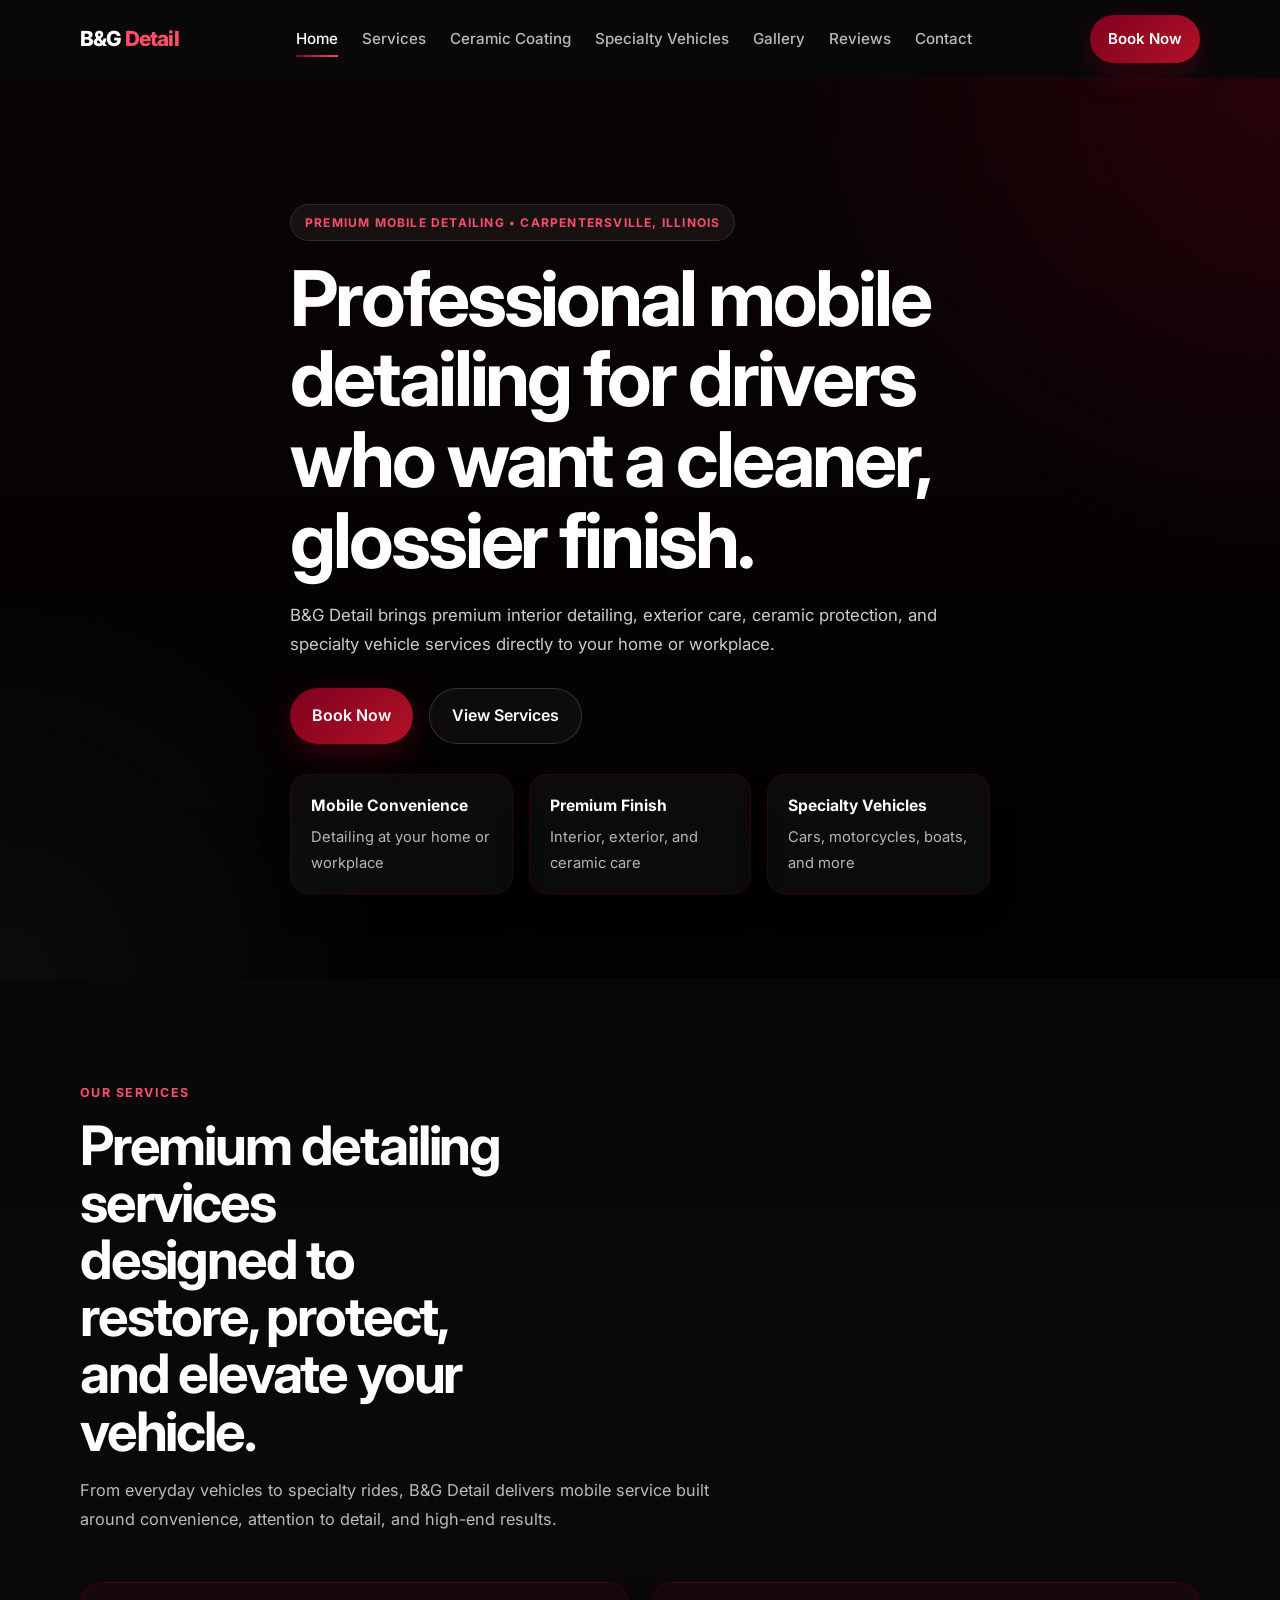
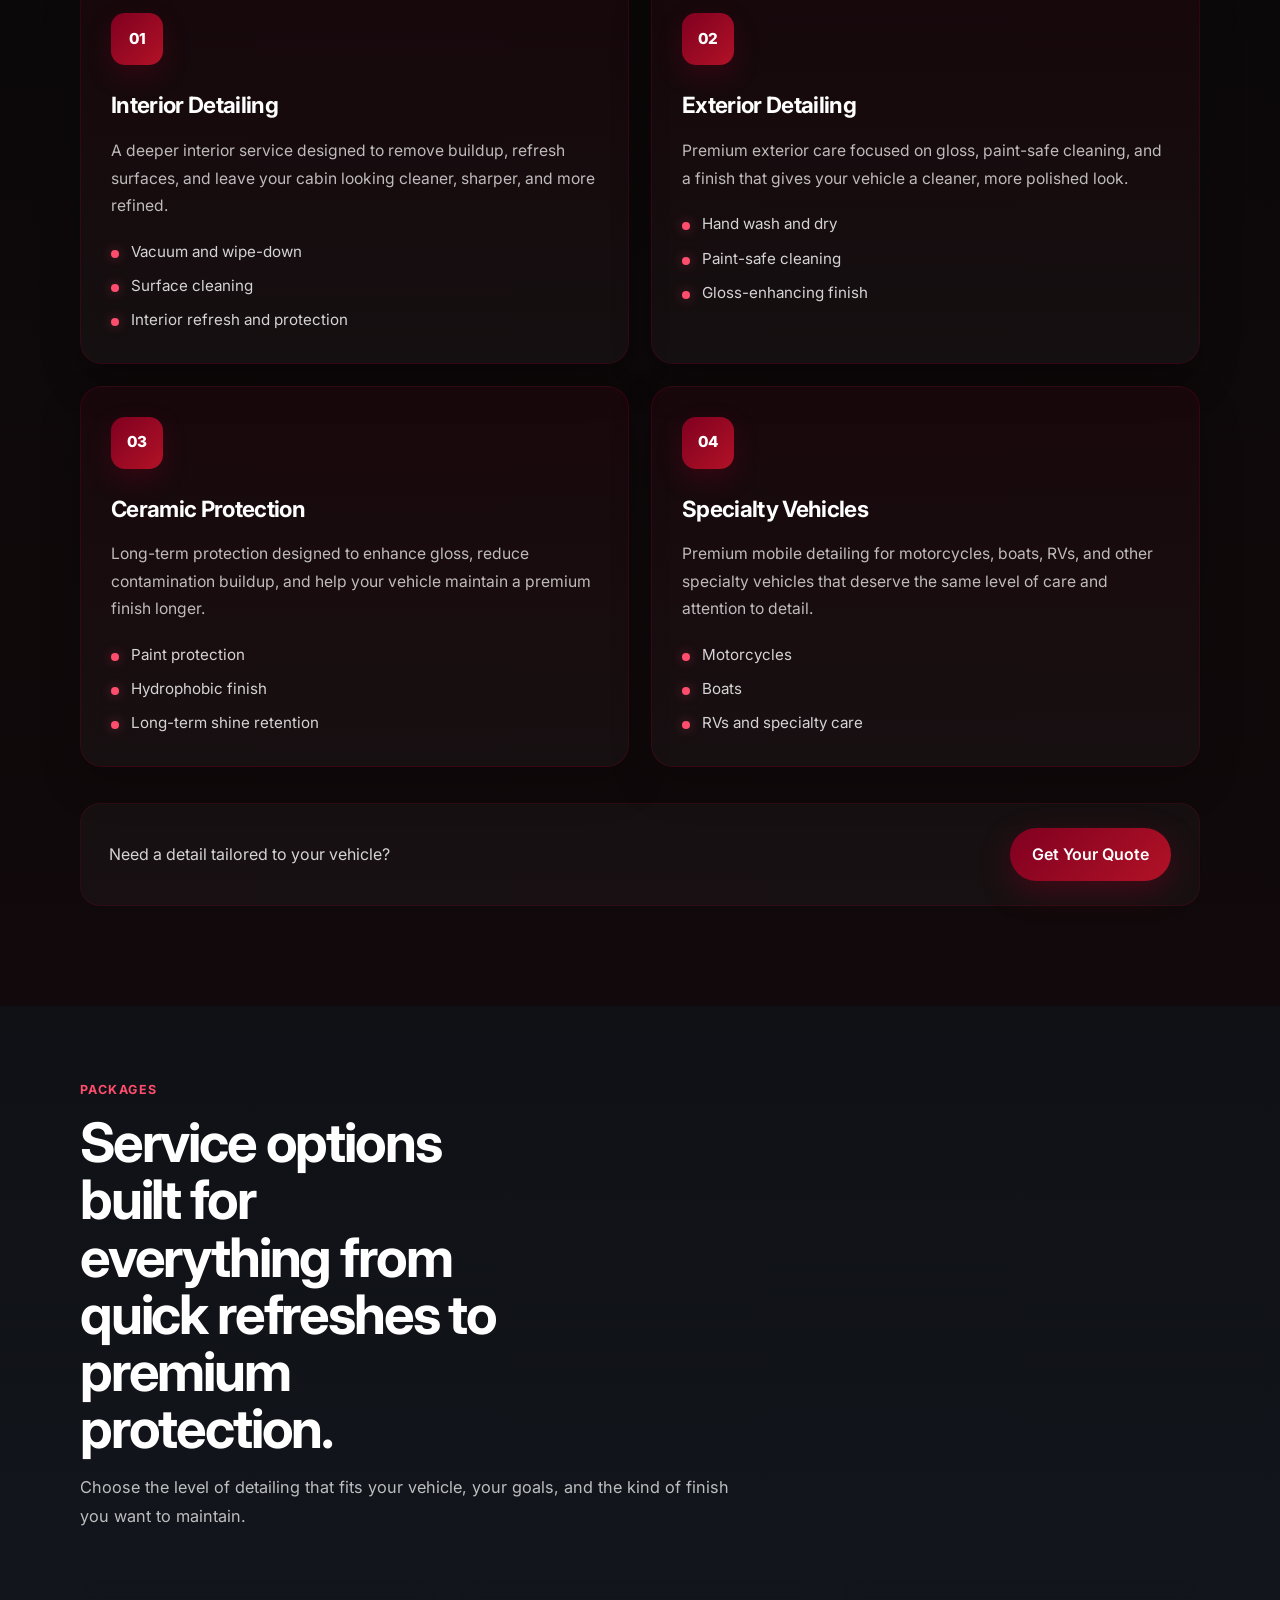
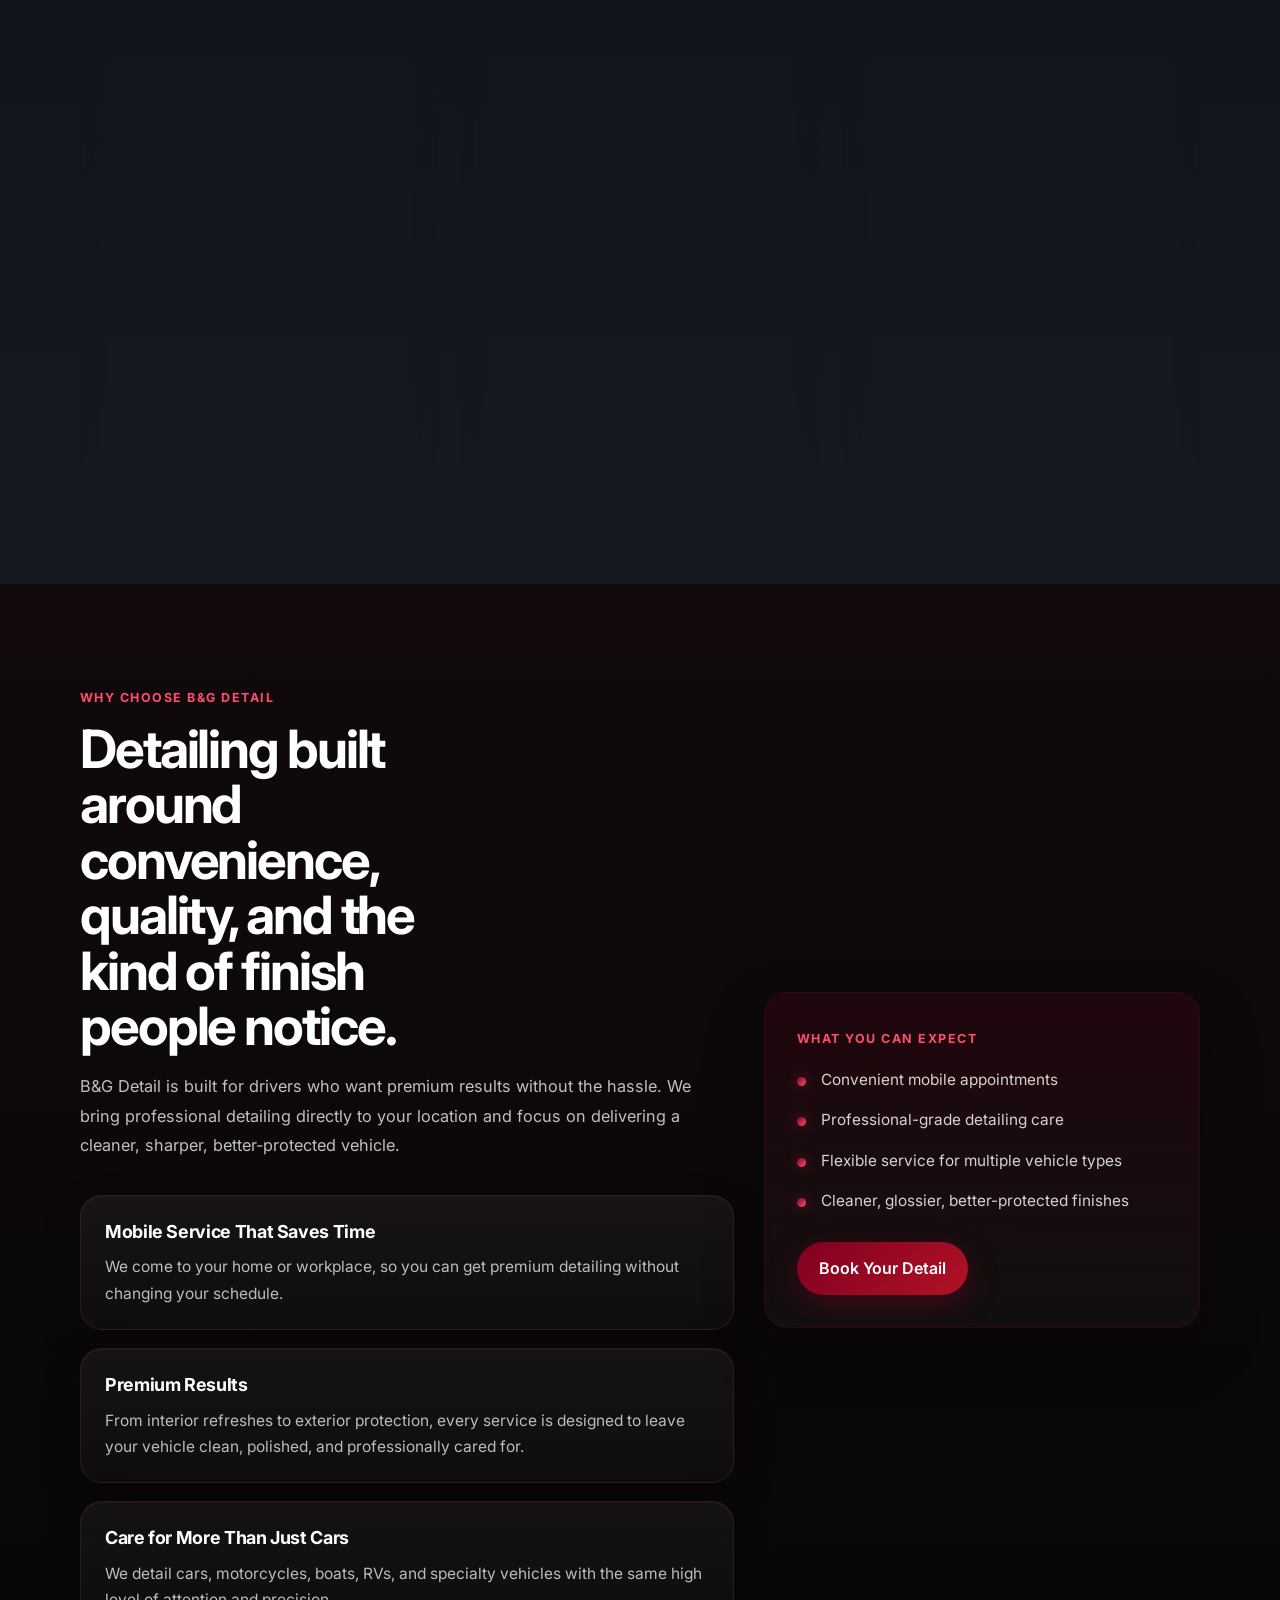
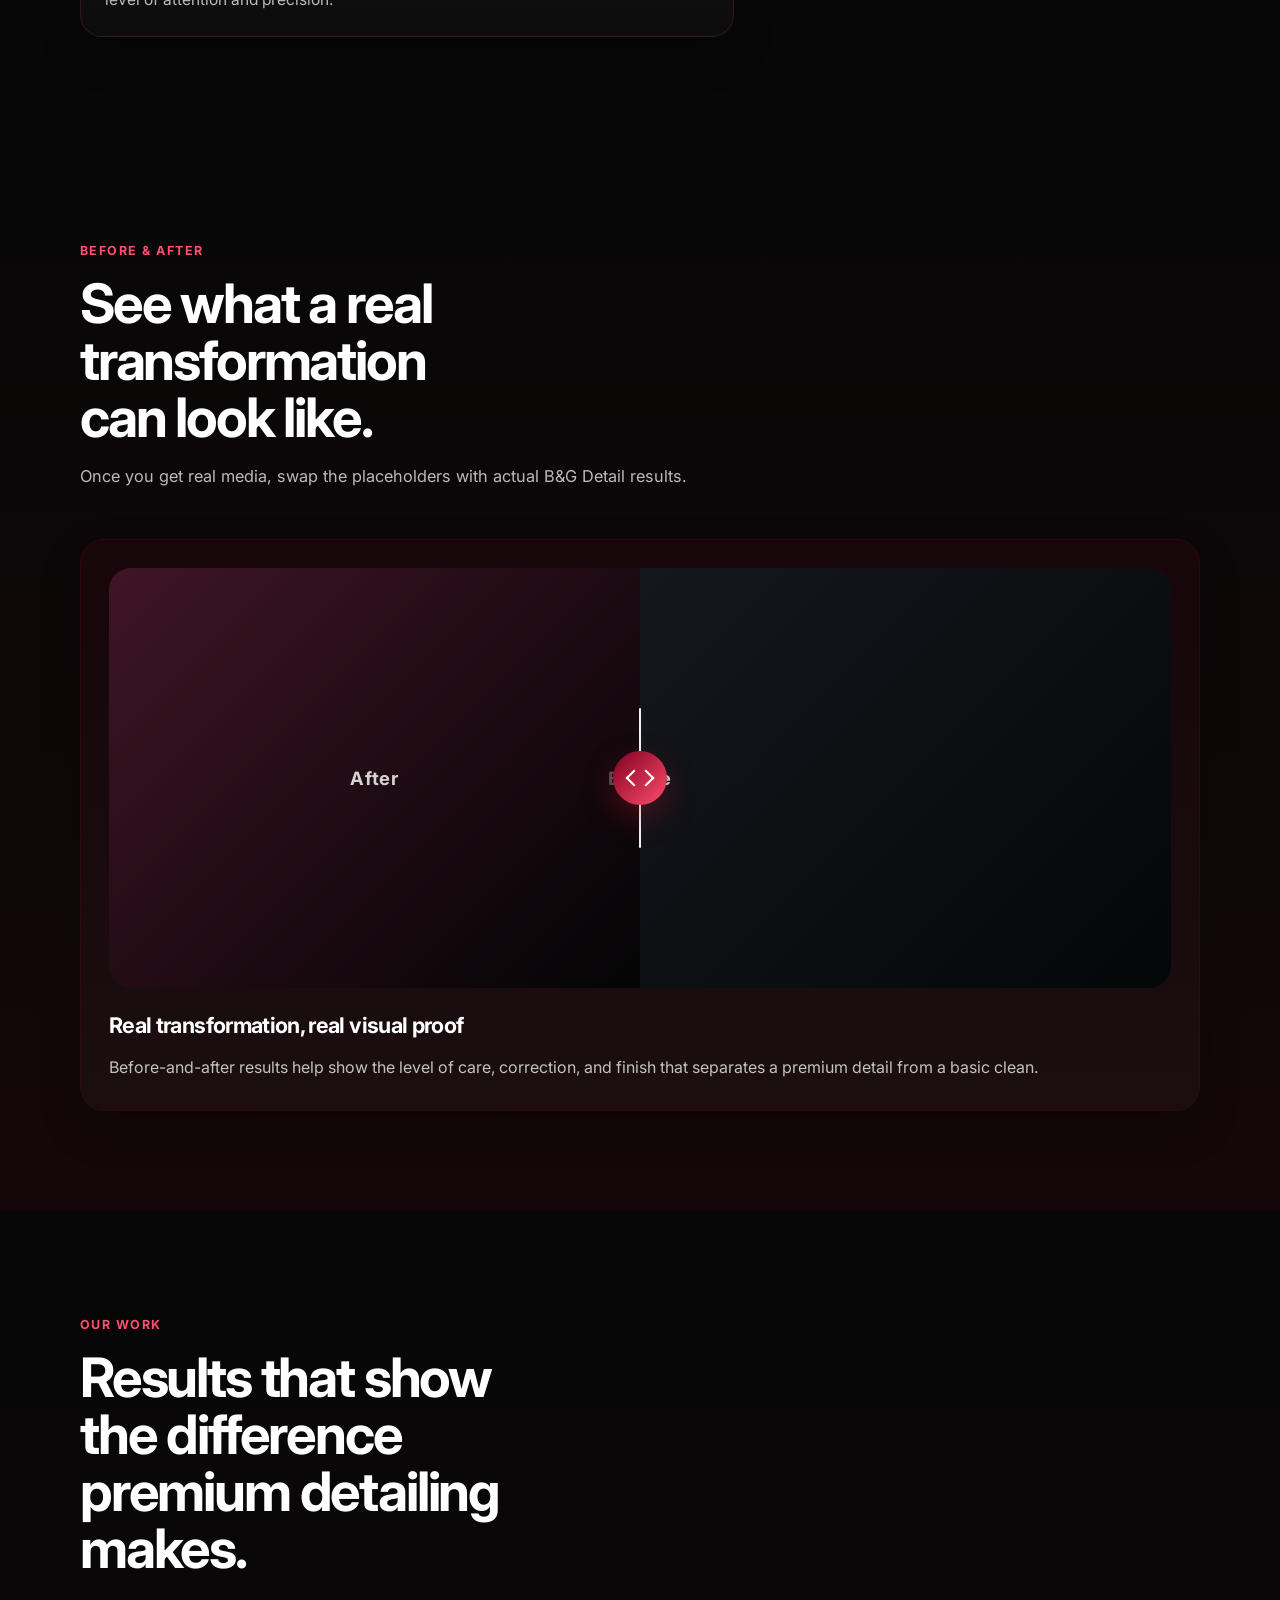
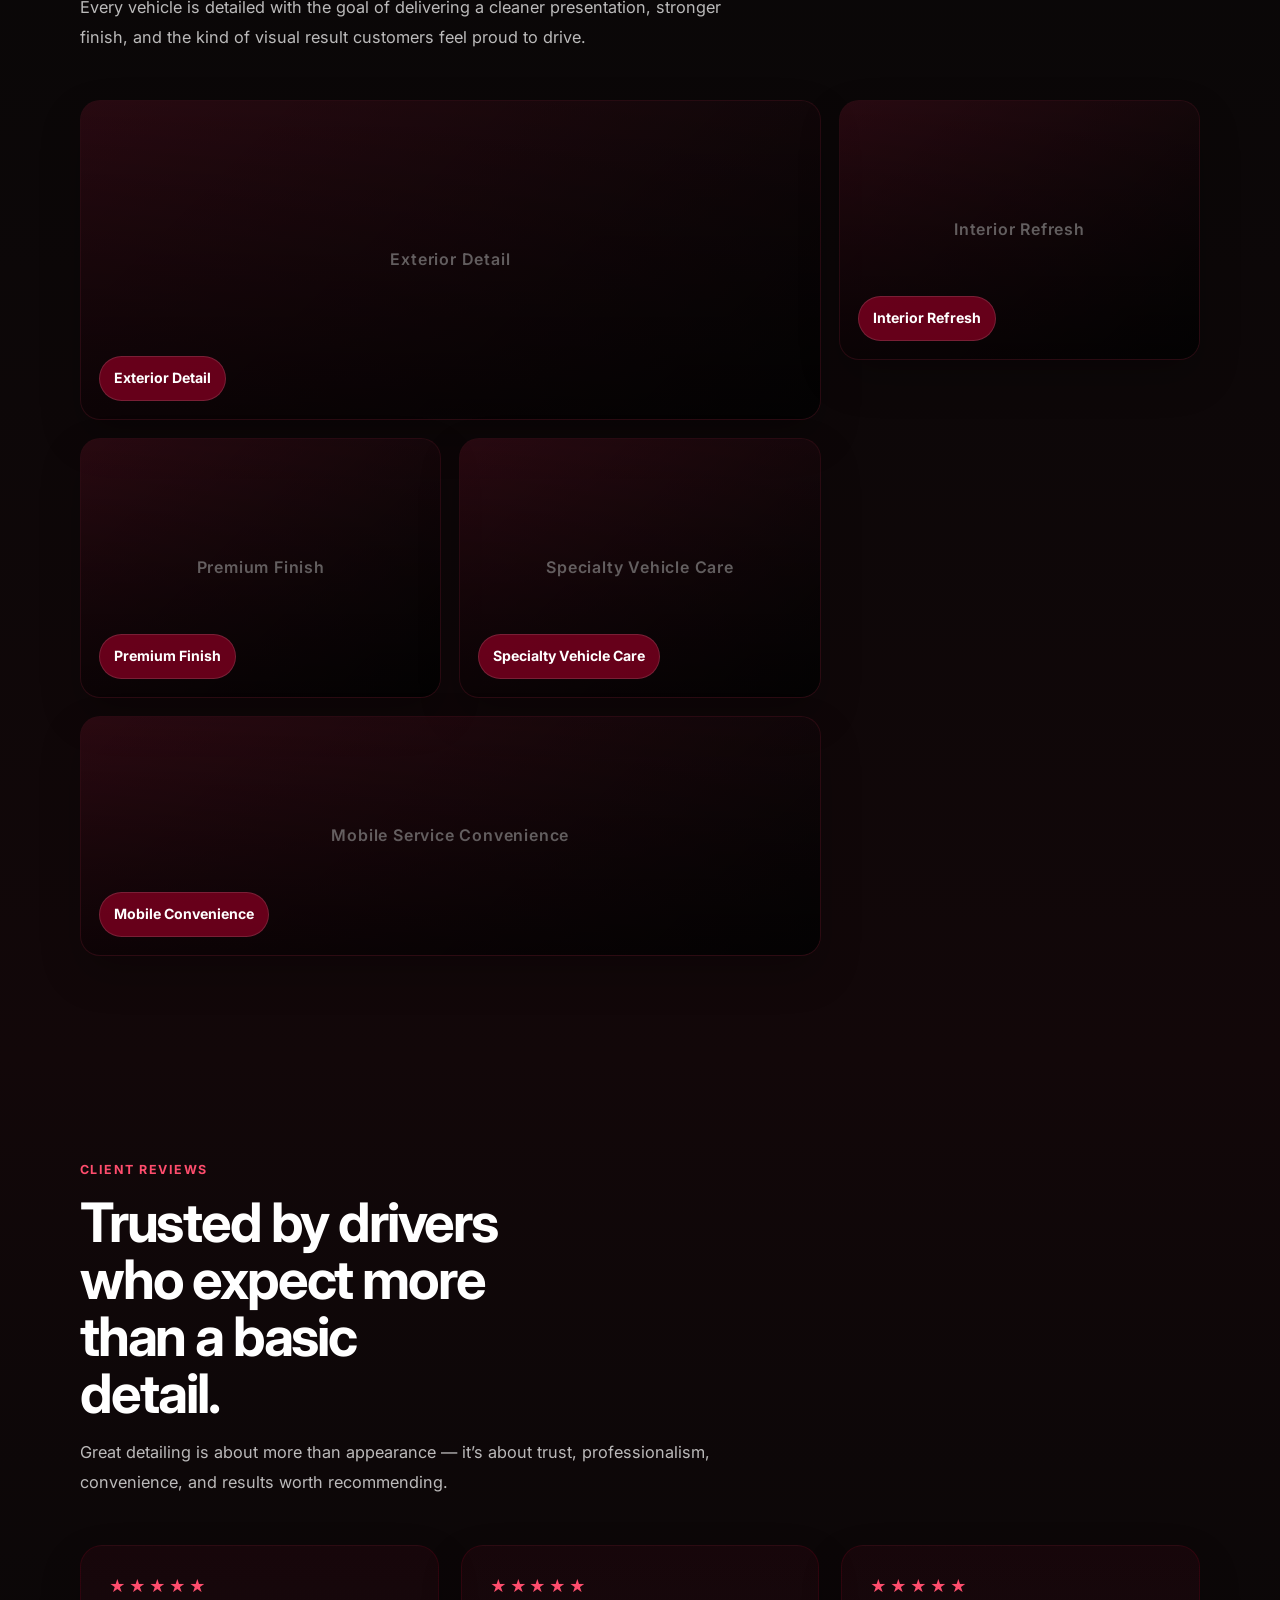
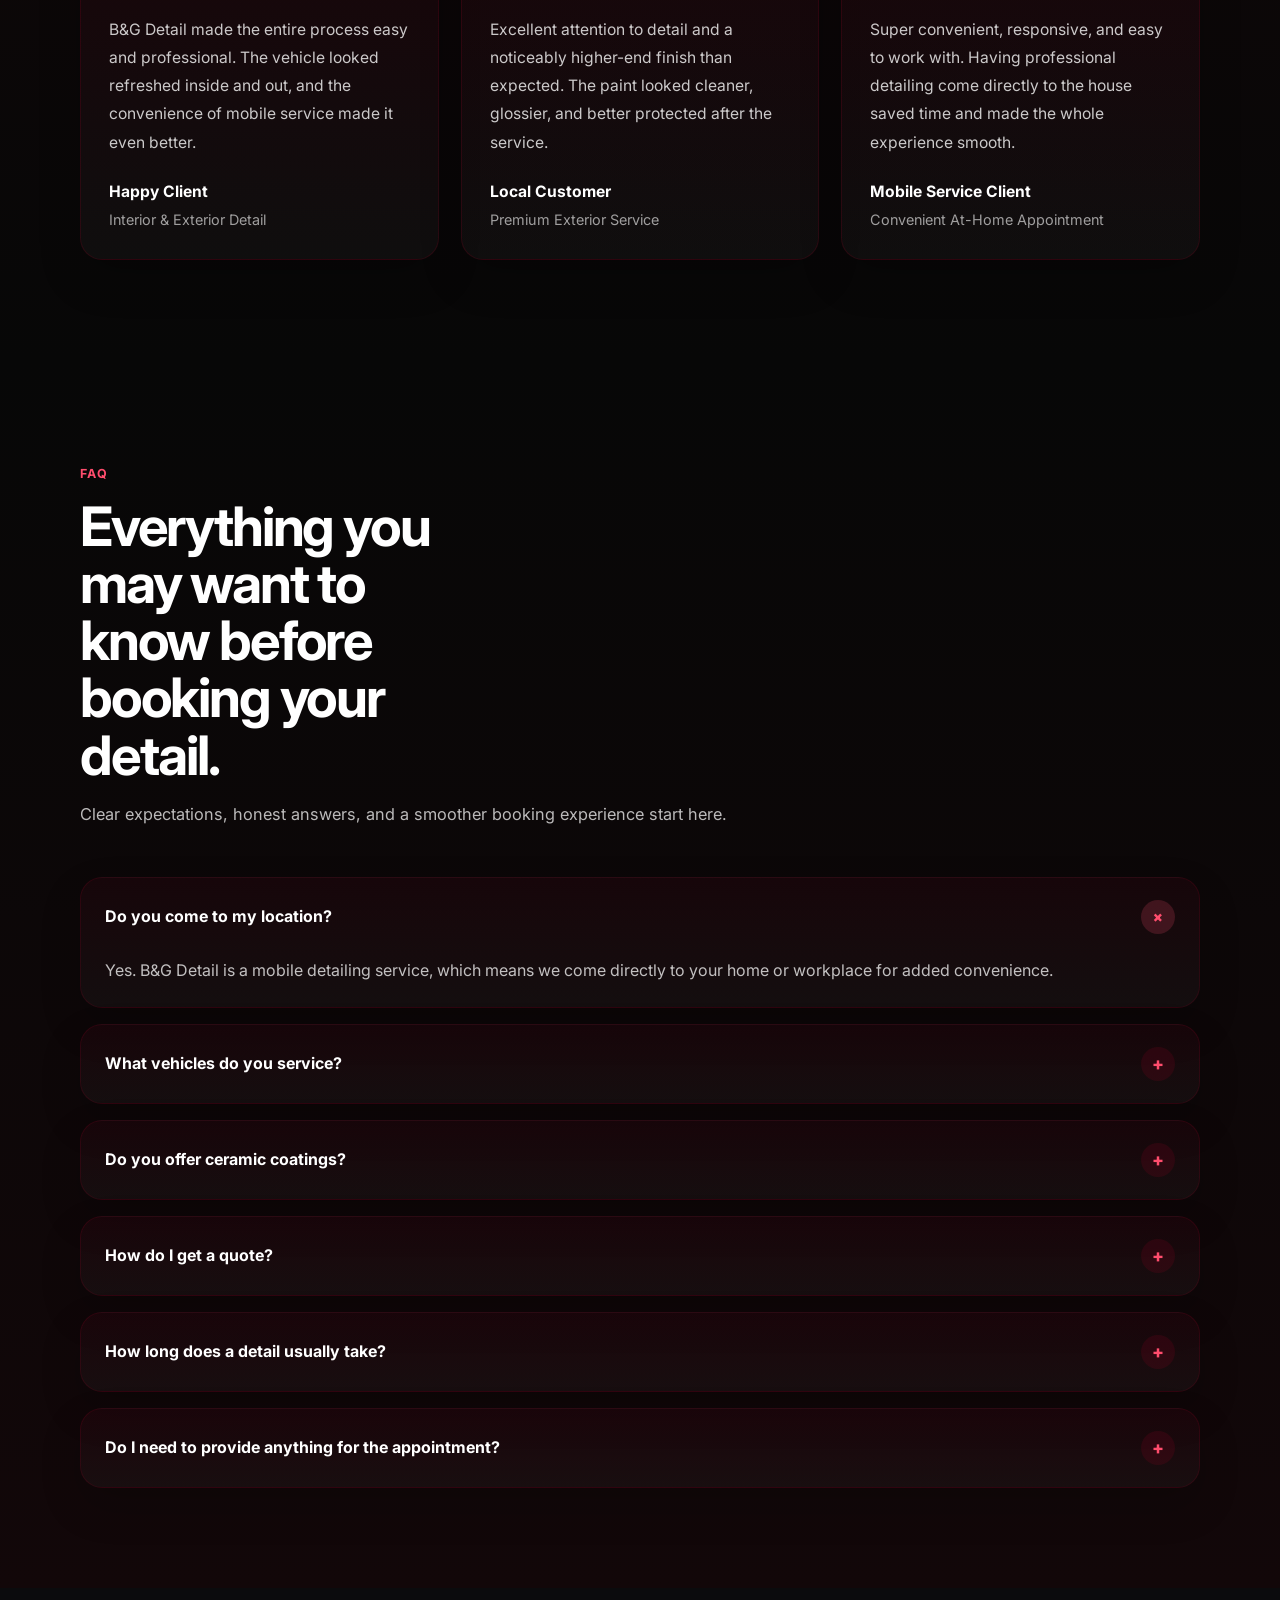
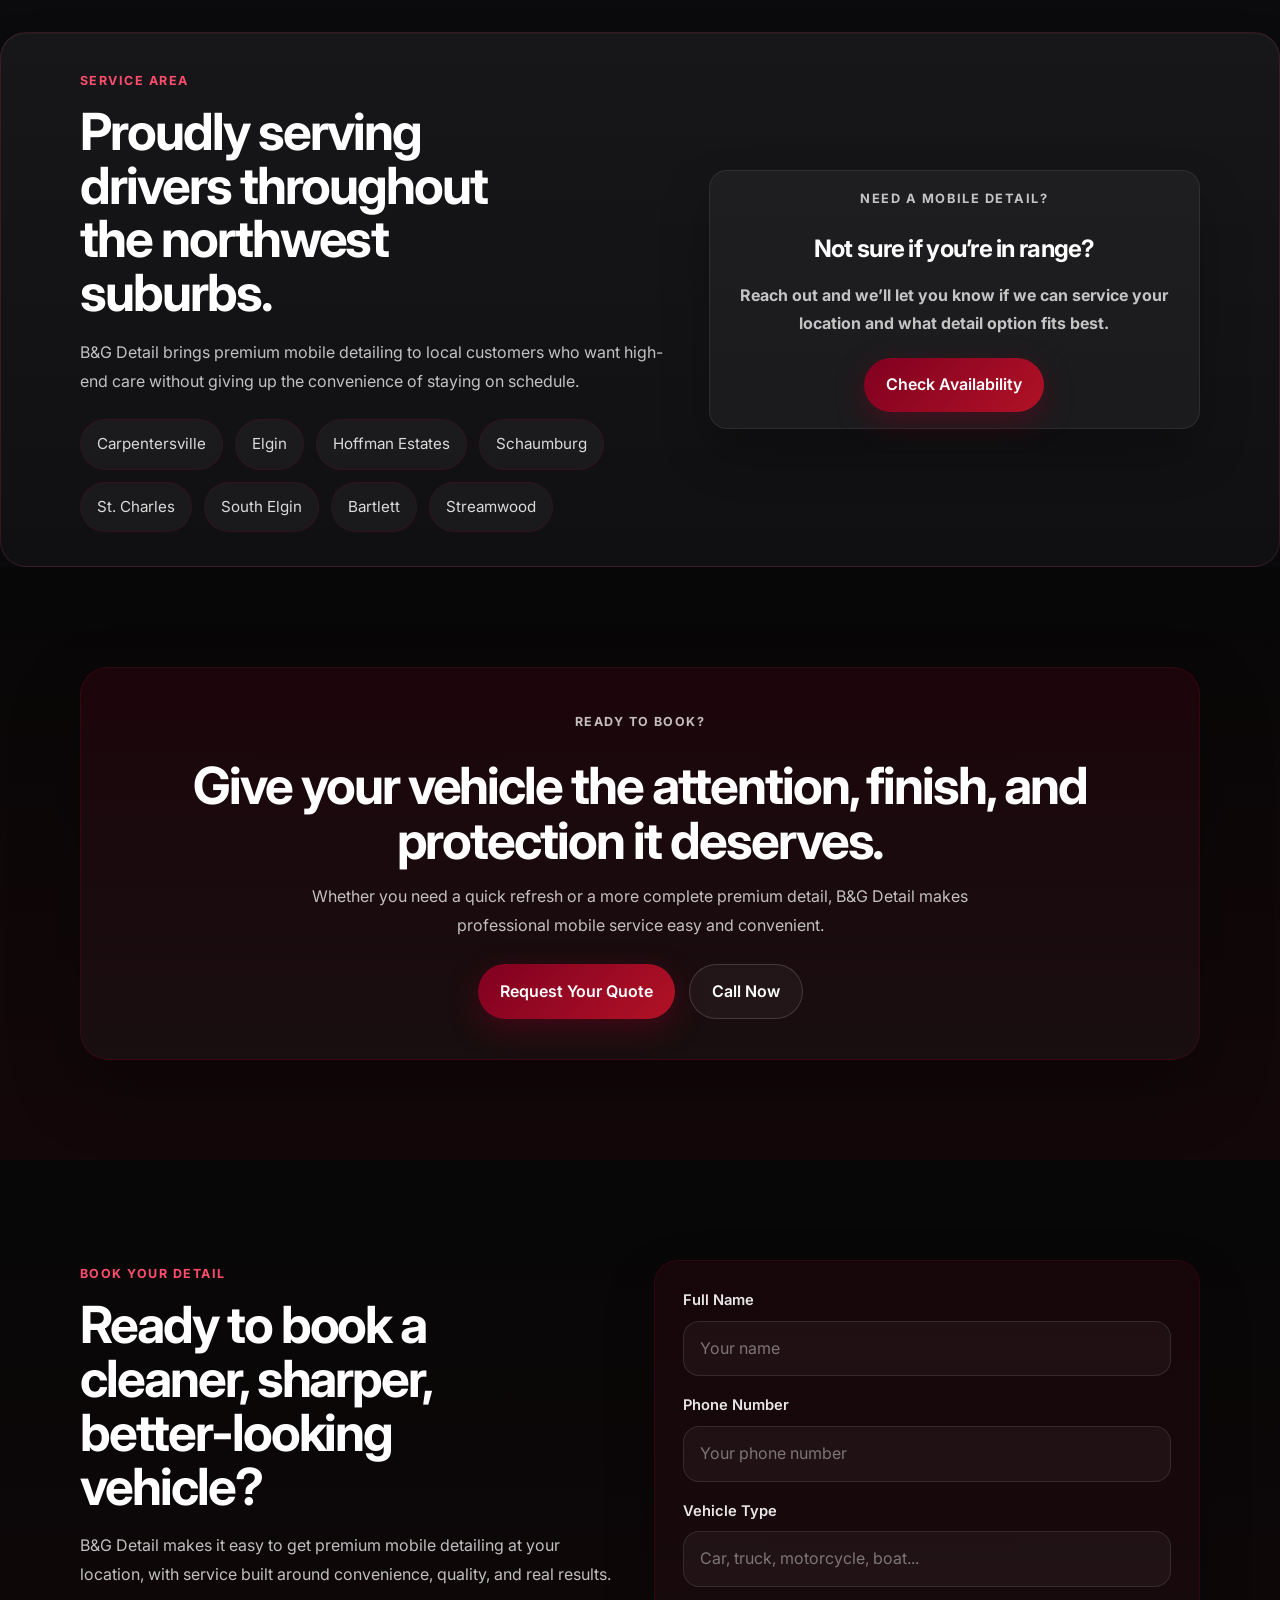
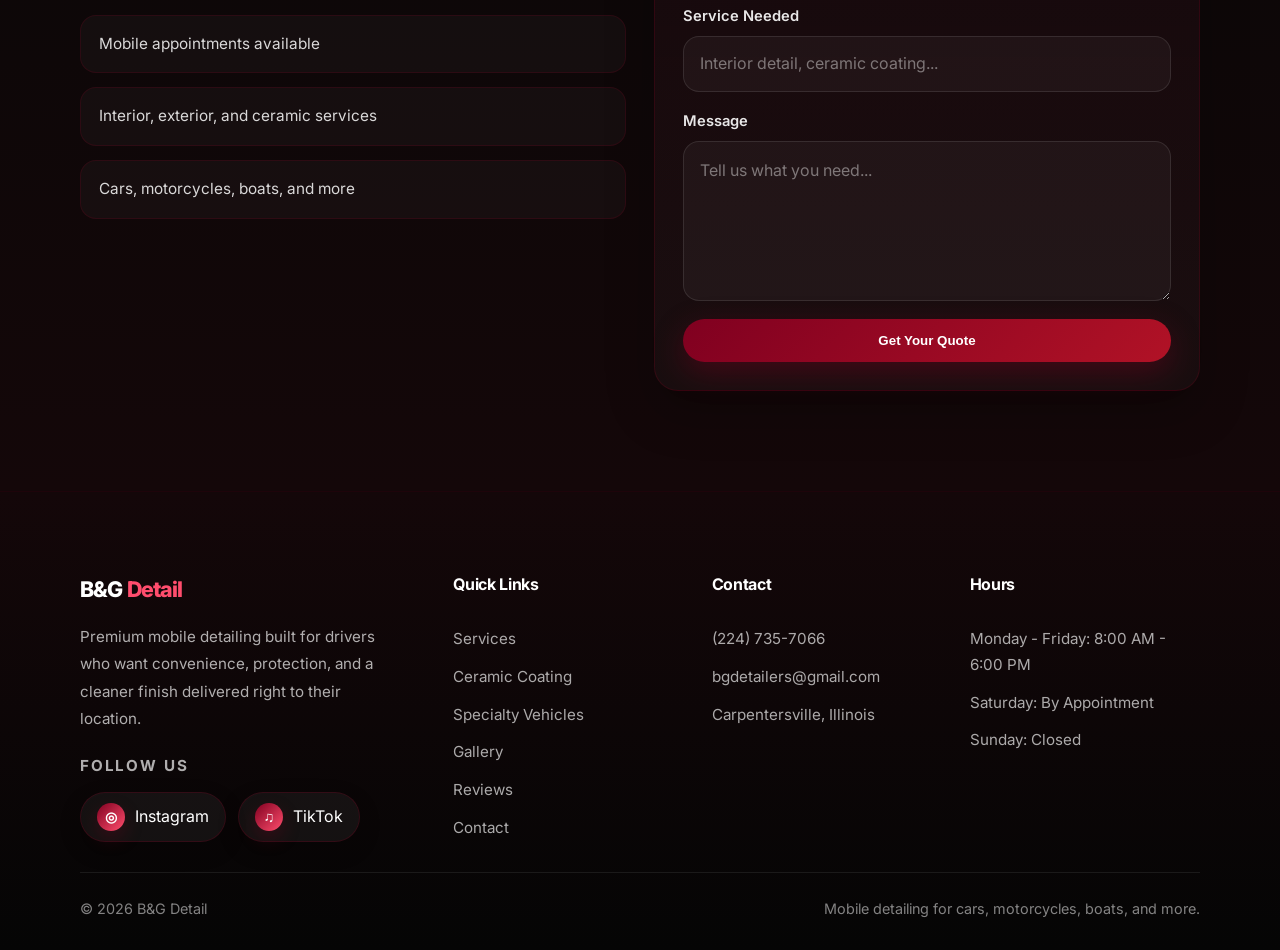
==== index.html @ e889590c "Initial B&G Detail website" ====
<!DOCTYPE html>
<html lang="en">

<head>
    <meta charset="UTF-8">
    <meta name="viewport" content="width=device-width, initial-scale=1.0">
    <title>B&G Detail | Premium Mobile Auto Detailing</title>
    <meta name="description"
        content="B&G Detail provides premium mobile auto detailing, ceramic coating, interior detailing, exterior detailing, and specialty vehicle care.">
    <link href="https://fonts.googleapis.com/css2?family=Inter:wght@400;500;600;700;800&display=swap" rel="stylesheet">
    <link rel="stylesheet" href="style.css">
    <script type="application/ld+json">
{
  "@context": "https://schema.org",
  "@type": "AutoDetailing",
  "name": "B&G Detail",
  "image": "https://yourdomain.com/images/after-car.jpg",
  "telephone": "+1-224-735-7066",
  "email": "bgdetailers@gmail.com",
  "address": {
    "@type": "PostalAddress",
    "addressLocality": "Carpentersville",
    "addressRegion": "IL",
    "addressCountry": "US"
  },
  "areaServed": [
    "Carpentersville",
    "Elgin",
    "Dundee",
    "Hoffman Estates",
    "Schaumburg",
    "Bartlett"
  ],
  "url": "https://yourdomain.com"
}
</script>
</head>

<body>

    <header class="site-header">
        <div class="container nav-wrap">
            <a href="index.html" class="logo">B&amp;G <span>Detail</span></a>

            <button class="menu-toggle" aria-label="Open menu" aria-expanded="false">
                <span></span>
                <span></span>
                <span></span>
            </button>

            <nav class="site-nav">
                <a href="index.html">Home</a>
                <a href="services.html">Services</a>
                <a href="ceramic-coating.html">Ceramic Coating</a>
                <a href="specialty-vehicles.html">Specialty Vehicles</a>
                <a href="gallery.html">Gallery</a>
                <a href="reviews.html">Reviews</a>
                <a href="contact.html">Contact</a>
                <a href="contact.html" class="btn btn-primary mobile-nav-cta">Book Now</a>
            </nav>

            <a href="contact.html" class="btn btn-primary nav-cta">Book Now</a>
        </div>
    </header>

    <main>
        <section class="hero" id="top">
            <div class="hero-overlay"></div>

            <div class="container hero-content">
                <p class="hero-eyebrow">Premium Mobile Detailing • Carpentersville, Illinois</p>

                <h1>Professional mobile detailing for drivers who want a cleaner, glossier finish.</h1>

                <p class="hero-subtext">
                    B&amp;G Detail brings premium interior detailing, exterior care, ceramic protection,
                    and specialty vehicle services directly to your home or workplace.
                </p>

                <div class="hero-buttons">
                    <a href="contact.html" class="btn btn-primary">Book Now</a>
                    <a href="services.html" class="btn btn-secondary">View Services</a>
                </div>

                <div class="trust-bar">
                    <div class="trust-bar-item">
                        <strong>Mobile Convenience</strong>
                        <span>Detailing at your home or workplace</span>
                    </div>
                    <div class="trust-bar-item">
                        <strong>Premium Finish</strong>
                        <span>Interior, exterior, and ceramic care</span>
                    </div>
                    <div class="trust-bar-item">
                        <strong>Specialty Vehicles</strong>
                        <span>Cars, motorcycles, boats, and more</span>
                    </div>
                </div>
            </div>
        </section>

        <section class="services" id="services">
            <div class="container">
                <div class="section-heading">
                    <p class="section-eyebrow">Our Services</p>
                    <h2>Premium detailing services designed to restore, protect, and elevate your vehicle.</h2>
                    <p class="section-subtext">
                        From everyday vehicles to specialty rides, B&amp;G Detail delivers mobile service built around
                        convenience, attention to detail, and high-end results.
                    </p>
                </div>

                <div class="services-grid">
                    <article class="service-card">
                        <div class="service-icon">01</div>
                        <h3>Interior Detailing</h3>
                        <p>
                            A deeper interior service designed to remove buildup, refresh surfaces, and leave your cabin
                            looking cleaner, sharper, and more refined.
                        </p>
                        <ul class="service-list">
                            <li>Vacuum and wipe-down</li>
                            <li>Surface cleaning</li>
                            <li>Interior refresh and protection</li>
                        </ul>
                    </article>

                    <article class="service-card">
                        <div class="service-icon">02</div>
                        <h3>Exterior Detailing</h3>
                        <p>
                            Premium exterior care focused on gloss, paint-safe cleaning, and a finish that gives your
                            vehicle a cleaner, more polished look.
                        </p>
                        <ul class="service-list">
                            <li>Hand wash and dry</li>
                            <li>Paint-safe cleaning</li>
                            <li>Gloss-enhancing finish</li>
                        </ul>
                    </article>

                    <article class="service-card">
                        <div class="service-icon">03</div>
                        <h3>Ceramic Protection</h3>
                        <p>
                            Long-term protection designed to enhance gloss, reduce contamination buildup, and help your
                            vehicle maintain a premium finish longer.
                        </p>
                        <ul class="service-list">
                            <li>Paint protection</li>
                            <li>Hydrophobic finish</li>
                            <li>Long-term shine retention</li>
                        </ul>
                    </article>

                    <article class="service-card">
                        <div class="service-icon">04</div>
                        <h3>Specialty Vehicles</h3>
                        <p>
                            Premium mobile detailing for motorcycles, boats, RVs, and other specialty vehicles that
                            deserve the same level of care and attention to detail.
                        </p>
                        <ul class="service-list">
                            <li>Motorcycles</li>
                            <li>Boats</li>
                            <li>RVs and specialty care</li>
                        </ul>
                    </article>
                </div>

                <div class="services-cta">
                    <p>Need a detail tailored to your vehicle?</p>
                    <a href="contact.html" class="btn btn-primary">Get Your Quote</a>
                </div>
            </div>
        </section>

        <section class="pricing-section" id="pricing">
            <div class="container">
                <div class="section-heading">
                    <p class="section-eyebrow">Packages</p>
                    <h2>Service options built for everything from quick refreshes to premium protection.</h2>
                    <p class="section-subtext">
                        Choose the level of detailing that fits your vehicle, your goals, and the kind of finish you
                        want to maintain.
                    </p>
                </div>

                <div class="pricing-grid">
                    <article class="pricing-card">
                        <p class="pricing-tier">Essential</p>
                        <h3>Quick Refresh</h3>
                        <p class="pricing-copy">
                            A streamlined option for keeping your vehicle cleaner, fresher, and better maintained
                            without committing to a full detail.
                        </p>
                        <ul class="pricing-list">
                            <li>Interior vacuum and wipe-down</li>
                            <li>Exterior wash and dry</li>
                            <li>Surface refresh</li>
                            <li>Mobile convenience</li>
                        </ul>
                        <a href="contact.html" class="btn btn-secondary">Get Pricing</a>
                    </article>

                    <article class="pricing-card featured-pricing">
                        <p class="pricing-tier">Most Popular</p>
                        <h3>Full Detail</h3>
                        <p class="pricing-copy">
                            A complete premium detail focused on restoring cleanliness, improving presentation, and
                            leaving your vehicle noticeably refreshed.
                        </p>
                        <ul class="pricing-list">
                            <li>Interior deep cleaning</li>
                            <li>Exterior wash and finish</li>
                            <li>Trim and surface attention</li>
                            <li>Premium gloss-focused result</li>
                        </ul>
                        <a href="contact.html" class="btn btn-primary">Book This Package</a>
                    </article>

                    <article class="pricing-card">
                        <p class="pricing-tier">Premium</p>
                        <h3>Ceramic Protection</h3>
                        <p class="pricing-copy">
                            A premium protection option for drivers who want longer-lasting shine, easier upkeep, and a
                            more refined finish.
                        </p>
                        <ul class="pricing-list">
                            <li>Paint-safe prep</li>
                            <li>Ceramic protection application</li>
                            <li>Enhanced gloss</li>
                            <li>Longer-lasting finish care</li>
                        </ul>
                        <a href="contact.html" class="btn btn-secondary">Get Pricing</a>
                    </article>
                </div>
            </div>
        </section>

        <section class="why-choose" id="why-choose">
            <div class="container">
                <div class="why-choose-grid">
                    <div class="why-choose-content">
                        <p class="section-eyebrow">Why Choose B&amp;G Detail</p>
                        <h2>Detailing built around convenience, quality, and the kind of finish people notice.</h2>
                        <p class="why-choose-text">
                            B&amp;G Detail is built for drivers who want premium results without the hassle. We bring
                            professional detailing directly to your location and focus on delivering a cleaner, sharper,
                            better-protected vehicle.
                        </p>

                        <div class="why-points">
                            <div class="why-point">
                                <h3>Mobile Service That Saves Time</h3>
                                <p>
                                    We come to your home or workplace, so you can get premium detailing without changing
                                    your schedule.
                                </p>
                            </div>

                            <div class="why-point">
                                <h3>Premium Results</h3>
                                <p>
                                    From interior refreshes to exterior protection, every service is designed to leave
                                    your
                                    vehicle clean, polished, and professionally cared for.
                                </p>
                            </div>

                            <div class="why-point">
                                <h3>Care for More Than Just Cars</h3>
                                <p>
                                    We detail cars, motorcycles, boats, RVs, and specialty vehicles with the same high
                                    level
                                    of attention and precision.
                                </p>
                            </div>
                        </div>
                    </div>

                    <div class="why-choose-card">
                        <div class="why-card-inner">
                            <p class="why-card-label">What You Can Expect</p>
                            <ul class="why-card-list">
                                <li>Convenient mobile appointments</li>
                                <li>Professional-grade detailing care</li>
                                <li>Flexible service for multiple vehicle types</li>
                                <li>Cleaner, glossier, better-protected finishes</li>
                            </ul>

                            <a href="contact.html" class="btn btn-primary">Book Your Detail</a>
                        </div>
                    </div>
                </div>
            </div>
        </section>

        <section class="before-after-slider-section" id="results">
            <div class="container">
                <div class="section-heading">
                    <p class="section-eyebrow">Before &amp; After</p>
                    <h2>See what a real transformation can look like.</h2>
                    <p class="section-subtext">
                        Once you get real media, swap the placeholders with actual B&amp;G Detail results.
                    </p>
                </div>

                <div class="ba-slider-card">
                    <div class="ba-slider" id="ba-slider">
                        <div class="ba-image ba-before">Before</div>
                        <div class="ba-image ba-after" id="ba-after-image">After</div>
                        <input type="range" min="0" max="100" value="50" class="ba-range" id="ba-range">
                        <div class="ba-handle" id="ba-handle"><span></span></div>
                    </div>

                    <div class="ba-copy">
                        <h3>Real transformation, real visual proof</h3>
                        <p>
                            Before-and-after results help show the level of care, correction, and finish that separates
                            a premium detail from a basic clean.
                        </p>
                    </div>
                </div>
            </div>
        </section>

        <section class="gallery" id="gallery">
            <div class="container">
                <div class="section-heading">
                    <p class="section-eyebrow">Our Work</p>
                    <h2>Results that show the difference premium detailing makes.</h2>
                    <p class="section-subtext">
                        Every vehicle is detailed with the goal of delivering a cleaner presentation, stronger finish,
                        and the kind of visual result customers feel proud to drive.
                    </p>
                </div>

                <div class="gallery-grid">
                    <div class="gallery-card large">
                        <div class="gallery-placeholder">Exterior Detail</div>
                        <div class="gallery-overlay">
                            <span>Exterior Detail</span>
                        </div>
                    </div>

                    <div class="gallery-card">
                        <div class="gallery-placeholder">Interior Refresh</div>
                        <div class="gallery-overlay">
                            <span>Interior Refresh</span>
                        </div>
                    </div>

                    <div class="gallery-card">
                        <div class="gallery-placeholder">Premium Finish</div>
                        <div class="gallery-overlay">
                            <span>Premium Finish</span>
                        </div>
                    </div>

                    <div class="gallery-card">
                        <div class="gallery-placeholder">Specialty Vehicle Care</div>
                        <div class="gallery-overlay">
                            <span>Specialty Vehicle Care</span>
                        </div>
                    </div>

                    <div class="gallery-card wide">
                        <div class="gallery-placeholder">Mobile Service Convenience</div>
                        <div class="gallery-overlay">
                            <span>Mobile Convenience</span>
                        </div>
                    </div>
                </div>
            </div>
        </section>

        <section class="testimonials" id="reviews">
            <div class="container">
                <div class="section-heading">
                    <p class="section-eyebrow">Client Reviews</p>
                    <h2>Trusted by drivers who expect more than a basic detail.</h2>
                    <p class="section-subtext">
                        Great detailing is about more than appearance — it’s about trust, professionalism, convenience,
                        and results worth recommending.
                    </p>
                </div>

                <div class="testimonials-grid">
                    <article class="testimonial-card">
                        <div class="stars">★★★★★</div>
                        <p class="testimonial-text">
                            B&amp;G Detail made the entire process easy and professional. The vehicle looked refreshed
                            inside and out,
                            and the convenience of mobile service made it even better.
                        </p>
                        <div class="testimonial-author">
                            <strong>Happy Client</strong>
                            <span>Interior &amp; Exterior Detail</span>
                        </div>
                    </article>

                    <article class="testimonial-card">
                        <div class="stars">★★★★★</div>
                        <p class="testimonial-text">
                            Excellent attention to detail and a noticeably higher-end finish than expected.
                            The paint looked cleaner, glossier, and better protected after the service.
                        </p>
                        <div class="testimonial-author">
                            <strong>Local Customer</strong>
                            <span>Premium Exterior Service</span>
                        </div>
                    </article>

                    <article class="testimonial-card">
                        <div class="stars">★★★★★</div>
                        <p class="testimonial-text">
                            Super convenient, responsive, and easy to work with. Having professional detailing come
                            directly
                            to the house saved time and made the whole experience smooth.
                        </p>
                        <div class="testimonial-author">
                            <strong>Mobile Service Client</strong>
                            <span>Convenient At-Home Appointment</span>
                        </div>
                    </article>
                </div>
            </div>
        </section>

        <section class="faq-section" id="faq">
            <div class="container">
                <div class="section-heading faq-heading">
                    <p class="section-eyebrow">FAQ</p>
                    <h2>Everything you may want to know before booking your detail.</h2>
                    <p class="section-subtext">
                        Clear expectations, honest answers, and a smoother booking experience start here.
                    </p>
                </div>

                <div class="faq-grid">
                    <div class="faq-item active">
                        <button class="faq-question" type="button">
                            <span>Do you come to my location?</span>
                            <span class="faq-icon">+</span>
                        </button>
                        <div class="faq-answer">
                            <p>
                                Yes. B&amp;G Detail is a mobile detailing service, which means we come directly to your
                                home
                                or workplace for added convenience.
                            </p>
                        </div>
                    </div>

                    <div class="faq-item">
                        <button class="faq-question" type="button">
                            <span>What vehicles do you service?</span>
                            <span class="faq-icon">+</span>
                        </button>
                        <div class="faq-answer">
                            <p>
                                We detail cars, motorcycles, boats, RVs, and other specialty vehicles with the same
                                premium level of care and attention to detail.
                            </p>
                        </div>
                    </div>

                    <div class="faq-item">
                        <button class="faq-question" type="button">
                            <span>Do you offer ceramic coatings?</span>
                            <span class="faq-icon">+</span>
                        </button>
                        <div class="faq-answer">
                            <p>
                                Yes. Ceramic protection is available for customers who want longer-lasting shine,
                                easier maintenance, and stronger surface protection.
                            </p>
                        </div>
                    </div>

                    <div class="faq-item">
                        <button class="faq-question" type="button">
                            <span>How do I get a quote?</span>
                            <span class="faq-icon">+</span>
                        </button>
                        <div class="faq-answer">
                            <p>
                                You can request a quote through the contact form on the site or call directly.
                                We’ll help you choose the right service based on your vehicle and goals.
                            </p>
                        </div>
                    </div>

                    <div class="faq-item">
                        <button class="faq-question" type="button">
                            <span>How long does a detail usually take?</span>
                            <span class="faq-icon">+</span>
                        </button>
                        <div class="faq-answer">
                            <p>
                                Timing depends on the vehicle size, condition, and service selected, but we’ll give you
                                a
                                better estimate once we know what type of detail you need.
                            </p>
                        </div>
                    </div>

                    <div class="faq-item">
                        <button class="faq-question" type="button">
                            <span>Do I need to provide anything for the appointment?</span>
                            <span class="faq-icon">+</span>
                        </button>
                        <div class="faq-answer">
                            <p>
                                In most cases we’ll let you know ahead of time if anything is needed. The goal is to
                                make
                                the process smooth, simple, and convenient for you.
                            </p>
                        </div>
                    </div>
                </div>
            </div>
        </section>

        <section class="service-area-section" id="service-area">
            <div class="container">
                <div class="service-area-wrap">
                    <div class="service-area-content">
                        <p class="section-eyebrow">Service Area</p>
                        <h2>Proudly serving drivers throughout the northwest suburbs.</h2>
                        <p class="service-area-text">
                            B&amp;G Detail brings premium mobile detailing to local customers who want high-end care
                            without giving up the convenience of staying on schedule.
                        </p>

                        <div class="service-area-list">
                            <span>Carpentersville</span>
                            <span>Elgin</span>
                            <span>Hoffman Estates</span>
                            <span>Schaumburg</span>
                            <span>St. Charles</span>
                            <span>South Elgin</span>
                            <span>Bartlett</span>
                            <span>Streamwood</span>
                        </div>
                    </div>

                    <div class="service-area-card">
                        <p class="service-area-card-label">Need a mobile detail?</p>
                        <h3>Not sure if you’re in range?</h3>
                        <p>
                            Reach out and we’ll let you know if we can service your location and what detail option fits
                            best.
                        </p>
                        <a href="contact.html" class="btn btn-primary">Check Availability</a>
                    </div>
                </div>
            </div>
        </section>

        <section class="final-cta-section">
            <div class="container">
                <div class="final-cta-card">
                    <p class="section-eyebrow">Ready To Book?</p>
                    <h2>Give your vehicle the attention, finish, and protection it deserves.</h2>
                    <p>
                        Whether you need a quick refresh or a more complete premium detail, B&amp;G Detail makes
                        professional mobile service easy and convenient.
                    </p>

                    <div class="final-cta-actions">
                        <a href="contact.html" class="btn btn-primary">Request Your Quote</a>
                        <a href="tel:2247357066" class="btn btn-secondary">Call Now</a>
                    </div>
                </div>
            </div>
        </section>

        <section class="contact-section" id="contact">
            <div class="container">
                <div class="contact-wrap">
                    <div class="contact-content">
                        <p class="section-eyebrow">Book Your Detail</p>
                        <h2>Ready to book a cleaner, sharper, better-looking vehicle?</h2>
                        <p class="contact-text">
                            B&amp;G Detail makes it easy to get premium mobile detailing at your location, with service
                            built around convenience, quality, and real results.
                        </p>

                        <div class="contact-points">
                            <div class="contact-point">Mobile appointments available</div>
                            <div class="contact-point">Interior, exterior, and ceramic services</div>
                            <div class="contact-point">Cars, motorcycles, boats, and more</div>
                        </div>
                    </div>

                    <div class="contact-card">
                        <form action="https://formspree.io/f/meepzpjq" method="POST" class="contact-form">
                            <div class="form-group">
                                <label for="name">Full Name</label>
                                <input type="text" id="name" name="name" placeholder="Your name" required>
                            </div>

                            <div class="form-group">
                                <label for="phone">Phone Number</label>
                                <input type="tel" id="phone" name="phone" placeholder="Your phone number" required>
                            </div>

                            <div class="form-group">
                                <label for="vehicle">Vehicle Type</label>
                                <input type="text" id="vehicle" name="vehicle"
                                    placeholder="Car, truck, motorcycle, boat..." required>
                            </div>

                            <div class="form-group">
                                <label for="service">Service Needed</label>
                                <input type="text" id="service" name="service"
                                    placeholder="Interior detail, ceramic coating..." required>
                            </div>

                            <div class="form-group">
                                <label for="message">Message</label>
                                <textarea id="message" name="message" rows="5" placeholder="Tell us what you need..."
                                    required></textarea>
                            </div>

                            <button type="submit" class="btn btn-primary">Get Your Quote</button>
                        </form>
                    </div>
                </div>
            </div>
        </section>
    </main>

    <footer class="site-footer">
        <div class="container footer-grid">
            <div class="footer-brand">
                <a href="index.html" class="footer-logo">B&amp;G <span>Detail</span></a>
                <p>
                    Premium mobile detailing built for drivers who want convenience, protection,
                    and a cleaner finish delivered right to their location.
                </p>

                <div class="footer-social-block">
                    <p class="footer-social-label">Follow Us</p>
                    <div class="footer-socials">
                        <a href="https://www.instagram.com/b.gdetailers/" target="_blank" rel="noopener noreferrer"
                            class="social-pill">
                            <span class="social-icon">◎</span>
                            <span>Instagram</span>
                        </a>
                        <a href="https://www.tiktok.com/@b.gdetailers" target="_blank" rel="noopener noreferrer"
                            class="social-pill">
                            <span class="social-icon">♫</span>
                            <span>TikTok</span>
                        </a>
                    </div>
                </div>
            </div>

            <div class="footer-column">
                <h3>Quick Links</h3>
                <a href="services.html">Services</a>
                <a href="ceramic-coating.html">Ceramic Coating</a>
                <a href="specialty-vehicles.html">Specialty Vehicles</a>
                <a href="gallery.html">Gallery</a>
                <a href="reviews.html">Reviews</a>
                <a href="contact.html">Contact</a>
            </div>

            <div class="footer-column">
                <h3>Contact</h3>
                <a href="tel:2247357066">(224) 735-7066</a>
                <a href="mailto:bgdetailers@gmail.com">bgdetailers@gmail.com</a>
                <p>Carpentersville, Illinois</p>
            </div>

            <div class="footer-column">
                <h3>Hours</h3>
                <p>Monday - Friday: 8:00 AM - 6:00 PM</p>
                <p>Saturday: By Appointment</p>
                <p>Sunday: Closed</p>
            </div>
        </div>

        <div class="container footer-bottom">
            <p>© <span class="footer-year"></span> B&amp;G Detail</p>
            <p>Mobile detailing for cars, motorcycles, boats, and more.</p>
        </div>
    </footer>

    <div class="mobile-sticky-cta">
        <a href="tel:2247357066" class="mobile-call-btn">Call Now</a>
        <a href="contact.html" class="mobile-quote-btn">Get Quote</a>
    </div>

    <script src="script.js"></script>
</body>

</html>
---- style.css ----
/* =========================
   RESET
========================= */
* {
    margin: 0;
    padding: 0;
    box-sizing: border-box;
}

html {
    scroll-behavior: smooth;
}

body {
    font-family: "Inter", sans-serif;
    background: #0b0b0d;
    color: #ffffff;
    line-height: 1.6;
    overflow-x: hidden;
}

img {
    max-width: 100%;
    display: block;
}

a {
    text-decoration: none;
    color: inherit;
}

ul {
    list-style: none;
}

/* =========================
   GLOBAL
========================= */
.container {
    width: min(92%, 1120px);
    margin: 0 auto;
}

.section-eyebrow {
    display: inline-block;
    margin-bottom: 14px;
    color: #ff4d6d;
    font-size: 0.78rem;
    font-weight: 700;
    letter-spacing: 0.12em;
    text-transform: uppercase;
}

.section-heading {
    max-width: 760px;
    margin-bottom: 48px;
}

.section-heading h2 {
    font-size: clamp(2rem, 5vw, 3.4rem);
    line-height: 1.05;
    margin-bottom: 16px;
    letter-spacing: -0.04em;
    color: #ffffff;
    max-width: 12ch;
}

.section-subtext {
    font-size: 1.02rem;
    line-height: 1.8;
    color: rgba(255, 255, 255, 0.72);
    max-width: 680px;
}

/* =========================
   BUTTONS
========================= */
.btn {
    display: inline-flex;
    align-items: center;
    justify-content: center;
    padding: 14px 22px;
    border-radius: 999px;
    font-weight: 600;
    transition: 0.25s ease;
    border: none;
    cursor: pointer;
}

.btn-primary {
    background: linear-gradient(135deg, #800020, #b11226);
    color: #ffffff;
    box-shadow: 0 10px 30px rgba(128, 0, 32, 0.4);
}

.btn-primary:hover {
    transform: translateY(-2px);
    box-shadow: 0 15px 40px rgba(177, 18, 38, 0.5);
}

.btn-secondary {
    border: 1px solid rgba(255, 255, 255, 0.15);
    color: #ffffff;
    background: rgba(255, 255, 255, 0.04);
}

.btn-secondary:hover {
    background: rgba(255, 255, 255, 0.08);
    transform: translateY(-2px);
}

/* =========================
   NAVBAR
========================= */
.site-header {
    position: sticky;
    top: 0;
    z-index: 1000;
    width: 100%;
    background: rgba(8, 8, 8, 0.72);
    backdrop-filter: blur(14px);
    -webkit-backdrop-filter: blur(14px);
    border-bottom: 1px solid rgba(128, 0, 32, 0.18);
    transition: box-shadow 0.25s ease, background 0.25s ease;
}

.site-header.scrolled {
    box-shadow: 0 14px 30px rgba(0, 0, 0, 0.28);
    background: rgba(8, 8, 8, 0.88);
}

.nav-wrap {
    min-height: 78px;
    display: flex;
    align-items: center;
    justify-content: space-between;
    gap: 20px;
}

.logo {
    font-size: 1.3rem;
    font-weight: 800;
    letter-spacing: -0.04em;
    color: #ffffff;
    white-space: nowrap;
}

.logo span {
    color: #ff4d6d;
}

.site-nav {
    display: flex;
    align-items: center;
    gap: 24px;
}

.site-nav a {
    color: rgba(255, 255, 255, 0.72);
    font-size: 0.95rem;
    font-weight: 500;
    transition: color 0.25s ease;
    position: relative;
}

.site-nav a:hover,
.site-nav a.active {
    color: #ffffff;
}

.site-nav a::after {
    content: "";
    position: absolute;
    left: 0;
    bottom: -6px;
    width: 0;
    height: 2px;
    background: linear-gradient(135deg, #800020, #ff4d6d);
    transition: width 0.25s ease;
}

.site-nav a:hover::after,
.site-nav a.active::after {
    width: 100%;
}

.nav-cta {
    padding: 12px 18px;
    font-size: 0.94rem;
}

.menu-toggle {
    display: none;
    width: 48px;
    height: 48px;
    border-radius: 14px;
    border: 1px solid rgba(128, 0, 32, 0.24);
    background: rgba(255, 255, 255, 0.04);
    cursor: pointer;
    padding: 0;
    align-items: center;
    justify-content: center;
    flex-direction: column;
    gap: 5px;
    transition: background 0.25s ease, border-color 0.25s ease, transform 0.25s ease;
}

.menu-toggle:hover {
    background: rgba(128, 0, 32, 0.16);
    border-color: rgba(255, 77, 109, 0.45);
}

.menu-toggle span {
    width: 20px;
    height: 2px;
    background: #ffffff;
    border-radius: 999px;
    transition: transform 0.25s ease, opacity 0.25s ease;
}

.mobile-nav-cta {
    display: none;
}

/* =========================
   HERO
========================= */
.hero {
    position: relative;
    min-height: 100vh;
    display: flex;
    align-items: center;
    padding: 120px 0 80px;
    background:
        linear-gradient(rgba(10, 0, 0, 0.75), rgba(0, 0, 0, 0.85)),
        url("assets/hero-car.jpg") center/cover no-repeat;
    overflow: hidden;
}

.hero-overlay {
    position: absolute;
    inset: 0;
    background:
        radial-gradient(circle at top right, rgba(128, 0, 32, 0.25), transparent 30%),
        radial-gradient(circle at bottom left, rgba(255, 255, 255, 0.04), transparent 25%);
    pointer-events: none;
}

.hero-content {
    position: relative;
    z-index: 2;
    max-width: 700px;
}

.hero-eyebrow {
    display: inline-block;
    margin-bottom: 18px;
    padding: 8px 14px;
    border-radius: 999px;
    background: rgba(255, 255, 255, 0.06);
    border: 1px solid rgba(255, 255, 255, 0.1);
    font-size: 0.75rem;
    font-weight: 700;
    letter-spacing: 0.1em;
    text-transform: uppercase;
    color: #ff4d6d;
}

.hero h1 {
    font-size: clamp(2.5rem, 6vw, 5rem);
    line-height: 1.05;
    margin-bottom: 20px;
    letter-spacing: -0.04em;
}

.hero-subtext {
    font-size: 1.05rem;
    line-height: 1.7;
    color: rgba(255, 255, 255, 0.8);
    margin-bottom: 30px;
}

.hero-buttons {
    display: flex;
    gap: 16px;
    margin-bottom: 30px;
    flex-wrap: wrap;
}

.trust-bar {
    display: grid;
    grid-template-columns: repeat(3, 1fr);
    gap: 16px;
}

.trust-bar-item {
    padding: 18px 20px;
    border-radius: 18px;
    background: rgba(255, 255, 255, 0.04);
    border: 1px solid rgba(128, 0, 32, 0.22);
    box-shadow: 0 14px 30px rgba(0, 0, 0, 0.18);
}

.trust-bar-item strong {
    display: block;
    font-size: 0.98rem;
    margin-bottom: 6px;
}

.trust-bar-item span {
    color: rgba(255, 255, 255, 0.7);
    font-size: 0.92rem;
}

/* =========================
   PAGE HERO
========================= */
.page-hero {
    padding: 140px 0 80px;
    background: linear-gradient(180deg, #0b0b0d 0%, #140709 100%);
}

.page-hero h1 {
    font-size: clamp(2.4rem, 5vw, 4.5rem);
    line-height: 1.02;
    letter-spacing: -0.04em;
    margin-bottom: 18px;
    max-width: 12ch;
}

.page-hero-text {
    max-width: 680px;
    color: rgba(255, 255, 255, 0.74);
    line-height: 1.8;
    font-size: 1.02rem;
}

/* =========================
   SERVICES
========================= */
.services,
.services-page {
    padding: 100px 0;
    background: linear-gradient(180deg, #080808 0%, #11090b 100%);
}

.services-grid {
    display: grid;
    grid-template-columns: repeat(2, 1fr);
    gap: 22px;
}

.service-card {
    padding: 30px;
    border-radius: 22px;
    background: linear-gradient(180deg, rgba(128, 0, 32, 0.1), rgba(255, 255, 255, 0.03));
    border: 1px solid rgba(128, 0, 32, 0.28);
    box-shadow: 0 18px 40px rgba(0, 0, 0, 0.22);
}

.service-icon {
    width: 52px;
    height: 52px;
    display: inline-flex;
    align-items: center;
    justify-content: center;
    margin-bottom: 22px;
    border-radius: 14px;
    background: linear-gradient(135deg, #800020, #b11226);
    color: #ffffff;
    font-weight: 800;
    font-size: 0.95rem;
    box-shadow: 0 10px 24px rgba(128, 0, 32, 0.28);
}

.service-card h3 {
    font-size: 1.4rem;
    margin-bottom: 14px;
    letter-spacing: -0.03em;
    color: #ffffff;
}

.service-card p {
    font-size: 0.98rem;
    line-height: 1.75;
    color: rgba(255, 255, 255, 0.72);
    margin-bottom: 20px;
}

.service-list {
    display: grid;
    gap: 10px;
}

.service-list li {
    position: relative;
    padding-left: 20px;
    color: rgba(255, 255, 255, 0.82);
    font-size: 0.95rem;
}

.service-list li::before {
    content: "";
    position: absolute;
    left: 0;
    top: 10px;
    width: 8px;
    height: 8px;
    border-radius: 999px;
    background: #ff4d6d;
    box-shadow: 0 0 12px rgba(255, 77, 109, 0.4);
}

.services-cta {
    margin-top: 36px;
    padding: 24px 28px;
    border-radius: 20px;
    background: rgba(255, 255, 255, 0.03);
    border: 1px solid rgba(128, 0, 32, 0.22);
    display: flex;
    align-items: center;
    justify-content: space-between;
    gap: 20px;
}

.services-cta p {
    font-size: 1rem;
    color: rgba(255, 255, 255, 0.82);
}

/* =========================
   PRICING
========================= */
.pricing-section {
    padding: 100px 0;
    background: linear-gradient(180deg, #11090b 0%, #070707 100%);
}

.pricing-grid {
    display: grid;
    grid-template-columns: repeat(3, 1fr);
    gap: 22px;
}

.pricing-card {
    padding: 30px;
    border-radius: 24px;
    background: linear-gradient(180deg, rgba(128, 0, 32, 0.1), rgba(255, 255, 255, 0.03));
    border: 1px solid rgba(128, 0, 32, 0.22);
    box-shadow: 0 18px 40px rgba(0, 0, 0, 0.22);
}

.featured-pricing {
    border-color: rgba(255, 77, 109, 0.48);
    transform: translateY(-6px);
    box-shadow: 0 26px 52px rgba(128, 0, 32, 0.2);
}

.pricing-tier {
    display: inline-block;
    margin-bottom: 12px;
    color: #ff4d6d;
    font-size: 0.8rem;
    font-weight: 700;
    letter-spacing: 0.12em;
    text-transform: uppercase;
}

.pricing-card h3 {
    font-size: 1.5rem;
    margin-bottom: 12px;
    letter-spacing: -0.03em;
}

.pricing-copy {
    color: rgba(255, 255, 255, 0.72);
    line-height: 1.8;
    margin-bottom: 20px;
}

.pricing-list {
    display: grid;
    gap: 12px;
    margin-bottom: 24px;
}

.pricing-list li {
    position: relative;
    padding-left: 22px;
    color: rgba(255, 255, 255, 0.82);
}

.pricing-list li::before {
    content: "";
    position: absolute;
    left: 0;
    top: 10px;
    width: 8px;
    height: 8px;
    border-radius: 999px;
    background: #ff4d6d;
}

/* =========================
   WHY CHOOSE
========================= */
.why-choose {
    padding: 100px 0;
    background: linear-gradient(180deg, #11090b 0%, #070707 100%);
}

.why-choose-grid {
    display: grid;
    grid-template-columns: 1.2fr 0.8fr;
    gap: 30px;
    align-items: center;
}

.why-choose-content h2 {
    font-size: clamp(2rem, 5vw, 3.3rem);
    line-height: 1.05;
    letter-spacing: -0.04em;
    color: #ffffff;
    max-width: 12ch;
    margin-bottom: 18px;
}

.why-choose-text {
    max-width: 620px;
    font-size: 1.02rem;
    line-height: 1.8;
    color: rgba(255, 255, 255, 0.74);
    margin-bottom: 34px;
}

.why-points {
    display: grid;
    gap: 18px;
}

.why-point {
    padding: 22px 24px;
    border-radius: 18px;
    background: rgba(255, 255, 255, 0.03);
    border: 1px solid rgba(128, 0, 32, 0.18);
}

.why-point h3 {
    font-size: 1.12rem;
    color: #ffffff;
    margin-bottom: 8px;
    letter-spacing: -0.02em;
}

.why-point p {
    color: rgba(255, 255, 255, 0.72);
    line-height: 1.7;
    font-size: 0.97rem;
}

.why-choose-card {
    border-radius: 24px;
    background: linear-gradient(180deg, rgba(128, 0, 32, 0.16), rgba(255, 255, 255, 0.03));
    border: 1px solid rgba(128, 0, 32, 0.28);
    box-shadow: 0 24px 60px rgba(0, 0, 0, 0.28);
}

.why-card-inner {
    padding: 32px;
}

.why-card-label {
    display: inline-block;
    margin-bottom: 18px;
    color: #ff4d6d;
    font-size: 0.78rem;
    font-weight: 700;
    letter-spacing: 0.12em;
    text-transform: uppercase;
}

.why-card-list {
    display: grid;
    gap: 14px;
    margin-bottom: 28px;
}

.why-card-list li {
    position: relative;
    padding-left: 24px;
    font-size: 0.96rem;
    color: rgba(255, 255, 255, 0.82);
    line-height: 1.7;
}

.why-card-list li::before {
    content: "";
    position: absolute;
    left: 0;
    top: 10px;
    width: 9px;
    height: 9px;
    border-radius: 999px;
    background: linear-gradient(135deg, #800020, #ff4d6d);
    box-shadow: 0 0 14px rgba(255, 77, 109, 0.35);
}

/* =========================
   BEFORE / AFTER SLIDER
========================= */
.before-after-slider-section {
    padding: 100px 0;
    background: linear-gradient(180deg, #070707 0%, #140709 100%);
}

.ba-slider-card {
    padding: 28px;
    border-radius: 24px;
    background: linear-gradient(180deg, rgba(128, 0, 32, 0.1), rgba(255, 255, 255, 0.03));
    border: 1px solid rgba(128, 0, 32, 0.22);
    box-shadow: 0 18px 40px rgba(0, 0, 0, 0.22);
}

.ba-slider {
    position: relative;
    width: 100%;
    height: 420px;
    overflow: hidden;
    border-radius: 22px;
    margin-bottom: 20px;
}

.ba-image {
    position: absolute;
    inset: 0;
    display: flex;
    align-items: center;
    justify-content: center;
    font-size: 1.15rem;
    font-weight: 700;
    letter-spacing: 0.04em;
    color: rgba(255, 255, 255, 0.82);
}

.ba-before {
    background: linear-gradient(135deg, rgba(255, 255, 255, 0.05), rgba(0, 0, 0, 0.72));
}

.ba-after {
    background: linear-gradient(135deg, rgba(128, 0, 32, 0.35), rgba(0, 0, 0, 0.72));
    width: 50%;
    overflow: hidden;
}

.ba-range {
    position: absolute;
    inset: 0;
    width: 100%;
    height: 100%;
    opacity: 0;
    cursor: ew-resize;
    z-index: 3;
}

.ba-handle {
    position: absolute;
    top: 0;
    bottom: 0;
    left: 50%;
    width: 4px;
    background: #ffffff;
    transform: translateX(-50%);
    z-index: 2;
}

.ba-handle::before {
    content: "↔";
    position: absolute;
    top: 50%;
    left: 50%;
    width: 46px;
    height: 46px;
    transform: translate(-50%, -50%);
    border-radius: 999px;
    background: linear-gradient(135deg, #800020, #ff4d6d);
    color: #ffffff;
    display: inline-flex;
    align-items: center;
    justify-content: center;
    font-size: 1.1rem;
    font-weight: 800;
    box-shadow: 0 12px 24px rgba(128, 0, 32, 0.28);
}

.ba-copy h3 {
    font-size: 1.35rem;
    margin-bottom: 10px;
    letter-spacing: -0.03em;
}

.ba-copy p {
    color: rgba(255, 255, 255, 0.74);
    line-height: 1.8;
}

/* =========================
   GALLERY
========================= */
.gallery {
    padding: 100px 0;
    background: linear-gradient(180deg, #070707 0%, #120709 100%);
}

.gallery-grid {
    display: grid;
    grid-template-columns: repeat(3, 1fr);
    gap: 18px;
}

.gallery-card {
    position: relative;
    overflow: hidden;
    border-radius: 20px;
    height: 260px;
    border: 1px solid rgba(128, 0, 32, 0.2);
    background: rgba(255, 255, 255, 0.03);
    box-shadow: 0 18px 40px rgba(0, 0, 0, 0.22);
}

.gallery-card.large {
    grid-column: span 2;
    height: 320px;
}

.gallery-card.wide {
    grid-column: span 2;
    height: 240px;
}

.gallery-card img {
    width: 100%;
    height: 100%;
    object-fit: cover;
    transition: transform 0.35s ease;
}

.gallery-card::after {
    content: "";
    position: absolute;
    inset: 0;
    background: linear-gradient(to top, rgba(0, 0, 0, 0.68), rgba(0, 0, 0, 0.12));
    pointer-events: none;
}

.gallery-overlay {
    position: absolute;
    left: 18px;
    bottom: 18px;
    z-index: 2;
}

.gallery-overlay span {
    display: inline-block;
    padding: 10px 14px;
    border-radius: 999px;
    background: rgba(128, 0, 32, 0.78);
    border: 1px solid rgba(255, 255, 255, 0.12);
    color: #ffffff;
    font-size: 0.88rem;
    font-weight: 700;
}

.gallery-placeholder {
    width: 100%;
    height: 100%;
    display: flex;
    align-items: center;
    justify-content: center;
    font-size: 1rem;
    font-weight: 600;
    letter-spacing: 0.05em;
    text-align: center;
    color: rgba(255, 255, 255, 0.6);
    background: linear-gradient(135deg, rgba(128, 0, 32, 0.25), rgba(0, 0, 0, 0.6));
}

/* =========================
   TESTIMONIALS
========================= */
.testimonials {
    padding: 100px 0;
    background: linear-gradient(180deg, #120709 0%, #070707 100%);
}

.testimonials-grid {
    display: grid;
    grid-template-columns: repeat(3, 1fr);
    gap: 22px;
}

.testimonial-card {
    padding: 28px;
    border-radius: 22px;
    background: linear-gradient(180deg, rgba(128, 0, 32, 0.1), rgba(255, 255, 255, 0.03));
    border: 1px solid rgba(128, 0, 32, 0.24);
    box-shadow: 0 18px 40px rgba(0, 0, 0, 0.22);
}

.stars {
    font-size: 1rem;
    letter-spacing: 0.18em;
    color: #ff4d6d;
    margin-bottom: 16px;
}

.testimonial-text {
    font-size: 0.98rem;
    line-height: 1.8;
    color: rgba(255, 255, 255, 0.78);
    margin-bottom: 22px;
}

.testimonial-author {
    display: flex;
    flex-direction: column;
    gap: 4px;
}

.testimonial-author strong {
    color: #ffffff;
    font-size: 0.98rem;
}

.testimonial-author span {
    color: rgba(255, 255, 255, 0.6);
    font-size: 0.9rem;
}

/* =========================
   FAQ
========================= */
.faq-section {
    padding: 100px 0;
    background: linear-gradient(180deg, #070707 0%, #120709 100%);
}

.faq-heading {
    max-width: 820px;
}

.faq-grid {
    display: grid;
    gap: 16px;
}

.faq-item {
    border-radius: 22px;
    background: linear-gradient(180deg, rgba(128, 0, 32, 0.1), rgba(255, 255, 255, 0.03));
    border: 1px solid rgba(128, 0, 32, 0.22);
    box-shadow: 0 18px 40px rgba(0, 0, 0, 0.18);
    overflow: hidden;
}

.faq-question {
    width: 100%;
    padding: 22px 24px;
    display: flex;
    align-items: center;
    justify-content: space-between;
    gap: 16px;
    background: transparent;
    border: none;
    color: #ffffff;
    font: inherit;
    font-weight: 700;
    font-size: 1rem;
    text-align: left;
    cursor: pointer;
}

.faq-icon {
    flex-shrink: 0;
    width: 34px;
    height: 34px;
    border-radius: 999px;
    display: inline-flex;
    align-items: center;
    justify-content: center;
    background: rgba(128, 0, 32, 0.2);
    color: #ff4d6d;
    font-size: 1.1rem;
    font-weight: 800;
    transition: transform 0.25s ease, background 0.25s ease;
}

.faq-answer {
    max-height: 0;
    overflow: hidden;
    transition: max-height 0.3s ease;
}

.faq-answer p {
    padding: 0 24px 22px;
    color: rgba(255, 255, 255, 0.74);
    line-height: 1.8;
}

.faq-item.active .faq-answer {
    max-height: 220px;
}

.faq-item.active .faq-icon {
    transform: rotate(45deg);
    background: rgba(255, 77, 109, 0.18);
}

/* =========================
   SERVICE AREA
========================= */
.service-area-section {
    padding: 100px 0;
    background: linear-gradient(180deg, #120709 0%, #070707 100%);
}

.service-area-wrap {
    display: grid;
    grid-template-columns: 1.1fr 0.9fr;
    gap: 28px;
    align-items: center;
}

.service-area-content h2 {
    font-size: clamp(2rem, 5vw, 3.2rem);
    line-height: 1.05;
    letter-spacing: -0.04em;
    margin-bottom: 18px;
    max-width: 13ch;
}

.service-area-text {
    max-width: 620px;
    color: rgba(255, 255, 255, 0.74);
    line-height: 1.8;
    margin-bottom: 24px;
}

.service-area-list {
    display: flex;
    flex-wrap: wrap;
    gap: 12px;
}

.service-area-list span {
    padding: 12px 16px;
    border-radius: 999px;
    background: rgba(255, 255, 255, 0.04);
    border: 1px solid rgba(128, 0, 32, 0.22);
    color: rgba(255, 255, 255, 0.84);
    font-size: 0.95rem;
}

.service-area-card {
    padding: 30px;
    border-radius: 24px;
    background: linear-gradient(180deg, rgba(128, 0, 32, 0.14), rgba(255, 255, 255, 0.03));
    border: 1px solid rgba(128, 0, 32, 0.24);
    box-shadow: 0 24px 50px rgba(0, 0, 0, 0.24);
}

.service-area-card-label {
    color: #ff4d6d;
    font-size: 0.8rem;
    font-weight: 700;
    letter-spacing: 0.12em;
    text-transform: uppercase;
    margin-bottom: 14px;
}

.service-area-card h3 {
    font-size: 1.5rem;
    margin-bottom: 12px;
    letter-spacing: -0.03em;
}

.service-area-card p {
    color: rgba(255, 255, 255, 0.74);
    line-height: 1.8;
    margin-bottom: 20px;
}

/* =========================
   PRICING SECTION
========================= */
.pricing-section {
    padding: 100px 20px;
    background: linear-gradient(180deg, #0f1115 0%, #151922 100%);
    color: #fff;
}

.pricing-section .section-header {
    max-width: 800px;
    margin: 0 auto 60px;
    text-align: center;
}

.pricing-section .section-tag {
    display: inline-block;
    margin-bottom: 14px;
    padding: 8px 16px;
    border: 1px solid rgba(255, 255, 255, 0.14);
    border-radius: 999px;
    font-size: 0.8rem;
    letter-spacing: 1.5px;
    text-transform: uppercase;
    color: #d7b36a;
    background: rgba(255, 255, 255, 0.03);
}

.pricing-section .section-header h2 {
    font-size: clamp(2rem, 4vw, 3rem);
    line-height: 1.1;
    margin-bottom: 18px;
    color: #fff;
}

.pricing-section .section-header p {
    font-size: 1rem;
    line-height: 1.7;
    color: rgba(255, 255, 255, 0.72);
}

.pricing-grid {
    display: grid;
    grid-template-columns: repeat(3, 1fr);
    gap: 28px;
    max-width: 1200px;
    margin: 0 auto;
}

.pricing-card {
    position: relative;
    padding: 34px 28px;
    border-radius: 24px;
    background: rgba(255, 255, 255, 0.04);
    border: 1px solid rgba(255, 255, 255, 0.08);
    box-shadow: 0 18px 50px rgba(0, 0, 0, 0.25);
    backdrop-filter: blur(10px);
    transition: transform 0.3s ease, box-shadow 0.3s ease, border-color 0.3s ease;
}

.pricing-card:hover {
    transform: translateY(-8px);
    border-color: rgba(215, 179, 106, 0.4);
    box-shadow: 0 25px 60px rgba(0, 0, 0, 0.35);
}

.pricing-card.featured {
    transform: scale(1.03);
    border: 1px solid rgba(215, 179, 106, 0.45);
    background: linear-gradient(180deg, rgba(215, 179, 106, 0.12), rgba(255, 255, 255, 0.04));
}

.pricing-card.featured:hover {
    transform: scale(1.03) translateY(-8px);
}

.pricing-badge {
    display: inline-block;
    margin-bottom: 18px;
    padding: 7px 14px;
    border-radius: 999px;
    background: rgba(215, 179, 106, 0.14);
    border: 1px solid rgba(215, 179, 106, 0.35);
    color: #f3d290;
    font-size: 0.78rem;
    font-weight: 700;
    letter-spacing: 1px;
    text-transform: uppercase;
}

.pricing-card h3 {
    font-size: 1.6rem;
    margin-bottom: 10px;
    color: #fff;
}

.pricing-subtext {
    color: rgba(255, 255, 255, 0.68);
    line-height: 1.6;
    margin-bottom: 22px;
    min-height: 48px;
}

.price {
    font-size: 2.6rem;
    font-weight: 800;
    color: #fff;
    margin-bottom: 24px;
    line-height: 1;
}

.price span {
    font-size: 1rem;
    font-weight: 600;
    color: rgba(255, 255, 255, 0.65);
    margin-left: 4px;
}

.pricing-features {
    list-style: none;
    padding: 0;
    margin: 0 0 28px;
}

.pricing-features li {
    position: relative;
    padding-left: 28px;
    margin-bottom: 14px;
    color: rgba(255, 255, 255, 0.84);
    line-height: 1.5;
}

.pricing-features li::before {
    content: "✓";
    position: absolute;
    left: 0;
    top: 0;
    color: #d7b36a;
    font-weight: 700;
}

.pricing-btn {
    display: inline-flex;
    width: 100%;
    justify-content: center;
    align-items: center;
    text-align: center;
}

.pricing-note {
    text-align: center;
    margin-top: 28px;
}

.pricing-note p {
    color: rgba(255, 255, 255, 0.58);
    font-size: 0.95rem;
}

/* Responsive */
@media (max-width: 991px) {
    .pricing-grid {
        grid-template-columns: 1fr;
        max-width: 700px;
    }

    .pricing-card.featured,
    .pricing-card.featured:hover {
        transform: none;
    }
}

@media (max-width: 576px) {
    .pricing-section {
        padding: 80px 16px;
    }

    .pricing-card {
        padding: 28px 22px;
        border-radius: 20px;
    }

    .price {
        font-size: 2.2rem;
    }
}

/* =========================
   CLIENT FUNNEL
========================= */
.client-funnel {
    padding: 100px 20px;
    background: #11151d;
    color: #fff;
}

.client-funnel .section-header {
    max-width: 760px;
    margin: 0 auto 60px;
    text-align: center;
}

.funnel-grid {
    display: grid;
    grid-template-columns: repeat(3, 1fr);
    gap: 26px;
    max-width: 1100px;
    margin: 0 auto;
}

.funnel-step {
    padding: 30px 24px;
    border-radius: 22px;
    background: rgba(255, 255, 255, 0.04);
    border: 1px solid rgba(255, 255, 255, 0.08);
    text-align: center;
    box-shadow: 0 16px 45px rgba(0, 0, 0, 0.24);
}

.funnel-number {
    width: 62px;
    height: 62px;
    margin: 0 auto 20px;
    border-radius: 50%;
    display: grid;
    place-items: center;
    font-weight: 800;
    color: #111;
    background: #d7b36a;
}

.funnel-step h3 {
    margin-bottom: 10px;
    font-size: 1.3rem;
}

.funnel-step p {
    color: rgba(255, 255, 255, 0.72);
    line-height: 1.7;
}

.funnel-cta {
    text-align: center;
    margin-top: 34px;
}

@media (max-width: 991px) {
    .funnel-grid {
        grid-template-columns: 1fr;
    }
}

/* =========================
   FINAL CTA
========================= */
.final-cta-section {
    padding: 100px 0;
    background: linear-gradient(180deg, #070707 0%, #140709 100%);
}

.final-cta-card {
    padding: 40px;
    border-radius: 28px;
    text-align: center;
    background: linear-gradient(180deg, rgba(128, 0, 32, 0.16), rgba(255, 255, 255, 0.03));
    border: 1px solid rgba(128, 0, 32, 0.28);
    box-shadow: 0 30px 70px rgba(0, 0, 0, 0.28);
}

.final-cta-card h2 {
    font-size: clamp(2rem, 5vw, 3.2rem);
    line-height: 1.08;
    letter-spacing: -0.04em;
    margin-bottom: 14px;
}

.final-cta-card p {
    max-width: 700px;
    margin: 0 auto 24px;
    color: rgba(255, 255, 255, 0.74);
    line-height: 1.8;
}

.final-cta-actions {
    display: flex;
    justify-content: center;
    gap: 14px;
    flex-wrap: wrap;
}

/* =========================
   CONTACT SECTION
========================= */
.contact-section {
    padding: 100px 0;
    background: linear-gradient(180deg, #070707 0%, #140709 100%);
}

.contact-wrap {
    display: grid;
    grid-template-columns: 1fr 1fr;
    gap: 28px;
    align-items: start;
}

.contact-content h2 {
    font-size: clamp(2rem, 5vw, 3.2rem);
    line-height: 1.05;
    letter-spacing: -0.04em;
    color: #ffffff;
    max-width: 12ch;
    margin-bottom: 18px;
}

.contact-text {
    max-width: 560px;
    font-size: 1rem;
    line-height: 1.8;
    color: rgba(255, 255, 255, 0.74);
    margin-bottom: 26px;
}

.contact-points {
    display: grid;
    gap: 14px;
}

.contact-point {
    padding: 16px 18px;
    border-radius: 16px;
    background: rgba(255, 255, 255, 0.03);
    border: 1px solid rgba(128, 0, 32, 0.22);
    color: rgba(255, 255, 255, 0.84);
    font-size: 0.96rem;
}

.contact-card {
    padding: 28px;
    border-radius: 24px;
    background: linear-gradient(180deg, rgba(128, 0, 32, 0.12), rgba(255, 255, 255, 0.03));
    border: 1px solid rgba(128, 0, 32, 0.24);
    box-shadow: 0 20px 50px rgba(0, 0, 0, 0.24);
}

.contact-form {
    display: grid;
    gap: 18px;
}

.form-group {
    display: grid;
    gap: 8px;
}

.form-group label {
    font-size: 0.92rem;
    font-weight: 600;
    color: #ffffff;
}

.form-group input,
.form-group textarea {
    width: 100%;
    padding: 14px 16px;
    border-radius: 14px;
    border: 1px solid rgba(255, 255, 255, 0.1);
    background: rgba(255, 255, 255, 0.04);
    color: #ffffff;
    font: inherit;
    outline: none;
    transition: border-color 0.25s ease, background 0.25s ease;
}

.form-group input::placeholder,
.form-group textarea::placeholder {
    color: rgba(255, 255, 255, 0.42);
}

.form-group input:focus,
.form-group textarea:focus {
    border-color: rgba(255, 77, 109, 0.6);
    background: rgba(255, 255, 255, 0.06);
}

.contact-form .btn {
    width: 100%;
}

/* =========================
   CONTACT PAGE
========================= */
.contact-page-hero {
    padding-bottom: 60px;
}

.contact-page-section {
    padding: 40px 0 100px;
    background: linear-gradient(180deg, #140709 0%, #070707 100%);
}

.contact-page-grid {
    display: grid;
    grid-template-columns: 0.95fr 1.05fr;
    gap: 28px;
    align-items: start;
}

.contact-info-panel,
.contact-form-panel {
    border-radius: 24px;
    background: linear-gradient(180deg, rgba(128, 0, 32, 0.12), rgba(255, 255, 255, 0.03));
    border: 1px solid rgba(128, 0, 32, 0.24);
    box-shadow: 0 20px 50px rgba(0, 0, 0, 0.24);
}

.contact-info-panel {
    padding: 32px;
}

.contact-form-panel {
    padding: 32px;
}

.contact-info-panel h2 {
    font-size: clamp(2rem, 4vw, 3rem);
    line-height: 1.05;
    letter-spacing: -0.04em;
    margin-bottom: 18px;
    max-width: 12ch;
}

.contact-info-text {
    color: rgba(255, 255, 255, 0.74);
    line-height: 1.8;
    font-size: 1rem;
    margin-bottom: 28px;
    max-width: 520px;
}

.contact-info-list {
    display: grid;
    gap: 16px;
    margin-bottom: 28px;
}

.contact-info-item {
    padding: 18px 20px;
    border-radius: 18px;
    background: rgba(255, 255, 255, 0.03);
    border: 1px solid rgba(128, 0, 32, 0.18);
}

.info-label {
    display: block;
    margin-bottom: 8px;
    color: #ff4d6d;
    font-size: 0.78rem;
    font-weight: 700;
    letter-spacing: 0.12em;
    text-transform: uppercase;
}

.contact-info-item a,
.contact-info-item p {
    color: rgba(255, 255, 255, 0.82);
    line-height: 1.7;
    font-size: 0.98rem;
}

.contact-info-item a:hover {
    color: #ffffff;
}

.contact-socials {
    display: flex;
    flex-wrap: wrap;
    gap: 12px;
}

.form-row {
    display: grid;
    grid-template-columns: 1fr 1fr;
    gap: 16px;
}

.contact-form-panel .contact-form {
    display: grid;
    gap: 18px;
}

.contact-form-panel .form-group {
    display: grid;
    gap: 8px;
}

.contact-form-panel .form-group label {
    font-size: 0.92rem;
    font-weight: 600;
    color: #ffffff;
}

.contact-form-panel .form-group input,
.contact-form-panel .form-group textarea {
    width: 100%;
    padding: 14px 16px;
    border-radius: 14px;
    border: 1px solid rgba(255, 255, 255, 0.1);
    background: rgba(255, 255, 255, 0.04);
    color: #ffffff;
    font: inherit;
    outline: none;
    transition: border-color 0.25s ease, background 0.25s ease, transform 0.25s ease;
}

.contact-form-panel .form-group input::placeholder,
.contact-form-panel .form-group textarea::placeholder {
    color: rgba(255, 255, 255, 0.42);
}

.contact-form-panel .form-group input:focus,
.contact-form-panel .form-group textarea:focus {
    border-color: rgba(255, 77, 109, 0.6);
    background: rgba(255, 255, 255, 0.06);
    transform: translateY(-1px);
}

.contact-form-panel .btn {
    width: 100%;
    margin-top: 4px;
}

/* =========================
   GALLERY PAGE
========================= */
.gallery-page-hero {
    padding-bottom: 60px;
}

.gallery-page-section {
    padding: 40px 0 100px;
    background: linear-gradient(180deg, #140709 0%, #070707 100%);
}

.gallery-page-grid {
    display: grid;
    grid-template-columns: repeat(3, 1fr);
    gap: 20px;
}

.gallery-showcase-card {
    position: relative;
    min-height: 280px;
    overflow: hidden;
    border-radius: 24px;
    border: 1px solid rgba(128, 0, 32, 0.22);
    background: rgba(255, 255, 255, 0.03);
    box-shadow: 0 20px 44px rgba(0, 0, 0, 0.22);
}

.gallery-showcase-card.large {
    grid-column: span 2;
    min-height: 360px;
}

.gallery-showcase-card.wide {
    grid-column: span 2;
    min-height: 250px;
}

.gallery-showcase-card .gallery-placeholder {
    position: absolute;
    inset: 0;
}

.gallery-page-overlay {
    position: absolute;
    left: 20px;
    right: 20px;
    bottom: 20px;
    z-index: 2;
    padding: 18px;
    border-radius: 18px;
    background: rgba(0, 0, 0, 0.42);
    border: 1px solid rgba(255, 255, 255, 0.08);
    backdrop-filter: blur(10px);
    -webkit-backdrop-filter: blur(10px);
}

.gallery-page-overlay h3 {
    font-size: 1.1rem;
    margin-bottom: 8px;
    color: #ffffff;
    letter-spacing: -0.02em;
}

.gallery-page-overlay p {
    color: rgba(255, 255, 255, 0.74);
    font-size: 0.94rem;
    line-height: 1.7;
}

.gallery-page-cta {
    margin-top: 36px;
    padding: 30px;
    border-radius: 24px;
    background: linear-gradient(180deg, rgba(128, 0, 32, 0.14), rgba(255, 255, 255, 0.03));
    border: 1px solid rgba(128, 0, 32, 0.24);
    display: flex;
    align-items: center;
    justify-content: space-between;
    gap: 24px;
}

.gallery-page-cta-label {
    color: #ff4d6d;
    font-size: 0.8rem;
    font-weight: 700;
    letter-spacing: 0.12em;
    text-transform: uppercase;
    margin-bottom: 12px;
}

.gallery-page-cta h2 {
    font-size: clamp(1.7rem, 4vw, 2.7rem);
    line-height: 1.08;
    letter-spacing: -0.03em;
    max-width: 18ch;
}

/* =========================
   REVIEWS PAGE
========================= */
.reviews-page-hero {
    padding-bottom: 60px;
}

.reviews-page-section {
    padding: 40px 0 100px;
    background: linear-gradient(180deg, #140709 0%, #070707 100%);
}

.reviews-summary {
    display: grid;
    grid-template-columns: 0.65fr 1.35fr;
    gap: 24px;
    align-items: center;
    margin-bottom: 34px;
}

.reviews-summary-card {
    padding: 30px;
    border-radius: 24px;
    background: linear-gradient(180deg, rgba(128, 0, 32, 0.14), rgba(255, 255, 255, 0.03));
    border: 1px solid rgba(128, 0, 32, 0.24);
    box-shadow: 0 20px 44px rgba(0, 0, 0, 0.22);
    text-align: center;
}

.reviews-score {
    display: block;
    font-size: clamp(2.8rem, 6vw, 4.2rem);
    font-weight: 800;
    line-height: 1;
    color: #ffffff;
    margin-bottom: 10px;
}

.reviews-summary-label {
    color: rgba(255, 255, 255, 0.72);
    font-size: 0.95rem;
    line-height: 1.7;
}

.reviews-summary-text h2 {
    font-size: clamp(1.8rem, 4vw, 3rem);
    line-height: 1.08;
    letter-spacing: -0.04em;
    margin-bottom: 14px;
    max-width: 18ch;
}

.reviews-summary-text p {
    max-width: 650px;
    color: rgba(255, 255, 255, 0.74);
    line-height: 1.8;
}

.reviews-page-grid {
    display: grid;
    grid-template-columns: repeat(3, 1fr);
    gap: 22px;
}

.review-feature-card {
    padding: 28px;
    border-radius: 22px;
    background: linear-gradient(180deg, rgba(128, 0, 32, 0.1), rgba(255, 255, 255, 0.03));
    border: 1px solid rgba(128, 0, 32, 0.24);
    box-shadow: 0 18px 40px rgba(0, 0, 0, 0.22);
}

.review-feature-text {
    font-size: 0.98rem;
    line-height: 1.8;
    color: rgba(255, 255, 255, 0.78);
    margin-bottom: 22px;
}

.review-author {
    display: flex;
    flex-direction: column;
    gap: 4px;
}

.review-author strong {
    color: #ffffff;
    font-size: 0.98rem;
}

.review-author span {
    color: rgba(255, 255, 255, 0.6);
    font-size: 0.9rem;
}

.reviews-page-cta {
    margin-top: 36px;
    padding: 30px;
    border-radius: 24px;
    background: linear-gradient(180deg, rgba(128, 0, 32, 0.14), rgba(255, 255, 255, 0.03));
    border: 1px solid rgba(128, 0, 32, 0.24);
    display: flex;
    align-items: center;
    justify-content: space-between;
    gap: 24px;
}

.reviews-page-cta h2 {
    font-size: clamp(1.7rem, 4vw, 2.7rem);
    line-height: 1.08;
    letter-spacing: -0.03em;
    max-width: 20ch;
}

/* =========================
   CERAMIC PAGE
========================= */
.ceramic-page-hero {
    padding-bottom: 60px;
}

.ceramic-section {
    padding: 40px 0 100px;
    background: linear-gradient(180deg, #140709 0%, #070707 100%);
}

.ceramic-grid {
    display: grid;
    grid-template-columns: 1.15fr 0.85fr;
    gap: 28px;
    align-items: start;
    margin-bottom: 56px;
}

.ceramic-main {
    display: grid;
    gap: 22px;
}

.ceramic-intro h2 {
    font-size: clamp(2rem, 4vw, 3rem);
    line-height: 1.05;
    letter-spacing: -0.04em;
    margin-bottom: 18px;
    max-width: 13ch;
}

.ceramic-text {
    max-width: 660px;
    font-size: 1rem;
    line-height: 1.8;
    color: rgba(255, 255, 255, 0.74);
}

.ceramic-benefits {
    display: grid;
    gap: 18px;
}

.ceramic-benefit {
    padding: 22px 24px;
    border-radius: 18px;
    background: rgba(255, 255, 255, 0.03);
    border: 1px solid rgba(128, 0, 32, 0.18);
}

.ceramic-benefit h3 {
    font-size: 1.1rem;
    margin-bottom: 8px;
    color: #ffffff;
}

.ceramic-benefit p {
    color: rgba(255, 255, 255, 0.72);
    line-height: 1.7;
}

.ceramic-sidebar {
    position: sticky;
    top: 110px;
}

.ceramic-card {
    border-radius: 24px;
    background: linear-gradient(180deg, rgba(128, 0, 32, 0.16), rgba(255, 255, 255, 0.03));
    border: 1px solid rgba(128, 0, 32, 0.28);
    box-shadow: 0 24px 60px rgba(0, 0, 0, 0.28);
}

.ceramic-card-inner {
    padding: 32px;
}

.ceramic-card-label {
    display: inline-block;
    margin-bottom: 18px;
    color: #ff4d6d;
    font-size: 0.78rem;
    font-weight: 700;
    letter-spacing: 0.12em;
    text-transform: uppercase;
}

.ceramic-list {
    display: grid;
    gap: 14px;
    margin-bottom: 28px;
}

.ceramic-list li {
    position: relative;
    padding-left: 24px;
    color: rgba(255, 255, 255, 0.82);
    line-height: 1.7;
}

.ceramic-list li::before {
    content: "";
    position: absolute;
    left: 0;
    top: 10px;
    width: 9px;
    height: 9px;
    border-radius: 999px;
    background: linear-gradient(135deg, #800020, #ff4d6d);
    box-shadow: 0 0 14px rgba(255, 77, 109, 0.35);
}

.ceramic-process {
    margin-top: 10px;
}

.ceramic-process-heading {
    max-width: 920px;
}

.ceramic-process-heading h2 {
    max-width: 15ch;
}

.ceramic-steps {
    display: grid;
    grid-template-columns: repeat(2, minmax(0, 1fr));
    gap: 18px;
}

.ceramic-step-card {
    padding: 24px;
    border-radius: 22px;
    background: linear-gradient(180deg, rgba(128, 0, 32, 0.1), rgba(255, 255, 255, 0.03));
    border: 1px solid rgba(128, 0, 32, 0.24);
    box-shadow: 0 18px 40px rgba(0, 0, 0, 0.22);
    min-width: 0;
}

.ceramic-step-card:last-child {
    grid-column: span 2;
}

.step-number {
    width: 52px;
    height: 52px;
    display: inline-flex;
    align-items: center;
    justify-content: center;
    margin-bottom: 20px;
    border-radius: 14px;
    background: linear-gradient(135deg, #800020, #b11226);
    color: #ffffff;
    font-weight: 800;
    box-shadow: 0 10px 24px rgba(128, 0, 32, 0.28);
}

.ceramic-step-card h3 {
    font-size: 1.05rem;
    line-height: 1.35;
    margin-bottom: 10px;
    color: #ffffff;
}

.ceramic-step-card p {
    color: rgba(255, 255, 255, 0.72);
    line-height: 1.7;
    font-size: 0.95rem;
}

.ceramic-cta {
    margin-top: 36px;
    padding: 30px;
    border-radius: 24px;
    background: linear-gradient(180deg, rgba(128, 0, 32, 0.14), rgba(255, 255, 255, 0.03));
    border: 1px solid rgba(128, 0, 32, 0.24);
    display: flex;
    align-items: center;
    justify-content: space-between;
    gap: 24px;
}

.ceramic-cta-label {
    color: #ff4d6d;
    font-size: 0.8rem;
    font-weight: 700;
    letter-spacing: 0.12em;
    text-transform: uppercase;
    margin-bottom: 12px;
}

.ceramic-cta h2 {
    font-size: clamp(1.7rem, 4vw, 2.7rem);
    line-height: 1.08;
    letter-spacing: -0.03em;
    max-width: 18ch;
}

@media (max-width: 900px) {
    .ceramic-grid {
        grid-template-columns: 1fr;
        gap: 24px;
    }

    .ceramic-sidebar {
        position: static;
    }

    .ceramic-steps {
        grid-template-columns: 1fr;
    }

    .ceramic-step-card:last-child {
        grid-column: span 1;
    }

    .ceramic-cta {
        flex-direction: column;
        align-items: flex-start;
    }
}

@media (max-width: 640px) {
    .ceramic-section {
        padding: 28px 0 80px;
    }

    .ceramic-card-inner,
    .ceramic-step-card,
    .ceramic-cta {
        padding: 22px;
    }

    .ceramic-intro h2,
    .ceramic-process-heading h2 {
        max-width: none;
    }
}

/* =========================
   SPECIALTY PAGE
========================= */
.specialty-page-hero {
    padding-bottom: 60px;
}

.specialty-section {
    padding: 40px 0 100px;
    background: linear-gradient(180deg, #140709 0%, #070707 100%);
}

.specialty-top {
    display: grid;
    grid-template-columns: 1.1fr 0.9fr;
    gap: 28px;
    align-items: start;
    margin-bottom: 36px;
}

.specialty-heading {
    margin-bottom: 0;
}

.specialty-heading h2 {
    max-width: 14ch;
}

.specialty-intro-card {
    padding: 30px;
    border-radius: 24px;
    background: linear-gradient(180deg, rgba(128, 0, 32, 0.14), rgba(255, 255, 255, 0.03));
    border: 1px solid rgba(128, 0, 32, 0.24);
    box-shadow: 0 24px 50px rgba(0, 0, 0, 0.24);
}

.specialty-intro-label {
    color: #ff4d6d;
    font-size: 0.8rem;
    font-weight: 700;
    letter-spacing: 0.12em;
    text-transform: uppercase;
    margin-bottom: 14px;
}

.specialty-intro-card h3 {
    font-size: 1.5rem;
    margin-bottom: 12px;
    letter-spacing: -0.03em;
    color: #ffffff;
}

.specialty-intro-card p {
    color: rgba(255, 255, 255, 0.74);
    line-height: 1.8;
    margin-bottom: 20px;
}

.specialty-grid {
    display: grid;
    grid-template-columns: repeat(2, minmax(0, 1fr));
    gap: 22px;
    margin-bottom: 40px;
}

.specialty-card {
    padding: 30px;
    border-radius: 22px;
    background: linear-gradient(180deg, rgba(128, 0, 32, 0.1), rgba(255, 255, 255, 0.03));
    border: 1px solid rgba(128, 0, 32, 0.28);
    box-shadow: 0 18px 40px rgba(0, 0, 0, 0.22);
    min-width: 0;
}

.specialty-icon {
    width: 52px;
    height: 52px;
    display: inline-flex;
    align-items: center;
    justify-content: center;
    margin-bottom: 22px;
    border-radius: 14px;
    background: linear-gradient(135deg, #800020, #b11226);
    color: #ffffff;
    font-weight: 800;
    box-shadow: 0 10px 24px rgba(128, 0, 32, 0.28);
}

.specialty-card h3 {
    font-size: 1.35rem;
    margin-bottom: 14px;
    color: #ffffff;
    letter-spacing: -0.03em;
}

.specialty-card p {
    font-size: 0.98rem;
    line-height: 1.75;
    color: rgba(255, 255, 255, 0.72);
    margin-bottom: 20px;
}

.specialty-list {
    display: grid;
    gap: 10px;
}

.specialty-list li {
    position: relative;
    padding-left: 20px;
    color: rgba(255, 255, 255, 0.82);
    font-size: 0.95rem;
}

.specialty-list li::before {
    content: "";
    position: absolute;
    left: 0;
    top: 10px;
    width: 8px;
    height: 8px;
    border-radius: 999px;
    background: #ff4d6d;
    box-shadow: 0 0 12px rgba(255, 77, 109, 0.4);
}

.specialty-feature {
    display: grid;
    grid-template-columns: 1.05fr 0.95fr;
    gap: 28px;
    align-items: center;
    margin-bottom: 36px;
}

.specialty-feature-content h2 {
    font-size: clamp(2rem, 4vw, 3rem);
    line-height: 1.05;
    letter-spacing: -0.04em;
    margin-bottom: 18px;
    max-width: 14ch;
}

.specialty-feature-content p {
    max-width: 620px;
    color: rgba(255, 255, 255, 0.74);
    line-height: 1.8;
}

.specialty-feature-card {
    padding: 32px;
    border-radius: 24px;
    background: linear-gradient(180deg, rgba(128, 0, 32, 0.16), rgba(255, 255, 255, 0.03));
    border: 1px solid rgba(128, 0, 32, 0.28);
    box-shadow: 0 24px 60px rgba(0, 0, 0, 0.28);
}

.specialty-feature-label {
    display: inline-block;
    margin-bottom: 18px;
    color: #ff4d6d;
    font-size: 0.78rem;
    font-weight: 700;
    letter-spacing: 0.12em;
    text-transform: uppercase;
}

.specialty-feature-card ul {
    display: grid;
    gap: 14px;
    margin-bottom: 28px;
}

.specialty-feature-card li {
    position: relative;
    padding-left: 24px;
    color: rgba(255, 255, 255, 0.82);
    line-height: 1.7;
}

.specialty-feature-card li::before {
    content: "";
    position: absolute;
    left: 0;
    top: 10px;
    width: 9px;
    height: 9px;
    border-radius: 999px;
    background: linear-gradient(135deg, #800020, #ff4d6d);
    box-shadow: 0 0 14px rgba(255, 77, 109, 0.35);
}

.specialty-cta {
    margin-top: 10px;
    padding: 30px;
    border-radius: 24px;
    background: linear-gradient(180deg, rgba(128, 0, 32, 0.14), rgba(255, 255, 255, 0.03));
    border: 1px solid rgba(128, 0, 32, 0.24);
    display: flex;
    align-items: center;
    justify-content: space-between;
    gap: 24px;
}

.specialty-cta-label {
    color: #ff4d6d;
    font-size: 0.8rem;
    font-weight: 700;
    letter-spacing: 0.12em;
    text-transform: uppercase;
    margin-bottom: 12px;
}

.specialty-cta h2 {
    font-size: clamp(1.7rem, 4vw, 2.7rem);
    line-height: 1.08;
    letter-spacing: -0.03em;
    max-width: 18ch;
}

@media (max-width: 900px) {

    .specialty-top,
    .specialty-grid,
    .specialty-feature {
        grid-template-columns: 1fr;
    }

    .specialty-cta {
        flex-direction: column;
        align-items: flex-start;
    }
}

@media (max-width: 640px) {
    .specialty-section {
        padding: 28px 0 80px;
    }

    .specialty-intro-card,
    .specialty-card,
    .specialty-feature-card,
    .specialty-cta {
        padding: 22px;
    }

    .specialty-feature-content h2,
    .specialty-heading h2 {
        max-width: none;
    }
}

/* =========================
   THANK YOU PAGE
========================= */
.thank-you-section {
    min-height: 100vh;
    display: flex;
    align-items: center;
    justify-content: center;
    padding: 80px 0;
    background: linear-gradient(180deg, #0b0b0d 0%, #140709 100%);
}

.thank-you-card {
    max-width: 520px;
    width: 100%;
    padding: 42px;
    border-radius: 28px;
    text-align: center;
    background: linear-gradient(180deg, rgba(128, 0, 32, 0.16), rgba(255, 255, 255, 0.03));
    border: 1px solid rgba(128, 0, 32, 0.28);
    box-shadow: 0 30px 80px rgba(0, 0, 0, 0.35);
}

.thank-you-icon {
    width: 70px;
    height: 70px;
    margin: 0 auto 20px;
    border-radius: 50%;
    display: flex;
    align-items: center;
    justify-content: center;
    font-size: 1.8rem;
    font-weight: 800;
    background: linear-gradient(135deg, #800020, #ff4d6d);
    color: #fff;
    box-shadow: 0 10px 30px rgba(128, 0, 32, 0.4);
}

.thank-you-card h1 {
    font-size: clamp(2rem, 5vw, 2.8rem);
    line-height: 1.1;
    margin-bottom: 14px;
    letter-spacing: -0.04em;
}

.thank-you-text {
    font-size: 1rem;
    line-height: 1.8;
    color: rgba(255, 255, 255, 0.75);
    margin-bottom: 26px;
}

.thank-you-actions {
    display: flex;
    gap: 12px;
    justify-content: center;
    flex-wrap: wrap;
    margin-bottom: 20px;
}

.thank-you-small {
    font-size: 0.9rem;
    color: rgba(255, 255, 255, 0.55);
}

.thank-you-small a {
    color: #ff4d6d;
    font-weight: 600;
}

.thank-you-small a:hover {
    color: #ffffff;
}

/* =========================
   FOOTER
========================= */
.site-footer {
    padding: 80px 0 30px;
    background: linear-gradient(180deg, #140709 0%, #050505 100%);
    border-top: 1px solid rgba(128, 0, 32, 0.2);
}

.footer-grid {
    display: grid;
    grid-template-columns: 1.2fr 0.8fr 0.8fr 0.8fr;
    gap: 28px;
    padding-bottom: 30px;
}

.footer-brand p {
    margin-top: 16px;
    max-width: 320px;
    color: rgba(255, 255, 255, 0.68);
    line-height: 1.8;
    font-size: 0.95rem;
}

.footer-logo {
    font-size: 1.35rem;
    font-weight: 800;
    letter-spacing: -0.04em;
    color: #ffffff;
}

.footer-logo span {
    color: #ff4d6d;
}

.footer-column {
    display: flex;
    flex-direction: column;
    gap: 12px;
}

.footer-column h3 {
    font-size: 1rem;
    color: #ffffff;
    margin-bottom: 16px;
    letter-spacing: -0.02em;
}

.footer-column a,
.footer-column p {
    color: rgba(255, 255, 255, 0.66);
    line-height: 1.7;
    font-size: 0.95rem;
}

.footer-column a:hover {
    color: #ffffff;
}

.footer-bottom {
    padding-top: 24px;
    border-top: 1px solid rgba(255, 255, 255, 0.08);
    display: flex;
    justify-content: space-between;
    gap: 16px;
    flex-wrap: wrap;
}

.footer-bottom p {
    color: rgba(255, 255, 255, 0.5);
    font-size: 0.9rem;
}

.footer-social-block {
    margin-top: 20px;
}

.footer-social-label {
    margin-bottom: 12px;
    font-size: 0.8rem;
    font-weight: 700;
    letter-spacing: 0.12em;
    text-transform: uppercase;
    color: #ff4d6d;
}

.footer-socials {
    display: flex;
    flex-wrap: wrap;
    gap: 12px;
}

.social-pill {
    display: inline-flex;
    align-items: center;
    gap: 10px;
    padding: 10px 16px;
    border-radius: 999px;
    color: #ffffff;
    background: rgba(255, 255, 255, 0.05);
    border: 1px solid rgba(128, 0, 32, 0.28);
    box-shadow: 0 8px 22px rgba(0, 0, 0, 0.18);
    transition: transform 0.25s ease, background 0.25s ease, border-color 0.25s ease, box-shadow 0.25s ease;
}

.social-pill:hover {
    transform: translateY(-3px);
    background: rgba(128, 0, 32, 0.22);
    border-color: rgba(255, 77, 109, 0.55);
    box-shadow: 0 14px 28px rgba(128, 0, 32, 0.22);
}

.social-icon {
    width: 28px;
    height: 28px;
    display: inline-flex;
    align-items: center;
    justify-content: center;
    border-radius: 999px;
    background: linear-gradient(135deg, #800020, #ff4d6d);
    color: #ffffff;
    font-size: 0.9rem;
    font-weight: 700;
    box-shadow: 0 8px 18px rgba(128, 0, 32, 0.28);
}

/* =========================
   MOBILE STICKY CTA
========================= */
.mobile-sticky-cta {
    display: none;
}

/* =========================
   POLISH HOVERS
========================= */
.service-card,
.pricing-card,
.testimonial-card,
.why-point,
.gallery-card,
.faq-item,
.service-area-card,
.contact-card,
.contact-info-panel,
.contact-form-panel,
.review-feature-card,
.specialty-card,
.specialty-feature-card,
.ceramic-benefit,
.ceramic-step-card {
    transition:
        transform 0.28s ease,
        border-color 0.28s ease,
        box-shadow 0.28s ease,
        background 0.28s ease;
}

.service-card:hover,
.pricing-card:hover,
.testimonial-card:hover,
.why-point:hover,
.gallery-card:hover,
.faq-item:hover,
.service-area-card:hover,
.contact-card:hover,
.contact-info-panel:hover,
.contact-form-panel:hover,
.review-feature-card:hover,
.specialty-card:hover,
.specialty-feature-card:hover,
.ceramic-benefit:hover,
.ceramic-step-card:hover {
    transform: translateY(-6px);
    border-color: rgba(255, 77, 109, 0.4);
    box-shadow: 0 26px 50px rgba(128, 0, 32, 0.16);
}

/* =========================
   REVEAL ANIMATION
========================= */
.reveal {
    opacity: 0;
    transform: translateY(24px);
    transition: opacity 0.7s ease, transform 0.7s ease;
}

.reveal.visible {
    opacity: 1;
    transform: translateY(0);
}

/* =========================
   RESPONSIVE
========================= */
@media (max-width: 900px) {
    .nav-wrap {
        position: relative;
        min-height: 78px;
        justify-content: space-between;
        flex-wrap: nowrap;
    }

    .menu-toggle {
        display: inline-flex;
    }

    .nav-cta {
        display: none;
    }

    .site-nav {
        position: absolute;
        top: calc(100% + 12px);
        left: 0;
        right: 0;
        display: flex;
        flex-direction: column;
        align-items: stretch;
        gap: 0;
        padding: 14px;
        border-radius: 22px;
        background: rgba(10, 10, 12, 0.96);
        border: 1px solid rgba(128, 0, 32, 0.22);
        box-shadow: 0 24px 50px rgba(0, 0, 0, 0.32);
        backdrop-filter: blur(14px);
        -webkit-backdrop-filter: blur(14px);
        opacity: 0;
        pointer-events: none;
        transform: translateY(-10px);
        transition: opacity 0.25s ease, transform 0.25s ease;
    }

    .site-nav.open {
        opacity: 1;
        pointer-events: auto;
        transform: translateY(0);
    }

    .site-nav a {
        padding: 14px 12px;
        border-radius: 14px;
    }

    .site-nav a::after {
        display: none;
    }

    .site-nav a:hover,
    .site-nav a.active {
        background: rgba(128, 0, 32, 0.16);
    }

    .mobile-nav-cta {
        display: inline-flex;
        margin-top: 8px;
        justify-content: center;
        width: 100%;
    }

    .services-grid,
    .pricing-grid,
    .testimonials-grid,
    .contact-wrap,
    .why-choose-grid,
    .footer-grid,
    .contact-page-grid,
    .gallery-page-grid,
    .reviews-page-grid,
    .specialty-grid,
    .specialty-feature,
    .ceramic-grid,
    .ceramic-steps,
    .reviews-summary,
    .service-area-wrap,
    .trust-bar,
    .form-row {
        grid-template-columns: 1fr;
    }

    .services-cta,
    .gallery-page-cta,
    .reviews-page-cta,
    .specialty-cta,
    .ceramic-cta,
    .final-cta-actions {
        flex-direction: column;
        align-items: flex-start;
    }

    .gallery-grid {
        grid-template-columns: 1fr 1fr;
    }

    .gallery-card.large,
    .gallery-card.wide,
    .gallery-showcase-card.large,
    .gallery-showcase-card.wide {
        grid-column: span 2;
    }

    .featured-pricing {
        transform: none;
    }
}

@media (max-width: 640px) {
    .mobile-sticky-cta {
        position: fixed;
        left: 12px;
        right: 12px;
        bottom: 12px;
        z-index: 1200;
        display: grid;
        grid-template-columns: 1fr 1fr;
        gap: 10px;
        padding: 10px;
        border-radius: 18px;
        background: rgba(8, 8, 10, 0.92);
        border: 1px solid rgba(128, 0, 32, 0.24);
        box-shadow: 0 20px 40px rgba(0, 0, 0, 0.35);
        backdrop-filter: blur(14px);
        -webkit-backdrop-filter: blur(14px);
    }

    .mobile-call-btn,
    .mobile-quote-btn {
        min-height: 50px;
        border-radius: 14px;
        display: inline-flex;
        align-items: center;
        justify-content: center;
        font-weight: 700;
        font-size: 0.95rem;
    }

    .mobile-call-btn {
        background: rgba(255, 255, 255, 0.06);
        border: 1px solid rgba(255, 255, 255, 0.12);
        color: #ffffff;
    }

    .mobile-quote-btn {
        background: linear-gradient(135deg, #800020, #b11226);
        color: #ffffff;
        box-shadow: 0 10px 24px rgba(128, 0, 32, 0.28);
    }

    body {
        padding-bottom: 86px;
    }

    .hero {
        padding: 100px 0 60px;
        min-height: auto;
    }

    .hero h1,
    .page-hero h1,
    .section-heading h2,
    .why-choose-content h2,
    .contact-content h2,
    .contact-info-panel h2,
    .reviews-summary-text h2,
    .specialty-feature-content h2,
    .ceramic-content h2,
    .gallery-page-cta h2,
    .reviews-page-cta h2,
    .specialty-cta h2,
    .ceramic-cta h2,
    .service-area-content h2,
    .final-cta-card h2 {
        max-width: none;
    }

    .hero-buttons,
    .thank-you-actions,
    .final-cta-actions {
        flex-direction: column;
    }

    .btn,
    .nav-cta {
        width: 100%;
        text-align: center;
    }

    .services,
    .services-page,
    .pricing-section,
    .why-choose,
    .before-after-slider-section,
    .gallery,
    .testimonials,
    .faq-section,
    .service-area-section,
    .final-cta-section,
    .contact-section,
    .gallery-page-section,
    .reviews-page-section,
    .ceramic-section,
    .specialty-section,
    .contact-page-section {
        padding: 80px 0;
    }

    .service-card,
    .pricing-card,
    .testimonial-card,
    .contact-card,
    .why-card-inner,
    .why-point,
    .service-area-card,
    .final-cta-card,
    .thank-you-card,
    .ba-slider-card,
    .contact-info-panel,
    .contact-form-panel,
    .gallery-page-overlay,
    .gallery-page-cta,
    .reviews-summary-card,
    .review-feature-card,
    .reviews-page-cta,
    .ceramic-card-inner,
    .ceramic-step-card,
    .specialty-card,
    .specialty-feature-card,
    .ceramic-cta,
    .specialty-cta {
        padding: 22px;
    }

    .faq-question {
        padding: 18px 20px;
    }

    .faq-answer p {
        padding: 0 20px 18px;
    }

    .gallery-grid,
    .gallery-page-grid {
        grid-template-columns: 1fr;
    }

    .gallery-card,
    .gallery-card.large,
    .gallery-card.wide,
    .gallery-showcase-card,
    .gallery-showcase-card.large,
    .gallery-showcase-card.wide {
        grid-column: span 1;
        height: 240px;
        min-height: 240px;
    }

    .ba-slider {
        height: 280px;
    }

    .footer-grid {
        grid-template-columns: 1fr;
    }

    .footer-bottom {
        flex-direction: column;
    }
}

/* =========================
   B&G DETAIL POLISH LAYER
   Add this at the VERY bottom
========================= */

/* Shared newer section styling */
.section-tag {
    display: inline-flex;
    align-items: center;
    gap: 8px;
    margin-bottom: 14px;
    padding: 8px 14px;
    border-radius: 999px;
    background: rgba(255, 255, 255, 0.05);
    border: 1px solid rgba(255, 77, 109, 0.18);
    color: #ff6b86;
    font-size: 0.76rem;
    font-weight: 700;
    letter-spacing: 0.12em;
    text-transform: uppercase;
    box-shadow: inset 0 1px 0 rgba(255, 255, 255, 0.04);
}

.section-header {
    max-width: 760px;
    margin: 0 auto 48px;
    text-align: center;
}

.section-header h2 {
    font-size: clamp(2rem, 4vw, 3.2rem);
    line-height: 1.06;
    letter-spacing: -0.04em;
    margin-bottom: 16px;
    color: #ffffff;
}

.section-header p {
    max-width: 680px;
    margin: 0 auto;
    color: rgba(255, 255, 255, 0.72);
    line-height: 1.8;
    font-size: 1rem;
}

/* Make newer premium cards feel consistent */
.gallery-stat-card,
.service-area-section,
.reviews-summary-card,
.review-feature-card,
.contact-info-panel,
.contact-form-panel,
.gallery-page-cta,
.reviews-page-cta,
.pricing-card,
.why-point {
    background:
        linear-gradient(180deg, rgba(255, 255, 255, 0.05), rgba(255, 255, 255, 0.025));
    border: 1px solid rgba(255, 77, 109, 0.14);
    box-shadow:
        0 18px 40px rgba(0, 0, 0, 0.22),
        inset 0 1px 0 rgba(255, 255, 255, 0.03);
}

/* Slightly cleaner card radius consistency */
.pricing-card,
.why-point,
.gallery-stat-card,
.service-area-card,
.review-feature-card,
.contact-info-item,
.contact-info-panel,
.contact-form-panel,
.gallery-page-cta,
.reviews-page-cta {
    border-radius: 22px;
}

/* Pricing polish */
.pricing-section {
    padding-top: 70px;
}

.pricing-grid {
    gap: 24px;
}

.pricing-card h3 {
    font-size: 1.35rem;
    margin-bottom: 10px;
}

.pricing-subtext {
    color: rgba(255, 255, 255, 0.68);
    margin-bottom: 18px;
    line-height: 1.7;
}

.price {
    font-size: clamp(2rem, 4vw, 2.8rem);
    font-weight: 800;
    line-height: 1;
    margin-bottom: 20px;
    color: #ffffff;
}

.pricing-features li {
    color: rgba(255, 255, 255, 0.78);
}

/* Gallery page polish */
.gallery-page-section {
    padding-top: 90px;
}

.gallery-intro-bar {
    display: grid;
    grid-template-columns: 1.15fr 0.85fr;
    gap: 26px;
    align-items: stretch;
    margin-bottom: 34px;
}

.gallery-intro-copy h2 {
    font-size: clamp(2rem, 4vw, 3rem);
    line-height: 1.08;
    margin-bottom: 14px;
}

.gallery-intro-copy p {
    color: rgba(255, 255, 255, 0.72);
    line-height: 1.8;
}

.gallery-intro-stats {
    display: grid;
    gap: 16px;
}

.gallery-stat-card {
    padding: 22px 20px;
}

.gallery-stat-card strong {
    display: block;
    margin-bottom: 6px;
    font-size: 1rem;
}

.gallery-stat-card span {
    color: rgba(255, 255, 255, 0.66);
    font-size: 0.95rem;
}

.gallery-showcase-card {
    position: relative;
    overflow: hidden;
    min-height: 280px;
    border-radius: 24px;
    border: 1px solid rgba(255, 77, 109, 0.14);
    background: #111;
    box-shadow: 0 18px 42px rgba(0, 0, 0, 0.24);
}

.gallery-showcase-card.large {
    min-height: 420px;
}

.gallery-showcase-card.wide {
    min-height: 320px;
}

.gallery-showcase-image {
    width: 100%;
    height: 100%;
    object-fit: cover;
    transition: transform 0.45s ease;
}

.gallery-showcase-card:hover .gallery-showcase-image {
    transform: scale(1.04);
}

.gallery-page-overlay {
    position: absolute;
    inset: auto 0 0 0;
    padding: 24px;
    background: linear-gradient(180deg, transparent 0%, rgba(0, 0, 0, 0.82) 72%);
}

.gallery-card-meta {
    display: inline-flex;
    margin-bottom: 10px;
    padding: 6px 10px;
    border-radius: 999px;
    background: rgba(255, 255, 255, 0.1);
    border: 1px solid rgba(255, 255, 255, 0.12);
    color: #ffffff;
    font-size: 0.74rem;
    font-weight: 700;
    letter-spacing: 0.08em;
    text-transform: uppercase;
}

.gallery-page-overlay h3 {
    font-size: 1.25rem;
    margin-bottom: 8px;
    color: #ffffff;
}

.gallery-page-overlay p {
    color: rgba(255, 255, 255, 0.78);
    line-height: 1.7;
    max-width: 55ch;
}

.gallery-page-cta {
    margin-top: 38px;
    padding: 28px;
    display: flex;
    align-items: center;
    justify-content: space-between;
    gap: 20px;
}

.gallery-page-cta-label {
    color: #ff6b86;
    font-size: 0.82rem;
    font-weight: 700;
    letter-spacing: 0.12em;
    text-transform: uppercase;
    margin-bottom: 10px;
}

.gallery-page-cta h2 {
    font-size: clamp(1.5rem, 3vw, 2.3rem);
    line-height: 1.1;
    max-width: 18ch;
}

/* Reviews page polish */
.reviews-summary {
    display: grid;
    grid-template-columns: 320px 1fr;
    gap: 26px;
    align-items: stretch;
    margin-bottom: 30px;
}

.reviews-summary-card {
    display: grid;
    place-items: center;
    text-align: center;
    padding: 34px 24px;
    border-radius: 24px;
}

.reviews-score {
    font-size: clamp(3rem, 6vw, 4.5rem);
    font-weight: 800;
    line-height: 1;
    color: #ffffff;
    margin-bottom: 10px;
}

.reviews-summary-label {
    color: rgba(255, 255, 255, 0.7);
    font-size: 0.98rem;
}

.reviews-summary-text {
    padding: 30px;
    border-radius: 24px;
    background:
        linear-gradient(180deg, rgba(255, 255, 255, 0.05), rgba(255, 255, 255, 0.025));
    border: 1px solid rgba(255, 77, 109, 0.14);
}

.reviews-summary-text h2 {
    font-size: clamp(1.8rem, 3vw, 2.7rem);
    line-height: 1.1;
    margin-bottom: 14px;
}

.reviews-summary-text p {
    color: rgba(255, 255, 255, 0.72);
    line-height: 1.8;
}

.review-trust-points {
    display: flex;
    flex-wrap: wrap;
    gap: 10px;
    margin-top: 20px;
}

.review-trust-points span,
.proof-pill {
    padding: 9px 14px;
    border-radius: 999px;
    background: rgba(255, 255, 255, 0.05);
    border: 1px solid rgba(255, 255, 255, 0.1);
    color: rgba(255, 255, 255, 0.84);
    font-size: 0.84rem;
    font-weight: 600;
}

.reviews-page-grid {
    gap: 22px;
}

.review-feature-card {
    padding: 28px 24px;
}

.review-feature-text {
    color: rgba(255, 255, 255, 0.78);
    line-height: 1.8;
    margin: 14px 0 18px;
}

.review-author strong {
    display: block;
    font-size: 1rem;
}

.review-author span {
    color: rgba(255, 255, 255, 0.62);
    font-size: 0.92rem;
}

.reviews-proof-strip {
    display: flex;
    flex-wrap: wrap;
    justify-content: center;
    gap: 12px;
    margin-top: 30px;
}

.reviews-page-cta {
    margin-top: 34px;
    text-align: center;
    padding: 32px 24px;
    border-radius: 24px;
}

.reviews-page-cta h2 {
    font-size: clamp(1.6rem, 3vw, 2.2rem);
    line-height: 1.15;
    margin-bottom: 18px;
}

/* Contact page polish */
.contact-page-grid {
    display: grid;
    grid-template-columns: 0.95fr 1.05fr;
    gap: 26px;
    align-items: start;
}

.contact-info-panel,
.contact-form-panel {
    padding: 30px;
}

.contact-info-panel h2 {
    font-size: clamp(1.8rem, 3vw, 2.6rem);
    line-height: 1.08;
    margin-bottom: 12px;
}

.contact-info-text {
    color: rgba(255, 255, 255, 0.72);
    line-height: 1.8;
}

.contact-info-list {
    display: grid;
    gap: 14px;
    margin-top: 24px;
}

.contact-info-item {
    padding: 16px 18px;
    border-radius: 18px;
    background: rgba(255, 255, 255, 0.04);
    border: 1px solid rgba(255, 255, 255, 0.08);
    transition: transform 0.25s ease, border-color 0.25s ease, box-shadow 0.25s ease;
}

.contact-info-item:hover {
    transform: translateY(-4px);
    border-color: rgba(255, 77, 109, 0.3);
    box-shadow: 0 16px 30px rgba(0, 0, 0, 0.18);
}

.info-label {
    display: block;
    margin-bottom: 6px;
    color: #ff6b86;
    font-size: 0.76rem;
    font-weight: 700;
    letter-spacing: 0.12em;
    text-transform: uppercase;
}

.contact-info-item a,
.contact-info-item p {
    color: rgba(255, 255, 255, 0.8);
}

.contact-form .form-group label {
    color: rgba(255, 255, 255, 0.9);
}

.contact-form input,
.contact-form select,
.contact-form textarea {
    min-height: 54px;
    border-radius: 16px;
    border: 1px solid rgba(255, 255, 255, 0.1);
    background: rgba(255, 255, 255, 0.04);
    color: #ffffff;
}

.contact-form textarea {
    min-height: 140px;
    resize: vertical;
    padding-top: 16px;
}

.contact-form input:focus,
.contact-form select:focus,
.contact-form textarea:focus {
    outline: none;
    border-color: rgba(255, 77, 109, 0.55);
    box-shadow: 0 0 0 4px rgba(255, 77, 109, 0.08);
}

/* Service area polish */
.service-area-section {
    margin-top: 44px;
    padding: 34px 28px;
    border-radius: 26px;
}

.service-area-copy {
    max-width: 740px;
    margin: 0 auto 26px;
    text-align: center;
}

.service-area-copy h2 {
    font-size: clamp(1.8rem, 3vw, 2.5rem);
    line-height: 1.1;
    margin-bottom: 12px;
}

.service-area-copy p {
    color: rgba(255, 255, 255, 0.72);
    line-height: 1.8;
}

.service-area-grid {
    display: grid;
    grid-template-columns: repeat(3, 1fr);
    gap: 14px;
}

.service-area-card {
    padding: 16px 14px;
    border-radius: 18px;
    text-align: center;
    font-weight: 700;
    color: #ffffff;
    background: rgba(255, 255, 255, 0.04);
    border: 1px solid rgba(255, 255, 255, 0.08);
}

/* Trust strip */
.trust-strip {
    padding-top: 10px;
}

.trust-strip-wrap {
    display: flex;
    flex-wrap: wrap;
    justify-content: center;
    gap: 12px;
}

.trust-pill {
    padding: 10px 16px;
    border-radius: 999px;
    background: rgba(255, 255, 255, 0.05);
    border: 1px solid rgba(255, 255, 255, 0.08);
    color: rgba(255, 255, 255, 0.84);
    font-size: 0.88rem;
    font-weight: 600;
}

/* Better hover consistency */
.service-card,
.pricing-card,
.why-point,
.gallery-showcase-card,
.review-feature-card,
.contact-info-item,
.contact-info-panel,
.contact-form-panel,
.service-area-card,
.gallery-stat-card {
    transition:
        transform 0.28s ease,
        border-color 0.28s ease,
        box-shadow 0.28s ease,
        background 0.28s ease;
}

.service-card:hover,
.pricing-card:hover,
.why-point:hover,
.gallery-showcase-card:hover,
.review-feature-card:hover,
.contact-info-item:hover,
.contact-info-panel:hover,
.contact-form-panel:hover,
.service-area-card:hover,
.gallery-stat-card:hover {
    transform: translateY(-6px);
    border-color: rgba(255, 77, 109, 0.34);
    box-shadow: 0 24px 48px rgba(128, 0, 32, 0.15);
}

/* Mobile polish */
@media (max-width: 900px) {

    .gallery-intro-bar,
    .reviews-summary,
    .contact-page-grid {
        grid-template-columns: 1fr;
    }

    .gallery-page-cta {
        flex-direction: column;
        align-items: flex-start;
    }

    .gallery-page-cta h2 {
        max-width: none;
    }

    .service-area-grid {
        grid-template-columns: repeat(2, 1fr);
    }

    .section-header {
        margin-bottom: 38px;
    }
}

@media (max-width: 640px) {

    .section-header,
    .service-area-copy {
        text-align: left;
        margin-left: 0;
        margin-right: 0;
    }

    .section-header p,
    .service-area-copy p {
        margin-left: 0;
        margin-right: 0;
    }

    .gallery-showcase-card,
    .gallery-showcase-card.large,
    .gallery-showcase-card.wide {
        min-height: 240px;
    }

    .gallery-page-overlay,
    .reviews-summary-text,
    .contact-info-panel,
    .contact-form-panel,
    .gallery-page-cta,
    .reviews-page-cta,
    .service-area-section {
        padding: 22px;
    }

    .service-area-grid {
        grid-template-columns: 1fr;
    }

    .review-trust-points,
    .reviews-proof-strip,
    .trust-strip-wrap {
        justify-content: flex-start;
    }

    .mobile-sticky-cta {
        left: 12px;
        right: 12px;
        bottom: 12px;
    }
}

/* =========================
   SERVICES PAGE BEFORE / AFTER FIX
========================= */
.before-after-section {
    padding: 80px 0 20px;
    background: transparent;
    color: #ffffff;
}

.before-after-section .section-header {
    max-width: 760px;
    margin: 0 auto 48px;
    text-align: center;
}

.before-after-section .section-tag {
    display: inline-flex;
    align-items: center;
    justify-content: center;
    margin-bottom: 14px;
    padding: 8px 14px;
    border-radius: 999px;
    background: rgba(255, 255, 255, 0.04);
    border: 1px solid rgba(255, 77, 109, 0.2);
    color: #ff6b86;
    font-size: 0.75rem;
    font-weight: 700;
    letter-spacing: 0.12em;
    text-transform: uppercase;
}

.before-after-section .section-header h2 {
    font-size: clamp(2rem, 4vw, 3.2rem);
    line-height: 1.08;
    margin-bottom: 14px;
    color: #ffffff;
}

.before-after-section .section-header p {
    max-width: 700px;
    margin: 0 auto;
    color: rgba(255, 255, 255, 0.72);
    line-height: 1.8;
}

.ba-grid {
    display: grid;
    grid-template-columns: repeat(2, minmax(0, 1fr));
    gap: 28px;
    align-items: start;
}

.ba-card {
    overflow: hidden;
    border-radius: 24px;
    background: linear-gradient(180deg, rgba(255, 255, 255, 0.05), rgba(255, 255, 255, 0.025));
    border: 1px solid rgba(255, 77, 109, 0.14);
    box-shadow: 0 18px 40px rgba(0, 0, 0, 0.24);
}

.ba-slider {
    position: relative;
    width: 100%;
    aspect-ratio: 16 / 10;
    overflow: hidden;
    background: #11151d;
}

.ba-slider>.ba-img {
    position: absolute;
    inset: 0;
    width: 100%;
    height: 100%;
    object-fit: cover;
}

.ba-after-wrap {
    position: absolute;
    inset: 0;
    width: 50%;
    overflow: hidden;
    border-right: 2px solid rgba(255, 255, 255, 0.9);
    z-index: 2;
}

.ba-after-wrap .ba-img {
    width: 100%;
    height: 100%;
    object-fit: cover;
}

.ba-range {
    position: absolute;
    inset: 0;
    width: 100%;
    height: 100%;
    opacity: 0;
    cursor: ew-resize;
    z-index: 5;
}

.ba-handle {
    position: absolute;
    top: 0;
    bottom: 0;
    left: 50%;
    width: 0;
    z-index: 4;
    pointer-events: none;
}

.ba-handle::before {
    content: "";
    position: absolute;
    top: 0;
    bottom: 0;
    left: 0;
    width: 2px;
    transform: translateX(-50%);
    background: rgba(255, 255, 255, 0.95);
}

.ba-handle span {
    position: absolute;
    top: 50%;
    left: 0;
    transform: translate(-50%, -50%);
    width: 54px;
    height: 54px;
    border-radius: 50%;
    background: linear-gradient(135deg, #800020, #ff4d6d);
    box-shadow: 0 12px 30px rgba(177, 18, 38, 0.35);
}

.ba-handle span::before,
.ba-handle span::after {
    content: "";
    position: absolute;
    top: 50%;
    width: 10px;
    height: 10px;
    border-top: 2px solid #ffffff;
    border-right: 2px solid #ffffff;
}

.ba-handle span::before {
    left: 15px;
    transform: translateY(-50%) rotate(-135deg);
}

.ba-handle span::after {
    right: 15px;
    transform: translateY(-50%) rotate(45deg);
}

.ba-label {
    position: absolute;
    top: 16px;
    z-index: 4;
    padding: 8px 12px;
    border-radius: 999px;
    background: rgba(8, 8, 10, 0.6);
    border: 1px solid rgba(255, 255, 255, 0.12);
    color: #ffffff;
    font-size: 0.74rem;
    font-weight: 700;
    letter-spacing: 0.08em;
    text-transform: uppercase;
}

.ba-label-left {
    left: 16px;
}

.ba-label-right {
    right: 16px;
}

.ba-content {
    padding: 24px 22px;
}

.ba-content h3 {
    margin-bottom: 10px;
    font-size: 1.35rem;
    color: #ffffff;
}

.ba-content p {
    margin: 0;
    color: rgba(255, 255, 255, 0.74);
    line-height: 1.8;
}

@media (max-width: 900px) {
    .ba-grid {
        grid-template-columns: 1fr;
    }
}

@media (max-width: 640px) {
    .before-after-section {
        padding: 70px 0 10px;
    }

    .ba-card {
        border-radius: 20px;
    }

    .ba-content {
        padding: 20px 18px;
    }

    .ba-label {
        top: 12px;
        padding: 7px 10px;
        font-size: 0.68rem;
    }

    .ba-label-left {
        left: 12px;
    }

    .ba-label-right {
        right: 12px;
    }

    .ba-handle span {
        width: 46px;
        height: 46px;
    }
}

/* =========================
   HOME PAGE OLD SLIDER HANDLE FIX
========================= */
#ba-handle {
    position: absolute;
    top: 0;
    bottom: 0;
    left: 50%;
    width: 0;
    z-index: 4;
    pointer-events: none;
}

#ba-handle::before {
    content: "";
    position: absolute;
    top: 0;
    bottom: 0;
    left: 0;
    width: 2px;
    transform: translateX(-50%);
    background: rgba(255, 255, 255, 0.95);
    box-shadow: 0 0 12px rgba(255, 255, 255, 0.12);
}

#ba-handle span {
    position: absolute;
    top: 50%;
    left: 0;
    transform: translate(-50%, -50%);
    width: 54px;
    height: 54px;
    border-radius: 50%;
    background: linear-gradient(135deg, #800020, #ff4d6d);
    box-shadow: 0 12px 30px rgba(177, 18, 38, 0.35);
}

#ba-handle span::before,
#ba-handle span::after {
    content: "";
    position: absolute;
    top: 50%;
    width: 10px;
    height: 10px;
    border-top: 2px solid #ffffff;
    border-right: 2px solid #ffffff;
}

#ba-handle span::before {
    left: 15px;
    transform: translateY(-50%) rotate(-135deg);
}

#ba-handle span::after {
    right: 15px;
    transform: translateY(-50%) rotate(45deg);
}

@media (max-width: 640px) {
    #ba-handle span {
        width: 46px;
        height: 46px;
    }
}

/* =========================
   HOME SLIDER LINE CLEANUP
========================= */
#ba-handle::before {
    top: 50%;
    bottom: auto;
    height: 140px;
    transform: translate(-50%, -50%);
}

/* =========================
   SERVICES SLIDER LINE MATCH (like home)
========================= */
.ba-handle::before {
    top: 50%;
    bottom: auto;
    height: 140px;
    transform: translate(-50%, -50%);
    background: rgba(255, 255, 255, 0.9);
    box-shadow: 0 0 10px rgba(255, 255, 255, 0.15);
}

.ba-label {
    backdrop-filter: blur(6px);
    background: rgba(10, 10, 12, 0.6);
}

.ba-card:hover {
    transform: translateY(-6px);
    box-shadow: 0 25px 60px rgba(0, 0, 0, 0.4);
    transition: all 0.35s ease;
}

/* =========================
   REMOVE OLD FULL LINE + KEEP CLEAN CENTER LINE
========================= */

/* Kill any old full-height line */
.ba-handle::before {
    content: "";
    position: absolute;
    left: 50%;
    transform: translateX(-50%);

    /* THIS removes the old behavior */
    top: 50%;
    bottom: auto !important;
    height: 140px;

    /* clean centered line */
    background: linear-gradient(to bottom,
            transparent,
            rgba(255, 255, 255, 0.9),
            transparent);

    box-shadow: 0 0 10px rgba(255, 255, 255, 0.15);
}

/* Services slider: remove full-height divider from image split */
.ba-after-wrap {
    border-right: none !important;
}

/* Keep only the shorter intentional center line */
.ba-handle::before {
    content: "";
    position: absolute;
    left: 50%;
    top: 50% !important;
    bottom: auto !important;
    width: 2px;
    height: 140px !important;
    transform: translate(-50%, -50%);
    background: linear-gradient(to bottom,
            transparent,
            rgba(255, 255, 255, 0.9),
            transparent);
    box-shadow: 0 0 10px rgba(255, 255, 255, 0.15);
}
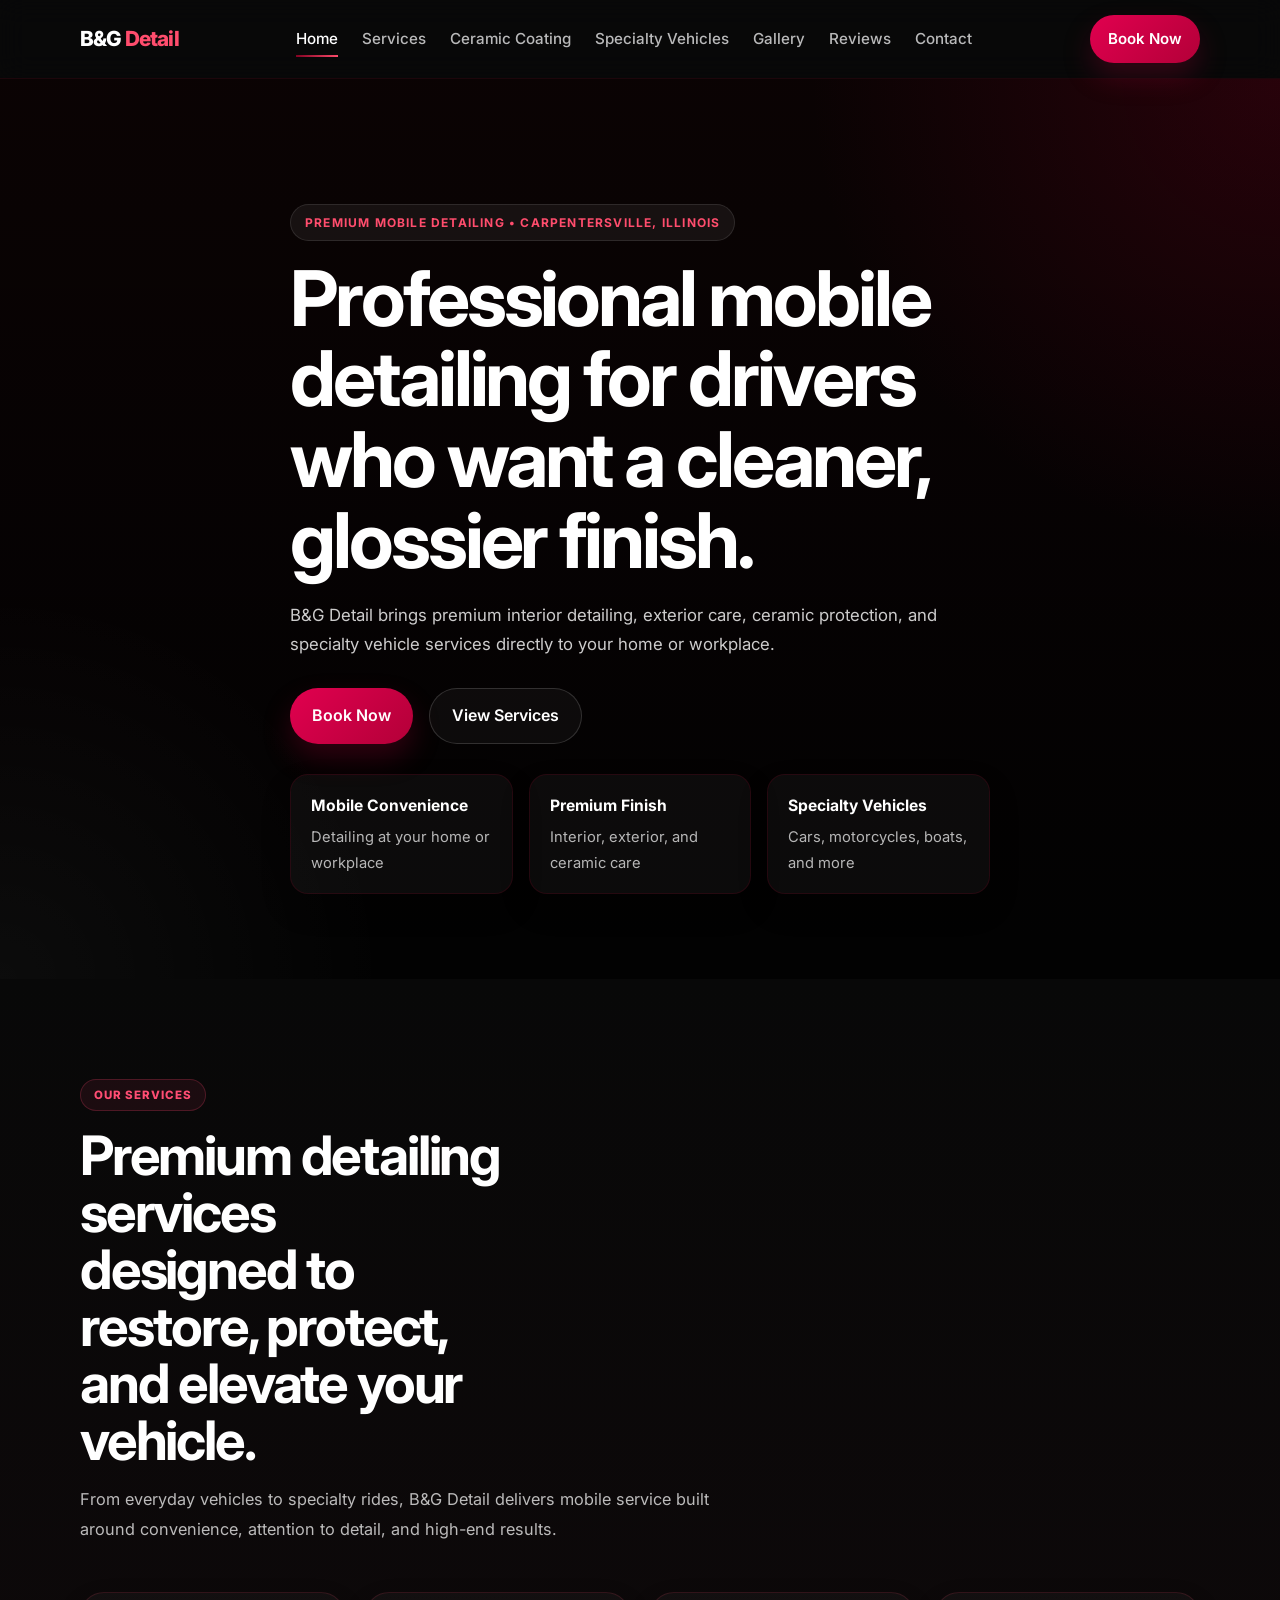
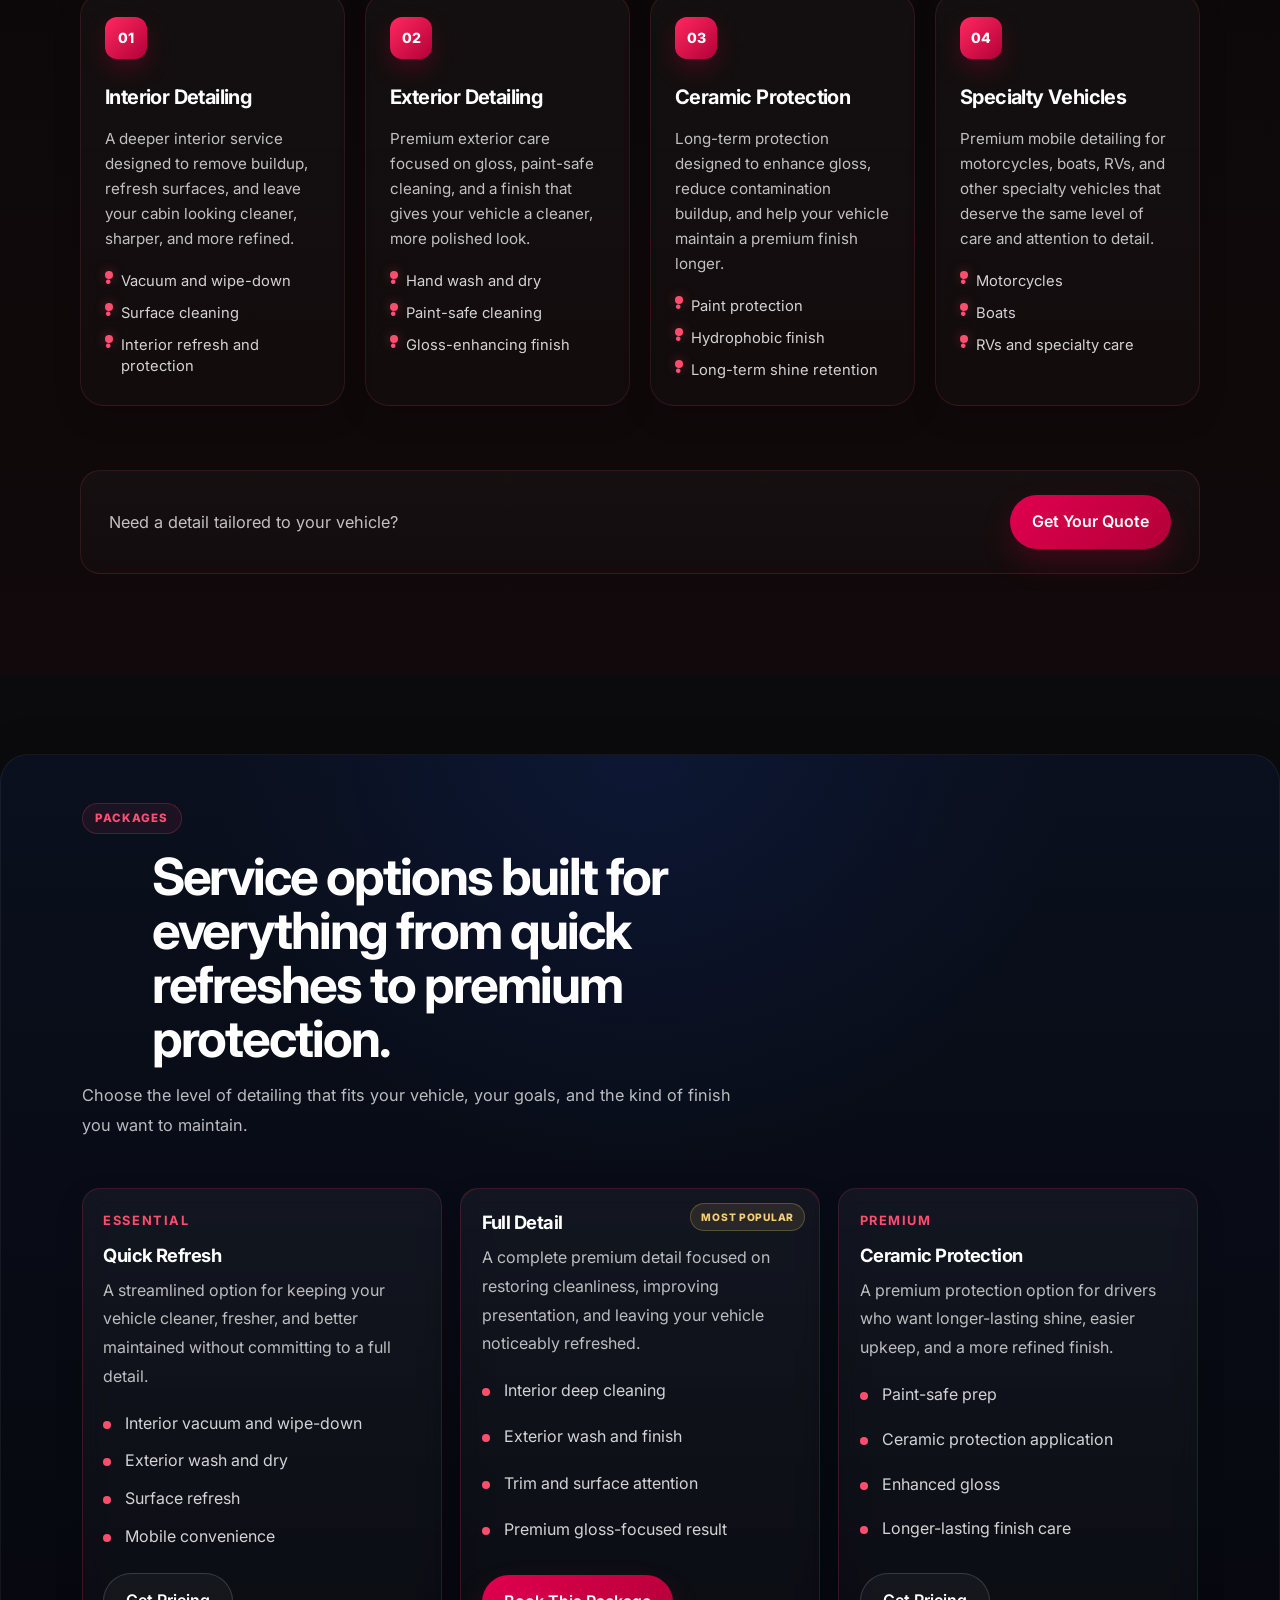
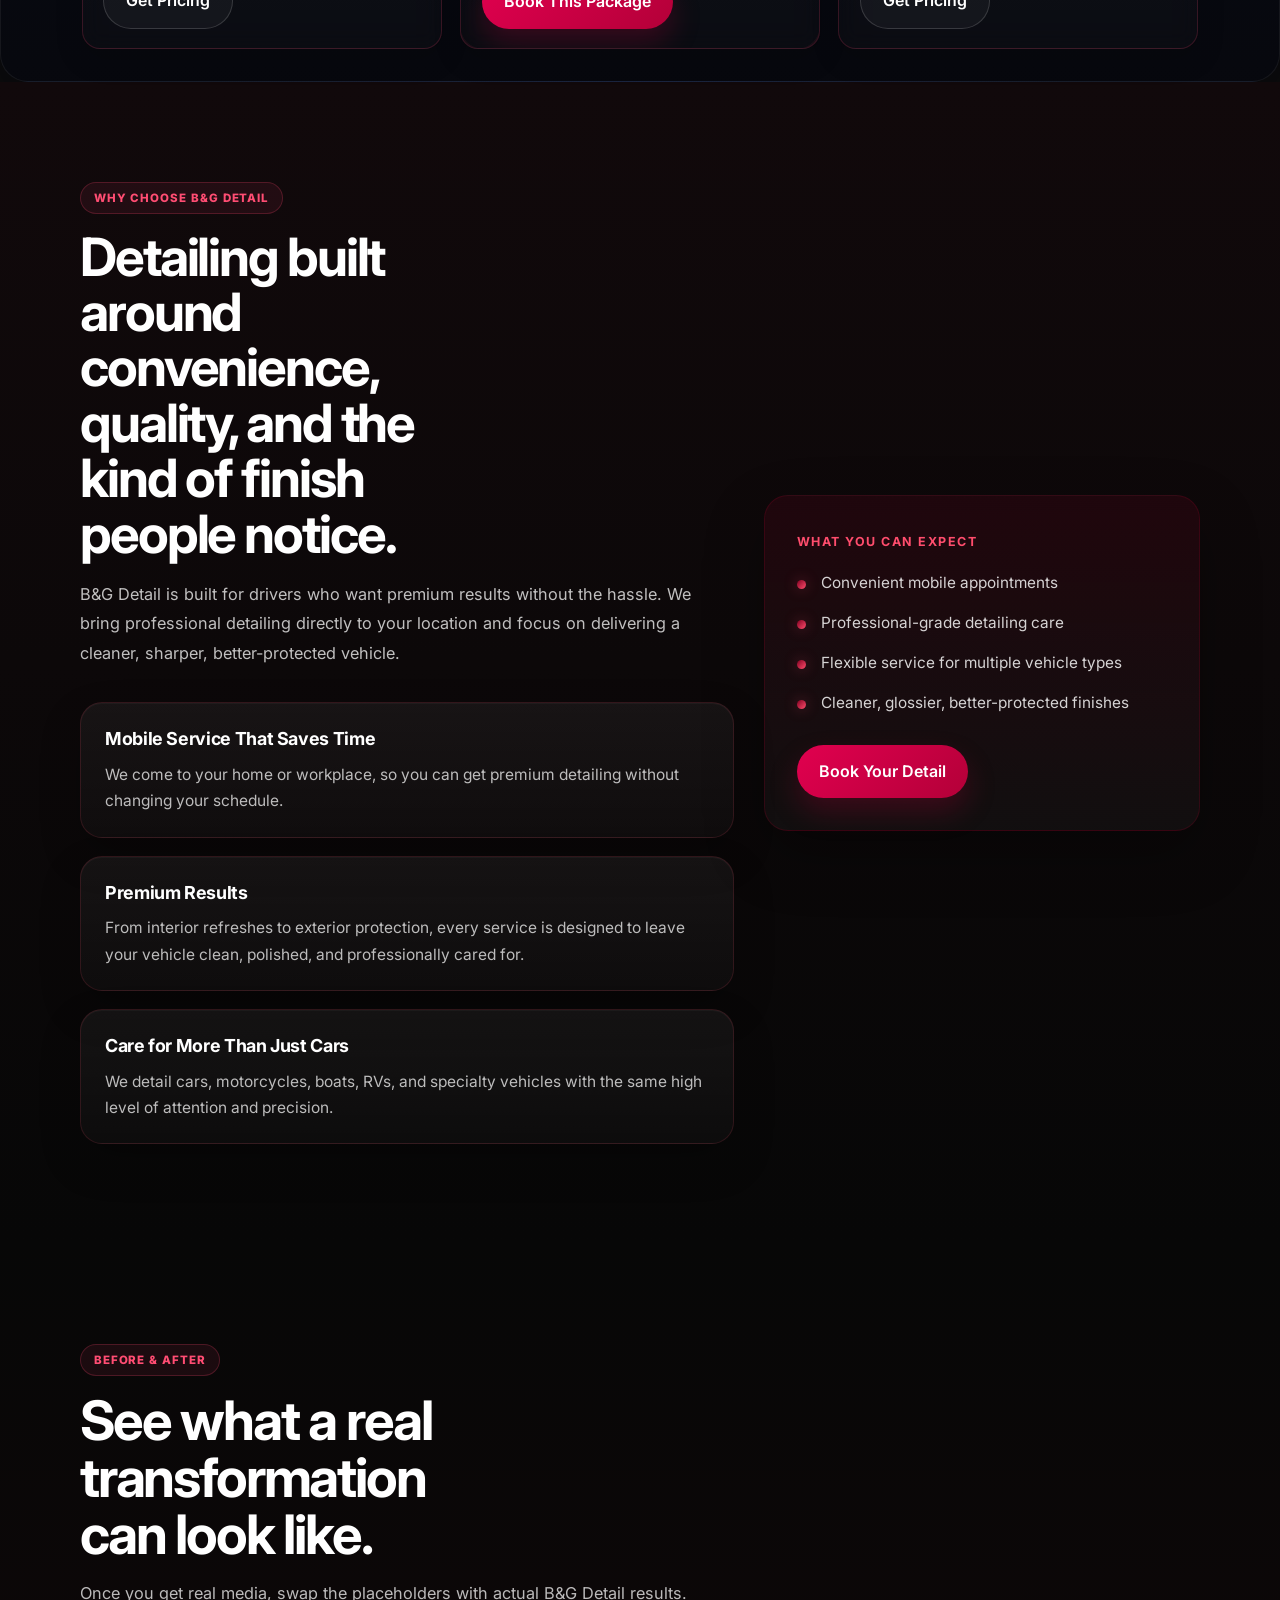
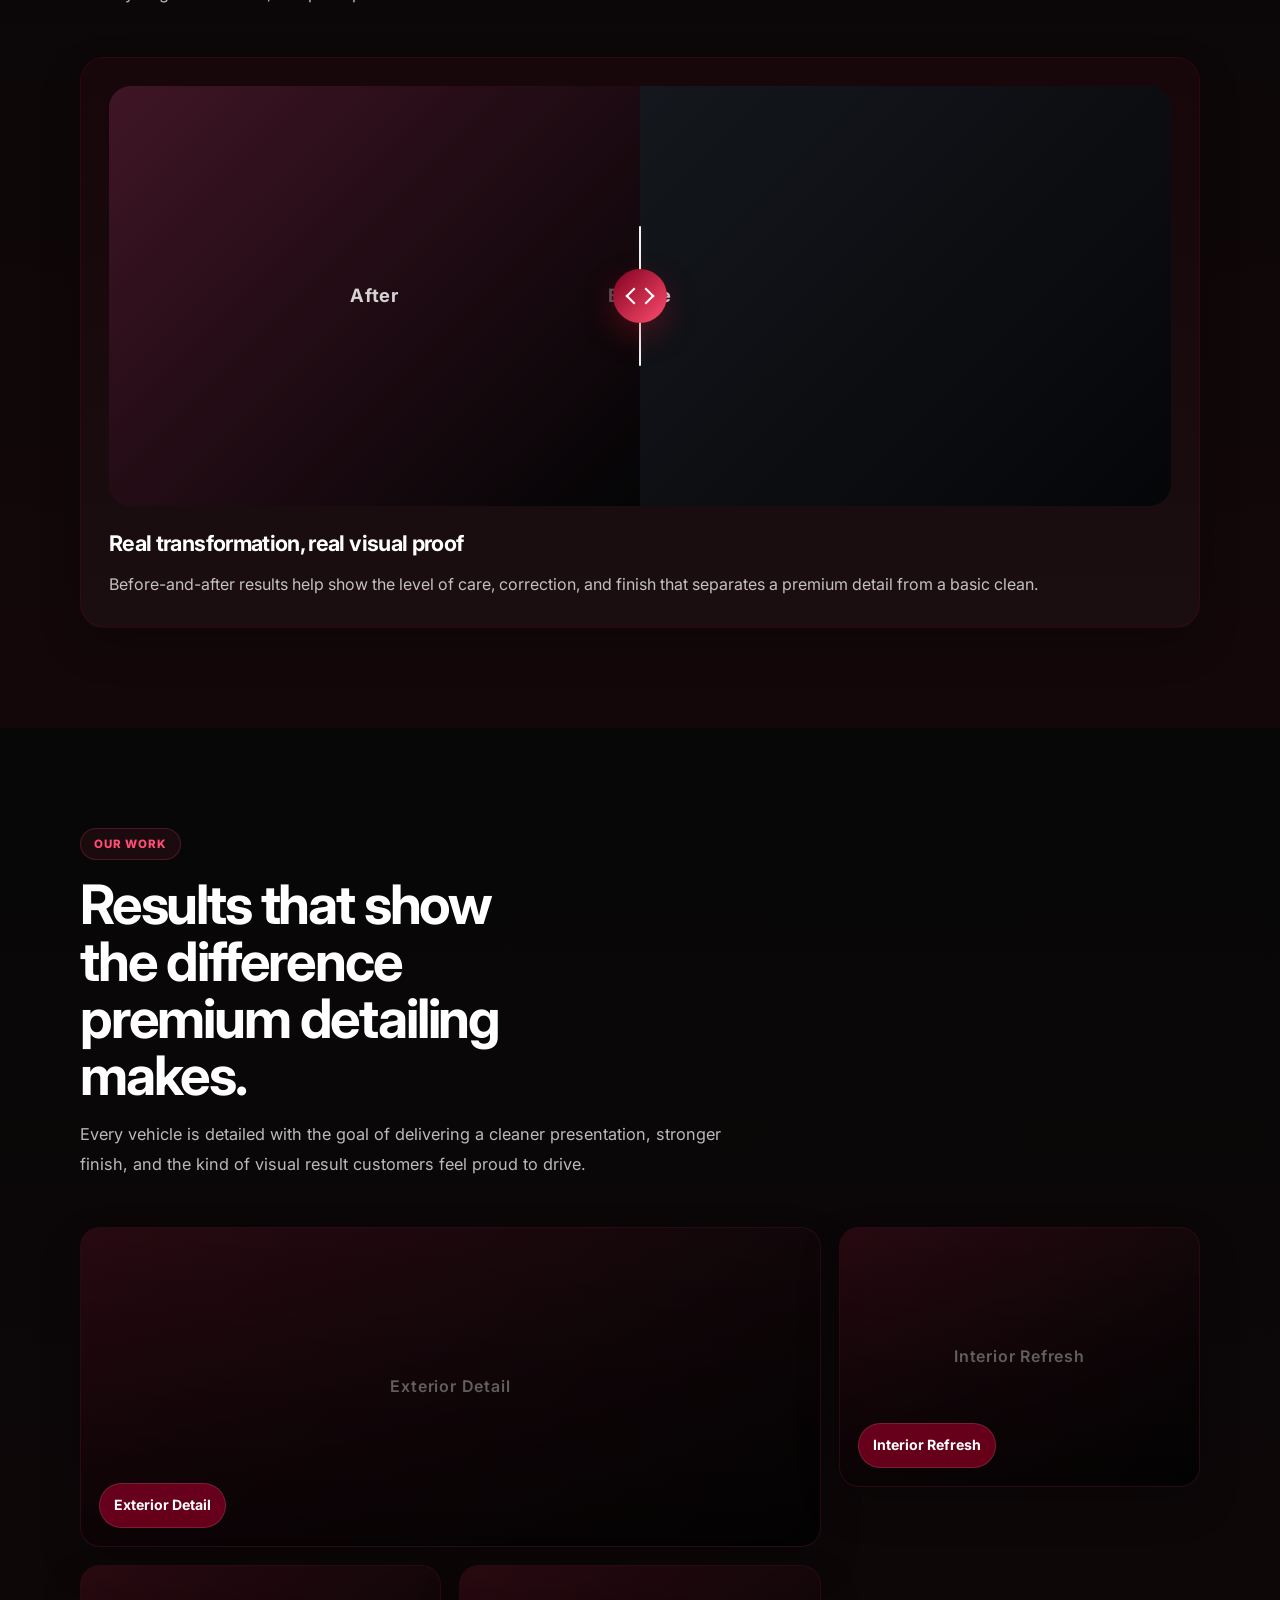
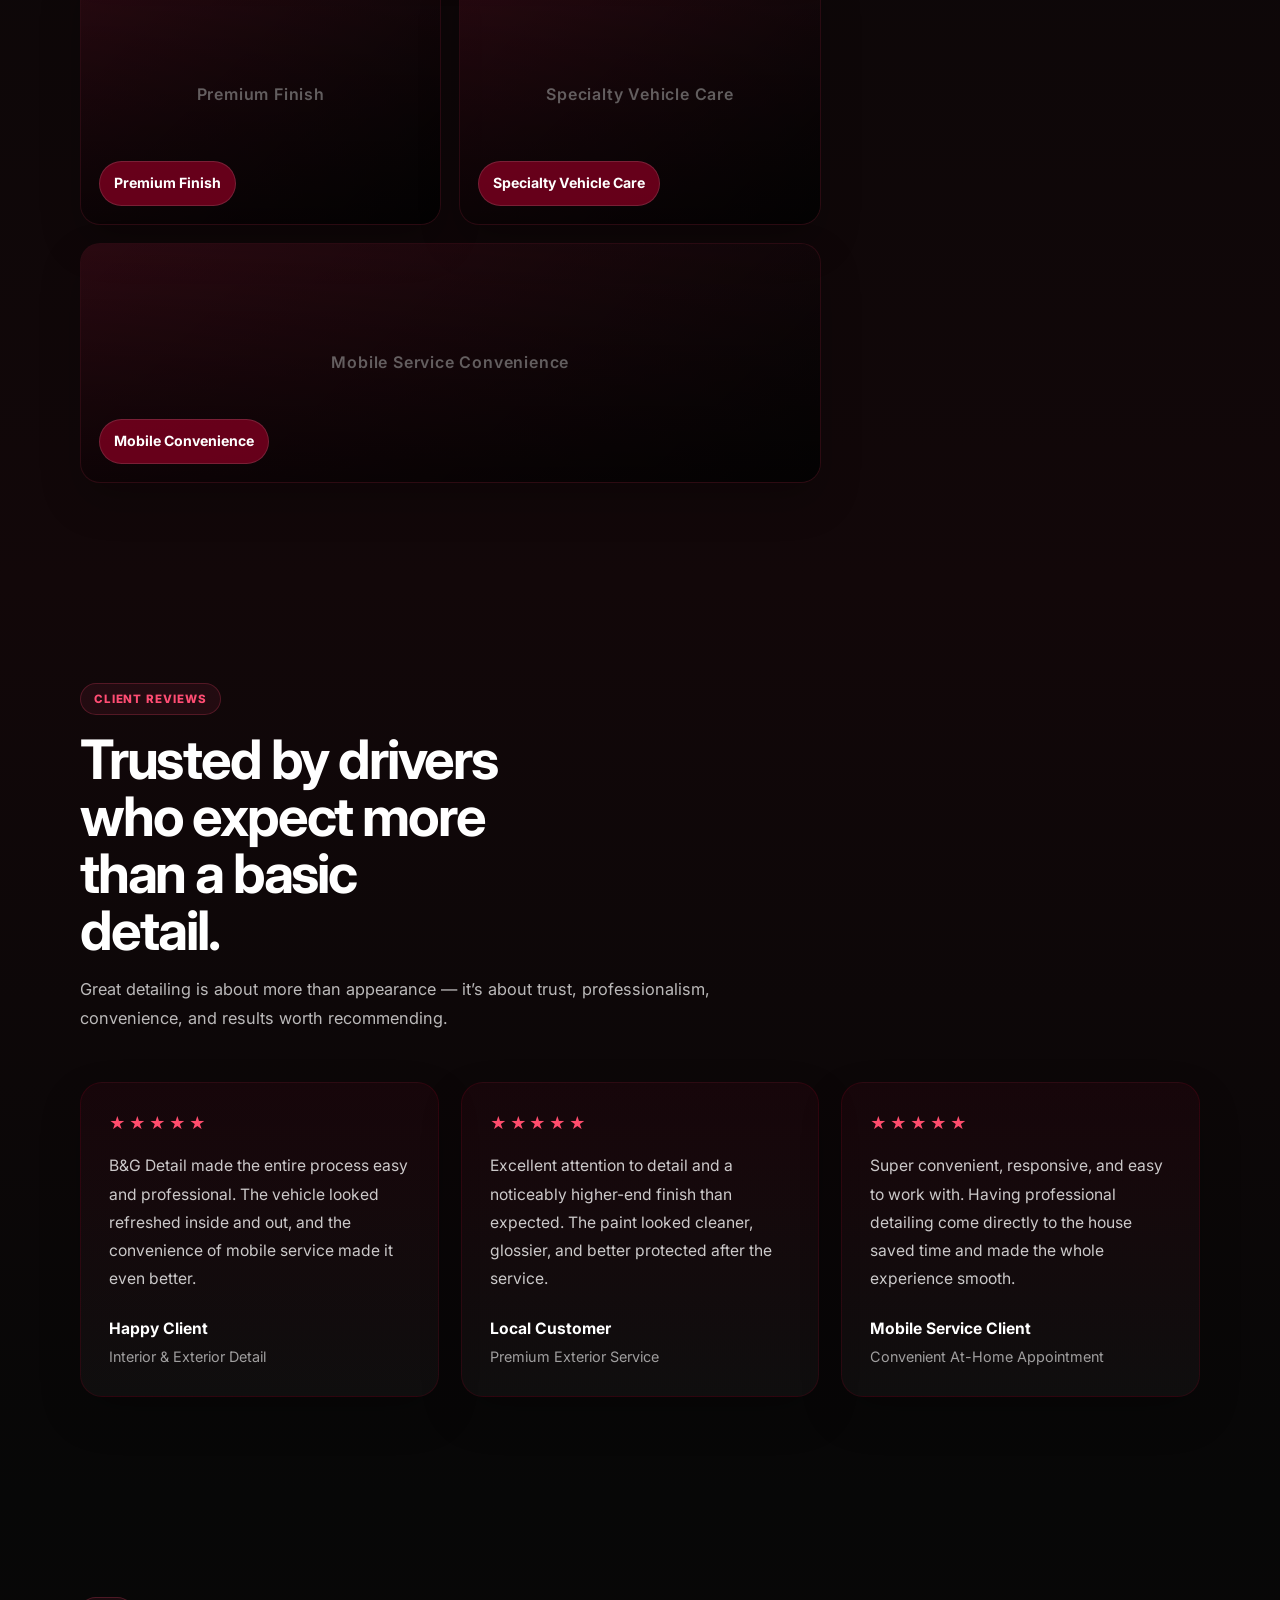
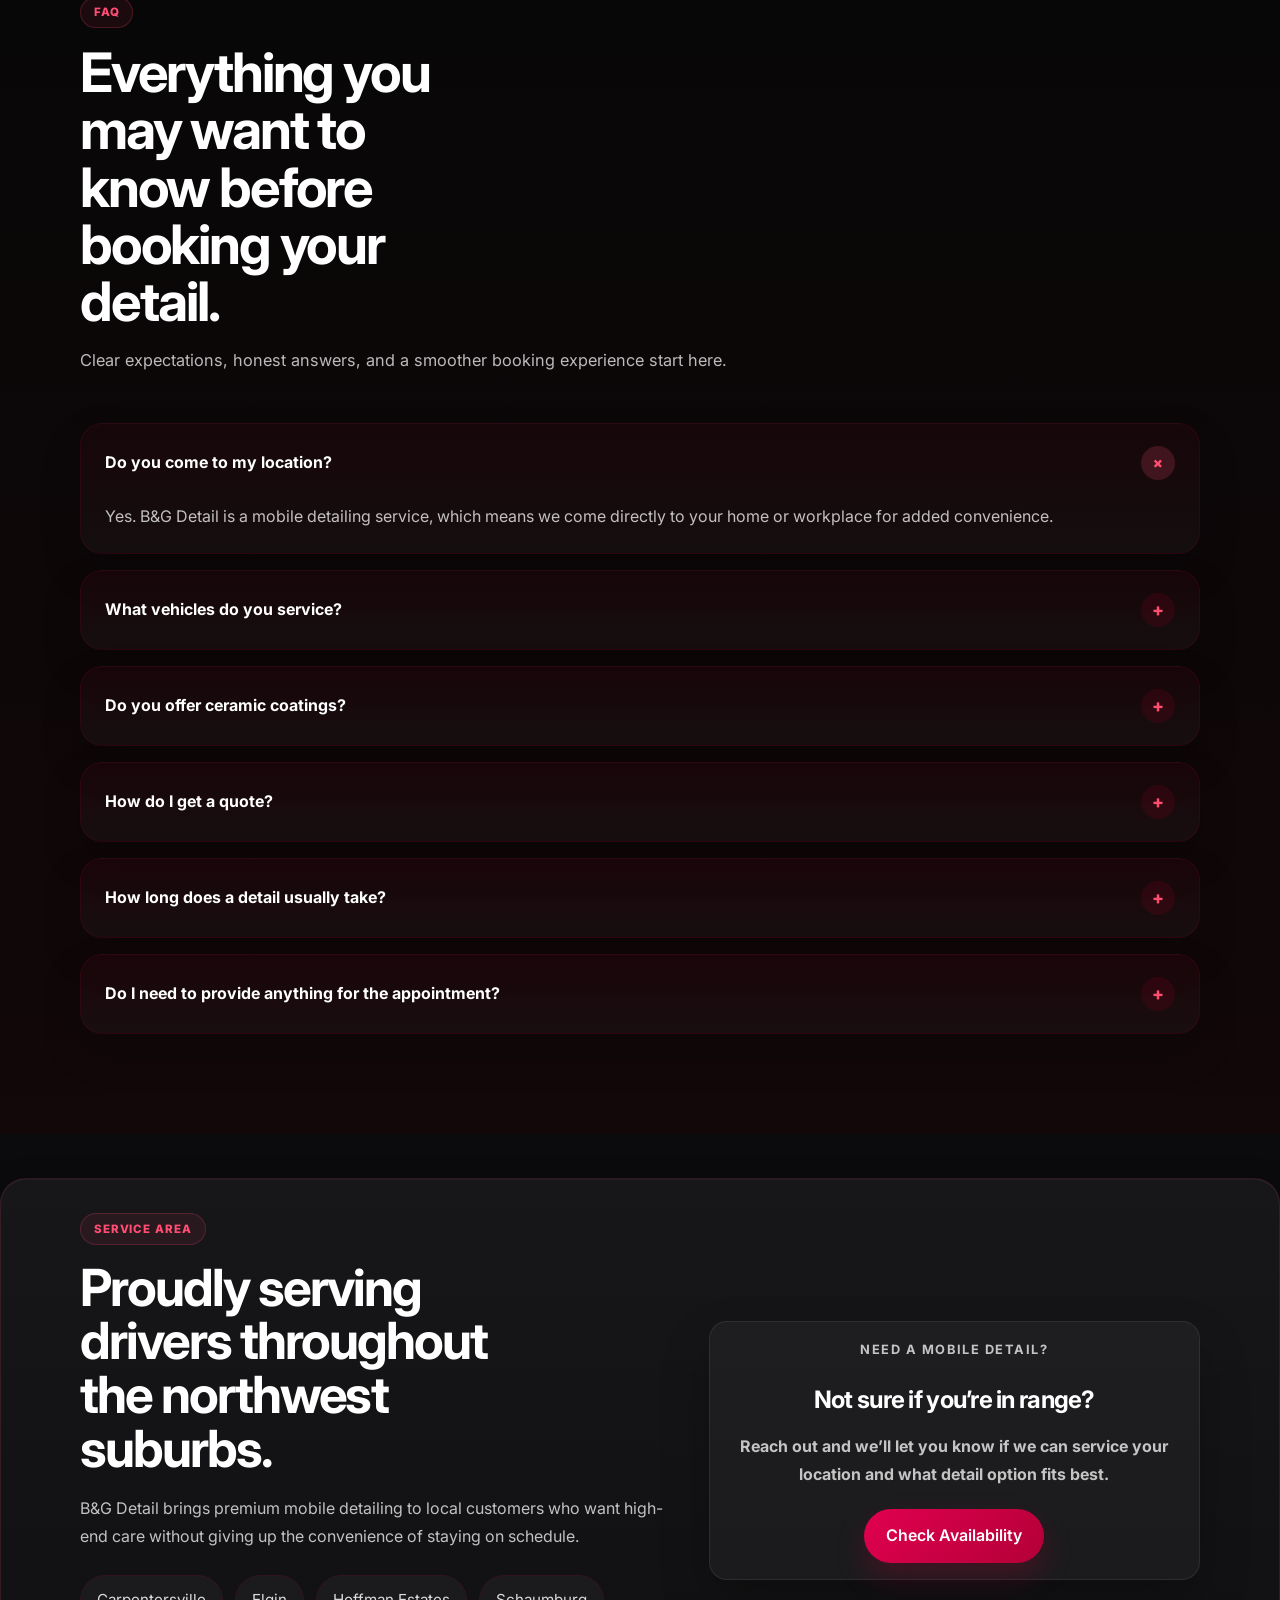
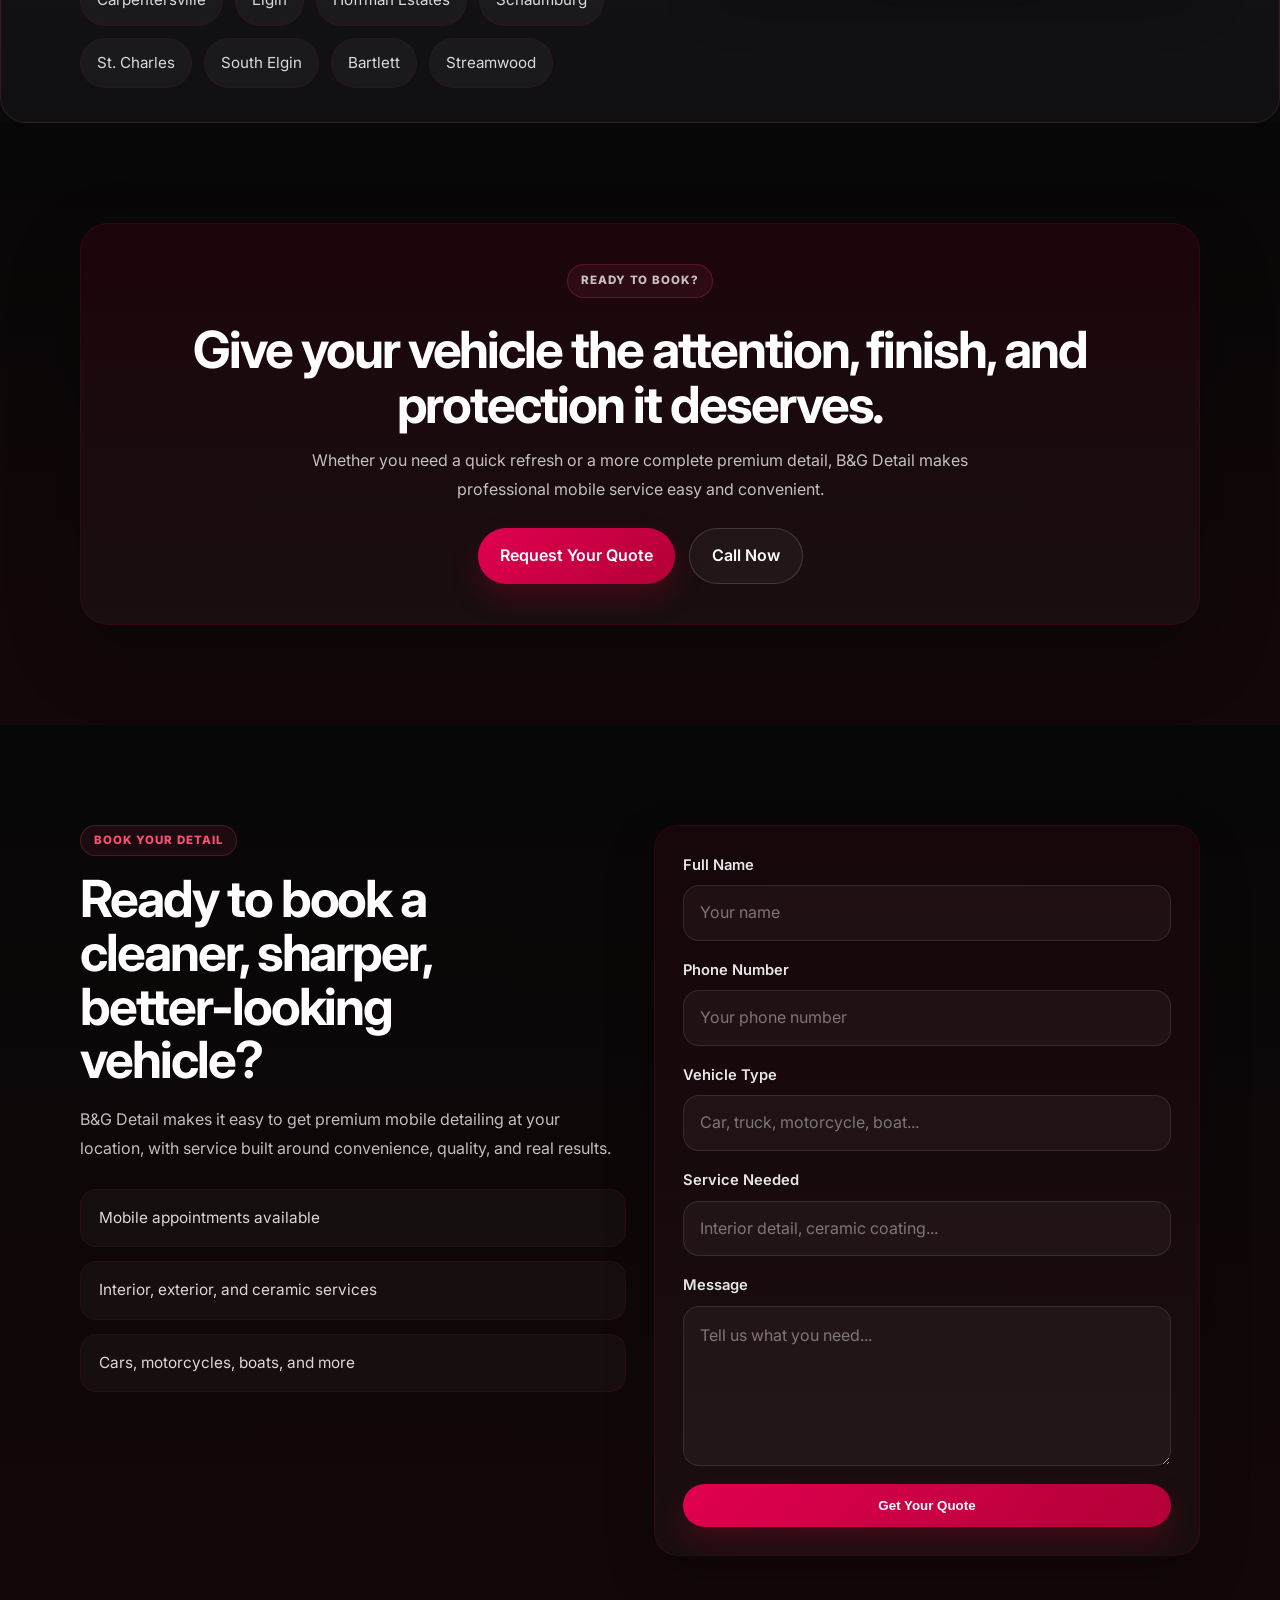
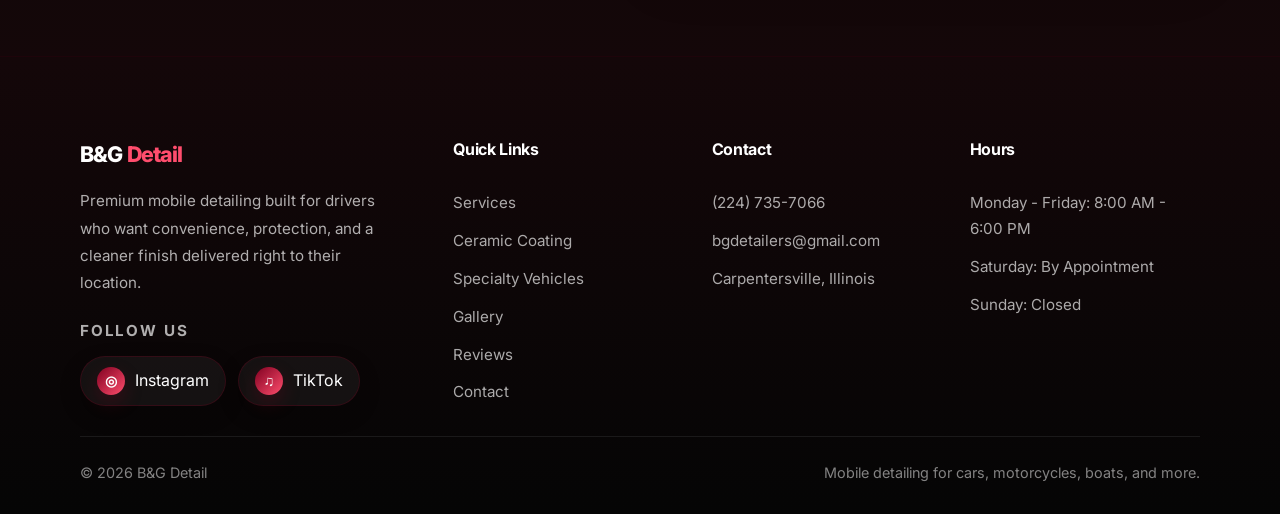
==== commit 0693e636: "Homepage and services updates" ====
--- a/index.html
+++ b/index.html
@@ -204,7 +204,7 @@
                     </article>
 
                     <article class="pricing-card featured-pricing">
-                        <p class="pricing-tier">Most Popular</p>
+                        <p class="pricing-badge">Most Popular</p>
                         <h3>Full Detail</h3>
                         <p class="pricing-copy">
                             A complete premium detail focused on restoring cleanliness, improving presentation, and
@@ -695,6 +695,7 @@
         <a href="contact.html" class="mobile-quote-btn">Get Quote</a>
     </div>
 
+    <script src="//code.tidio.co/o5wcbk9w6vgg2jg5zzeadd9vyparjkzq.js" async></script>
     <script src="script.js"></script>
 </body>
 
--- a/style.css
+++ b/style.css
@@ -440,9 +440,13 @@
     display: grid;
     grid-template-columns: repeat(3, 1fr);
     gap: 22px;
+    align-items: stretch;
 }
 
 .pricing-card {
+    display: flex;
+    flex-direction: column;
+    height: 100%;
     padding: 30px;
     border-radius: 24px;
     background: linear-gradient(180deg, rgba(128, 0, 32, 0.1), rgba(255, 255, 255, 0.03));
@@ -451,9 +455,43 @@
 }
 
 .featured-pricing {
+    position: relative;
     border-color: rgba(255, 77, 109, 0.48);
     transform: translateY(-6px);
     box-shadow: 0 26px 52px rgba(128, 0, 32, 0.2);
+    animation: pricingPulse 2.6s ease-in-out infinite;
+}
+
+.pricing-badge {
+    position: absolute;
+    top: 16px;
+    right: 16px;
+    background: #ff4d6d;
+    color: white;
+    font-size: 0.7rem;
+    padding: 6px 10px;
+    border-radius: 999px;
+    font-weight: 600;
+    letter-spacing: 0.08em;
+}
+
+.pricing-card:hover {
+    transform: translateY(-6px);
+    transition: 0.3s ease;
+}
+
+.btn:hover {
+    transform: translateY(-2px);
+}
+
+.featured-pricing::after {
+    content: "";
+    position: absolute;
+    inset: -1px;
+    border-radius: 24px;
+    pointer-events: none;
+    box-shadow: 0 0 30px rgba(255, 77, 109, 0.18);
+    animation: pricingGlow 2.6s ease-in-out infinite;
 }
 
 .pricing-tier {
@@ -482,6 +520,7 @@
     display: grid;
     gap: 12px;
     margin-bottom: 24px;
+    flex-grow: 1;
 }
 
 .pricing-list li {
@@ -499,6 +538,41 @@
     height: 8px;
     border-radius: 999px;
     background: #ff4d6d;
+}
+
+.pricing-card .btn {
+    margin-top: auto;
+    align-self: flex-start;
+}
+
+@keyframes pricingPulse {
+
+    0%,
+    100% {
+        box-shadow:
+            0 26px 52px rgba(128, 0, 32, 0.2),
+            0 0 0 1px rgba(255, 77, 109, 0.18);
+    }
+
+    50% {
+        box-shadow:
+            0 30px 60px rgba(128, 0, 32, 0.28),
+            0 0 22px rgba(255, 77, 109, 0.22);
+    }
+}
+
+@keyframes pricingGlow {
+
+    0%,
+    100% {
+        opacity: 0.55;
+        box-shadow: 0 0 18px rgba(255, 77, 109, 0.14);
+    }
+
+    50% {
+        opacity: 1;
+        box-shadow: 0 0 34px rgba(255, 77, 109, 0.26);
+    }
 }
 
 /* =========================
@@ -3751,4 +3825,1462 @@
             rgba(255, 255, 255, 0.9),
             transparent);
     box-shadow: 0 0 10px rgba(255, 255, 255, 0.15);
+}
+
+/* =========================
+   FULL PRICING BREAKDOWN
+========================= */
+.pricing-subsection {
+    margin-top: 90px;
+}
+
+.pricing-subtitle {
+    font-size: clamp(2rem, 4vw, 2.8rem);
+    line-height: 1.08;
+    text-align: center;
+    margin-bottom: 14px;
+    letter-spacing: -0.03em;
+}
+
+.pricing-subsection::before {
+    content: "";
+    display: block;
+    width: 80px;
+    height: 2px;
+    margin: 0 auto 22px;
+    background: linear-gradient(90deg, transparent, rgba(255, 77, 109, 0.9), transparent);
+}
+
+.pricing-columns {
+    display: grid;
+    grid-template-columns: repeat(2, minmax(0, 1fr));
+    gap: 24px;
+    align-items: start;
+}
+
+.pricing-block {
+    padding: 26px 24px;
+    border-radius: 22px;
+    background: linear-gradient(180deg, rgba(255, 255, 255, 0.045), rgba(255, 255, 255, 0.02));
+    border: 1px solid rgba(255, 77, 109, 0.12);
+    box-shadow: 0 16px 36px rgba(0, 0, 0, 0.18);
+    transition: transform 0.28s ease, border-color 0.28s ease, box-shadow 0.28s ease;
+}
+
+.pricing-block:hover {
+    transform: translateY(-4px);
+    border-color: rgba(255, 77, 109, 0.24);
+    box-shadow: 0 22px 44px rgba(0, 0, 0, 0.24);
+}
+
+.pricing-block h3 {
+    margin-bottom: 16px;
+    color: #ff4d6d;
+    font-size: 1.1rem;
+    letter-spacing: -0.02em;
+}
+
+.pricing-block ul {
+    list-style: none;
+    padding: 0;
+    margin: 0;
+    display: grid;
+    gap: 12px;
+}
+
+.pricing-block li {
+    display: flex;
+    justify-content: space-between;
+    gap: 18px;
+    padding: 10px 0;
+    border-bottom: 1px solid rgba(255, 255, 255, 0.06);
+    color: rgba(255, 255, 255, 0.84);
+    line-height: 1.55;
+}
+
+.pricing-block li:last-child {
+    border-bottom: none;
+    padding-bottom: 0;
+}
+
+.pricing-label {
+    color: rgba(255, 255, 255, 0.74);
+}
+
+.pricing-value {
+    color: #ffffff;
+    font-weight: 700;
+    white-space: nowrap;
+}
+
+@media (max-width: 900px) {
+    .pricing-columns {
+        grid-template-columns: 1fr;
+    }
+}
+
+@media (max-width: 640px) {
+    .pricing-subsection {
+        margin-top: 70px;
+    }
+
+    .pricing-block {
+        padding: 22px 18px;
+        border-radius: 18px;
+    }
+
+    .pricing-block li {
+        flex-direction: column;
+        gap: 4px;
+        align-items: flex-start;
+    }
+
+    .pricing-value {
+        white-space: normal;
+    }
+}
+
+.pricing-showcase {
+    display: grid;
+    grid-template-columns: 1fr 1.35fr;
+    gap: 2rem;
+    align-items: start;
+    margin-top: 2rem;
+}
+
+.pricing-showcase-image {
+    height: 100%;
+}
+
+.pricing-showcase-image img {
+    width: 100%;
+    height: 100%;
+    min-height: 520px;
+    object-fit: cover;
+    border-radius: 24px;
+    display: block;
+    box-shadow: 0 20px 50px rgba(0, 0, 0, 0.18);
+}
+
+.pricing-block-image {
+    margin-bottom: 1rem;
+    border-radius: 18px;
+    overflow: hidden;
+}
+
+.pricing-block-image img {
+    width: 100%;
+    height: 180px;
+    object-fit: cover;
+    display: block;
+}
+
+@media (max-width: 991px) {
+    .pricing-showcase {
+        grid-template-columns: 1fr;
+    }
+
+    .pricing-showcase-image img {
+        min-height: 320px;
+    }
+}
+
+/* =========================
+   SERVICES PAGE POLISH
+========================= */
+
+/* Package section wrapper */
+.pricing-section {
+    margin-top: 5rem;
+    padding: 4rem 2rem;
+    border-radius: 32px;
+    background:
+        radial-gradient(circle at top, rgba(255, 255, 255, 0.04), transparent 45%),
+        linear-gradient(180deg, rgba(10, 18, 35, 0.96), rgba(8, 10, 18, 0.98));
+    border: 1px solid rgba(255, 255, 255, 0.06);
+    box-shadow: 0 20px 60px rgba(0, 0, 0, 0.28);
+}
+
+/* Featured image + cards */
+.pricing-showcase {
+    display: grid;
+    grid-template-columns: 0.95fr 1.35fr;
+    gap: 1.5rem;
+    align-items: stretch;
+    margin-top: 2.5rem;
+}
+
+.pricing-showcase-image {
+    border-radius: 24px;
+    overflow: hidden;
+    min-height: 100%;
+    background: rgba(255, 255, 255, 0.03);
+    border: 1px solid rgba(255, 255, 255, 0.06);
+}
+
+.pricing-showcase-image img {
+    width: 100%;
+    height: 100%;
+    min-height: 440px;
+    max-height: 520px;
+    object-fit: cover;
+    object-position: center;
+    display: block;
+}
+
+/* Package cards */
+.pricing-grid {
+    display: grid;
+    grid-template-columns: repeat(3, 1fr);
+    gap: 1rem;
+    align-items: stretch;
+}
+
+.pricing-card {
+    position: relative;
+    padding: 1.5rem 1.2rem;
+    border-radius: 22px;
+    background: linear-gradient(180deg, rgba(255, 255, 255, 0.045), rgba(255, 255, 255, 0.02));
+    border: 1px solid rgba(255, 80, 120, 0.18);
+    box-shadow: 0 14px 34px rgba(0, 0, 0, 0.22);
+    display: flex;
+    flex-direction: column;
+    justify-content: space-between;
+    min-height: 100%;
+    transition: transform 0.25s ease, box-shadow 0.25s ease, border-color 0.25s ease;
+}
+
+.pricing-card:hover {
+    transform: translateY(-6px);
+    box-shadow: 0 22px 45px rgba(0, 0, 0, 0.28);
+    border-color: rgba(255, 80, 120, 0.35);
+}
+
+.pricing-card.featured {
+    transform: translateY(-8px);
+    border-color: rgba(255, 196, 94, 0.35);
+    box-shadow: 0 24px 50px rgba(0, 0, 0, 0.3);
+}
+
+.pricing-card.featured:hover {
+    transform: translateY(-12px);
+}
+
+.pricing-badge {
+    display: inline-flex;
+    align-self: flex-start;
+    margin-bottom: 1rem;
+    padding: 0.35rem 0.75rem;
+    border-radius: 999px;
+    font-size: 0.72rem;
+    font-weight: 800;
+    letter-spacing: 0.06em;
+    text-transform: uppercase;
+    color: #f5d27a;
+    background: rgba(245, 210, 122, 0.1);
+    border: 1px solid rgba(245, 210, 122, 0.26);
+}
+
+.pricing-card h3 {
+    font-size: 1.55rem;
+    line-height: 1.15;
+    margin-bottom: 0.7rem;
+}
+
+.pricing-subtext {
+    color: rgba(255, 255, 255, 0.72);
+    font-size: 0.96rem;
+    line-height: 1.6;
+    margin-bottom: 1rem;
+}
+
+.price {
+    font-size: 3rem;
+    font-weight: 800;
+    line-height: 1;
+    margin-bottom: 1.2rem;
+}
+
+.price span {
+    font-size: 1.2rem;
+    opacity: 0.75;
+}
+
+.pricing-features {
+    display: grid;
+    gap: 0.75rem;
+    margin: 0 0 1.6rem;
+    padding: 0;
+    list-style: none;
+}
+
+.pricing-features li {
+    position: relative;
+    padding-left: 1.1rem;
+    color: rgba(255, 255, 255, 0.85);
+    line-height: 1.45;
+    font-size: 0.95rem;
+}
+
+.pricing-features li::before {
+    content: "•";
+    position: absolute;
+    left: 0;
+    top: 0;
+    color: #f5d27a;
+    font-weight: 800;
+}
+
+.pricing-btn {
+    margin-top: auto;
+    width: 100%;
+    text-align: center;
+    border-radius: 999px;
+    padding: 0.95rem 1rem;
+}
+
+/* Pricing note */
+.pricing-note {
+    margin-top: 1.4rem;
+    text-align: center;
+    color: rgba(255, 255, 255, 0.68);
+    font-size: 0.92rem;
+}
+
+/* Full pricing section */
+.pricing-subsection {
+    margin-top: 5rem;
+}
+
+.pricing-subtitle {
+    text-align: center;
+    margin-bottom: 2rem;
+}
+
+.pricing-columns {
+    display: grid;
+    grid-template-columns: repeat(2, minmax(0, 1fr));
+    gap: 1.5rem;
+}
+
+.pricing-block {
+    padding: 1rem;
+    border-radius: 22px;
+    background: linear-gradient(180deg, rgba(255, 255, 255, 0.025), rgba(255, 255, 255, 0.01));
+    border: 1px solid rgba(255, 80, 120, 0.16);
+    box-shadow: 0 10px 24px rgba(0, 0, 0, 0.18);
+    overflow: hidden;
+}
+
+.pricing-block h3 {
+    margin: 0.85rem 0 1rem;
+    font-size: 1.15rem;
+}
+
+.pricing-block ul {
+    margin: 0;
+    padding: 0;
+    list-style: none;
+}
+
+.pricing-block li {
+    display: flex;
+    justify-content: space-between;
+    gap: 1rem;
+    padding: 0.95rem 0;
+    border-bottom: 1px solid rgba(255, 255, 255, 0.07);
+    font-size: 0.95rem;
+}
+
+.pricing-block li:last-child {
+    border-bottom: none;
+}
+
+.pricing-label {
+    color: rgba(255, 255, 255, 0.82);
+}
+
+.pricing-value {
+    color: #ffffff;
+    font-weight: 700;
+    white-space: nowrap;
+}
+
+.pricing-block-image {
+    margin-bottom: 0.3rem;
+    border-radius: 16px;
+    overflow: hidden;
+    background: rgba(255, 255, 255, 0.03);
+}
+
+.pricing-block-image img {
+    width: 100%;
+    height: 170px;
+    display: block;
+    object-fit: cover;
+    object-position: center;
+}
+
+/* Make logo images look clean */
+.pricing-block:nth-child(3) .pricing-block-image img,
+.pricing-block:nth-child(4) .pricing-block-image img {
+    object-fit: contain;
+    padding: 0.8rem;
+    background: #0b0b10;
+}
+
+/* Before / after section */
+.before-after-section {
+    margin-top: 5rem;
+}
+
+.ba-grid {
+    display: grid;
+    grid-template-columns: repeat(2, minmax(0, 1fr));
+    gap: 1.5rem;
+    max-width: 920px;
+    margin: 0 auto;
+}
+
+.ba-card {
+    overflow: hidden;
+    border-radius: 24px;
+    background: linear-gradient(180deg, rgba(255, 255, 255, 0.03), rgba(255, 255, 255, 0.015));
+    border: 1px solid rgba(255, 80, 120, 0.14);
+    box-shadow: 0 14px 34px rgba(0, 0, 0, 0.18);
+}
+
+.ba-slider {
+    aspect-ratio: 1 / 1;
+}
+
+.ba-content {
+    padding: 1.25rem 1.25rem 1.4rem;
+}
+
+.ba-content h3 {
+    margin-bottom: 0.6rem;
+    font-size: 1.2rem;
+}
+
+.ba-content p {
+    color: rgba(255, 255, 255, 0.76);
+    line-height: 1.6;
+    font-size: 0.94rem;
+}
+
+/* Mobile */
+@media (max-width: 1100px) {
+    .pricing-showcase {
+        grid-template-columns: 1fr;
+    }
+
+    .pricing-showcase-image img {
+        min-height: 320px;
+        max-height: 420px;
+    }
+
+    .pricing-grid {
+        grid-template-columns: 1fr;
+    }
+
+    .pricing-card.featured {
+        transform: none;
+    }
+
+    .pricing-card.featured:hover {
+        transform: translateY(-6px);
+    }
+}
+
+@media (max-width: 768px) {
+    .pricing-section {
+        padding: 2rem 1.2rem;
+        border-radius: 24px;
+    }
+
+    .pricing-columns,
+    .ba-grid {
+        grid-template-columns: 1fr;
+    }
+
+    .pricing-block-image img {
+        height: 190px;
+    }
+
+    .price {
+        font-size: 2.5rem;
+    }
+}
+
+/* =========================================
+   SERVICES PAGE FINAL CLEANUP OVERRIDES
+   Paste at very bottom of style.css
+========================================= */
+
+/* Main services page spacing */
+.services-page {
+    padding: 5rem 0 6rem;
+}
+
+.services-page .container {
+    max-width: 1200px;
+}
+
+/* Section headers */
+.services-page .section-header,
+.before-after-section .section-header,
+.client-funnel .section-header,
+.pricing-subsection .section-header {
+    text-align: center;
+    max-width: 760px;
+    margin: 0 auto 2.2rem;
+}
+
+.section-tag,
+.section-eyebrow {
+    display: inline-flex;
+    align-items: center;
+    justify-content: center;
+    padding: 0.35rem 0.8rem;
+    border-radius: 999px;
+    border: 1px solid rgba(255, 70, 110, 0.22);
+    background: rgba(255, 70, 110, 0.08);
+    color: #ff4d73;
+    font-size: 0.72rem;
+    font-weight: 800;
+    letter-spacing: 0.08em;
+    text-transform: uppercase;
+    margin-bottom: 1rem;
+}
+
+.page-hero {
+    padding: 5rem 0 2.5rem;
+    text-align: center;
+}
+
+.page-hero h1 {
+    max-width: 860px;
+    margin: 0 auto 1rem;
+    font-size: clamp(2.3rem, 5vw, 4.1rem);
+    line-height: 1.02;
+}
+
+.page-hero-text {
+    max-width: 700px;
+    margin: 0 auto;
+    color: rgba(255, 255, 255, 0.72);
+    line-height: 1.7;
+    font-size: 1.02rem;
+}
+
+/* Service cards */
+.services-grid {
+    display: grid;
+    grid-template-columns: repeat(4, minmax(0, 1fr));
+    gap: 1.25rem;
+    margin-top: 2rem;
+}
+
+.service-card {
+    padding: 1.5rem;
+    border-radius: 24px;
+    background: linear-gradient(180deg, rgba(255, 255, 255, 0.03), rgba(255, 255, 255, 0.015));
+    border: 1px solid rgba(255, 70, 110, 0.14);
+    box-shadow: 0 12px 28px rgba(0, 0, 0, 0.16);
+    transition: transform 0.25s ease, border-color 0.25s ease, box-shadow 0.25s ease;
+}
+
+.service-card:hover {
+    transform: translateY(-5px);
+    border-color: rgba(255, 70, 110, 0.28);
+    box-shadow: 0 18px 36px rgba(0, 0, 0, 0.22);
+}
+
+.service-card h3 {
+    margin: 0.9rem 0 0.8rem;
+    font-size: 1.25rem;
+}
+
+.service-card p {
+    color: rgba(255, 255, 255, 0.74);
+    line-height: 1.65;
+    font-size: 0.95rem;
+}
+
+.service-icon {
+    width: 42px;
+    height: 42px;
+    border-radius: 12px;
+    display: grid;
+    place-items: center;
+    font-weight: 800;
+    font-size: 0.88rem;
+    color: #fff;
+    background: linear-gradient(135deg, #ff295f, #b30038);
+    box-shadow: 0 10px 22px rgba(179, 0, 56, 0.28);
+}
+
+.service-list {
+    margin: 1rem 0 0;
+    padding: 0;
+    list-style: none;
+    display: grid;
+    gap: 0.65rem;
+}
+
+.service-list li {
+    position: relative;
+    padding-left: 1rem;
+    color: rgba(255, 255, 255, 0.82);
+    line-height: 1.45;
+    font-size: 0.92rem;
+}
+
+.service-list li::before {
+    content: "•";
+    position: absolute;
+    left: 0;
+    top: 0;
+    color: #ff4d73;
+    font-weight: 800;
+}
+
+/* Packages section */
+.pricing-section {
+    margin-top: 5rem;
+    padding: 4rem 2rem 2.4rem;
+    border-radius: 28px;
+    background:
+        radial-gradient(circle at top, rgba(40, 90, 255, 0.10), transparent 38%),
+        linear-gradient(180deg, rgba(10, 16, 30, 0.98), rgba(7, 8, 14, 0.98));
+    border: 1px solid rgba(255, 255, 255, 0.06);
+    box-shadow: 0 20px 60px rgba(0, 0, 0, 0.24);
+}
+
+.pricing-section h2 {
+    max-width: 620px;
+    margin: 0 auto 1rem;
+    font-size: clamp(2rem, 4vw, 3.4rem);
+    line-height: 1.05;
+}
+
+.pricing-section .section-header p {
+    max-width: 620px;
+    margin: 0 auto;
+    color: rgba(255, 255, 255, 0.72);
+    line-height: 1.7;
+}
+
+/* Featured image + cards layout */
+.pricing-showcase {
+    display: grid;
+    grid-template-columns: 1.05fr 1.45fr;
+    gap: 1.1rem;
+    align-items: stretch;
+    margin-top: 2.2rem;
+}
+
+.pricing-showcase-image {
+    border-radius: 22px;
+    overflow: hidden;
+    border: 1px solid rgba(255, 255, 255, 0.06);
+    background: rgba(255, 255, 255, 0.02);
+    min-height: 100%;
+}
+
+.pricing-showcase-image img {
+    width: 100%;
+    height: 100%;
+    min-height: 420px;
+    max-height: 430px;
+    object-fit: cover;
+    object-position: center;
+    display: block;
+}
+
+/* Package cards */
+.pricing-grid {
+    display: grid;
+    grid-template-columns: repeat(3, minmax(0, 1fr));
+    gap: 0.75rem;
+}
+
+.pricing-card {
+    display: flex;
+    flex-direction: column;
+    justify-content: space-between;
+    padding: 1.15rem 1rem 1rem;
+    border-radius: 18px;
+    background: linear-gradient(180deg, rgba(255, 255, 255, 0.045), rgba(255, 255, 255, 0.018));
+    border: 1px solid rgba(255, 70, 110, 0.18);
+    box-shadow: 0 10px 28px rgba(0, 0, 0, 0.16);
+    min-height: 430px;
+    overflow: hidden;
+}
+
+.pricing-card.featured {
+    border-color: rgba(255, 198, 92, 0.4);
+    box-shadow: 0 14px 36px rgba(0, 0, 0, 0.2);
+    transform: translateY(-4px);
+}
+
+.pricing-badge {
+    display: inline-flex;
+    align-self: flex-start;
+    padding: 0.28rem 0.62rem;
+    border-radius: 999px;
+    font-size: 0.64rem;
+    font-weight: 800;
+    letter-spacing: 0.07em;
+    text-transform: uppercase;
+    margin-bottom: 0.7rem;
+    color: #f8cf74;
+    background: rgba(248, 207, 116, 0.1);
+    border: 1px solid rgba(248, 207, 116, 0.24);
+}
+
+.pricing-card h3 {
+    font-size: 1.05rem;
+    line-height: 1.18;
+    margin: 0 0 0.6rem;
+}
+
+.pricing-subtext {
+    color: rgba(255, 255, 255, 0.72);
+    font-size: 0.9rem;
+    line-height: 1.55;
+    margin-bottom: 0.9rem;
+}
+
+.price {
+    font-size: 2.2rem;
+    font-weight: 800;
+    line-height: 1;
+    margin-bottom: 1rem;
+}
+
+.price span {
+    font-size: 1rem;
+    opacity: 0.72;
+}
+
+.pricing-features {
+    list-style: none;
+    padding: 0;
+    margin: 0 0 1.1rem;
+    display: grid;
+    gap: 0.65rem;
+}
+
+.pricing-features li {
+    position: relative;
+    padding-left: 0.95rem;
+    font-size: 0.88rem;
+    line-height: 1.45;
+    color: rgba(255, 255, 255, 0.84);
+}
+
+.pricing-features li::before {
+    content: "•";
+    position: absolute;
+    left: 0;
+    top: 0;
+    color: #f8cf74;
+    font-weight: 800;
+}
+
+.pricing-btn {
+    width: 100%;
+    margin-top: auto;
+    text-align: center;
+    border-radius: 999px;
+    padding: 0.9rem 0.95rem;
+    font-size: 0.9rem;
+    font-weight: 700;
+}
+
+.pricing-note {
+    margin-top: 1rem;
+    text-align: center;
+    color: rgba(255, 255, 255, 0.64);
+    font-size: 0.88rem;
+}
+
+/* Full pricing breakdown */
+.pricing-subsection {
+    margin-top: 4.5rem;
+}
+
+.pricing-subtitle {
+    text-align: center;
+    margin-bottom: 2rem;
+    font-size: clamp(2rem, 4vw, 3rem);
+    line-height: 1.05;
+}
+
+.pricing-columns {
+    display: grid;
+    grid-template-columns: repeat(2, minmax(0, 1fr));
+    gap: 1.3rem;
+    align-items: start;
+}
+
+.pricing-block {
+    padding: 0.8rem 0.8rem 0.55rem;
+    border-radius: 20px;
+    background: linear-gradient(180deg, rgba(255, 255, 255, 0.025), rgba(255, 255, 255, 0.012));
+    border: 1px solid rgba(255, 70, 110, 0.16);
+    box-shadow: 0 10px 24px rgba(0, 0, 0, 0.16);
+    overflow: hidden;
+}
+
+.pricing-block-image {
+    margin-bottom: 0.65rem;
+    border-radius: 14px;
+    overflow: hidden;
+    background: rgba(255, 255, 255, 0.025);
+}
+
+.pricing-block-image img {
+    width: 100%;
+    height: 140px;
+    display: block;
+    object-fit: cover;
+    object-position: center;
+}
+
+/* Logo cards */
+.pricing-block:nth-child(3) .pricing-block-image img,
+.pricing-block:nth-child(4) .pricing-block-image img {
+    object-fit: contain;
+    padding: 1rem;
+    background: #0a0a0f;
+}
+
+.pricing-block h3 {
+    margin: 0.5rem 0 0.85rem;
+    font-size: 1rem;
+    color: #ff4d73;
+}
+
+.pricing-block ul {
+    list-style: none;
+    margin: 0;
+    padding: 0;
+}
+
+.pricing-block li {
+    display: flex;
+    justify-content: space-between;
+    gap: 1rem;
+    padding: 0.85rem 0;
+    border-bottom: 1px solid rgba(255, 255, 255, 0.07);
+    font-size: 0.9rem;
+}
+
+.pricing-block li:last-child {
+    border-bottom: none;
+}
+
+.pricing-label {
+    color: rgba(255, 255, 255, 0.82);
+}
+
+.pricing-value {
+    color: #fff;
+    font-weight: 700;
+    white-space: nowrap;
+}
+
+/* Before / after */
+.before-after-section {
+    margin-top: 5rem;
+    padding-top: 0.5rem;
+}
+
+.before-after-section .section-header {
+    margin-bottom: 2rem;
+}
+
+.before-after-section h2 {
+    font-size: clamp(2rem, 4vw, 3.2rem);
+    line-height: 1.05;
+}
+
+.before-after-section .section-header p {
+    color: rgba(255, 255, 255, 0.7);
+    max-width: 620px;
+    margin: 0 auto;
+    line-height: 1.7;
+}
+
+.ba-grid {
+    display: grid;
+    grid-template-columns: repeat(2, minmax(0, 1fr));
+    gap: 1.2rem;
+    max-width: 980px;
+    margin: 0 auto;
+}
+
+.ba-card {
+    border-radius: 22px;
+    overflow: hidden;
+    background: linear-gradient(180deg, rgba(255, 255, 255, 0.03), rgba(255, 255, 255, 0.012));
+    border: 1px solid rgba(255, 70, 110, 0.16);
+    box-shadow: 0 12px 26px rgba(0, 0, 0, 0.18);
+}
+
+.ba-slider {
+    position: relative;
+    aspect-ratio: 1 / 1;
+    overflow: hidden;
+}
+
+.ba-img {
+    width: 100%;
+    height: 100%;
+    object-fit: cover;
+    display: block;
+}
+
+.ba-content {
+    padding: 1rem 1rem 1.15rem;
+}
+
+.ba-content h3 {
+    margin: 0 0 0.45rem;
+    font-size: 1.08rem;
+}
+
+.ba-content p {
+    margin: 0;
+    font-size: 0.9rem;
+    line-height: 1.55;
+    color: rgba(255, 255, 255, 0.74);
+}
+
+/* Client funnel */
+.client-funnel {
+    margin-top: 5rem;
+    padding: 4rem 2rem;
+    border-radius: 28px;
+    background:
+        radial-gradient(circle at top, rgba(40, 90, 255, 0.08), transparent 40%),
+        linear-gradient(180deg, rgba(10, 16, 30, 0.98), rgba(7, 8, 14, 0.98));
+    border: 1px solid rgba(255, 255, 255, 0.05);
+}
+
+.client-funnel h2 {
+    font-size: clamp(2rem, 4vw, 3.2rem);
+    line-height: 1.05;
+}
+
+.client-funnel .section-header p {
+    color: rgba(255, 255, 255, 0.72);
+    max-width: 620px;
+    margin: 0 auto;
+    line-height: 1.7;
+}
+
+.funnel-grid {
+    display: grid;
+    grid-template-columns: repeat(3, minmax(0, 1fr));
+    gap: 1rem;
+    margin-top: 2rem;
+}
+
+.funnel-step {
+    padding: 1.4rem;
+    border-radius: 20px;
+    background: linear-gradient(180deg, rgba(255, 255, 255, 0.035), rgba(255, 255, 255, 0.015));
+    border: 1px solid rgba(255, 70, 110, 0.12);
+}
+
+.funnel-number {
+    width: 42px;
+    height: 42px;
+    border-radius: 12px;
+    display: grid;
+    place-items: center;
+    margin-bottom: 1rem;
+    font-weight: 800;
+    background: linear-gradient(135deg, #ff295f, #b30038);
+    color: #fff;
+}
+
+.funnel-step h3 {
+    margin-bottom: 0.65rem;
+    font-size: 1.08rem;
+}
+
+.funnel-step p {
+    color: rgba(255, 255, 255, 0.74);
+    line-height: 1.6;
+    font-size: 0.93rem;
+}
+
+.funnel-cta {
+    margin-top: 2rem;
+    text-align: center;
+}
+
+/* Bottom CTA */
+.services-cta {
+    margin-top: 4rem;
+    text-align: center;
+}
+
+.services-cta p {
+    margin-bottom: 1rem;
+    color: rgba(255, 255, 255, 0.74);
+    font-size: 1.02rem;
+}
+
+/* Buttons polish */
+.btn.btn-primary,
+.pricing-btn,
+.funnel-cta .btn,
+.services-cta .btn {
+    background: linear-gradient(135deg, #e1004f, #b30038);
+    border: none;
+    box-shadow: 0 14px 28px rgba(179, 0, 56, 0.25);
+}
+
+.btn.btn-primary:hover,
+.pricing-btn:hover,
+.funnel-cta .btn:hover,
+.services-cta .btn:hover {
+    transform: translateY(-2px);
+    box-shadow: 0 18px 32px rgba(179, 0, 56, 0.32);
+}
+
+/* Responsive */
+@media (max-width: 1100px) {
+    .services-grid {
+        grid-template-columns: repeat(2, minmax(0, 1fr));
+    }
+
+    .pricing-showcase {
+        grid-template-columns: 1fr;
+    }
+
+    .pricing-showcase-image img {
+        min-height: 300px;
+        max-height: 360px;
+    }
+
+    .pricing-grid {
+        grid-template-columns: 1fr;
+    }
+
+    .pricing-card,
+    .pricing-card.featured {
+        min-height: auto;
+        transform: none;
+    }
+
+    .pricing-columns {
+        grid-template-columns: 1fr;
+    }
+
+    .funnel-grid {
+        grid-template-columns: 1fr;
+    }
+}
+
+@media (max-width: 768px) {
+    .services-page {
+        padding: 4rem 0 5rem;
+    }
+
+    .page-hero {
+        padding: 4rem 0 2rem;
+    }
+
+    .services-grid,
+    .ba-grid {
+        grid-template-columns: 1fr;
+    }
+
+    .pricing-section,
+    .client-funnel {
+        padding: 2.2rem 1.2rem;
+        border-radius: 22px;
+    }
+
+    .pricing-showcase-image img {
+        min-height: 250px;
+        max-height: 300px;
+    }
+
+    .pricing-block-image img {
+        height: 170px;
+    }
+
+    .price {
+        font-size: 2rem;
+    }
+}
+
+.pricing-showcase-image img {
+    object-position: center bottom;
+}
+
+.pricing-card {
+    min-height: 400px;
+}
+
+.pricing-showcase-image img {
+    max-height: 400px;
+}
+
+/* Fix package badge overlap */
+.pricing-card {
+    position: relative;
+    padding-top: 3.2rem;
+}
+
+.pricing-badge {
+    position: absolute;
+    top: 0.9rem;
+    right: 0.9rem;
+    margin: 0;
+    z-index: 2;
+    white-space: nowrap;
+}
+
+.pricing-card h3 {
+    margin-top: 0;
+    padding-right: 4.8rem;
+    line-height: 1.2;
+}
+
+.pricing-grid {
+    gap: 1rem;
+}
+
+.pricing-card {
+    padding-left: 1.2rem;
+    padding-right: 1.2rem;
+}
+
+.pricing-features li {
+    font-size: 0.9rem;
+    line-height: 1.5;
+}
+
+.pricing-subtitle {
+    margin-bottom: 2.5rem;
+}
+
+.pricing-block {
+    border-radius: 22px;
+    box-shadow: 0 14px 34px rgba(0, 0, 0, 0.18);
+}
+
+.pricing-block h3 {
+    font-size: 1.08rem;
+    margin-bottom: 1rem;
+}
+
+.pricing-block li {
+    padding: 1rem 0;
+}
+
+.pricing-card {
+    position: relative;
+    padding-top: 3.2rem;
+}
+
+.pricing-badge {
+    position: absolute;
+    top: 0.9rem;
+    right: 0.9rem;
+    margin: 0;
+    z-index: 2;
+    white-space: nowrap;
+}
+
+.pricing-card h3 {
+    margin-top: 0;
+    padding-right: 4.8rem;
+    line-height: 1.2;
+}
+
+/* =========================================
+   MAKE PACKAGES SECTION WIDER + BALANCED
+========================================= */
+
+.pricing-showcase {
+    grid-template-columns: 0.85fr 1.6fr;
+    gap: 1.5rem;
+}
+
+/* shrink image slightly */
+.pricing-showcase-image img {
+    max-height: 380px;
+    min-height: 360px;
+    object-fit: cover;
+}
+
+/* make cards feel wider + less cramped */
+.pricing-grid {
+    gap: 1.1rem;
+}
+
+.pricing-card {
+    padding: 1.4rem 1.3rem 1.2rem;
+    min-height: 380px;
+}
+
+/* slightly bigger titles */
+.pricing-card h3 {
+    font-size: 1.15rem;
+}
+
+/* cleaner spacing */
+.pricing-subtext {
+    font-size: 0.92rem;
+}
+
+/* tighten price block */
+.price {
+    font-size: 2.4rem;
+    margin-bottom: 0.9rem;
+}
+
+/* less vertical stretching */
+.pricing-features {
+    gap: 0.6rem;
+    margin-bottom: 1.2rem;
+}
+
+.pricing-showcase-image {
+    border-radius: 18px;
+}
+
+.pricing-section {
+    padding: 3rem 2rem 2rem;
+}
+
+.pricing-showcase {
+    grid-template-columns: 0.85fr 1.6fr;
+}
+
+.pricing-showcase-image img {
+    max-height: 380px;
+}
+
+.pricing-card {
+    min-height: 380px;
+}
+
+.trust-row {
+    display: flex;
+    justify-content: center;
+    flex-wrap: wrap;
+    gap: 1.2rem;
+    margin-top: 1.2rem;
+    font-size: 0.85rem;
+    color: rgba(255, 255, 255, 0.75);
+}
+
+.trust-row span {
+    background: rgba(255, 255, 255, 0.04);
+    padding: 0.5rem 0.9rem;
+    border-radius: 999px;
+    border: 1px solid rgba(255, 255, 255, 0.08);
+}
+
+.pricing-card:hover {
+    transform: translateY(-6px);
+    box-shadow: 0 0 25px rgba(255, 0, 80, 0.25);
+}
+
+/* =========================================
+   SERVICES PAGE FINAL POLISH
+========================================= */
+
+/* Move the "built for drivers" section into a cleaner centered block */
+.who-this-is-for {
+    max-width: 760px;
+    margin: 2rem auto 0;
+    text-align: center;
+}
+
+.who-this-is-for p {
+    margin-bottom: 0.85rem;
+    font-size: 1rem;
+    font-weight: 700;
+    color: #ffffff;
+}
+
+.who-this-is-for ul {
+    list-style: none;
+    padding: 0;
+    margin: 0;
+    display: grid;
+    gap: 0.6rem;
+    justify-content: center;
+}
+
+.who-this-is-for li {
+    color: rgba(255, 255, 255, 0.82);
+    font-size: 0.96rem;
+    line-height: 1.5;
+}
+
+/* Make pricing breakdown cleaner */
+.pricing-subsection {
+    margin-top: 5rem;
+}
+
+.pricing-subtitle {
+    margin-bottom: 2rem;
+}
+
+/* Remove awkward loose value-strip spacing if you keep it */
+.value-strip {
+    max-width: 900px;
+    margin: 0 auto 1.5rem;
+    text-align: center;
+    display: flex;
+    flex-wrap: wrap;
+    justify-content: center;
+    gap: 0.75rem 1rem;
+}
+
+.value-strip div {
+    padding: 0.45rem 0.9rem;
+    border-radius: 999px;
+    background: rgba(255, 255, 255, 0.04);
+    border: 1px solid rgba(255, 255, 255, 0.08);
+    color: rgba(255, 255, 255, 0.8);
+    font-size: 0.85rem;
+}
+
+/* Better proof text placement */
+.mini-proof {
+    text-align: center;
+    margin: 1.2rem auto 0;
+    color: rgba(255, 255, 255, 0.8);
+    font-size: 0.95rem;
+    max-width: 620px;
+}
+
+/* Motorcycle image fix */
+.pricing-block:last-child .pricing-block-image img {
+    height: 220px;
+    object-fit: cover;
+    object-position: center 30%;
+}
+
+/* Boat + ceramic logos look cleaner */
+.pricing-block:nth-child(3) .pricing-block-image img,
+.pricing-block:nth-child(4) .pricing-block-image img {
+    object-fit: contain;
+    object-position: center;
+    padding: 1rem;
+}
+
+/* Add a touch more polish to all pricing block images */
+.pricing-block-image {
+    border-radius: 16px;
+    overflow: hidden;
+}
+
+.pricing-block-image img {
+    transition: transform 0.35s ease;
+}
+
+.pricing-block:hover .pricing-block-image img {
+    transform: scale(1.02);
+}
+
+/* Before/after cards aligned better */
+.ba-grid {
+    align-items: stretch;
+}
+
+.ba-card {
+    display: flex;
+    flex-direction: column;
+}
+
+.ba-content {
+    flex: 1;
+}
+
+/* CTA row cleaner */
+.services-cta {
+    margin-top: 4rem;
+    padding: 1.5rem 1.75rem;
+    border-radius: 20px;
+    background: linear-gradient(180deg, rgba(255, 255, 255, 0.03), rgba(255, 255, 255, 0.015));
+    border: 1px solid rgba(255, 70, 110, 0.14);
+    display: flex;
+    align-items: center;
+    justify-content: space-between;
+    gap: 1rem;
+}
+
+.services-cta p {
+    margin: 0;
+}
+
+@media (max-width: 768px) {
+    .services-cta {
+        flex-direction: column;
+        text-align: center;
+    }
+
+    .pricing-block:last-child .pricing-block-image img {
+        height: 190px;
+    }
+}
+
+/* FINAL PREMIUM POLISH */
+
+/* Remove clutter if you keep those helper sections in HTML */
+.who-this-is-for,
+.value-strip {
+    display: none;
+}
+
+/* Center proof text better */
+.mini-proof {
+    text-align: center;
+    margin: 1.2rem auto 0;
+    max-width: 620px;
+    color: rgba(255, 255, 255, 0.8);
+    font-size: 0.95rem;
+    line-height: 1.6;
+}
+
+/* Make the motorcycle card image show more of the bike */
+.pricing-block:last-child .pricing-block-image img {
+    height: 220px;
+    object-fit: cover;
+    object-position: center 22%;
+}
+
+/* Keep logo cards intentional */
+.pricing-block:nth-child(3) .pricing-block-image img,
+.pricing-block:nth-child(4) .pricing-block-image img {
+    object-fit: contain;
+    object-position: center;
+    padding: 1rem;
+    background: #0a0a0f;
+}
+
+/* Slightly cleaner package note area */
+.trust-row {
+    margin-top: 1rem;
+}
+
+@media (max-width: 768px) {
+    .pricing-block:last-child .pricing-block-image img {
+        height: 190px;
+    }
 }
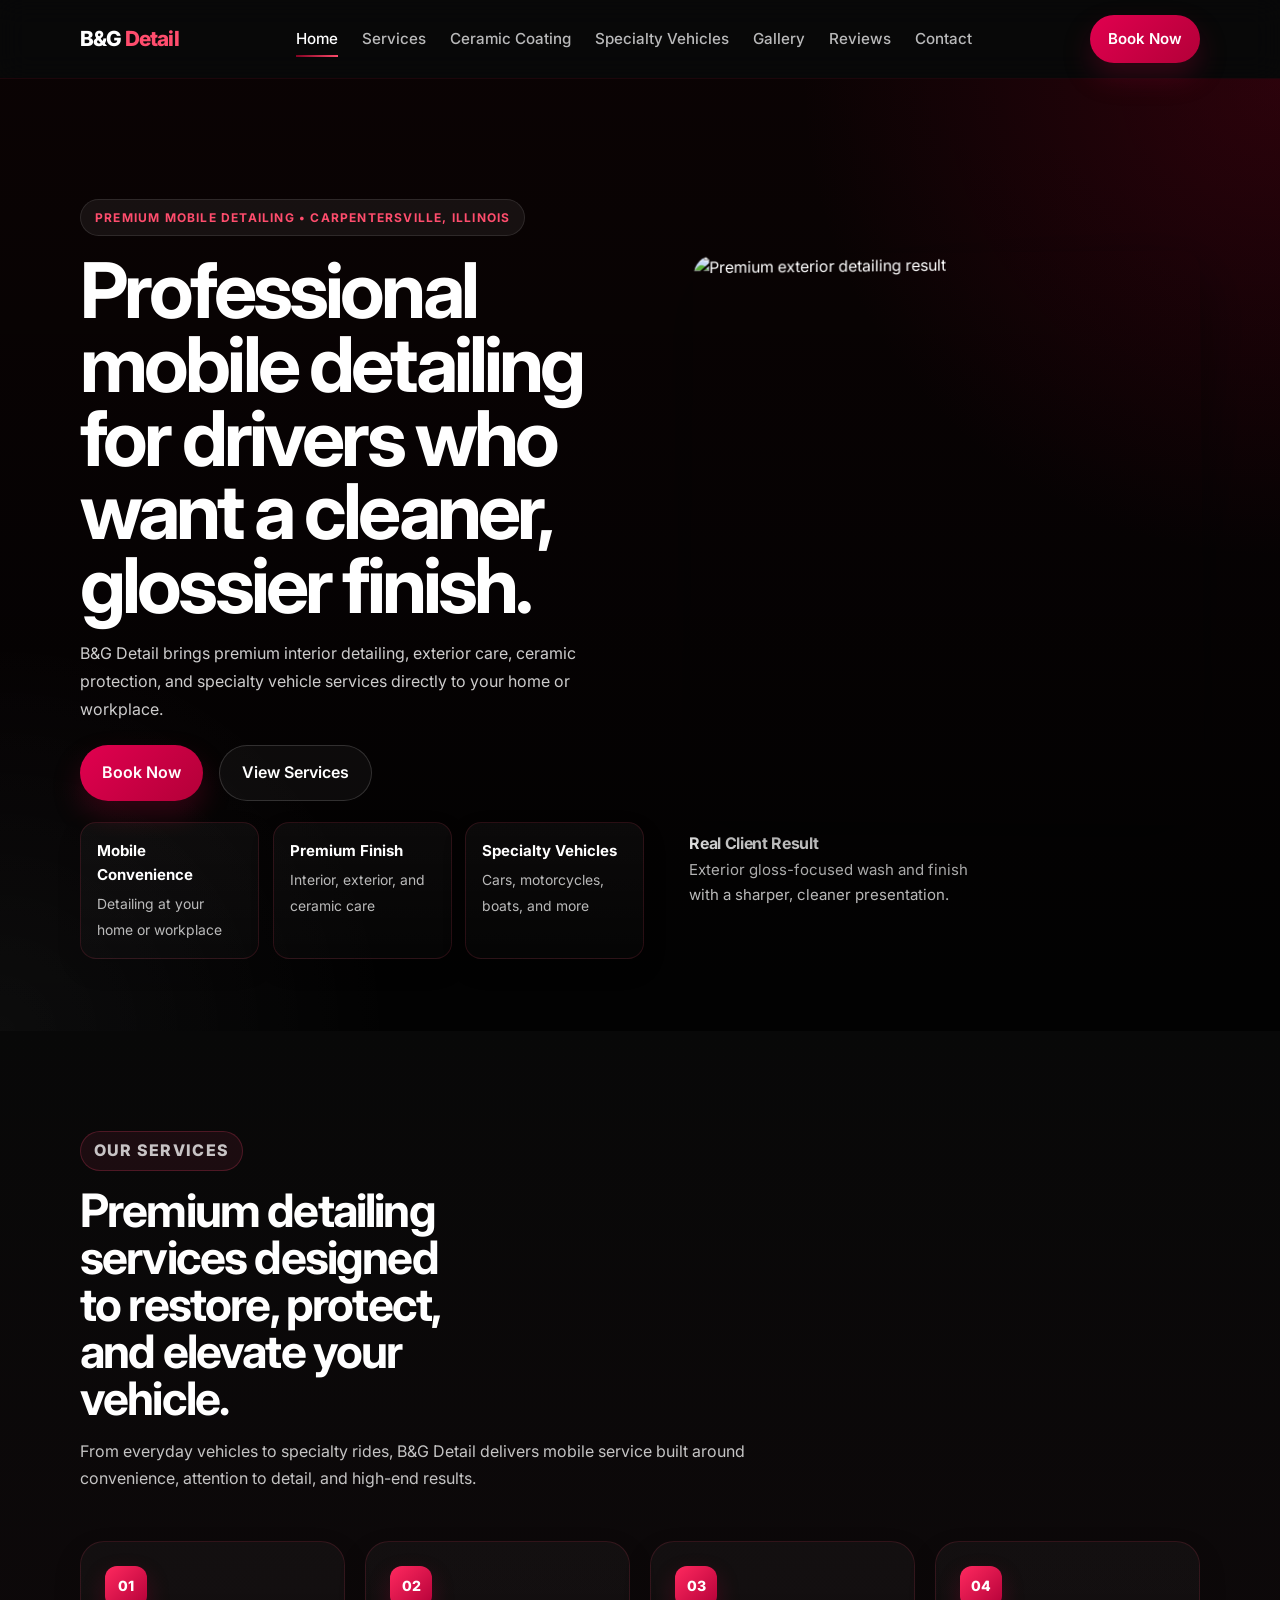
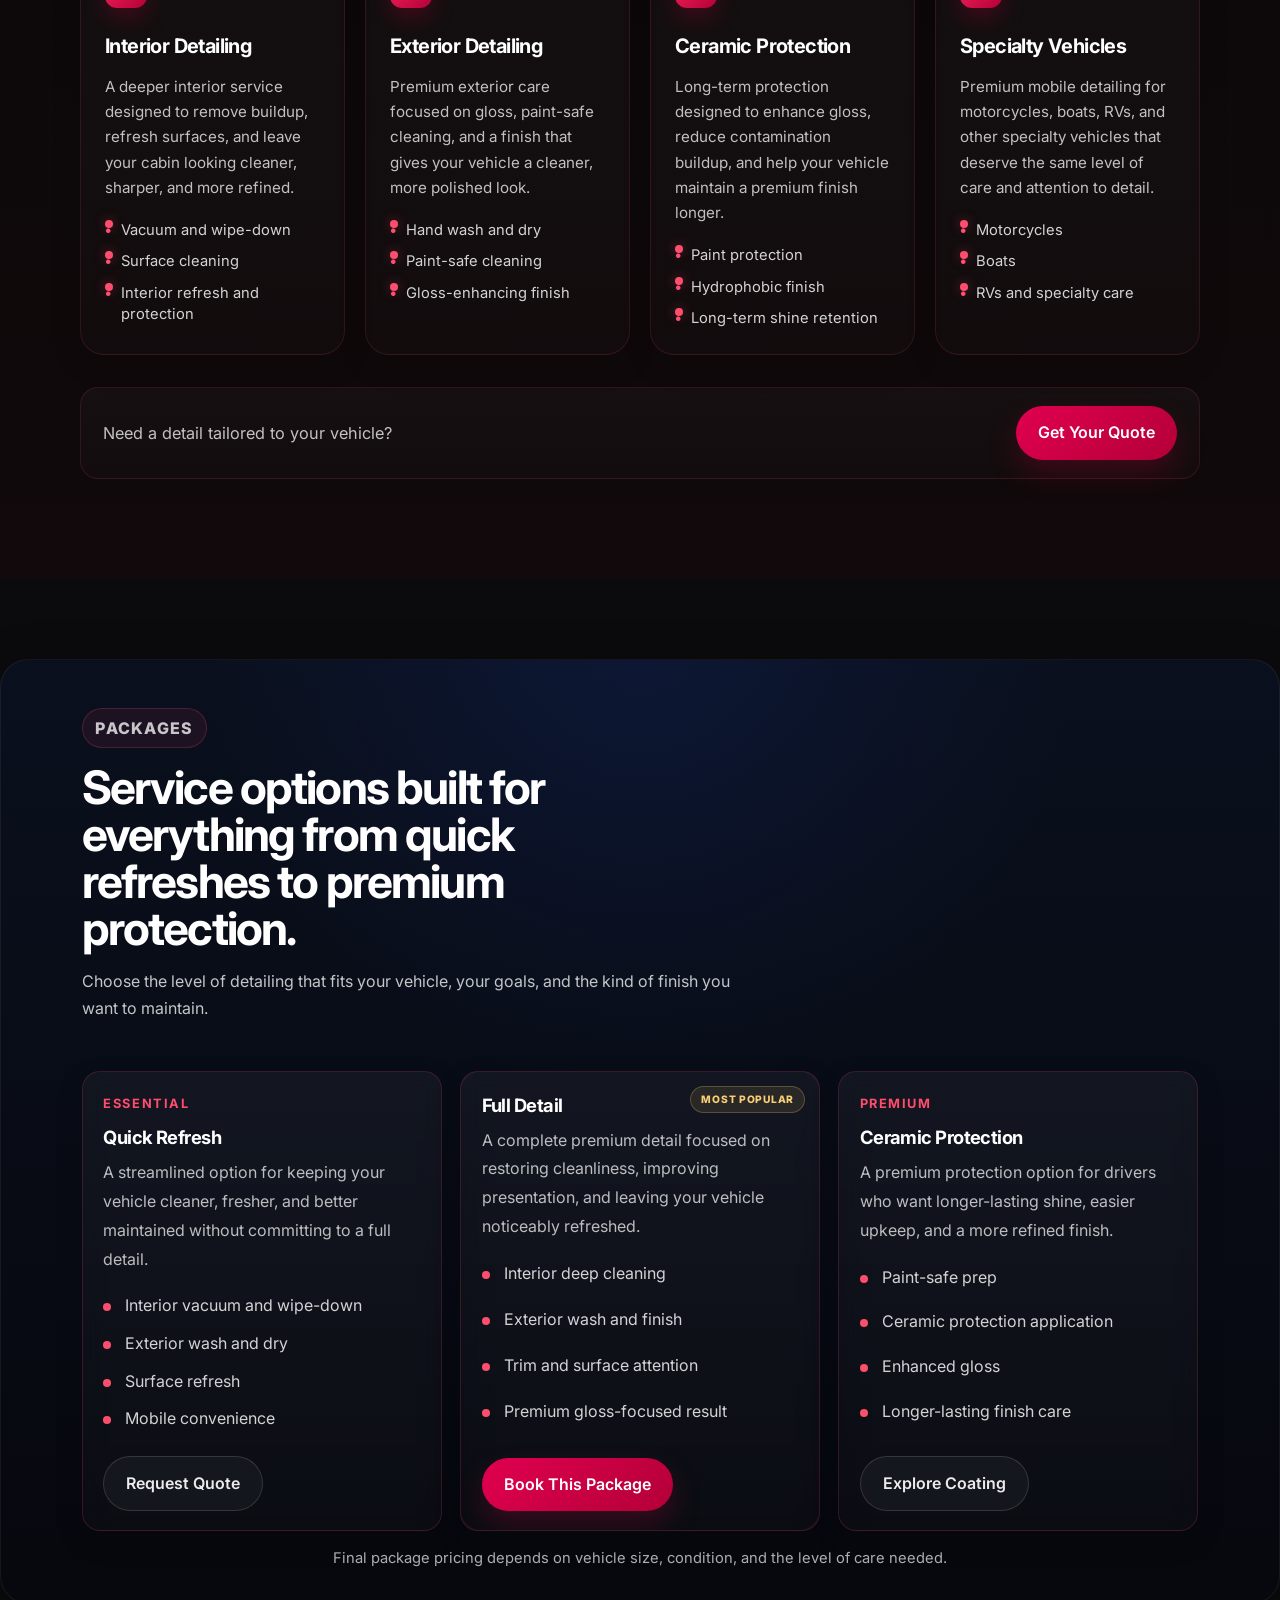
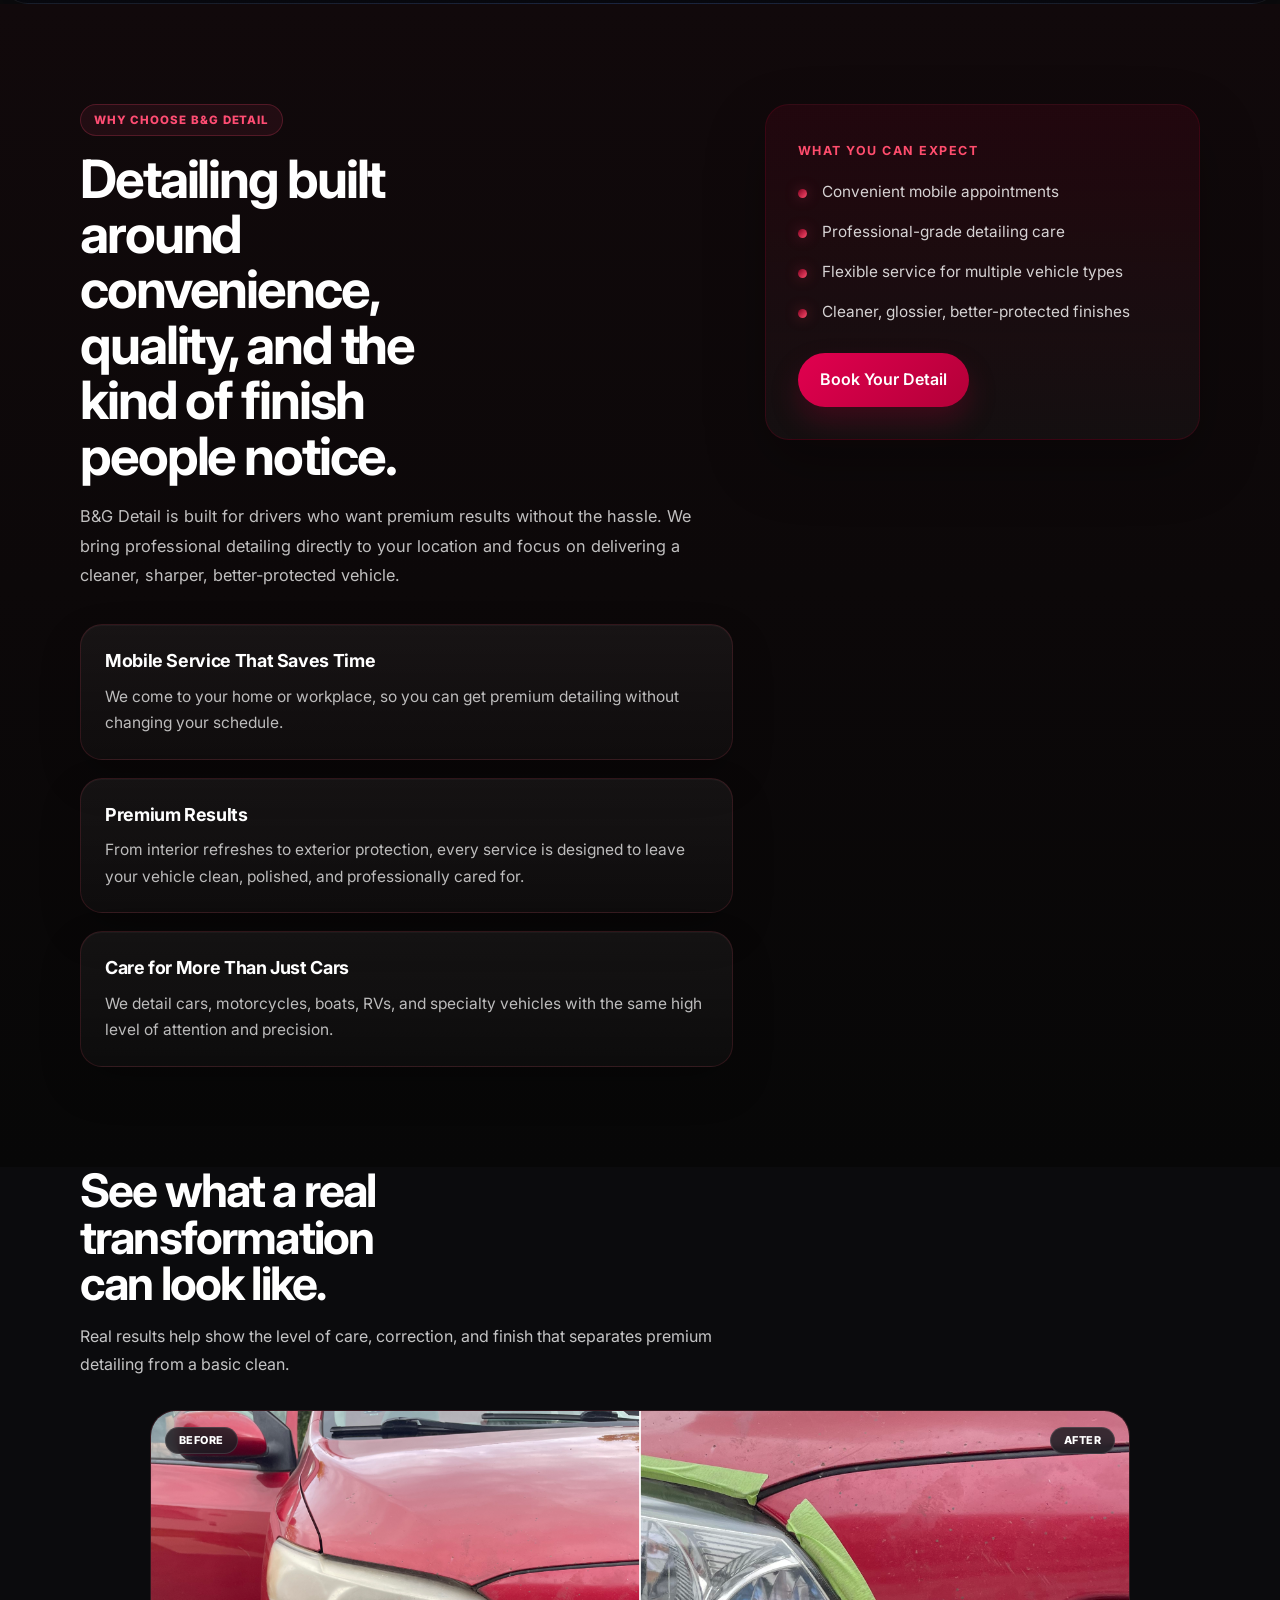
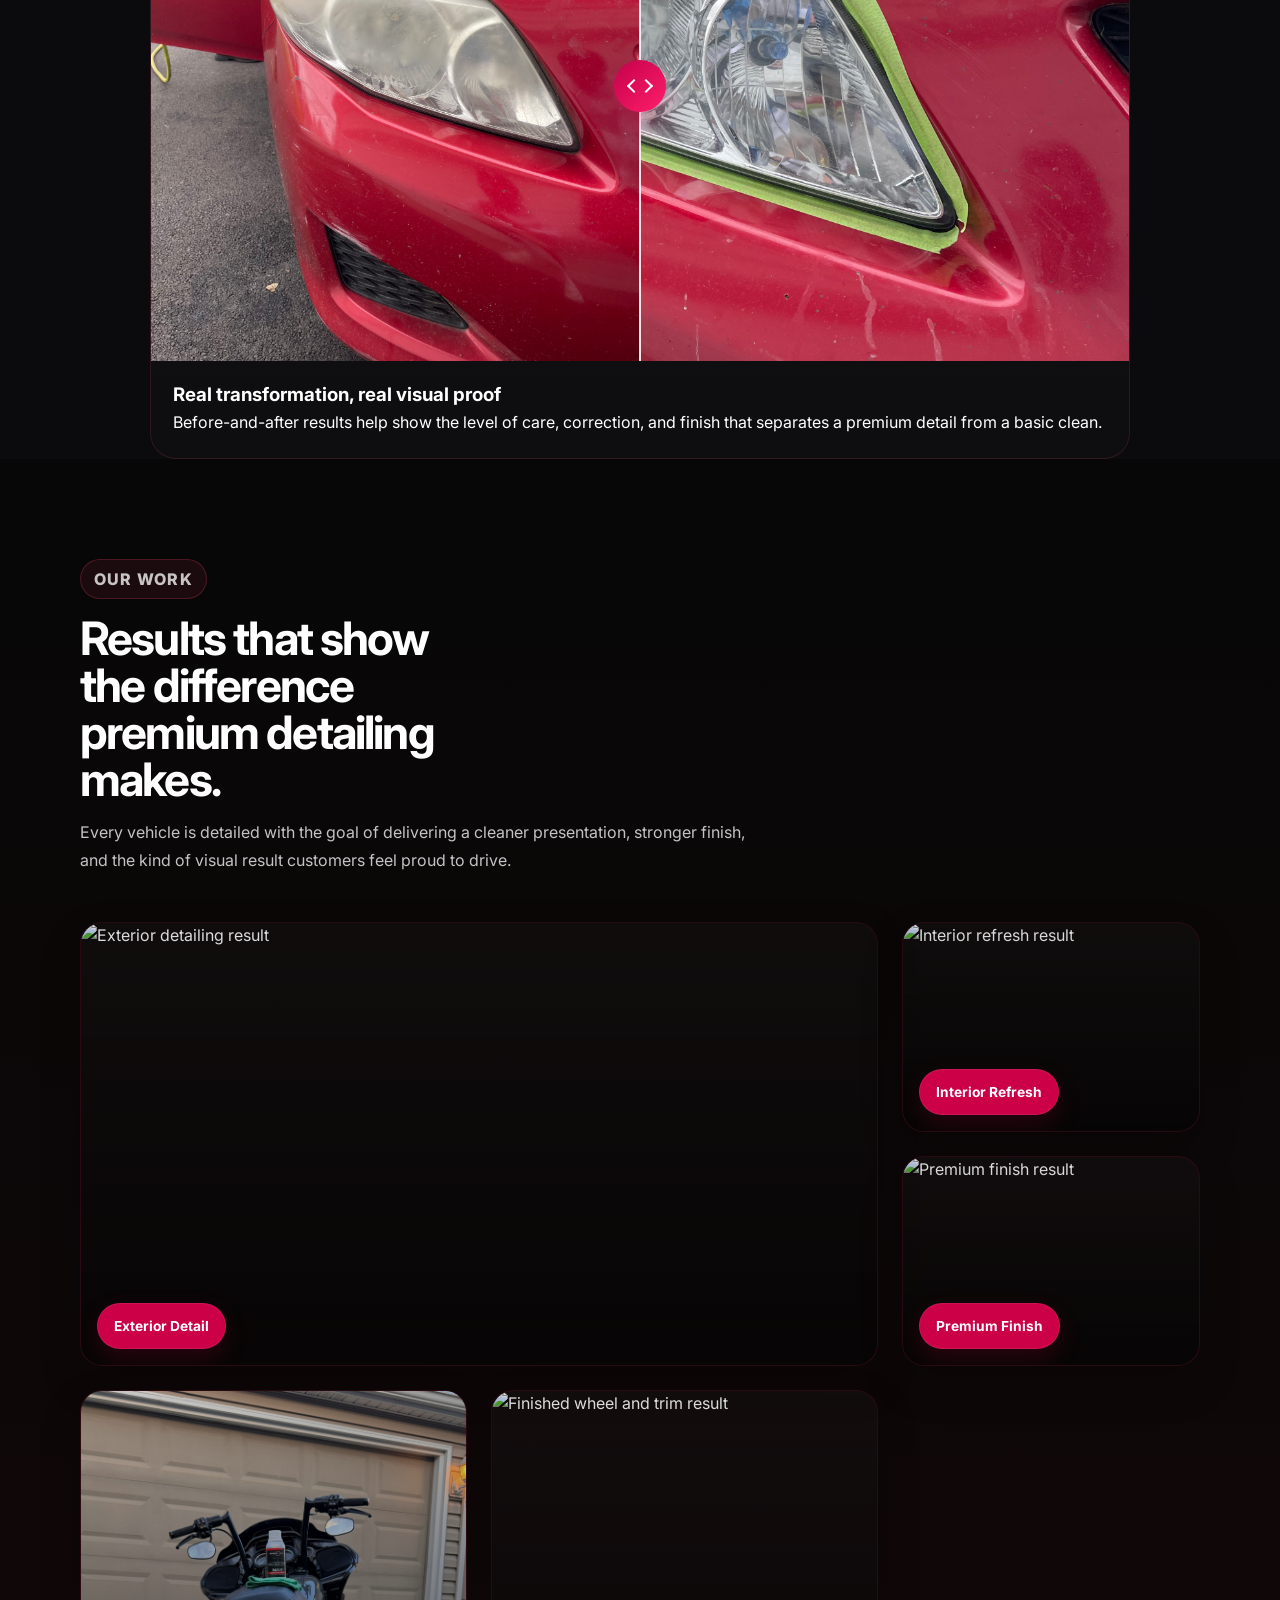
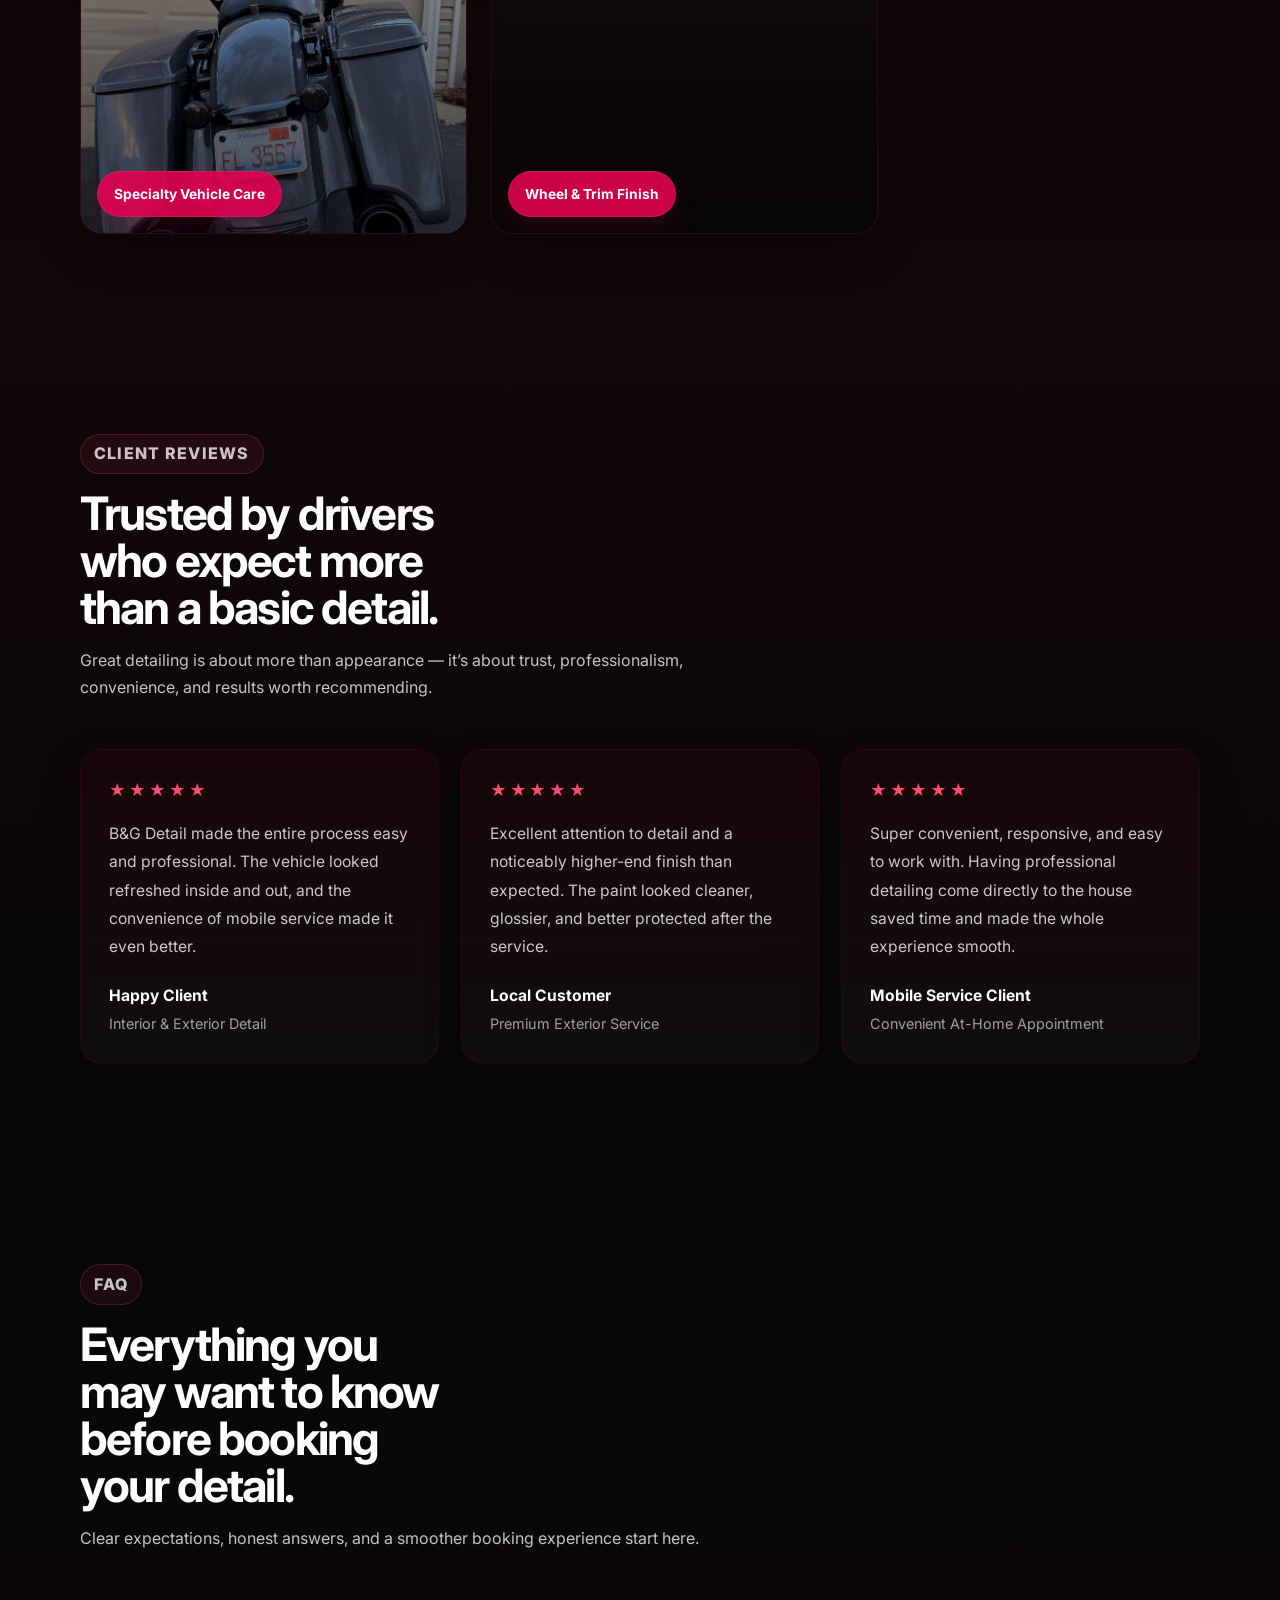
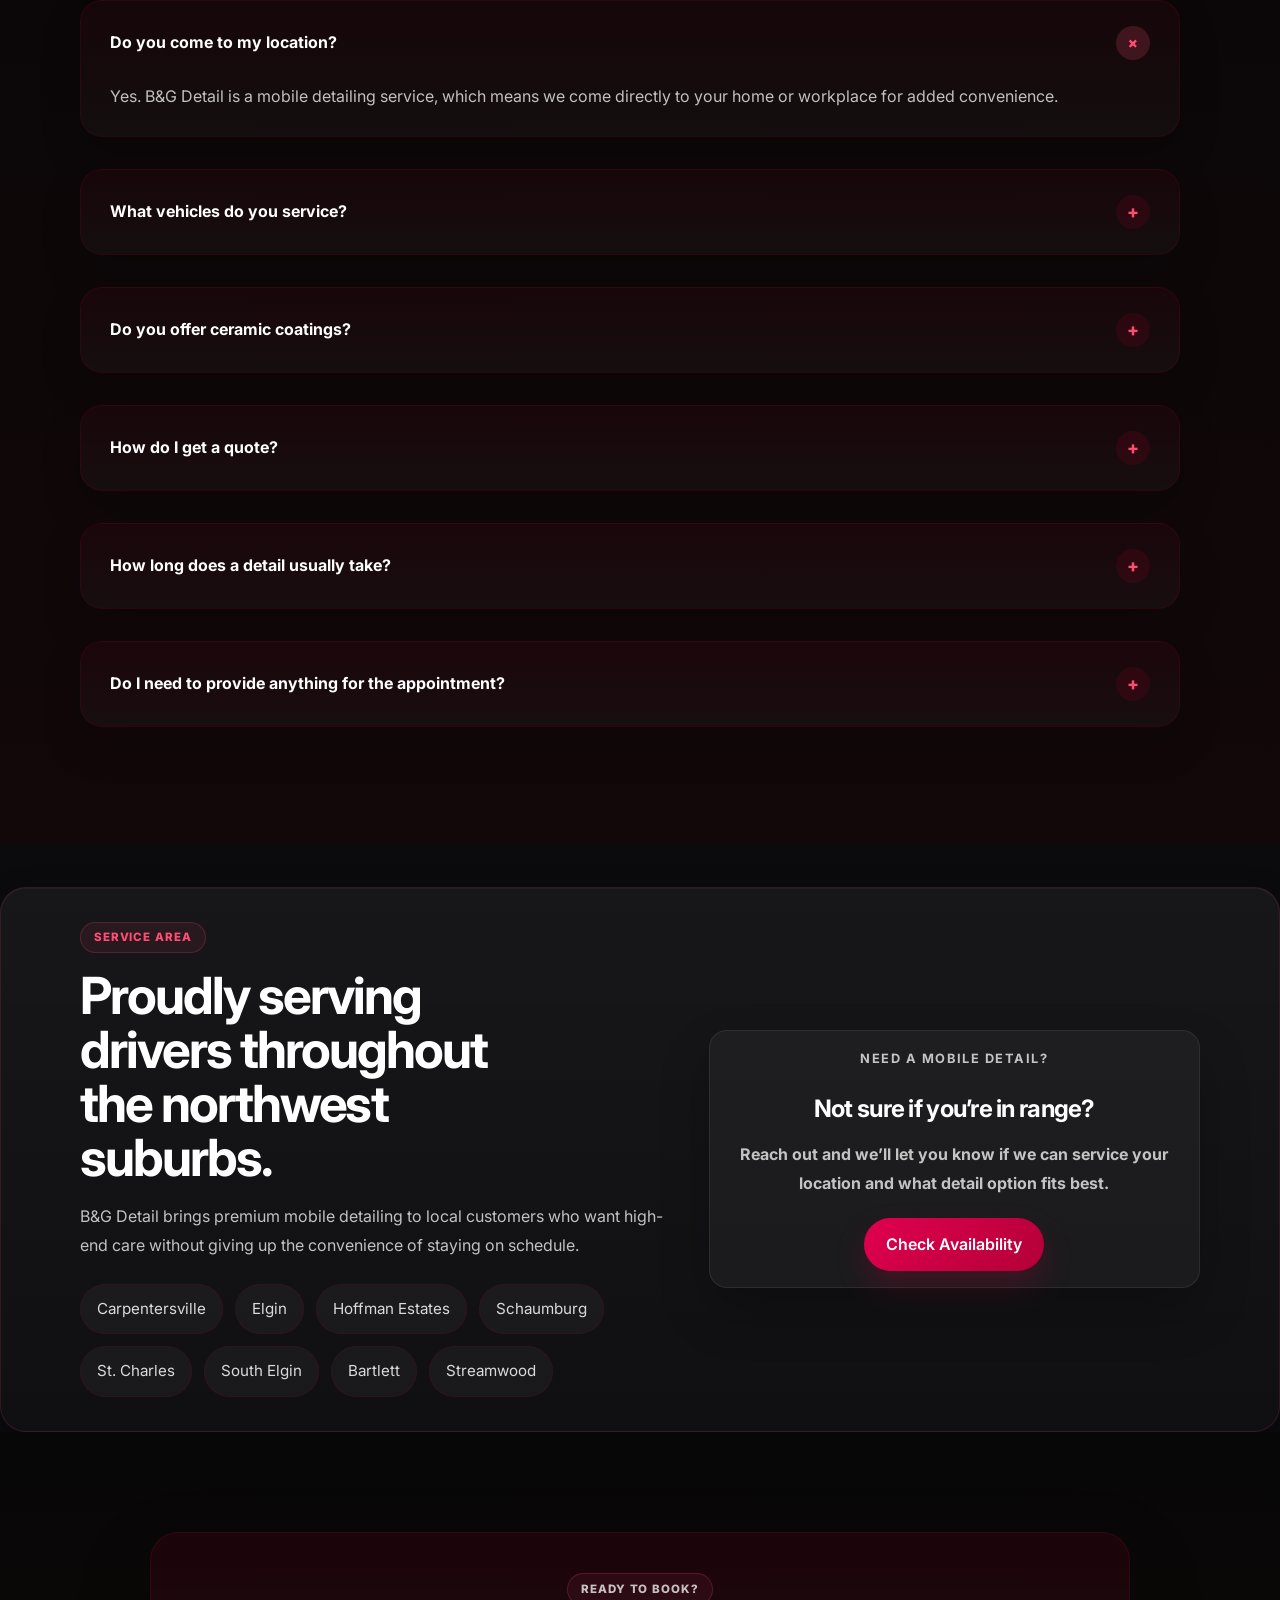
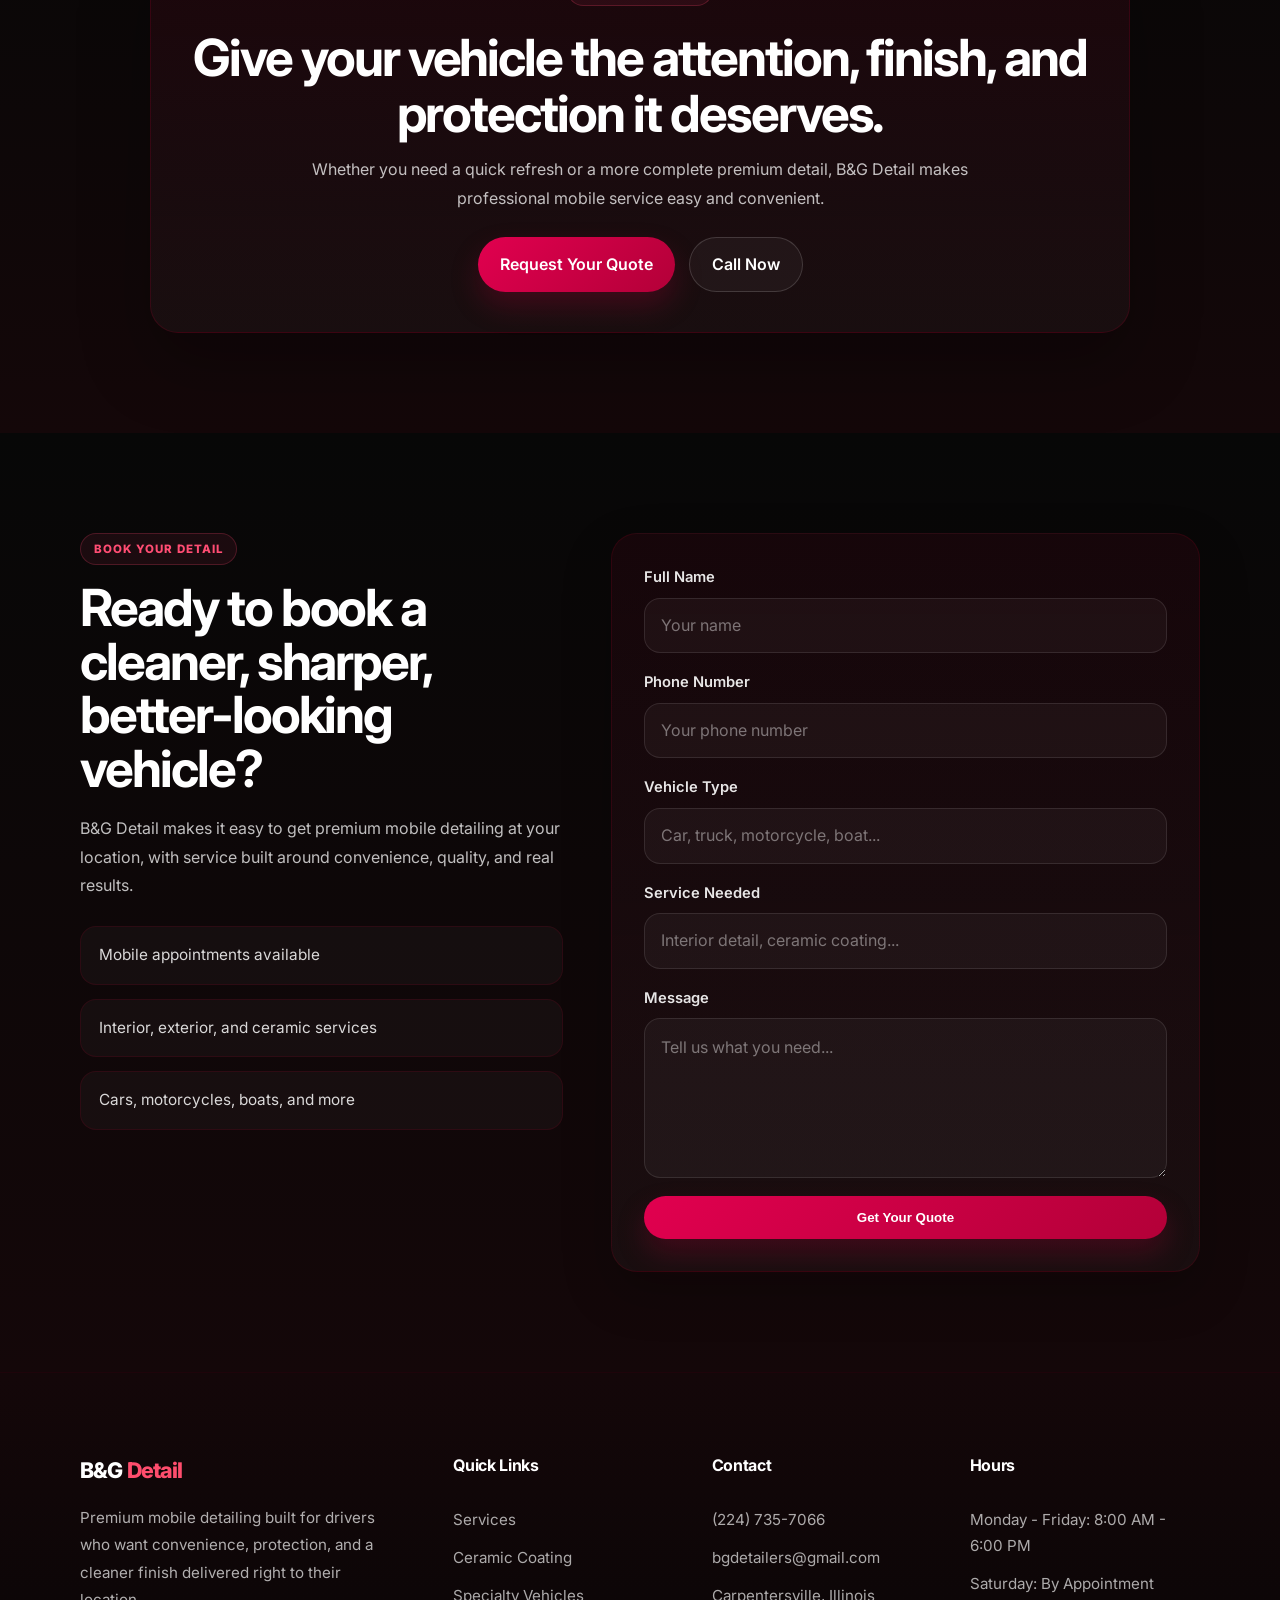
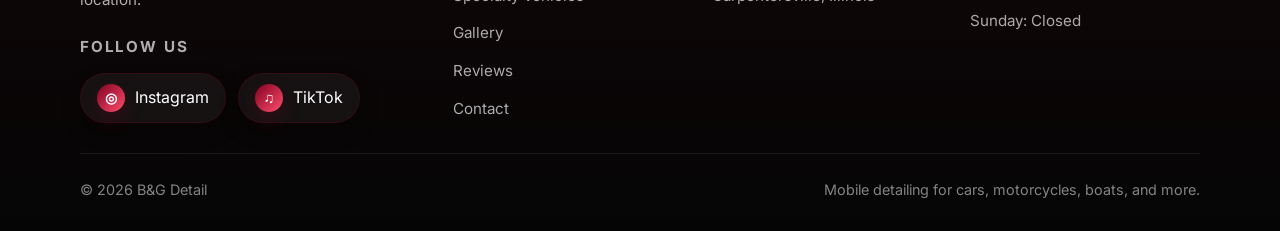
==== commit 1c768dcc: "Complete B&G Detail website updates" ====
--- a/index.html
+++ b/index.html
@@ -56,10 +56,10 @@
                 <a href="gallery.html">Gallery</a>
                 <a href="reviews.html">Reviews</a>
                 <a href="contact.html">Contact</a>
-                <a href="contact.html" class="btn btn-primary mobile-nav-cta">Book Now</a>
+                <a href="vehicle-type.html" class="btn btn-primary mobile-nav-cta">Book Now</a>
             </nav>
 
-            <a href="contact.html" class="btn btn-primary nav-cta">Book Now</a>
+            <a href="vehicle-type.html" class="btn btn-primary nav-cta">Book Now</a>
         </div>
     </header>
 
@@ -67,36 +67,49 @@
         <section class="hero" id="top">
             <div class="hero-overlay"></div>
 
-            <div class="container hero-content">
-                <p class="hero-eyebrow">Premium Mobile Detailing • Carpentersville, Illinois</p>
-
-                <h1>Professional mobile detailing for drivers who want a cleaner, glossier finish.</h1>
-
-                <p class="hero-subtext">
-                    B&amp;G Detail brings premium interior detailing, exterior care, ceramic protection,
-                    and specialty vehicle services directly to your home or workplace.
-                </p>
-
-                <div class="hero-buttons">
-                    <a href="contact.html" class="btn btn-primary">Book Now</a>
-                    <a href="services.html" class="btn btn-secondary">View Services</a>
-                </div>
-
-                <div class="trust-bar">
-                    <div class="trust-bar-item">
-                        <strong>Mobile Convenience</strong>
-                        <span>Detailing at your home or workplace</span>
-                    </div>
-                    <div class="trust-bar-item">
-                        <strong>Premium Finish</strong>
-                        <span>Interior, exterior, and ceramic care</span>
-                    </div>
-                    <div class="trust-bar-item">
-                        <strong>Specialty Vehicles</strong>
-                        <span>Cars, motorcycles, boats, and more</span>
-                    </div>
-                </div>
-            </div>
+            <div class="container hero-content hero-split">
+                <div class="hero-copy">
+                    <p class="hero-eyebrow">Premium Mobile Detailing • Carpentersville, Illinois</p>
+
+                    <h1>Professional mobile detailing for drivers who want a cleaner, glossier finish.</h1>
+
+                    <p class="hero-subtext">
+                        B&amp;G Detail brings premium interior detailing, exterior care, ceramic protection,
+                        and specialty vehicle services directly to your home or workplace.
+                    </p>
+
+                    <div class="hero-buttons">
+                        <a href="vehicle-type.html" class="btn btn-primary">Book Now</a>
+                        <a href="services.html" class="btn btn-secondary">View Services</a>
+                    </div>
+
+                    <div class="hero-proof-row">
+                        <div class="hero-proof-item">
+                            <strong>Mobile Convenience</strong>
+                            <span>Detailing at your home or workplace</span>
+                        </div>
+                        <div class="hero-proof-item">
+                            <strong>Premium Finish</strong>
+                            <span>Interior, exterior, and ceramic care</span>
+                        </div>
+                        <div class="hero-proof-item">
+                            <strong>Specialty Vehicles</strong>
+                            <span>Cars, motorcycles, boats, and more</span>
+                        </div>
+                    </div>
+                </div>
+
+                <div class="hero-visual">
+                    <div class="hero-image-wrap">
+                        <img src="assets/Images/gt3-rs.jpeg" alt="Premium exterior detailing result"
+                            class="hero-main-image">
+
+                        <div class="hero-result-copy">
+                            <strong>Real Client Result</strong>
+                            <span>Exterior gloss-focused wash and finish with a sharper, cleaner presentation.</span>
+                        </div>
+                    </div>
+                </div>
         </section>
 
         <section class="services" id="services">
@@ -170,7 +183,7 @@
 
                 <div class="services-cta">
                     <p>Need a detail tailored to your vehicle?</p>
-                    <a href="contact.html" class="btn btn-primary">Get Your Quote</a>
+                    <a href="vehicle-type.html" class="btn btn-primary">Get Your Quote</a>
                 </div>
             </div>
         </section>
@@ -200,7 +213,7 @@
                             <li>Surface refresh</li>
                             <li>Mobile convenience</li>
                         </ul>
-                        <a href="contact.html" class="btn btn-secondary">Get Pricing</a>
+                        <a href="vehicle-type.html" class="btn btn-secondary">Request Quote</a>
                     </article>
 
                     <article class="pricing-card featured-pricing">
@@ -216,7 +229,7 @@
                             <li>Trim and surface attention</li>
                             <li>Premium gloss-focused result</li>
                         </ul>
-                        <a href="contact.html" class="btn btn-primary">Book This Package</a>
+                        <a href="sedan-booking.html" class="btn btn-primary">Book This Package</a>
                     </article>
 
                     <article class="pricing-card">
@@ -232,9 +245,13 @@
                             <li>Enhanced gloss</li>
                             <li>Longer-lasting finish care</li>
                         </ul>
-                        <a href="contact.html" class="btn btn-secondary">Get Pricing</a>
-                    </article>
-                </div>
+                        <a href="ceramic-coating.html" class="btn btn-secondary">Explore Coating</a>
+                    </article>
+                </div>
+
+                <p class="pricing-micro-proof">
+                    Final package pricing depends on vehicle size, condition, and the level of care needed.
+                </p>
             </div>
         </section>
 
@@ -263,8 +280,7 @@
                                 <h3>Premium Results</h3>
                                 <p>
                                     From interior refreshes to exterior protection, every service is designed to leave
-                                    your
-                                    vehicle clean, polished, and professionally cared for.
+                                    your vehicle clean, polished, and professionally cared for.
                                 </p>
                             </div>
 
@@ -272,8 +288,7 @@
                                 <h3>Care for More Than Just Cars</h3>
                                 <p>
                                     We detail cars, motorcycles, boats, RVs, and specialty vehicles with the same high
-                                    level
-                                    of attention and precision.
+                                    level of attention and precision.
                                 </p>
                             </div>
                         </div>
@@ -289,7 +304,7 @@
                                 <li>Cleaner, glossier, better-protected finishes</li>
                             </ul>
 
-                            <a href="contact.html" class="btn btn-primary">Book Your Detail</a>
+                            <a href="vehicle-type.html" class="btn btn-primary">Book Your Detail</a>
                         </div>
                     </div>
                 </div>
@@ -302,16 +317,25 @@
                     <p class="section-eyebrow">Before &amp; After</p>
                     <h2>See what a real transformation can look like.</h2>
                     <p class="section-subtext">
-                        Once you get real media, swap the placeholders with actual B&amp;G Detail results.
+                        Real results help show the level of care, correction, and finish that separates premium
+                        detailing from a basic clean.
                     </p>
                 </div>
 
                 <div class="ba-slider-card">
-                    <div class="ba-slider" id="ba-slider">
-                        <div class="ba-image ba-before">Before</div>
-                        <div class="ba-image ba-after" id="ba-after-image">After</div>
-                        <input type="range" min="0" max="100" value="50" class="ba-range" id="ba-range">
-                        <div class="ba-handle" id="ba-handle"><span></span></div>
+                    <div class="ba-slider" data-before-after>
+                        <img src="assets/Images/headlight-after.jpeg" alt="Headlight after restoration" class="ba-img">
+                        <div class="ba-after-wrap">
+                            <img src="assets/Images/headlight-before.jpeg" alt="Headlight before restoration"
+                                class="ba-img">
+                        </div>
+                        <div class="ba-handle">
+                            <span></span>
+                        </div>
+                        <input type="range" min="0" max="100" value="50" class="ba-range"
+                            aria-label="Before and after slider">
+                        <div class="ba-label ba-label-left">Before</div>
+                        <div class="ba-label ba-label-right">After</div>
                     </div>
 
                     <div class="ba-copy">
@@ -338,37 +362,37 @@
 
                 <div class="gallery-grid">
                     <div class="gallery-card large">
-                        <div class="gallery-placeholder">Exterior Detail</div>
+                        <img src="assets/Images/f82-detail.jpeg" alt="Exterior detailing result">
                         <div class="gallery-overlay">
                             <span>Exterior Detail</span>
                         </div>
                     </div>
 
                     <div class="gallery-card">
-                        <div class="gallery-placeholder">Interior Refresh</div>
+                        <img src="assets/Images/interior-after.jpeg" alt="Interior refresh result">
                         <div class="gallery-overlay">
                             <span>Interior Refresh</span>
                         </div>
                     </div>
 
                     <div class="gallery-card">
-                        <div class="gallery-placeholder">Premium Finish</div>
+                        <img src="assets/Images/x6-detail.jpeg" alt="Premium finish result">
                         <div class="gallery-overlay">
                             <span>Premium Finish</span>
                         </div>
                     </div>
 
                     <div class="gallery-card">
-                        <div class="gallery-placeholder">Specialty Vehicle Care</div>
+                        <img src="assets/Images/motorcycle-detail.jpeg" alt="Specialty vehicle detailing result">
                         <div class="gallery-overlay">
                             <span>Specialty Vehicle Care</span>
                         </div>
                     </div>
 
                     <div class="gallery-card wide">
-                        <div class="gallery-placeholder">Mobile Service Convenience</div>
+                        <img src="assets/Images/tire-after.png" alt="Finished wheel and trim result">
                         <div class="gallery-overlay">
-                            <span>Mobile Convenience</span>
+                            <span>Wheel &amp; Trim Finish</span>
                         </div>
                     </div>
                 </div>
@@ -391,8 +415,7 @@
                         <div class="stars">★★★★★</div>
                         <p class="testimonial-text">
                             B&amp;G Detail made the entire process easy and professional. The vehicle looked refreshed
-                            inside and out,
-                            and the convenience of mobile service made it even better.
+                            inside and out, and the convenience of mobile service made it even better.
                         </p>
                         <div class="testimonial-author">
                             <strong>Happy Client</strong>
@@ -416,8 +439,7 @@
                         <div class="stars">★★★★★</div>
                         <p class="testimonial-text">
                             Super convenient, responsive, and easy to work with. Having professional detailing come
-                            directly
-                            to the house saved time and made the whole experience smooth.
+                            directly to the house saved time and made the whole experience smooth.
                         </p>
                         <div class="testimonial-author">
                             <strong>Mobile Service Client</strong>
@@ -447,8 +469,7 @@
                         <div class="faq-answer">
                             <p>
                                 Yes. B&amp;G Detail is a mobile detailing service, which means we come directly to your
-                                home
-                                or workplace for added convenience.
+                                home or workplace for added convenience.
                             </p>
                         </div>
                     </div>
@@ -500,8 +521,7 @@
                         <div class="faq-answer">
                             <p>
                                 Timing depends on the vehicle size, condition, and service selected, but we’ll give you
-                                a
-                                better estimate once we know what type of detail you need.
+                                a better estimate once we know what type of detail you need.
                             </p>
                         </div>
                     </div>
@@ -514,8 +534,7 @@
                         <div class="faq-answer">
                             <p>
                                 In most cases we’ll let you know ahead of time if anything is needed. The goal is to
-                                make
-                                the process smooth, simple, and convenient for you.
+                                make the process smooth, simple, and convenient for you.
                             </p>
                         </div>
                     </div>
@@ -570,7 +589,7 @@
                     </p>
 
                     <div class="final-cta-actions">
-                        <a href="contact.html" class="btn btn-primary">Request Your Quote</a>
+                        <a href="vehicle-type.html" class="btn btn-primary">Request Your Quote</a>
                         <a href="tel:2247357066" class="btn btn-secondary">Call Now</a>
                     </div>
                 </div>
--- a/style.css
+++ b/style.css
@@ -680,104 +680,6 @@
 }
 
 /* =========================
-   BEFORE / AFTER SLIDER
-========================= */
-.before-after-slider-section {
-    padding: 100px 0;
-    background: linear-gradient(180deg, #070707 0%, #140709 100%);
-}
-
-.ba-slider-card {
-    padding: 28px;
-    border-radius: 24px;
-    background: linear-gradient(180deg, rgba(128, 0, 32, 0.1), rgba(255, 255, 255, 0.03));
-    border: 1px solid rgba(128, 0, 32, 0.22);
-    box-shadow: 0 18px 40px rgba(0, 0, 0, 0.22);
-}
-
-.ba-slider {
-    position: relative;
-    width: 100%;
-    height: 420px;
-    overflow: hidden;
-    border-radius: 22px;
-    margin-bottom: 20px;
-}
-
-.ba-image {
-    position: absolute;
-    inset: 0;
-    display: flex;
-    align-items: center;
-    justify-content: center;
-    font-size: 1.15rem;
-    font-weight: 700;
-    letter-spacing: 0.04em;
-    color: rgba(255, 255, 255, 0.82);
-}
-
-.ba-before {
-    background: linear-gradient(135deg, rgba(255, 255, 255, 0.05), rgba(0, 0, 0, 0.72));
-}
-
-.ba-after {
-    background: linear-gradient(135deg, rgba(128, 0, 32, 0.35), rgba(0, 0, 0, 0.72));
-    width: 50%;
-    overflow: hidden;
-}
-
-.ba-range {
-    position: absolute;
-    inset: 0;
-    width: 100%;
-    height: 100%;
-    opacity: 0;
-    cursor: ew-resize;
-    z-index: 3;
-}
-
-.ba-handle {
-    position: absolute;
-    top: 0;
-    bottom: 0;
-    left: 50%;
-    width: 4px;
-    background: #ffffff;
-    transform: translateX(-50%);
-    z-index: 2;
-}
-
-.ba-handle::before {
-    content: "↔";
-    position: absolute;
-    top: 50%;
-    left: 50%;
-    width: 46px;
-    height: 46px;
-    transform: translate(-50%, -50%);
-    border-radius: 999px;
-    background: linear-gradient(135deg, #800020, #ff4d6d);
-    color: #ffffff;
-    display: inline-flex;
-    align-items: center;
-    justify-content: center;
-    font-size: 1.1rem;
-    font-weight: 800;
-    box-shadow: 0 12px 24px rgba(128, 0, 32, 0.28);
-}
-
-.ba-copy h3 {
-    font-size: 1.35rem;
-    margin-bottom: 10px;
-    letter-spacing: -0.03em;
-}
-
-.ba-copy p {
-    color: rgba(255, 255, 255, 0.74);
-    line-height: 1.8;
-}
-
-/* =========================
    GALLERY
 ========================= */
 .gallery {
@@ -928,6 +830,10 @@
 }
 
 .faq-item {
+    width: 130%;
+    max-width: 1100px;
+    margin: 0 auto 16px;
+    padding: 3px 5px;
     border-radius: 22px;
     background: linear-gradient(180deg, rgba(128, 0, 32, 0.1), rgba(255, 255, 255, 0.03));
     border: 1px solid rgba(128, 0, 32, 0.22);
@@ -1605,62 +1511,181 @@
     background: linear-gradient(180deg, #140709 0%, #070707 100%);
 }
 
+/* =========================
+   LUXURY GALLERY GRID
+========================= */
+
 .gallery-page-grid {
     display: grid;
-    grid-template-columns: repeat(3, 1fr);
-    gap: 20px;
-}
-
+    grid-template-columns: 1.35fr 1fr 1fr;
+    grid-auto-rows: 280px;
+    gap: 16px;
+    align-items: stretch;
+}
+
+/* base card */
 .gallery-showcase-card {
+    display: flex;
     position: relative;
-    min-height: 280px;
     overflow: hidden;
-    border-radius: 24px;
-    border: 1px solid rgba(128, 0, 32, 0.22);
-    background: rgba(255, 255, 255, 0.03);
-    box-shadow: 0 20px 44px rgba(0, 0, 0, 0.22);
-}
-
-.gallery-showcase-card.large {
-    grid-column: span 2;
-    min-height: 360px;
-}
-
-.gallery-showcase-card.wide {
-    grid-column: span 2;
-    min-height: 250px;
-}
-
-.gallery-showcase-card .gallery-placeholder {
-    position: absolute;
-    inset: 0;
-}
-
+    border-radius: 18px;
+    border: 1px solid rgba(255, 70, 110, 0.14);
+    background: rgba(255, 255, 255, 0.02);
+    box-shadow: 0 14px 34px rgba(0, 0, 0, 0.22);
+    min-height: 0;
+}
+
+.gallery-showcase-card {
+    transition: transform 0.35s ease, box-shadow 0.35s ease;
+}
+
+.gallery-showcase-card:hover {
+    transform: translateY(-6px) scale(1.01);
+    box-shadow: 0 20px 60px rgba(0, 0, 0, 0.6);
+}
+
+.gallery-showcase-image img {
+    transition: transform 0.6s ease;
+}
+
+.gallery-showcase-card:hover img {
+    transform: scale(1.08);
+}
+
+.gallery-showcase-overlay {
+    background: linear-gradient(to top,
+            rgba(0, 0, 0, 0.85) 0%,
+            rgba(0, 0, 0, 0.4) 50%,
+            rgba(0, 0, 0, 0) 100%);
+}
+
+.gallery-showcase-image {
+    width: 100%;
+    height: 100%;
+    object-fit: cover;
+    display: block;
+    flex: 1;
+    transition: transform 0.45s ease;
+}
+
+.gallery-showcase-card:hover .gallery-showcase-image {
+    transform: scale(1.03);
+}
+
+/* overlays */
 .gallery-page-overlay {
     position: absolute;
-    left: 20px;
-    right: 20px;
-    bottom: 20px;
-    z-index: 2;
-    padding: 18px;
-    border-radius: 18px;
-    background: rgba(0, 0, 0, 0.42);
-    border: 1px solid rgba(255, 255, 255, 0.08);
-    backdrop-filter: blur(10px);
-    -webkit-backdrop-filter: blur(10px);
+    inset: auto 0 0 0;
+    padding: 1rem 1rem 0.95rem;
+    background: linear-gradient(to top, rgba(5, 5, 8, 0.92), rgba(5, 5, 8, 0.15), transparent);
+}
+
+.gallery-card-meta {
+    display: inline-block;
+    margin-bottom: 0.5rem;
+    padding: 0.34rem 0.62rem;
+    font-size: 0.62rem;
+    font-weight: 800;
+    letter-spacing: 0.08em;
+    text-transform: uppercase;
+    border-radius: 999px;
+    background: rgba(255, 255, 255, 0.14);
+    color: #ffffff;
 }
 
 .gallery-page-overlay h3 {
-    font-size: 1.1rem;
-    margin-bottom: 8px;
-    color: #ffffff;
-    letter-spacing: -0.02em;
+    margin: 0 0 0.3rem;
+    font-size: 1rem;
+    line-height: 1.2;
+    color: #ffffff;
 }
 
 .gallery-page-overlay p {
-    color: rgba(255, 255, 255, 0.74);
-    font-size: 0.94rem;
-    line-height: 1.7;
+    margin: 0;
+    font-size: 0.78rem;
+    line-height: 1.45;
+    color: rgba(255, 255, 255, 0.78);
+}
+
+/* LUXURY PLACEMENT */
+
+/* 1 - Bentley hero */
+.gallery-page-grid>.gallery-showcase-card:nth-child(1) {
+    grid-column: 1 / 3;
+    grid-row: 1 / 3;
+}
+
+/* 2 - Porsche tall feature */
+.gallery-page-grid>.gallery-showcase-card:nth-child(2) {
+    grid-column: 3 / 4;
+    grid-row: 1 / 3;
+}
+
+/* 3 - X6 */
+.gallery-page-grid>.gallery-showcase-card:nth-child(3) {
+    grid-column: 1 / 2;
+    grid-row: 3 / 4;
+}
+
+/* 4 - carpet lines / detail finish */
+.gallery-page-grid>.gallery-showcase-card:nth-child(4) {
+    grid-column: 2 / 3;
+    grid-row: 3 / 4;
+}
+
+/* 5 - motorcycle taller */
+.gallery-page-grid>.gallery-showcase-card:nth-child(5) {
+    grid-column: 1 / 2;
+    grid-row: 4 / 6;
+}
+
+/* 6 - wheel taller but not ridiculous */
+.gallery-page-grid>.gallery-showcase-card:nth-child(6) {
+    grid-column: 2 / 3;
+    grid-row: 4 / 6;
+}
+
+/* image crop tuning */
+.gallery-page-grid>.gallery-showcase-card:nth-child(1) .gallery-showcase-image {
+    object-position: center;
+}
+
+.gallery-page-grid>.gallery-showcase-card:nth-child(2) .gallery-showcase-image {
+    object-position: center;
+}
+
+.gallery-page-grid>.gallery-showcase-card:nth-child(5) .gallery-showcase-image {
+    object-position: center 18%;
+}
+
+.gallery-page-grid>.gallery-showcase-card:nth-child(6) .gallery-showcase-image {
+    object-position: center;
+}
+
+/* mobile */
+@media (max-width: 900px) {
+    .gallery-page-grid {
+        grid-template-columns: 1fr;
+        grid-auto-rows: 260px;
+    }
+
+    .gallery-page-grid>.gallery-showcase-card:nth-child(1),
+    .gallery-page-grid>.gallery-showcase-card:nth-child(2),
+    .gallery-page-grid>.gallery-showcase-card:nth-child(3),
+    .gallery-page-grid>.gallery-showcase-card:nth-child(4),
+    .gallery-page-grid>.gallery-showcase-card:nth-child(5),
+    .gallery-page-grid>.gallery-showcase-card:nth-child(6) {
+        grid-column: auto;
+        grid-row: auto;
+    }
+
+    .gallery-page-overlay h3 {
+        font-size: 0.95rem;
+    }
+
+    .gallery-page-overlay p {
+        font-size: 0.76rem;
+    }
 }
 
 .gallery-page-cta {
@@ -2669,7 +2694,7 @@
     .gallery-card.wide,
     .gallery-showcase-card.large,
     .gallery-showcase-card.wide {
-        grid-column: span 2;
+        grid-column: span 1;
     }
 
     .featured-pricing {
@@ -3606,25 +3631,30 @@
 
 .ba-label {
     position: absolute;
-    top: 16px;
-    z-index: 4;
-    padding: 8px 12px;
+    top: 14px;
+    z-index: 6;
+    padding: 6px 10px;
     border-radius: 999px;
-    background: rgba(8, 8, 10, 0.6);
+    background: rgba(28, 28, 34, 0.84);
     border: 1px solid rgba(255, 255, 255, 0.12);
-    color: #ffffff;
-    font-size: 0.74rem;
-    font-weight: 700;
-    letter-spacing: 0.08em;
+    color: transparent;
+    font-size: 0.66rem;
+    font-weight: 800;
+    letter-spacing: 0.04em;
+    line-height: 1;
     text-transform: uppercase;
+    width: auto;
+    min-width: 0;
 }
 
 .ba-label-left {
-    left: 16px;
+    left: 14px;
+    right: auto;
 }
 
 .ba-label-right {
-    right: 16px;
+    right: 14px;
+    left: auto;
 }
 
 .ba-content {
@@ -5283,4 +5313,4864 @@
     .pricing-block:last-child .pricing-block-image img {
         height: 190px;
     }
+}
+
+.hero-split {
+    display: grid;
+    grid-template-columns: 1.05fr 0.95fr;
+    gap: 2.25rem;
+    align-items: center;
+}
+
+.hero img {
+    border-radius: 20px;
+    box-shadow: 0 25px 60px rgba(0, 0, 0, 0.5);
+    transform: perspective(1000px) rotateX(2deg) rotateY(-2deg);
+}
+
+.hero-copy {
+    max-width: 760px;
+}
+
+.hero-trust-upgrade {
+    margin-top: 1.4rem;
+}
+
+.hero-visual {
+    display: grid;
+    gap: 1rem;
+}
+
+.hero-visual-main img {
+    width: 100%;
+    height: 540px;
+    object-fit: cover;
+    object-position: center;
+    display: block;
+}
+
+.hero-visual-main {
+    border-radius: 26px;
+    overflow: hidden;
+    border: 1px solid rgba(255, 255, 255, 0.08);
+    box-shadow: 0 20px 48px rgba(0, 0, 0, 0.24);
+}
+
+.hero-visual-stack {
+    display: grid;
+    grid-template-columns: repeat(3, minmax(0, 1fr));
+    gap: 0.8rem;
+}
+
+.hero-mini-card {
+    padding: 1rem;
+    border-radius: 16px;
+    background: linear-gradient(180deg, rgba(255, 255, 255, 0.03), rgba(255, 255, 255, 0.015));
+    border: 1px solid rgba(255, 255, 255, 0.08);
+}
+
+.hero-mini-card span {
+    display: block;
+    margin-bottom: 0.35rem;
+    color: #ff4d73;
+    font-size: 0.78rem;
+    font-weight: 700;
+    letter-spacing: 0.06em;
+    text-transform: uppercase;
+}
+
+.hero-mini-card strong {
+    font-size: 0.92rem;
+    line-height: 1.45;
+}
+
+.pricing-micro-proof {
+    text-align: center;
+    margin-top: 1.2rem;
+    color: rgba(255, 255, 255, 0.72);
+    font-size: 0.92rem;
+    line-height: 1.6;
+}
+
+.before-after-slider-section .ba-slider-card {
+    max-width: 980px;
+    margin: 0 auto;
+    overflow: hidden;
+    border-radius: 26px;
+    background: linear-gradient(180deg, rgba(255, 255, 255, 0.03), rgba(255, 255, 255, 0.015));
+    border: 1px solid rgba(255, 70, 110, 0.14);
+}
+
+.before-after-slider .ba-slider {
+    position: relative;
+    aspect-ratio: 16 / 9;
+    overflow: hidden;
+}
+
+.before-after-slider-section .ba-img {
+    width: 100%;
+    height: 100%;
+    object-fit: cover;
+    display: block;
+}
+
+.before-after-slider-section .ba-after-wrap {
+    position: absolute;
+    top: 0;
+    left: 0;
+    width: 50%;
+    height: 100%;
+    overflow: hidden;
+}
+
+.before-after-slider-section .ba-range {
+    position: absolute;
+    inset: 0;
+    width: 100%;
+    height: 100%;
+    opacity: 0;
+    cursor: ew-resize;
+    z-index: 3;
+}
+
+.before-after-slider-section .ba-handle {
+    position: absolute;
+    top: 0;
+    left: 50%;
+    width: 2px;
+    height: 100%;
+    background: rgba(255, 255, 255, 0.82);
+    transform: translatex(-50%);
+    z-index: 2;
+}
+
+.before-after-slider-section .ba-handle span {
+    position: absolute;
+    top: 50%;
+    left: 50%;
+    width: 54px;
+    height: 54px;
+    border-radius: 999px;
+    background: linear-gradient(135deg, #e1004f, #b30038);
+    transform: translate(-50%, -50%);
+    box-shadow: 0 14px 30px rgba(179, 0, 56, 0.28);
+}
+
+.before-after-slider-section .ba-handle span::before,
+.before-after-slider-section .ba-handle span::after {
+    content: "";
+    position: absolute;
+    top: 50%;
+    width: 10px;
+    height: 10px;
+    border-top: 2px solid #fff;
+    border-right: 2px solid #fff;
+}
+
+.before-after-slider-section .ba-handle span::before {
+    left: 16px;
+    transform: translateY(-50%) rotate(45deg);
+}
+
+.before-after-slider-section .ba-label {
+    position: absolute;
+    top: 16px;
+    z-index: 2;
+    padding: 0.45rem 0.75rem;
+    border-radius: 999px;
+    background: rgba(20, 20, 24, 0.72);
+    color: #fff;
+    font-size: 0.75rem;
+    font-weight: 700;
+    text-transform: uppercase;
+    letter-spacing: 0.05em;
+}
+
+.before-after-slider-section .ba-label-left {
+    left: 16px;
+}
+
+.before-after-slider-section .ba-label-right {
+    right: 16px;
+}
+
+.before-after-slider-section .ba-copy {
+    padding: 1.35rem 1.4rem 1.5rem;
+}
+
+.gallery-card {
+    position: relative;
+    overflow: hidden;
+}
+
+.gallery-card img {
+    width: 100%;
+    height: 100%;
+    object-fit: cover;
+    display: block;
+    transition: transform 0.35s ease;
+}
+
+.gallery-card:hover img {
+    transform: scale(1.04);
+}
+
+.gallery-overlay {
+    position: absolute;
+    inset: auto 14px 14px 14px;
+    z-index: 2;
+}
+
+.gallery-overlay span {
+    display: inline-flex;
+    padding: 0.65rem 1rem;
+    border-radius: 999px;
+    background: rgba(225, 0, 79, 0.9);
+    color: #fff;
+    font-weight: 700;
+    font-size: 0.88rem;
+    box-shadow: 0 10px 24px rgba(179, 0, 56, 0.2);
+}
+
+.gallery-card.wide img {
+    object-fit: contain;
+    background: linear-gradient(180deg, rgba(10, 10, 10, 1), rgba(8, 8, 12, 1));
+    padding: 1.4rem;
+}
+
+@media (max-width: 1100px) {
+    .hero-split {
+        grid-template-columns: 1fr;
+    }
+
+    .hero-visual-main img {
+        height: 420px;
+    }
+}
+
+@media (max-width: 768px) {
+    .hero-visual-stack {
+        grid-template-columns: 1fr;
+    }
+
+    .hero-visual-main img {
+        height: 300px;
+    }
+
+    .before-after-slider-section .ba-slider {
+        aspect-ratio: 1 / 1;
+    }
+}
+
+/* =========================================
+   HOMEPAGE FINAL CLEANUP OVERRIDES
+   Paste at very bottom of style.css
+========================================= */
+
+/* HERO: cleaner flow */
+.hero {
+    min-height: auto;
+    padding: 120px 0 72px;
+    background:
+        linear-gradient(rgba(10, 0, 0, 0.74), rgba(0, 0, 0, 0.86)),
+        radial-gradient(circle at top right, rgba(128, 0, 32, 0.18), transparent 28%),
+        radial-gradient(circle at bottom left, rgba(255, 255, 255, 0.03), transparent 24%);
+}
+
+.hero-content.hero-split {
+    display: grid;
+    grid-template-columns: 1.02fr 0.98fr;
+    gap: 2.6rem;
+    align-items: center;
+    max-width: none;
+}
+
+.hero-copy {
+    max-width: 720px;
+}
+
+.hero h1 {
+    max-width: 11ch;
+    margin-bottom: 1rem;
+    font-size: clamp(2.9rem, 6vw, 5.1rem);
+    line-height: 0.96;
+    letter-spacing: -0.05em;
+}
+
+.hero-subtext {
+    max-width: 620px;
+    margin-bottom: 1.4rem;
+    font-size: 1rem;
+    line-height: 1.75;
+}
+
+.hero-buttons {
+    margin-bottom: 1.35rem;
+}
+
+/* keep only the top trust row feeling intentional */
+.hero-proof-row,
+.hero-trust-upgrade,
+.trust-bar {
+    display: grid;
+    grid-template-columns: repeat(3, minmax(0, 1fr));
+    gap: 0.85rem;
+    margin-top: 0;
+}
+
+.hero-proof-item,
+.trust-bar-item {
+    padding: 0.95rem 1rem;
+    border-radius: 16px;
+    background: linear-gradient(180deg, rgba(255, 255, 255, 0.035), rgba(255, 255, 255, 0.015));
+    border: 1px solid rgba(255, 70, 110, 0.14);
+    box-shadow: 0 10px 24px rgba(0, 0, 0, 0.14);
+}
+
+.hero-proof-item strong,
+.trust-bar-item strong {
+    display: block;
+    margin-bottom: 0.3rem;
+    font-size: 0.94rem;
+}
+
+.hero-proof-item span,
+.trust-bar-item span {
+    color: rgba(255, 255, 255, 0.72);
+    font-size: 0.87rem;
+    line-height: 1.45;
+}
+
+/* HERO IMAGE: make it premium, not dropped in */
+.hero-visual {
+    display: block;
+}
+
+.hero-visual-main {
+    position: relative;
+    border-radius: 28px;
+    overflow: hidden;
+    border: 1px solid rgba(255, 255, 255, 0.08);
+    box-shadow: 0 30px 70px rgba(0, 0, 0, 0.34);
+}
+
+.hero-visual-main::after {
+    content: "";
+    position: absolute;
+    inset: auto 10% -18px 10%;
+    height: 46px;
+    background: rgba(255, 77, 109, 0.16);
+    filter: blur(28px);
+    z-index: -1;
+}
+
+.hero-visual-main img {
+    width: 100%;
+    height: 520px;
+    object-fit: cover;
+    object-position: center;
+    display: block;
+}
+
+/* hide the extra mini cards under image - they clutter the top */
+.hero-visual-stack,
+.hero-mini-card {
+    display: none !important;
+}
+
+/* add a cleaner image label */
+.hero-visual-main::before {
+    content: "Real Client Result";
+    position: absolute;
+    top: 16px;
+    left: 16px;
+    z-index: 2;
+    padding: 0.55rem 0.9rem;
+    border-radius: 999px;
+    background: rgba(12, 12, 18, 0.74);
+    border: 1px solid rgba(255, 255, 255, 0.1);
+    color: #ffffff;
+    font-size: 0.78rem;
+    font-weight: 700;
+    letter-spacing: 0.04em;
+    backdrop-filter: blur(10px);
+}
+
+/* SERVICES CTA */
+.services-cta {
+    margin-top: 2rem;
+    padding: 1.15rem 1.35rem;
+    border-radius: 18px;
+}
+
+/* PRICING: tighten CTA overload visually */
+.pricing-card .btn {
+    width: auto;
+}
+
+.pricing-card .btn-secondary {
+    opacity: 0.92;
+}
+
+.pricing-micro-proof {
+    text-align: center;
+    margin-top: 1rem;
+    color: rgba(255, 255, 255, 0.68);
+    font-size: 0.92rem;
+    line-height: 1.6;
+}
+
+/* WHY CHOOSE: better balance */
+.why-choose-grid {
+    align-items: start;
+    gap: 2rem;
+}
+
+.why-card-inner {
+    padding: 2rem;
+}
+
+.why-choose-card {
+    position: sticky;
+    top: 110px;
+}
+
+/* BEFORE / AFTER */
+.before-after-slider-section .section-heading {
+    margin-bottom: 2rem;
+}
+
+.before-after-slider-section .ba-slider-card {
+    max-width: 980px;
+    margin: 0 auto;
+    border-radius: 26px;
+    overflow: hidden;
+    background: linear-gradient(180deg, rgba(255, 255, 255, 0.03), rgba(255, 255, 255, 0.015));
+    border: 1px solid rgba(255, 70, 110, 0.14);
+}
+
+.before-after-slider-section .ba-slider {
+    aspect-ratio: 16 / 9;
+    height: auto;
+    margin-bottom: 0;
+}
+
+.before-after-slider-section .ba-img {
+    width: 100%;
+    height: 100%;
+    object-fit: cover;
+    display: block;
+}
+
+.before-after-slider-section .ba-after-wrap {
+    position: absolute;
+    top: 0;
+    left: 0;
+    width: 50%;
+    height: 100%;
+    overflow: hidden;
+}
+
+.before-after-slider-section .ba-range {
+    position: absolute;
+    inset: 0;
+    width: 100%;
+    height: 100%;
+    opacity: 0;
+    cursor: ew-resize;
+    z-index: 3;
+}
+
+.before-after-slider-section .ba-handle {
+    position: absolute;
+    top: 0;
+    left: 50%;
+    width: 2px;
+    height: 100%;
+    background: rgba(255, 255, 255, 0.84);
+    transform: translateX(-50%);
+    z-index: 2;
+}
+
+.before-after-slider-section .ba-handle::before {
+    content: "↔";
+    position: absolute;
+    top: 50%;
+    left: 50%;
+    width: 54px;
+    height: 54px;
+    transform: translate(-50%, -50%);
+    border-radius: 999px;
+    background: linear-gradient(135deg, #800020, #ff4d6d);
+    color: #ffffff;
+    display: inline-flex;
+    align-items: center;
+    justify-content: center;
+    font-size: 1.08rem;
+    font-weight: 800;
+    box-shadow: 0 14px 28px rgba(128, 0, 32, 0.28);
+}
+
+.before-after-slider-section .ba-copy {
+    padding: 1.2rem 1.35rem 1.4rem;
+}
+
+/* GALLERY: make last card feel real, not placeholder */
+.gallery-grid {
+    align-items: stretch;
+}
+
+.gallery-card {
+    border-radius: 22px;
+}
+
+.gallery-card img {
+    width: 100%;
+    height: 100%;
+    object-fit: cover;
+    transition: transform 0.35s ease;
+}
+
+.gallery-card:hover img {
+    transform: scale(1.04);
+}
+
+.gallery-card.wide img {
+    object-fit: cover;
+    object-position: center;
+    padding: 0;
+    background: none;
+}
+
+.gallery-overlay span {
+    background: rgba(225, 0, 79, 0.9);
+    border: 1px solid rgba(255, 255, 255, 0.08);
+    box-shadow: 0 10px 24px rgba(179, 0, 56, 0.2);
+}
+
+/* TESTIMONIALS */
+.testimonial-card {
+    transition: transform 0.25s ease, box-shadow 0.25s ease, border-color 0.25s ease;
+}
+
+.testimonial-card:hover {
+    transform: translateY(-5px);
+    box-shadow: 0 22px 46px rgba(0, 0, 0, 0.24);
+    border-color: rgba(255, 70, 110, 0.28);
+}
+
+/* FAQ */
+.faq-grid {
+    max-width: 920px;
+}
+
+/* FINAL CTA + CONTACT spacing */
+.final-cta-card {
+    max-width: 980px;
+    margin: 0 auto;
+}
+
+.contact-wrap {
+    align-items: start;
+    gap: 2.2rem;
+}
+
+.contact-card {
+    max-width: 520px;
+    margin-left: auto;
+}
+
+.contact-form .btn {
+    width: 100%;
+}
+
+/* MOBILE */
+@media (max-width: 1100px) {
+    .hero-content.hero-split {
+        grid-template-columns: 1fr;
+        gap: 2rem;
+    }
+
+    .hero-visual-main img {
+        height: 420px;
+    }
+
+    .why-choose-card {
+        position: static;
+    }
+}
+
+@media (max-width: 768px) {
+    .hero {
+        padding: 108px 0 64px;
+    }
+
+    .hero h1 {
+        font-size: clamp(2.6rem, 11vw, 4.1rem);
+        max-width: 10ch;
+    }
+
+    .hero-proof-row,
+    .hero-trust-upgrade,
+    .trust-bar {
+        grid-template-columns: 1fr;
+    }
+
+    .hero-visual-main img {
+        height: 300px;
+        border-radius: 22px;
+    }
+
+    .hero-visual-main {
+        border-radius: 22px;
+    }
+
+    .services-cta,
+    .final-cta-actions {
+        flex-direction: column;
+        align-items: stretch;
+        text-align: center;
+    }
+
+    .before-after-slider-section .ba-slider {
+        aspect-ratio: 1 / 1;
+    }
+}
+
+/* =========================================
+   HOMEPAGE FINAL OVERRIDES
+========================================= */
+
+/* HERO - Porsche text underneath */
+.hero-image-wrap .hero-result-copy {
+    margin-top: 12px;
+    max-width: 410px;
+    padding-right: 6px;
+}
+
+.hero-image-wrap .hero-result-copy strong {
+    display: block;
+    margin-bottom: 4px;
+    font-size: 0.98rem;
+    line-height: 1.2;
+    letter-spacing: -0.02em;
+    color: #ffffff;
+}
+
+.hero-image-wrap .hero-result-copy span {
+    display: block;
+    max-width: 34ch;
+    font-size: 0.94rem;
+    line-height: 1.65;
+    color: rgba(255, 255, 255, 0.74);
+}
+
+/* BEFORE / AFTER - remove eyebrow pill above heading */
+.before-after-slider-section .section-eyebrow {
+    display: none;
+}
+
+/* BEFORE / AFTER - tighter top labels */
+.before-after-slider-section .ba-label {
+    min-width: 0;
+    width: auto;
+    padding: 7px 13px;
+    border-radius: 999px;
+    background: rgba(28, 28, 34, 0.84);
+    font-size: 0.68rem;
+    font-weight: 800;
+    line-height: 1;
+    letter-spacing: 0.04em;
+    text-transform: uppercase;
+    z-index: 6;
+}
+
+/* BEFORE / AFTER - keep only the center bubble, no extra oval */
+.before-after-slider-section .ba-handle {
+    width: 2px;
+    background: rgba(255, 255, 255, 0.88);
+    z-index: 5;
+}
+
+.before-after-slider-section .ba-handle::before,
+.before-after-slider-section .ba-handle::after {
+    content: none !important;
+    display: none !important;
+}
+
+.before-after-slider-section .ba-handle span {
+    position: absolute;
+    top: 50%;
+    left: 50%;
+    width: 52px;
+    height: 52px;
+    transform: translate(-50%, -50%);
+    border-radius: 999px;
+    background: linear-gradient(135deg, #c4004b, #ff1f6a);
+    display: flex;
+    align-items: center;
+    justify-content: center;
+    box-shadow: 0 14px 28px rgba(196, 0, 75, 0.28);
+    z-index: 6;
+    font-size: 0;
+}
+
+.before-after-slider-section .ba-handle span::before,
+.before-after-slider-section .ba-handle span::after {
+    content: "";
+    position: absolute;
+    top: 50%;
+    width: 8px;
+    height: 8px;
+    border-top: 2px solid #ffffff;
+    border-right: 2px solid #ffffff;
+}
+
+.before-after-slider-section .ba-handle span::before {
+    left: 15px;
+    transform: translateY(-50%) rotate(225deg);
+}
+
+.before-after-slider-section .ba-handle span::after {
+    right: 15px;
+    transform: translateY(-50%) rotate(45deg);
+}
+
+/* GALLERY - fully control layout without :has() */
+.gallery .gallery-grid {
+    display: grid;
+    grid-template-columns: 1.3fr 1.3fr 1fr;
+    grid-template-rows: 210px 210px 210px 210px;
+    gap: 24px;
+    align-items: stretch;
+}
+
+/* 1: big exterior */
+.gallery .gallery-grid>.gallery-card:nth-child(1) {
+    grid-column: 1 / 3;
+    grid-row: 1 / 3;
+    height: auto;
+}
+
+/* 2: interior refresh */
+.gallery .gallery-grid>.gallery-card:nth-child(2) {
+    grid-column: 3 / 4;
+    grid-row: 1 / 2;
+    height: auto;
+}
+
+/* 3: premium finish */
+.gallery .gallery-grid>.gallery-card:nth-child(3) {
+    grid-column: 3 / 4;
+    grid-row: 2 / 3;
+    height: auto;
+}
+
+/* 4: motorcycle vertical */
+.gallery .gallery-grid>.gallery-card:nth-child(4) {
+    grid-column: 1 / 2;
+    grid-row: 3 / 5;
+    height: auto;
+}
+
+/* 5: tire vertical */
+.gallery .gallery-grid>.gallery-card:nth-child(5) {
+    grid-column: 2 / 3;
+    grid-row: 3 / 5;
+    height: auto;
+}
+
+/* spacing + crops */
+.gallery .gallery-card {
+    overflow: hidden;
+    border-radius: 22px;
+}
+
+.gallery .gallery-card img {
+    width: 100%;
+    height: 100%;
+    object-fit: cover;
+}
+
+.gallery .gallery-grid>.gallery-card:nth-child(4) img {
+    object-position: center 16%;
+}
+
+.gallery .gallery-grid>.gallery-card:nth-child(5) img {
+    object-position: center;
+}
+
+.gallery .gallery-overlay {
+    left: 16px;
+    bottom: 16px;
+}
+
+.gallery .gallery-overlay span {
+    padding: 11px 16px;
+    font-size: 0.86rem;
+    white-space: nowrap;
+}
+
+/* mobile */
+@media (max-width: 900px) {
+    .hero-image-wrap .hero-result-copy {
+        max-width: 100%;
+    }
+
+    .gallery .gallery-grid {
+        grid-template-columns: 1fr;
+        grid-template-rows: auto;
+        gap: 18px;
+    }
+
+    .gallery .gallery-grid>.gallery-card:nth-child(1),
+    .gallery .gallery-grid>.gallery-card:nth-child(2),
+    .gallery .gallery-grid>.gallery-card:nth-child(3),
+    .gallery .gallery-grid>.gallery-card:nth-child(4),
+    .gallery .gallery-grid>.gallery-card:nth-child(5) {
+        grid-column: auto;
+        grid-row: auto;
+        height: 260px;
+    }
+}
+
+/* =========================================
+   HOMEPAGE FINAL CLEAN FIXES
+========================================= */
+
+/* HERO */
+.hero-content.hero-split {
+    grid-template-columns: 1.05fr 0.95fr;
+    gap: 2.8rem;
+    align-items: center;
+}
+
+.hero-image-wrap {
+    max-width: 520px;
+    margin-left: auto;
+}
+
+.hero-main-image {
+    width: 100%;
+    height: 570px;
+    object-fit: cover;
+    object-position: center;
+    border-radius: 26px;
+    box-shadow: 0 24px 60px rgba(0, 0, 0, 0.28);
+}
+
+.hero-image-wrap .hero-result-copy {
+    margin-top: 14px;
+    max-width: 420px;
+    padding-right: 6px;
+}
+
+.hero-image-wrap .hero-result-copy strong {
+    display: block;
+    margin-bottom: 5px;
+    font-size: 1rem;
+    line-height: 1.2;
+    letter-spacing: -0.02em;
+    color: #ffffff;
+}
+
+.hero-image-wrap .hero-result-copy span {
+    display: block;
+    max-width: 34ch;
+    font-size: 0.94rem;
+    line-height: 1.65;
+    color: rgba(255, 255, 255, 0.74);
+}
+
+/* BEFORE / AFTER */
+.before-after-slider-section .section-eyebrow {
+    display: none;
+}
+
+.before-after-slider-section .ba-label {
+    min-width: 0;
+    width: auto;
+    padding: 7px 13px;
+    border-radius: 999px;
+    background: rgba(28, 28, 34, 0.84);
+    font-size: 0.68rem;
+    font-weight: 800;
+    line-height: 1;
+    letter-spacing: 0.04em;
+    text-transform: uppercase;
+    z-index: 6;
+}
+
+.before-after-slider-section .ba-handle {
+    width: 2px;
+    background: rgba(255, 255, 255, 0.88);
+    z-index: 5;
+}
+
+.before-after-slider-section .ba-handle::before,
+.before-after-slider-section .ba-handle::after {
+    content: none !important;
+    display: none !important;
+}
+
+.before-after-slider-section .ba-handle span {
+    position: absolute;
+    top: 50%;
+    left: 50%;
+    width: 52px;
+    height: 52px;
+    transform: translate(-50%, -50%);
+    border-radius: 999px;
+    background: linear-gradient(135deg, #c4004b, #ff1f6a);
+    display: flex;
+    align-items: center;
+    justify-content: center;
+    box-shadow: 0 14px 28px rgba(196, 0, 75, 0.28);
+    z-index: 6;
+    font-size: 0;
+}
+
+.before-after-slider-section .ba-handle span::before,
+.before-after-slider-section .ba-handle span::after {
+    content: "";
+    position: absolute;
+    top: 50%;
+    width: 8px;
+    height: 8px;
+    border-top: 2px solid #ffffff;
+    border-right: 2px solid #ffffff;
+}
+
+.before-after-slider-section .ba-handle span::before {
+    left: 15px;
+    transform: translateY(-50%) rotate(225deg);
+}
+
+.before-after-slider-section .ba-handle span::after {
+    right: 15px;
+    transform: translateY(-50%) rotate(45deg);
+}
+
+/* CONTACT / BOOK YOUR DETAIL */
+.contact-wrap {
+    display: grid;
+    grid-template-columns: 1fr 1.22fr;
+    gap: 3rem;
+    align-items: start;
+}
+
+.contact-content {
+    max-width: 600px;
+}
+
+.contact-card {
+    width: 100%;
+    max-width: 700px;
+    margin-left: auto;
+    padding: 2rem;
+    border-radius: 26px;
+}
+
+.contact-form input,
+.contact-form textarea {
+    width: 100%;
+}
+
+.contact-form textarea {
+    min-height: 160px;
+}
+
+.contact-form .btn {
+    width: 100%;
+}
+
+/* MOBILE */
+@media (max-width: 1100px) {
+
+    .hero-content.hero-split,
+    .contact-wrap {
+        grid-template-columns: 1fr;
+        gap: 2rem;
+    }
+
+    .hero-image-wrap,
+    .contact-card {
+        max-width: 100%;
+        margin-left: 0;
+    }
+
+    .hero-main-image {
+        height: 420px;
+    }
+}
+
+@media (max-width: 768px) {
+    .hero-main-image {
+        height: 320px;
+    }
+
+    .hero-image-wrap .hero-result-copy {
+        max-width: 100%;
+    }
+}
+
+/* FINAL HOMEPAGE FIXES */
+
+/* HERO */
+.hero-content.hero-split {
+    display: grid;
+    grid-template-columns: 1.05fr 0.95fr;
+    gap: 2.8rem;
+    align-items: center;
+}
+
+.hero-image-wrap {
+    max-width: 520px;
+    margin-left: auto;
+}
+
+.hero-main-image {
+    width: 100%;
+    height: 570px;
+    object-fit: cover;
+    border-radius: 26px;
+}
+
+.hero-result-copy {
+    margin-top: 14px;
+    max-width: 420px;
+    padding-right: 6px;
+}
+
+.hero-result-copy strong {
+    display: block;
+    margin-bottom: 5px;
+    font-size: 1rem;
+    line-height: 1.2;
+    letter-spacing: -0.02em;
+    color: #ffffff;
+}
+
+.hero-result-copy span {
+    display: block;
+    max-width: 34ch;
+    font-size: 0.94rem;
+    line-height: 1.65;
+    color: rgba(255, 255, 255, 0.74);
+}
+
+/* BEFORE / AFTER */
+.ba-handle::before,
+.ba-handle::after {
+    display: none !important;
+}
+
+.ba-handle span {
+    width: 52px;
+    height: 52px;
+    border-radius: 999px;
+    background: linear-gradient(135deg, #c4004b, #ff1f6a);
+    display: flex;
+    align-items: center;
+    justify-content: center;
+}
+
+/* LABEL FIX */
+.ba-label {
+    width: auto;
+    padding: 6px 12px;
+}
+
+/* CONTACT */
+.contact-wrap {
+    display: grid;
+    grid-template-columns: 1fr 1.22fr;
+    gap: 3rem;
+    align-items: start;
+}
+
+.contact-card {
+    width: 100%;
+    max-width: 700px;
+    margin-left: auto;
+    padding: 2rem;
+    border-radius: 26px;
+}
+
+/* FINAL HOME SLIDER LABEL FIX */
+.ba-label {
+    position: absolute;
+    top: 14px;
+    z-index: 6;
+    padding: 6px 10px;
+    border-radius: 999px;
+    background: rgba(28, 28, 34, 0.84);
+    border: 1px solid rgba(255, 255, 255, 0.12);
+    color: #ffffff !important;
+    font-size: 0.66rem;
+    font-weight: 800;
+    letter-spacing: 0.04em;
+    line-height: 1;
+    text-transform: uppercase;
+    width: auto !important;
+    min-width: 0 !important;
+    white-space: nowrap !important;
+}
+
+.ba-label-left {
+    left: 14px !important;
+    right: auto !important;
+    color: #ffffff !important;
+}
+
+.ba-label-right {
+    right: 14px !important;
+    left: auto !important;
+    color: #ffffff !important;
+}
+
+.ba-label::after,
+.ba-label-left::after,
+.ba-label-right::after {
+    content: none !important;
+}
+
+/* =========================
+   VEHICLE TYPE FUNNEL PAGE
+========================= */
+
+.vehicle-funnel-page {
+    background:
+        radial-gradient(circle at top, rgba(120, 0, 30, 0.18), transparent 30%),
+        linear-gradient(180deg, #050507 0%, #09090c 52%, #050507 100%);
+}
+
+.vehicle-funnel-hero,
+.vehicle-type-selector,
+.vehicle-funnel-benefits,
+.vehicle-funnel-info,
+.vehicle-funnel-faq,
+.vehicle-funnel-cta {
+    padding: 6.5rem 0;
+}
+
+.vehicle-funnel-hero {
+    padding-top: 8rem;
+    padding-bottom: 5.5rem;
+}
+
+.vehicle-funnel-hero-grid,
+.vehicle-funnel-benefits-grid {
+    display: grid;
+    grid-template-columns: 1.1fr 0.9fr;
+    gap: 2rem;
+    align-items: start;
+}
+
+.vehicle-funnel-copy h1,
+.vehicle-funnel-benefits-copy h2,
+.vehicle-funnel-cta-box h2,
+.section-heading h2 {
+    margin: 0 0 1rem;
+    font-size: clamp(2.2rem, 4.8vw, 4.4rem);
+    line-height: 0.98;
+    letter-spacing: -0.04em;
+    color: #ffffff;
+}
+
+.vehicle-funnel-benefits-copy h2,
+.vehicle-funnel-cta-box h2,
+.section-heading h2 {
+    font-size: clamp(2rem, 3.6vw, 3.4rem);
+    line-height: 1.02;
+}
+
+.vehicle-funnel-lead,
+.vehicle-funnel-copy p,
+.vehicle-funnel-benefits-copy p,
+.vehicle-funnel-cta-box p,
+.section-heading p,
+.vehicle-type-card p,
+.vehicle-funnel-info-card p,
+.vehicle-funnel-faq-card p,
+.vehicle-funnel-side-card li,
+.hero-panel-card p {
+    color: rgba(255, 255, 255, 0.76);
+    line-height: 1.7;
+    font-size: 1rem;
+}
+
+.vehicle-funnel-mini-proof {
+    display: grid;
+    grid-template-columns: repeat(3, 1fr);
+    gap: 1rem;
+    margin-top: 2rem;
+}
+
+.mini-proof-card,
+.vehicle-funnel-info-card,
+.vehicle-funnel-faq-card,
+.funnel-point-card,
+.vehicle-funnel-side-card,
+.hero-panel-card,
+.vehicle-type-card {
+    background: linear-gradient(180deg, rgba(255, 255, 255, 0.03), rgba(255, 255, 255, 0.015));
+    border: 1px solid rgba(255, 50, 110, 0.16);
+    border-radius: 24px;
+    box-shadow: 0 20px 60px rgba(0, 0, 0, 0.22);
+}
+
+.mini-proof-card {
+    padding: 1.1rem 1rem;
+}
+
+.mini-proof-card strong {
+    display: block;
+    margin-bottom: 0.45rem;
+    font-size: 1rem;
+    color: #ffffff;
+}
+
+.mini-proof-card span {
+    color: rgba(255, 255, 255, 0.72);
+    font-size: 0.95rem;
+    line-height: 1.55;
+}
+
+.vehicle-funnel-hero-panel {
+    position: relative;
+}
+
+.hero-panel-glow {
+    position: absolute;
+    inset: 18% 10% auto 10%;
+    height: 220px;
+    background: radial-gradient(circle, rgba(255, 0, 90, 0.18), transparent 70%);
+    filter: blur(30px);
+    pointer-events: none;
+}
+
+.hero-panel-card {
+    position: relative;
+    padding: 2rem;
+    min-height: 100%;
+}
+
+.hero-panel-label,
+.side-card-tag {
+    display: inline-flex;
+    align-items: center;
+    padding: 0.55rem 0.9rem;
+    margin-bottom: 1rem;
+    border-radius: 999px;
+    border: 1px solid rgba(255, 70, 120, 0.18);
+    background: rgba(255, 255, 255, 0.03);
+    color: #ff4f8f;
+    font-size: 0.72rem;
+    font-weight: 800;
+    letter-spacing: 0.08em;
+    text-transform: uppercase;
+}
+
+.hero-panel-steps {
+    margin: 0 0 1rem;
+    padding-left: 1.15rem;
+    color: #ffffff;
+    line-height: 1.9;
+}
+
+.hero-panel-steps li {
+    margin-bottom: 0.2rem;
+}
+
+.section-heading.centered {
+    text-align: center;
+    max-width: 850px;
+    margin: 0 auto 3rem;
+}
+
+.vehicle-type-grid {
+    display: grid;
+    grid-template-columns: repeat(2, 1fr);
+    gap: 1.4rem;
+}
+
+.vehicle-type-card {
+    position: relative;
+    padding: 1.6rem;
+    overflow: hidden;
+}
+
+.vehicle-type-card.featured {
+    background:
+        radial-gradient(circle at top right, rgba(255, 0, 90, 0.14), transparent 40%),
+        linear-gradient(180deg, rgba(255, 255, 255, 0.04), rgba(255, 255, 255, 0.015));
+}
+
+.vehicle-type-number {
+    display: inline-flex;
+    align-items: center;
+    justify-content: center;
+    width: 42px;
+    height: 42px;
+    margin-bottom: 1rem;
+    border-radius: 12px;
+    background: linear-gradient(135deg, #d50057, #ff2d7a);
+    color: #ffffff;
+    font-weight: 800;
+    font-size: 0.95rem;
+    box-shadow: 0 12px 24px rgba(213, 0, 87, 0.28);
+}
+
+.vehicle-type-eyebrow {
+    display: inline-block;
+    margin-bottom: 0.75rem;
+    color: #ff5a94;
+    font-size: 0.78rem;
+    font-weight: 800;
+    letter-spacing: 0.09em;
+    text-transform: uppercase;
+}
+
+.vehicle-type-card h3,
+.vehicle-funnel-info-card h3,
+.vehicle-funnel-faq-card h3,
+.funnel-point-card h3 {
+    margin: 0 0 0.7rem;
+    color: #ffffff;
+    font-size: 1.45rem;
+    line-height: 1.15;
+}
+
+.vehicle-type-list {
+    margin: 1rem 0 1.5rem;
+    padding: 0;
+    list-style: none;
+}
+
+.vehicle-type-list li,
+.vehicle-funnel-side-card li {
+    position: relative;
+    padding-left: 1.1rem;
+    margin-bottom: 0.75rem;
+    color: rgba(255, 255, 255, 0.78);
+    line-height: 1.55;
+}
+
+.vehicle-type-list li::before,
+.vehicle-funnel-side-card li::before {
+    content: "";
+    position: absolute;
+    top: 0.62rem;
+    left: 0;
+    width: 6px;
+    height: 6px;
+    border-radius: 999px;
+    background: #ff3c81;
+}
+
+.vehicle-funnel-points {
+    display: grid;
+    gap: 1rem;
+    margin-top: 1.5rem;
+}
+
+.funnel-point-card {
+    padding: 1.25rem 1.35rem;
+}
+
+.vehicle-funnel-side-card {
+    padding: 1.75rem;
+    height: fit-content;
+}
+
+.vehicle-funnel-side-card ul {
+    margin: 0 0 1.4rem;
+    padding: 0;
+    list-style: none;
+}
+
+.vehicle-funnel-info-grid,
+.vehicle-funnel-faq-grid {
+    display: grid;
+    grid-template-columns: repeat(3, 1fr);
+    gap: 1.25rem;
+}
+
+.vehicle-funnel-info-card,
+.vehicle-funnel-faq-card {
+    padding: 1.5rem;
+}
+
+.info-card-icon {
+    display: inline-flex;
+    align-items: center;
+    justify-content: center;
+    width: 42px;
+    height: 42px;
+    margin-bottom: 1rem;
+    border-radius: 12px;
+    border: 1px solid rgba(255, 70, 120, 0.18);
+    background: rgba(255, 255, 255, 0.03);
+    color: #ffffff;
+    font-size: 0.95rem;
+    font-weight: 800;
+}
+
+.vehicle-funnel-cta-box {
+    max-width: 980px;
+    margin: 0 auto;
+    text-align: center;
+    padding: 2.25rem;
+    border-radius: 30px;
+    border: 1px solid rgba(255, 70, 110, 0.18);
+    background:
+        radial-gradient(circle at top, rgba(145, 0, 45, 0.16), transparent 45%),
+        linear-gradient(180deg, rgba(255, 255, 255, 0.03), rgba(255, 255, 255, 0.015));
+    box-shadow: 0 24px 80px rgba(0, 0, 0, 0.28);
+}
+
+.vehicle-funnel-cta-actions {
+    display: flex;
+    justify-content: center;
+    gap: 1rem;
+    flex-wrap: wrap;
+    margin-top: 1.5rem;
+}
+
+/* Responsive */
+@media (max-width: 1100px) {
+
+    .vehicle-funnel-hero-grid,
+    .vehicle-funnel-benefits-grid,
+    .vehicle-funnel-info-grid,
+    .vehicle-funnel-faq-grid,
+    .vehicle-type-grid {
+        grid-template-columns: 1fr;
+    }
+
+    .vehicle-funnel-mini-proof {
+        grid-template-columns: 1fr;
+    }
+}
+
+@media (max-width: 768px) {
+
+    .vehicle-funnel-hero,
+    .vehicle-type-selector,
+    .vehicle-funnel-benefits,
+    .vehicle-funnel-info,
+    .vehicle-funnel-faq,
+    .vehicle-funnel-cta {
+        padding: 4.5rem 0;
+    }
+
+    .vehicle-type-card,
+    .vehicle-funnel-info-card,
+    .vehicle-funnel-faq-card,
+    .vehicle-funnel-side-card,
+    .hero-panel-card {
+        padding: 1.25rem;
+    }
+
+    .vehicle-funnel-copy h1,
+    .vehicle-funnel-benefits-copy h2,
+    .vehicle-funnel-cta-box h2,
+    .section-heading h2 {
+        font-size: clamp(2rem, 9vw, 3rem);
+    }
+}
+
+/* ==========================================
+   VEHICLE TYPE PAGE - ISOLATED HEADER/FOOTER
+========================================== */
+
+.vehicle-type-page {
+    background: #050507;
+}
+
+.vehicle-type-page .vehicle-page-shell {
+    width: min(92%, 1120px);
+    margin: 0 auto;
+}
+
+/* HEADER */
+.vehicle-type-page .vehicle-page-header {
+    position: sticky;
+    top: 0;
+    z-index: 1000;
+    width: 100%;
+    background: rgba(8, 8, 8, 0.78);
+    backdrop-filter: blur(14px);
+    -webkit-backdrop-filter: blur(14px);
+    border-bottom: 1px solid rgba(128, 0, 32, 0.18);
+}
+
+.vehicle-type-page .vehicle-page-nav-wrap {
+    min-height: 78px;
+    display: flex;
+    align-items: center;
+    justify-content: space-between;
+    gap: 20px;
+}
+
+.vehicle-type-page .vehicle-page-logo {
+    font-size: 1.3rem;
+    font-weight: 800;
+    letter-spacing: -0.04em;
+    color: #ffffff;
+    white-space: nowrap;
+}
+
+.vehicle-type-page .vehicle-page-logo span {
+    color: #ff4d6d;
+}
+
+.vehicle-type-page .vehicle-page-nav {
+    display: flex;
+    align-items: center;
+    gap: 24px;
+}
+
+.vehicle-type-page .vehicle-page-nav a {
+    color: rgba(255, 255, 255, 0.72);
+    font-size: 0.95rem;
+    font-weight: 500;
+    transition: color 0.25s ease;
+    position: relative;
+    white-space: nowrap;
+}
+
+.vehicle-type-page .vehicle-page-nav a:hover,
+.vehicle-type-page .vehicle-page-nav a.active {
+    color: #ffffff;
+}
+
+.vehicle-type-page .vehicle-page-nav a::after {
+    content: "";
+    position: absolute;
+    left: 0;
+    bottom: -6px;
+    width: 0;
+    height: 2px;
+    background: linear-gradient(135deg, #800020, #ff4d6d);
+    transition: width 0.25s ease;
+}
+
+.vehicle-type-page .vehicle-page-nav a:hover::after,
+.vehicle-type-page .vehicle-page-nav a.active::after {
+    width: 100%;
+}
+
+.vehicle-type-page .vehicle-page-book-btn {
+    display: inline-flex;
+    align-items: center;
+    justify-content: center;
+    padding: 12px 18px;
+    border-radius: 999px;
+    font-size: 0.94rem;
+    font-weight: 600;
+    color: #ffffff;
+    background: linear-gradient(135deg, #800020, #b11226);
+    box-shadow: 0 10px 30px rgba(128, 0, 32, 0.4);
+    transition: 0.25s ease;
+    white-space: nowrap;
+}
+
+.vehicle-type-page .vehicle-page-book-btn:hover {
+    transform: translateY(-2px);
+    box-shadow: 0 15px 40px rgba(177, 18, 38, 0.5);
+}
+
+/* PAGE WIDTH + TEXT FLOW */
+.vehicle-type-page .vehicle-funnel-copy {
+    max-width: 760px;
+}
+
+.vehicle-type-page .vehicle-funnel-copy h1 {
+    max-width: 12ch;
+}
+
+.vehicle-type-page .vehicle-funnel-lead {
+    max-width: 62ch;
+}
+
+.vehicle-type-page .section-heading.centered {
+    max-width: 860px;
+    margin: 0 auto 3rem;
+    text-align: center;
+}
+
+.vehicle-type-page .section-heading.centered h2,
+.vehicle-type-page .section-heading.centered p {
+    margin-left: auto;
+    margin-right: auto;
+}
+
+.vehicle-type-page .section-heading h2 {
+    max-width: 12ch;
+    margin-left: auto;
+    margin-right: auto;
+}
+
+.vehicle-type-page .section-heading p {
+    max-width: 58ch;
+    margin-left: auto;
+    margin-right: auto;
+}
+
+.vehicle-type-page .vehicle-funnel-benefits-copy h2 {
+    max-width: 18ch;
+}
+
+.vehicle-type-page .vehicle-funnel-benefits-copy p {
+    max-width: 58ch;
+}
+
+.vehicle-type-page .vehicle-funnel-cta-box h2,
+.vehicle-type-page .vehicle-funnel-cta-box p {
+    max-width: 760px;
+    margin-left: auto;
+    margin-right: auto;
+}
+
+/* FOOTER */
+.vehicle-type-page .vehicle-page-footer {
+    margin-top: 0;
+    padding: 5.5rem 0 1.5rem;
+    background:
+        linear-gradient(180deg, rgba(60, 0, 15, 0.35) 0%, rgba(8, 8, 12, 0.98) 24%, #050507 100%);
+    border-top: 1px solid rgba(255, 0, 90, 0.08);
+}
+
+.vehicle-type-page .vehicle-page-footer-grid {
+    display: grid;
+    grid-template-columns: 1.45fr 1fr 1fr 1fr;
+    gap: 3rem;
+    align-items: start;
+}
+
+.vehicle-type-page .vehicle-page-footer-logo {
+    display: inline-block;
+    margin-bottom: 1.1rem;
+    font-size: 1.8rem;
+    font-weight: 800;
+    color: #ffffff;
+}
+
+.vehicle-type-page .vehicle-page-footer-logo span {
+    color: #ff2d7a;
+}
+
+.vehicle-type-page .vehicle-page-footer-brand p {
+    max-width: 330px;
+    color: rgba(255, 255, 255, 0.74);
+    line-height: 1.9;
+    font-size: 1rem;
+    margin: 0 0 1.8rem;
+}
+
+.vehicle-type-page .vehicle-page-footer h4 {
+    margin: 0 0 1rem;
+    color: #ffffff;
+    font-size: 1.08rem;
+    font-weight: 700;
+}
+
+.vehicle-type-page .vehicle-page-footer-links {
+    list-style: none;
+    padding: 0;
+    margin: 0;
+}
+
+.vehicle-type-page .vehicle-page-footer-links li {
+    margin-bottom: 0.8rem;
+    color: rgba(255, 255, 255, 0.78);
+    line-height: 1.6;
+}
+
+.vehicle-type-page .vehicle-page-footer-links a {
+    color: rgba(255, 255, 255, 0.84);
+    transition: color 0.25s ease;
+}
+
+.vehicle-type-page .vehicle-page-footer-links a:hover {
+    color: #ff4d8f;
+}
+
+.vehicle-type-page .vehicle-page-footer-social span {
+    display: block;
+    margin-bottom: 0.95rem;
+    color: #ffffff;
+    font-size: 0.95rem;
+    font-weight: 800;
+    letter-spacing: 0.14em;
+}
+
+.vehicle-type-page .vehicle-page-footer-social-links {
+    display: flex;
+    flex-wrap: wrap;
+    gap: 0.85rem;
+}
+
+.vehicle-type-page .vehicle-page-social-pill {
+    display: inline-flex;
+    align-items: center;
+    justify-content: center;
+    min-width: 112px;
+    padding: 0.85rem 1.2rem;
+    border-radius: 999px;
+    border: 1px solid rgba(255, 70, 120, 0.2);
+    background: linear-gradient(180deg, rgba(255, 255, 255, 0.05), rgba(255, 255, 255, 0.02));
+    color: #ffffff;
+    font-weight: 600;
+    box-shadow: 0 12px 30px rgba(0, 0, 0, 0.2);
+    transition: transform 0.25s ease, border-color 0.25s ease;
+}
+
+.vehicle-type-page .vehicle-page-social-pill:hover {
+    transform: translateY(-2px);
+    border-color: rgba(255, 70, 120, 0.45);
+}
+
+.vehicle-type-page .vehicle-page-footer-bottom {
+    margin-top: 2.2rem;
+    padding-top: 1.25rem;
+    border-top: 1px solid rgba(255, 255, 255, 0.08);
+    display: flex;
+    align-items: center;
+    justify-content: space-between;
+    gap: 1rem;
+    flex-wrap: wrap;
+}
+
+.vehicle-type-page .vehicle-page-footer-bottom p {
+    margin: 0;
+    color: rgba(255, 255, 255, 0.62);
+    font-size: 0.95rem;
+}
+
+/* RESPONSIVE */
+@media (max-width: 1100px) {
+    .vehicle-type-page .vehicle-page-footer-grid {
+        grid-template-columns: 1fr 1fr;
+    }
+
+    .vehicle-type-page .vehicle-page-nav {
+        gap: 16px;
+    }
+
+    .vehicle-type-page .vehicle-page-nav a {
+        font-size: 0.9rem;
+    }
+}
+
+@media (max-width: 860px) {
+    .vehicle-type-page .vehicle-page-nav-wrap {
+        flex-wrap: wrap;
+        justify-content: center;
+        padding: 14px 0;
+    }
+
+    .vehicle-type-page .vehicle-page-logo {
+        width: 100%;
+        text-align: center;
+    }
+
+    .vehicle-type-page .vehicle-page-nav {
+        flex-wrap: wrap;
+        justify-content: center;
+        gap: 12px 18px;
+    }
+}
+
+@media (max-width: 768px) {
+    .vehicle-type-page .vehicle-page-footer-grid {
+        grid-template-columns: 1fr;
+        gap: 2rem;
+    }
+
+    .vehicle-type-page .vehicle-page-footer-bottom {
+        flex-direction: column;
+        align-items: flex-start;
+    }
+
+    .vehicle-type-page .vehicle-funnel-copy h1,
+    .vehicle-type-page .section-heading h2,
+    .vehicle-type-page .vehicle-funnel-benefits-copy h2,
+    .vehicle-type-page .vehicle-funnel-cta-box h2,
+    .vehicle-type-page .vehicle-funnel-copy p,
+    .vehicle-type-page .section-heading p,
+    .vehicle-type-page .vehicle-funnel-benefits-copy p,
+    .vehicle-type-page .vehicle-funnel-cta-box p {
+        max-width: 100%;
+    }
+}
+
+/* =========================
+   SEDAN BOOKING PAGE
+========================= */
+
+.sedan-booking-page {
+    background:
+        radial-gradient(circle at top, rgba(120, 0, 30, 0.18), transparent 30%),
+        linear-gradient(180deg, #050507 0%, #09090c 52%, #050507 100%);
+}
+
+.sedan-booking-hero,
+.sedan-packages-section,
+.sedan-addons-section,
+.sedan-booking-benefits,
+.sedan-booking-faq,
+.sedan-booking-final-cta {
+    padding: 6rem 0;
+}
+
+.sedan-booking-hero {
+    padding-top: 8rem;
+    padding-bottom: 5rem;
+}
+
+.sedan-booking-hero-grid,
+.sedan-booking-benefits-grid {
+    display: grid;
+    grid-template-columns: 1.05fr 0.95fr;
+    gap: 2rem;
+    align-items: start;
+}
+
+.sedan-booking-copy h1,
+.sedan-booking-benefits-copy h2,
+.sedan-booking-final-box h2,
+.section-heading h2 {
+    margin: 0 0 1rem;
+    font-size: clamp(2.2rem, 4.8vw, 4.3rem);
+    line-height: 0.98;
+    letter-spacing: -0.04em;
+    color: #ffffff;
+}
+
+.sedan-booking-benefits-copy h2,
+.sedan-booking-final-box h2,
+.section-heading h2 {
+    font-size: clamp(2rem, 3.6vw, 3.2rem);
+    line-height: 1.02;
+}
+
+.sedan-booking-lead,
+.sedan-booking-copy p,
+.section-heading p,
+.sedan-package-summary,
+.sedan-package-block p,
+.sedan-addon-card p,
+.sedan-booking-benefits-copy p,
+.sedan-benefit-card p,
+.sedan-booking-side-card li,
+.sedan-faq-card p,
+.sedan-booking-final-box p,
+.sedan-booking-hero-note span {
+    color: rgba(255, 255, 255, 0.76);
+    line-height: 1.7;
+    font-size: 1rem;
+}
+
+.sedan-booking-proof {
+    display: flex;
+    flex-wrap: wrap;
+    gap: 0.8rem;
+    margin-top: 1.5rem;
+}
+
+.proof-pill {
+    padding: 0.6rem 0.9rem;
+    border-radius: 999px;
+    border: 1px solid rgba(255, 70, 120, 0.16);
+    background: rgba(255, 255, 255, 0.03);
+    color: #ffffff;
+    font-size: 0.84rem;
+    font-weight: 700;
+}
+
+.sedan-booking-actions,
+.sedan-booking-final-actions {
+    display: flex;
+    gap: 1rem;
+    flex-wrap: wrap;
+    margin-top: 1.7rem;
+}
+
+.sedan-booking-hero-card,
+.sedan-package-card,
+.sedan-addon-card,
+.sedan-benefit-card,
+.sedan-booking-side-card,
+.sedan-faq-card {
+    background: linear-gradient(180deg, rgba(255, 255, 255, 0.03), rgba(255, 255, 255, 0.015));
+    border: 1px solid rgba(255, 50, 110, 0.16);
+    border-radius: 24px;
+    box-shadow: 0 20px 60px rgba(0, 0, 0, 0.22);
+}
+
+.sedan-booking-hero-card {
+    overflow: hidden;
+}
+
+.sedan-booking-hero-image {
+    display: block;
+    width: 100%;
+    height: 520px;
+    object-fit: cover;
+    object-position: center;
+}
+
+.sedan-booking-hero-note {
+    padding: 1.15rem 1.2rem 1.3rem;
+}
+
+.sedan-booking-hero-note strong {
+    display: block;
+    margin-bottom: 0.45rem;
+    color: #ffffff;
+    font-size: 1rem;
+}
+
+.section-heading.centered {
+    text-align: center;
+    max-width: 850px;
+    margin: 0 auto 3rem;
+}
+
+.sedan-package-grid {
+    display: grid;
+    grid-template-columns: repeat(3, 1fr);
+    gap: 1.4rem;
+}
+
+.sedan-package-card {
+    padding: 1.5rem;
+}
+
+.sedan-package-card.featured {
+    background:
+        radial-gradient(circle at top right, rgba(255, 0, 90, 0.14), transparent 42%),
+        linear-gradient(180deg, rgba(255, 255, 255, 0.04), rgba(255, 255, 255, 0.015));
+    border-color: rgba(255, 125, 165, 0.28);
+    transform: translateY(-4px);
+}
+
+.sedan-package-badge {
+    display: inline-flex;
+    align-items: center;
+    padding: 0.45rem 0.8rem;
+    margin-bottom: 1rem;
+    border-radius: 999px;
+    background: rgba(255, 255, 255, 0.06);
+    color: #ff5a94;
+    font-size: 0.72rem;
+    font-weight: 800;
+    letter-spacing: 0.08em;
+    text-transform: uppercase;
+}
+
+.featured-badge {
+    background: linear-gradient(135deg, #d50057, #ff2d7a);
+    color: #ffffff;
+}
+
+.sedan-package-card h3,
+.sedan-addon-card h3,
+.sedan-benefit-card h3,
+.sedan-faq-card h3 {
+    margin: 0 0 0.8rem;
+    color: #ffffff;
+    font-size: 1.45rem;
+    line-height: 1.15;
+}
+
+.sedan-package-price {
+    margin-bottom: 1rem;
+    color: rgba(255, 255, 255, 0.82);
+    font-size: 0.98rem;
+    font-weight: 600;
+}
+
+.sedan-package-price span {
+    color: #ffffff;
+    font-size: 2rem;
+    font-weight: 800;
+    letter-spacing: -0.03em;
+}
+
+.sedan-package-block {
+    margin-top: 1.15rem;
+}
+
+.sedan-package-block h4 {
+    margin: 0 0 0.7rem;
+    color: #ffffff;
+    font-size: 0.95rem;
+    font-weight: 800;
+    letter-spacing: 0.02em;
+    text-transform: uppercase;
+}
+
+.sedan-package-block ul,
+.sedan-booking-side-card ul {
+    margin: 0;
+    padding: 0;
+    list-style: none;
+}
+
+.sedan-package-block li,
+.sedan-booking-side-card li {
+    position: relative;
+    padding-left: 1.1rem;
+    margin-bottom: 0.75rem;
+    color: rgba(255, 255, 255, 0.78);
+    line-height: 1.55;
+}
+
+.sedan-package-block li::before,
+.sedan-booking-side-card li::before {
+    content: "";
+    position: absolute;
+    top: 0.62rem;
+    left: 0;
+    width: 6px;
+    height: 6px;
+    border-radius: 999px;
+    background: #ff3c81;
+}
+
+.sedan-package-btn {
+    margin-top: 1.35rem;
+    width: 100%;
+    justify-content: center;
+}
+
+.sedan-pricing-note {
+    margin: 1.4rem auto 0;
+    text-align: center;
+    max-width: 760px;
+    color: rgba(255, 255, 255, 0.66);
+    font-size: 0.94rem;
+    line-height: 1.6;
+}
+
+.sedan-addon-grid,
+.sedan-faq-grid {
+    display: grid;
+    grid-template-columns: repeat(3, 1fr);
+    gap: 1.2rem;
+}
+
+.sedan-addon-card,
+.sedan-faq-card {
+    padding: 1.4rem;
+}
+
+.addon-price {
+    margin-bottom: 0.8rem;
+    color: #ffffff;
+    font-size: 1.1rem;
+    font-weight: 800;
+}
+
+.sedan-benefit-list {
+    display: grid;
+    gap: 1rem;
+    margin-top: 1.5rem;
+}
+
+.sedan-benefit-card,
+.sedan-booking-side-card {
+    padding: 1.4rem;
+}
+
+.side-card-tag {
+    display: inline-flex;
+    align-items: center;
+    padding: 0.55rem 0.9rem;
+    margin-bottom: 1rem;
+    border-radius: 999px;
+    border: 1px solid rgba(255, 70, 120, 0.18);
+    background: rgba(255, 255, 255, 0.03);
+    color: #ff4f8f;
+    font-size: 0.72rem;
+    font-weight: 800;
+    letter-spacing: 0.08em;
+    text-transform: uppercase;
+}
+
+.sedan-booking-final-box {
+    max-width: 980px;
+    margin: 0 auto;
+    text-align: center;
+    padding: 2.2rem;
+    border-radius: 30px;
+    border: 1px solid rgba(255, 70, 110, 0.18);
+    background:
+        radial-gradient(circle at top, rgba(145, 0, 45, 0.16), transparent 45%),
+        linear-gradient(180deg, rgba(255, 255, 255, 0.03), rgba(255, 255, 255, 0.015));
+    box-shadow: 0 24px 80px rgba(0, 0, 0, 0.28);
+}
+
+/* Responsive */
+@media (max-width: 1100px) {
+
+    .sedan-booking-hero-grid,
+    .sedan-booking-benefits-grid,
+    .sedan-package-grid,
+    .sedan-addon-grid,
+    .sedan-faq-grid {
+        grid-template-columns: 1fr;
+    }
+
+    .sedan-package-card.featured {
+        transform: none;
+    }
+}
+
+@media (max-width: 768px) {
+
+    .sedan-booking-hero,
+    .sedan-packages-section,
+    .sedan-addons-section,
+    .sedan-booking-benefits,
+    .sedan-booking-faq,
+    .sedan-booking-final-cta {
+        padding: 4.5rem 0;
+    }
+
+    .sedan-booking-copy h1,
+    .sedan-booking-benefits-copy h2,
+    .sedan-booking-final-box h2,
+    .section-heading h2 {
+        font-size: clamp(2rem, 9vw, 3rem);
+    }
+
+    .sedan-booking-hero-image {
+        height: 360px;
+    }
+
+    .sedan-package-card,
+    .sedan-addon-card,
+    .sedan-benefit-card,
+    .sedan-booking-side-card,
+    .sedan-faq-card,
+    .sedan-booking-final-box {
+        padding: 1.25rem;
+    }
+}
+
+/* ==========================================
+   SEDAN PAGE - ISOLATED HEADER / FOOTER
+========================================== */
+
+.sedan-page {
+    background: #050507;
+}
+
+.sedan-page .sedan-page-shell {
+    width: min(92%, 1120px);
+    margin: 0 auto;
+}
+
+/* HEADER */
+.sedan-page .sedan-page-header {
+    position: sticky;
+    top: 0;
+    z-index: 1000;
+    width: 100%;
+    background: rgba(8, 8, 8, 0.78);
+    backdrop-filter: blur(14px);
+    -webkit-backdrop-filter: blur(14px);
+    border-bottom: 1px solid rgba(128, 0, 32, 0.18);
+}
+
+.sedan-page .sedan-page-nav-wrap {
+    min-height: 78px;
+    display: flex;
+    align-items: center;
+    justify-content: space-between;
+    gap: 20px;
+}
+
+.sedan-page .sedan-page-logo {
+    font-size: 1.3rem;
+    font-weight: 800;
+    letter-spacing: -0.04em;
+    color: #ffffff;
+    white-space: nowrap;
+}
+
+.sedan-page .sedan-page-logo span {
+    color: #ff4d6d;
+}
+
+.sedan-page .sedan-page-nav {
+    display: flex;
+    align-items: center;
+    gap: 24px;
+}
+
+.sedan-page .sedan-page-nav a {
+    color: rgba(255, 255, 255, 0.72);
+    font-size: 0.95rem;
+    font-weight: 500;
+    transition: color 0.25s ease;
+    position: relative;
+    white-space: nowrap;
+}
+
+.sedan-page .sedan-page-nav a:hover,
+.sedan-page .sedan-page-nav a.active {
+    color: #ffffff;
+}
+
+.sedan-page .sedan-page-nav a::after {
+    content: "";
+    position: absolute;
+    left: 0;
+    bottom: -6px;
+    width: 0;
+    height: 2px;
+    background: linear-gradient(135deg, #800020, #ff4d6d);
+    transition: width 0.25s ease;
+}
+
+.sedan-page .sedan-page-nav a:hover::after,
+.sedan-page .sedan-page-nav a.active::after {
+    width: 100%;
+}
+
+.sedan-page .sedan-page-book-btn {
+    display: inline-flex;
+    align-items: center;
+    justify-content: center;
+    padding: 12px 18px;
+    border-radius: 999px;
+    font-size: 0.94rem;
+    font-weight: 600;
+    color: #ffffff;
+    background: linear-gradient(135deg, #800020, #b11226);
+    box-shadow: 0 10px 30px rgba(128, 0, 32, 0.4);
+    transition: 0.25s ease;
+    white-space: nowrap;
+}
+
+.sedan-page .sedan-page-book-btn:hover {
+    transform: translateY(-2px);
+    box-shadow: 0 15px 40px rgba(177, 18, 38, 0.5);
+}
+
+/* TEXT FLOW */
+.sedan-page .section-heading.centered {
+    max-width: 860px;
+    margin: 0 auto 3rem;
+    text-align: center;
+}
+
+.sedan-page .section-heading.centered h2,
+.sedan-page .section-heading.centered p {
+    margin-left: auto;
+    margin-right: auto;
+}
+
+.sedan-page .section-heading h2 {
+    max-width: 12ch;
+    margin-left: auto;
+    margin-right: auto;
+}
+
+.sedan-page .section-heading p {
+    max-width: 58ch;
+    margin-left: auto;
+    margin-right: auto;
+}
+
+.sedan-page .sedan-booking-copy {
+    max-width: 760px;
+}
+
+.sedan-page .sedan-booking-copy h1 {
+    max-width: 12ch;
+}
+
+.sedan-page .sedan-booking-lead {
+    max-width: 60ch;
+}
+
+.sedan-page .sedan-booking-benefits-copy h2 {
+    max-width: 18ch;
+}
+
+.sedan-page .sedan-booking-benefits-copy p {
+    max-width: 58ch;
+}
+
+/* FOOTER */
+.sedan-page .sedan-page-footer {
+    margin-top: 0;
+    padding: 5.5rem 0 1.5rem;
+    background:
+        linear-gradient(180deg, rgba(60, 0, 15, 0.35) 0%, rgba(8, 8, 12, 0.98) 24%, #050507 100%);
+    border-top: 1px solid rgba(255, 0, 90, 0.08);
+}
+
+.sedan-page .sedan-page-footer-grid {
+    display: grid;
+    grid-template-columns: 1.45fr 1fr 1fr 1fr;
+    gap: 3rem;
+    align-items: start;
+}
+
+.sedan-page .sedan-page-footer-logo {
+    display: inline-block;
+    margin-bottom: 1.1rem;
+    font-size: 1.8rem;
+    font-weight: 800;
+    color: #ffffff;
+}
+
+.sedan-page .sedan-page-footer-logo span {
+    color: #ff2d7a;
+}
+
+.sedan-page .sedan-page-footer-brand p {
+    max-width: 330px;
+    color: rgba(255, 255, 255, 0.74);
+    line-height: 1.9;
+    font-size: 1rem;
+    margin: 0 0 1.8rem;
+}
+
+.sedan-page .sedan-page-footer h4 {
+    margin: 0 0 1rem;
+    color: #ffffff;
+    font-size: 1.08rem;
+    font-weight: 700;
+}
+
+.sedan-page .sedan-page-footer-links {
+    list-style: none;
+    padding: 0;
+    margin: 0;
+}
+
+.sedan-page .sedan-page-footer-links li {
+    margin-bottom: 0.8rem;
+    color: rgba(255, 255, 255, 0.78);
+    line-height: 1.6;
+}
+
+.sedan-page .sedan-page-footer-links a {
+    color: rgba(255, 255, 255, 0.84);
+    transition: color 0.25s ease;
+}
+
+.sedan-page .sedan-page-footer-links a:hover {
+    color: #ff4d8f;
+}
+
+.sedan-page .sedan-page-footer-social span {
+    display: block;
+    margin-bottom: 0.95rem;
+    color: #ffffff;
+    font-size: 0.95rem;
+    font-weight: 800;
+    letter-spacing: 0.14em;
+}
+
+.sedan-page .sedan-page-footer-social-links {
+    display: flex;
+    flex-wrap: wrap;
+    gap: 0.85rem;
+}
+
+.sedan-page .sedan-page-social-pill {
+    display: inline-flex;
+    align-items: center;
+    justify-content: center;
+    min-width: 112px;
+    padding: 0.85rem 1.2rem;
+    border-radius: 999px;
+    border: 1px solid rgba(255, 70, 120, 0.2);
+    background: linear-gradient(180deg, rgba(255, 255, 255, 0.05), rgba(255, 255, 255, 0.02));
+    color: #ffffff;
+    font-weight: 600;
+    box-shadow: 0 12px 30px rgba(0, 0, 0, 0.2);
+    transition: transform 0.25s ease, border-color 0.25s ease;
+}
+
+.sedan-page .sedan-page-social-pill:hover {
+    transform: translateY(-2px);
+    border-color: rgba(255, 70, 120, 0.45);
+}
+
+.sedan-page .sedan-page-footer-bottom {
+    margin-top: 2.2rem;
+    padding-top: 1.25rem;
+    border-top: 1px solid rgba(255, 255, 255, 0.08);
+    display: flex;
+    align-items: center;
+    justify-content: space-between;
+    gap: 1rem;
+    flex-wrap: wrap;
+}
+
+.sedan-page .sedan-page-footer-bottom p {
+    margin: 0;
+    color: rgba(255, 255, 255, 0.62);
+    font-size: 0.95rem;
+}
+
+/* RESPONSIVE */
+@media (max-width: 1100px) {
+    .sedan-page .sedan-page-footer-grid {
+        grid-template-columns: 1fr 1fr;
+    }
+
+    .sedan-page .sedan-page-nav {
+        gap: 16px;
+    }
+
+    .sedan-page .sedan-page-nav a {
+        font-size: 0.9rem;
+    }
+}
+
+@media (max-width: 860px) {
+    .sedan-page .sedan-page-nav-wrap {
+        flex-wrap: wrap;
+        justify-content: center;
+        padding: 14px 0;
+    }
+
+    .sedan-page .sedan-page-logo {
+        width: 100%;
+        text-align: center;
+    }
+
+    .sedan-page .sedan-page-nav {
+        flex-wrap: wrap;
+        justify-content: center;
+        gap: 12px 18px;
+    }
+}
+
+@media (max-width: 768px) {
+    .sedan-page .sedan-page-footer-grid {
+        grid-template-columns: 1fr;
+        gap: 2rem;
+    }
+
+    .sedan-page .sedan-page-footer-bottom {
+        flex-direction: column;
+        align-items: flex-start;
+    }
+
+    .sedan-page .sedan-booking-copy h1,
+    .sedan-page .section-heading h2,
+    .sedan-page .sedan-booking-benefits-copy h2,
+    .sedan-page .sedan-booking-copy p,
+    .sedan-page .section-heading p,
+    .sedan-page .sedan-booking-benefits-copy p {
+        max-width: 100%;
+    }
+}
+
+/* =========================
+   FINAL CTA BUTTON ALIGNMENT
+========================= */
+
+.sedan-page .sedan-booking-final-actions {
+    display: flex;
+    justify-content: center;
+    /* centers horizontally */
+    align-items: center;
+    gap: 1rem;
+    flex-wrap: wrap;
+    margin-top: 1.5rem;
+}
+
+/* =========================
+   SUV / TRUCK BOOKING PAGE
+========================= */
+
+.suv-booking-page {
+    background:
+        radial-gradient(circle at top, rgba(120, 0, 30, 0.18), transparent 30%),
+        linear-gradient(180deg, #050507 0%, #09090c 52%, #050507 100%);
+}
+
+.suv-booking-hero,
+.suv-packages-section,
+.suv-addons-section,
+.suv-booking-benefits,
+.suv-booking-faq,
+.suv-booking-final-cta {
+    padding: 6rem 0;
+}
+
+.suv-booking-hero {
+    padding-top: 8rem;
+    padding-bottom: 5rem;
+}
+
+.suv-booking-hero-grid,
+.suv-booking-benefits-grid {
+    display: grid;
+    grid-template-columns: 1.05fr 0.95fr;
+    gap: 2rem;
+    align-items: start;
+}
+
+.suv-booking-copy h1,
+.suv-booking-benefits-copy h2,
+.suv-booking-final-box h2 {
+    margin: 0 0 1rem;
+    font-size: clamp(2.2rem, 4.8vw, 4.3rem);
+    line-height: 0.98;
+    letter-spacing: -0.04em;
+    color: #ffffff;
+}
+
+.suv-booking-benefits-copy h2,
+.suv-booking-final-box h2 {
+    font-size: clamp(2rem, 3.6vw, 3.2rem);
+    line-height: 1.02;
+}
+
+.suv-booking-lead,
+.suv-booking-copy p,
+.suv-package-summary,
+.suv-package-block p,
+.suv-addon-card p,
+.suv-booking-benefits-copy p,
+.suv-benefit-card p,
+.suv-booking-side-card li,
+.suv-faq-card p,
+.suv-booking-final-box p,
+.suv-booking-hero-note span {
+    color: rgba(255, 255, 255, 0.76);
+    line-height: 1.7;
+    font-size: 1rem;
+}
+
+.suv-booking-proof {
+    display: flex;
+    flex-wrap: wrap;
+    gap: 0.8rem;
+    margin-top: 1.5rem;
+}
+
+.suv-booking-actions,
+.suv-booking-final-actions {
+    display: flex;
+    gap: 1rem;
+    flex-wrap: wrap;
+    margin-top: 1.7rem;
+}
+
+.suv-booking-hero-card,
+.suv-package-card,
+.suv-addon-card,
+.suv-benefit-card,
+.suv-booking-side-card,
+.suv-faq-card {
+    background: linear-gradient(180deg, rgba(255, 255, 255, 0.03), rgba(255, 255, 255, 0.015));
+    border: 1px solid rgba(255, 50, 110, 0.16);
+    border-radius: 24px;
+    box-shadow: 0 20px 60px rgba(0, 0, 0, 0.22);
+}
+
+.suv-booking-hero-card {
+    overflow: hidden;
+}
+
+.suv-booking-hero-image {
+    display: block;
+    width: 100%;
+    height: 520px;
+    object-fit: cover;
+    object-position: center;
+}
+
+.suv-booking-hero-note {
+    padding: 1.15rem 1.2rem 1.3rem;
+}
+
+.suv-booking-hero-note strong {
+    display: block;
+    margin-bottom: 0.45rem;
+    color: #ffffff;
+    font-size: 1rem;
+}
+
+.suv-package-grid {
+    display: grid;
+    grid-template-columns: repeat(3, 1fr);
+    gap: 1.4rem;
+}
+
+.suv-package-card {
+    padding: 1.5rem;
+}
+
+.suv-package-card.featured {
+    background:
+        radial-gradient(circle at top right, rgba(255, 0, 90, 0.14), transparent 42%),
+        linear-gradient(180deg, rgba(255, 255, 255, 0.04), rgba(255, 255, 255, 0.015));
+    border-color: rgba(255, 125, 165, 0.28);
+    transform: translateY(-4px);
+}
+
+.suv-package-badge {
+    display: inline-flex;
+    align-items: center;
+    padding: 0.45rem 0.8rem;
+    margin-bottom: 1rem;
+    border-radius: 999px;
+    background: rgba(255, 255, 255, 0.06);
+    color: #ff5a94;
+    font-size: 0.72rem;
+    font-weight: 800;
+    letter-spacing: 0.08em;
+    text-transform: uppercase;
+}
+
+.suv-package-card h3,
+.suv-addon-card h3,
+.suv-benefit-card h3,
+.suv-faq-card h3 {
+    margin: 0 0 0.8rem;
+    color: #ffffff;
+    font-size: 1.45rem;
+    line-height: 1.15;
+}
+
+.suv-package-price {
+    margin-bottom: 1rem;
+    color: rgba(255, 255, 255, 0.82);
+    font-size: 0.98rem;
+    font-weight: 600;
+}
+
+.suv-package-price span {
+    color: #ffffff;
+    font-size: 2rem;
+    font-weight: 800;
+    letter-spacing: -0.03em;
+}
+
+.suv-package-block {
+    margin-top: 1.15rem;
+}
+
+.suv-package-block h4 {
+    margin: 0 0 0.7rem;
+    color: #ffffff;
+    font-size: 0.95rem;
+    font-weight: 800;
+    letter-spacing: 0.02em;
+    text-transform: uppercase;
+}
+
+.suv-package-block ul,
+.suv-booking-side-card ul {
+    margin: 0;
+    padding: 0;
+    list-style: none;
+}
+
+.suv-package-block li,
+.suv-booking-side-card li {
+    position: relative;
+    padding-left: 1.1rem;
+    margin-bottom: 0.75rem;
+    color: rgba(255, 255, 255, 0.78);
+    line-height: 1.55;
+}
+
+.suv-package-block li::before,
+.suv-booking-side-card li::before {
+    content: "";
+    position: absolute;
+    top: 0.62rem;
+    left: 0;
+    width: 6px;
+    height: 6px;
+    border-radius: 999px;
+    background: #ff3c81;
+}
+
+.suv-package-btn {
+    margin-top: 1.35rem;
+    width: 100%;
+    justify-content: center;
+}
+
+.suv-pricing-note {
+    margin: 1.4rem auto 0;
+    text-align: center;
+    max-width: 760px;
+    color: rgba(255, 255, 255, 0.66);
+    font-size: 0.94rem;
+    line-height: 1.6;
+}
+
+.suv-addon-grid,
+.suv-faq-grid {
+    display: grid;
+    grid-template-columns: repeat(3, 1fr);
+    gap: 1.2rem;
+}
+
+.suv-addon-card,
+.suv-faq-card {
+    padding: 1.4rem;
+}
+
+.suv-benefit-list {
+    display: grid;
+    gap: 1rem;
+    margin-top: 1.5rem;
+}
+
+.suv-benefit-card,
+.suv-booking-side-card {
+    padding: 1.4rem;
+}
+
+.suv-booking-final-box {
+    max-width: 980px;
+    margin: 0 auto;
+    text-align: center;
+    padding: 2.2rem;
+    border-radius: 30px;
+    border: 1px solid rgba(255, 70, 110, 0.18);
+    background:
+        radial-gradient(circle at top, rgba(145, 0, 45, 0.16), transparent 45%),
+        linear-gradient(180deg, rgba(255, 255, 255, 0.03), rgba(255, 255, 255, 0.015));
+    box-shadow: 0 24px 80px rgba(0, 0, 0, 0.28);
+}
+
+@media (max-width: 1100px) {
+
+    .suv-booking-hero-grid,
+    .suv-booking-benefits-grid,
+    .suv-package-grid,
+    .suv-addon-grid,
+    .suv-faq-grid {
+        grid-template-columns: 1fr;
+    }
+
+    .suv-package-card.featured {
+        transform: none;
+    }
+}
+
+@media (max-width: 768px) {
+
+    .suv-booking-hero,
+    .suv-packages-section,
+    .suv-addons-section,
+    .suv-booking-benefits,
+    .suv-booking-faq,
+    .suv-booking-final-cta {
+        padding: 4.5rem 0;
+    }
+
+    .suv-booking-copy h1,
+    .suv-booking-benefits-copy h2,
+    .suv-booking-final-box h2 {
+        font-size: clamp(2rem, 9vw, 3rem);
+    }
+
+    .suv-booking-hero-image {
+        height: 360px;
+    }
+
+    .suv-package-card,
+    .suv-addon-card,
+    .suv-benefit-card,
+    .suv-booking-side-card,
+    .suv-faq-card,
+    .suv-booking-final-box {
+        padding: 1.25rem;
+    }
+}
+
+/* ==========================================
+   SUV PAGE - ISOLATED HEADER / FOOTER
+========================================== */
+
+.suv-page {
+    background: #050507;
+}
+
+.suv-page .suv-page-shell {
+    width: min(92%, 1120px);
+    margin: 0 auto;
+}
+
+/* HEADER */
+.suv-page .suv-page-header {
+    position: sticky;
+    top: 0;
+    z-index: 1000;
+    width: 100%;
+    background: rgba(8, 8, 8, 0.78);
+    backdrop-filter: blur(14px);
+    -webkit-backdrop-filter: blur(14px);
+    border-bottom: 1px solid rgba(128, 0, 32, 0.18);
+}
+
+.suv-page .suv-page-nav-wrap {
+    min-height: 78px;
+    display: flex;
+    align-items: center;
+    justify-content: space-between;
+    gap: 20px;
+}
+
+.suv-page .suv-page-logo {
+    font-size: 1.3rem;
+    font-weight: 800;
+    letter-spacing: -0.04em;
+    color: #ffffff;
+    white-space: nowrap;
+}
+
+.suv-page .suv-page-logo span {
+    color: #ff4d6d;
+}
+
+.suv-page .suv-page-nav {
+    display: flex;
+    align-items: center;
+    gap: 24px;
+}
+
+.suv-page .suv-page-nav a {
+    color: rgba(255, 255, 255, 0.72);
+    font-size: 0.95rem;
+    font-weight: 500;
+    transition: color 0.25s ease;
+    position: relative;
+    white-space: nowrap;
+}
+
+.suv-page .suv-page-nav a:hover,
+.suv-page .suv-page-nav a.active {
+    color: #ffffff;
+}
+
+.suv-page .suv-page-nav a::after {
+    content: "";
+    position: absolute;
+    left: 0;
+    bottom: -6px;
+    width: 0;
+    height: 2px;
+    background: linear-gradient(135deg, #800020, #ff4d6d);
+    transition: width 0.25s ease;
+}
+
+.suv-page .suv-page-nav a:hover::after,
+.suv-page .suv-page-nav a.active::after {
+    width: 100%;
+}
+
+.suv-page .suv-page-book-btn {
+    display: inline-flex;
+    align-items: center;
+    justify-content: center;
+    padding: 12px 18px;
+    border-radius: 999px;
+    font-size: 0.94rem;
+    font-weight: 600;
+    color: #ffffff;
+    background: linear-gradient(135deg, #800020, #b11226);
+    box-shadow: 0 10px 30px rgba(128, 0, 32, 0.4);
+    transition: 0.25s ease;
+    white-space: nowrap;
+}
+
+.suv-page .suv-page-book-btn:hover {
+    transform: translateY(-2px);
+    box-shadow: 0 15px 40px rgba(177, 18, 38, 0.5);
+}
+
+/* TEXT FLOW */
+.suv-page .section-heading.centered {
+    max-width: 860px;
+    margin: 0 auto 3rem;
+    text-align: center;
+}
+
+.suv-page .section-heading.centered h2,
+.suv-page .section-heading.centered p {
+    margin-left: auto;
+    margin-right: auto;
+}
+
+.suv-page .section-heading h2 {
+    max-width: 13ch;
+    margin-left: auto;
+    margin-right: auto;
+}
+
+.suv-page .section-heading p {
+    max-width: 60ch;
+    margin-left: auto;
+    margin-right: auto;
+}
+
+.suv-page .suv-booking-copy {
+    max-width: 760px;
+}
+
+.suv-page .suv-booking-copy h1 {
+    max-width: 11ch;
+}
+
+.suv-page .suv-booking-lead {
+    max-width: 62ch;
+}
+
+.suv-page .suv-booking-benefits-copy h2 {
+    max-width: 16ch;
+}
+
+.suv-page .suv-booking-benefits-copy p {
+    max-width: 58ch;
+}
+
+/* FINAL CTA BUTTON CENTER */
+.suv-page .suv-booking-final-actions {
+    display: flex;
+    justify-content: center;
+    align-items: center;
+    gap: 1rem;
+    flex-wrap: wrap;
+    margin-top: 1.5rem;
+}
+
+.suv-page .suv-booking-final-box {
+    text-align: center;
+}
+
+/* FOOTER */
+.suv-page .suv-page-footer {
+    margin-top: 0;
+    padding: 5.5rem 0 1.5rem;
+    background:
+        linear-gradient(180deg, rgba(60, 0, 15, 0.35) 0%, rgba(8, 8, 12, 0.98) 24%, #050507 100%);
+    border-top: 1px solid rgba(255, 0, 90, 0.08);
+}
+
+.suv-page .suv-page-footer-grid {
+    display: grid;
+    grid-template-columns: 1.45fr 1fr 1fr 1fr;
+    gap: 3rem;
+    align-items: start;
+}
+
+.suv-page .suv-page-footer-logo {
+    display: inline-block;
+    margin-bottom: 1.1rem;
+    font-size: 1.8rem;
+    font-weight: 800;
+    color: #ffffff;
+}
+
+.suv-page .suv-page-footer-logo span {
+    color: #ff2d7a;
+}
+
+.suv-page .suv-page-footer-brand p {
+    max-width: 330px;
+    color: rgba(255, 255, 255, 0.74);
+    line-height: 1.9;
+    font-size: 1rem;
+    margin: 0 0 1.8rem;
+}
+
+.suv-page .suv-page-footer h4 {
+    margin: 0 0 1rem;
+    color: #ffffff;
+    font-size: 1.08rem;
+    font-weight: 700;
+}
+
+.suv-page .suv-page-footer-links {
+    list-style: none;
+    padding: 0;
+    margin: 0;
+}
+
+.suv-page .suv-page-footer-links li {
+    margin-bottom: 0.8rem;
+    color: rgba(255, 255, 255, 0.78);
+    line-height: 1.6;
+}
+
+.suv-page .suv-page-footer-links a {
+    color: rgba(255, 255, 255, 0.84);
+    transition: color 0.25s ease;
+}
+
+.suv-page .suv-page-footer-links a:hover {
+    color: #ff4d8f;
+}
+
+.suv-page .suv-page-footer-social {
+    margin-top: 1.5rem;
+}
+
+.suv-page .suv-page-footer-social span {
+    display: block;
+    margin-bottom: 0.95rem;
+    color: #ffffff;
+    font-size: 0.95rem;
+    font-weight: 800;
+    letter-spacing: 0.14em;
+}
+
+.suv-page .suv-page-footer-social-links {
+    display: flex;
+    gap: 0.75rem;
+    flex-wrap: wrap;
+}
+
+.suv-page .suv-page-social-pill {
+    display: inline-flex;
+    align-items: center;
+    justify-content: center;
+    padding: 0.6rem 1.1rem;
+    border-radius: 999px;
+    font-size: 0.85rem;
+    font-weight: 600;
+    color: #ffffff;
+    border: 1px solid rgba(255, 255, 255, 0.15);
+    background: rgba(255, 255, 255, 0.04);
+    transition: all 0.25s ease;
+}
+
+.suv-page .suv-page-social-pill:hover {
+    border-color: rgba(255, 70, 120, 0.5);
+    background: rgba(255, 70, 120, 0.08);
+    transform: translateY(-2px);
+}
+
+.suv-page .suv-page-footer-bottom {
+    margin-top: 2.2rem;
+    padding-top: 1.25rem;
+    border-top: 1px solid rgba(255, 255, 255, 0.08);
+    display: flex;
+    align-items: center;
+    justify-content: space-between;
+    gap: 1rem;
+    flex-wrap: wrap;
+}
+
+.suv-page .suv-page-footer-bottom p {
+    margin: 0;
+    color: rgba(255, 255, 255, 0.62);
+    font-size: 0.95rem;
+}
+
+/* RESPONSIVE */
+@media (max-width: 1100px) {
+    .suv-page .suv-page-footer-grid {
+        grid-template-columns: 1fr 1fr;
+    }
+
+    .suv-page .suv-page-nav {
+        gap: 16px;
+    }
+
+    .suv-page .suv-page-nav a {
+        font-size: 0.9rem;
+    }
+}
+
+@media (max-width: 860px) {
+    .suv-page .suv-page-nav-wrap {
+        flex-wrap: wrap;
+        justify-content: center;
+        padding: 14px 0;
+    }
+
+    .suv-page .suv-page-logo {
+        width: 100%;
+        text-align: center;
+    }
+
+    .suv-page .suv-page-nav {
+        flex-wrap: wrap;
+        justify-content: center;
+        gap: 12px 18px;
+    }
+}
+
+@media (max-width: 768px) {
+    .suv-page .suv-page-footer-grid {
+        grid-template-columns: 1fr;
+        gap: 2rem;
+    }
+
+    .suv-page .suv-page-footer-bottom {
+        flex-direction: column;
+        align-items: flex-start;
+    }
+
+    .suv-page .suv-booking-copy h1,
+    .suv-page .section-heading h2,
+    .suv-page .suv-booking-benefits-copy h2,
+    .suv-page .suv-booking-copy p,
+    .suv-page .section-heading p,
+    .suv-page .suv-booking-benefits-copy p {
+        max-width: 100%;
+    }
+}
+
+/* =========================
+   MOTORCYCLE BOOKING PAGE
+========================= */
+
+.motorcycle-booking-page {
+    background:
+        radial-gradient(circle at top, rgba(120, 0, 30, 0.18), transparent 30%),
+        linear-gradient(180deg, #050507 0%, #09090c 52%, #050507 100%);
+}
+
+.motorcycle-booking-hero,
+.motorcycle-packages-section,
+.motorcycle-addons-section,
+.motorcycle-booking-benefits,
+.motorcycle-booking-faq,
+.motorcycle-booking-final-cta {
+    padding: 6rem 0;
+}
+
+.motorcycle-booking-hero {
+    padding-top: 8rem;
+    padding-bottom: 5rem;
+}
+
+.motorcycle-booking-hero-grid,
+.motorcycle-booking-benefits-grid {
+    display: grid;
+    grid-template-columns: 1.05fr 0.95fr;
+    gap: 2rem;
+    align-items: start;
+}
+
+.motorcycle-booking-copy h1,
+.motorcycle-booking-benefits-copy h2,
+.motorcycle-booking-final-box h2 {
+    margin: 0 0 1rem;
+    font-size: clamp(2.2rem, 4.8vw, 4.3rem);
+    line-height: 0.98;
+    letter-spacing: -0.04em;
+    color: #ffffff;
+}
+
+.motorcycle-booking-benefits-copy h2,
+.motorcycle-booking-final-box h2 {
+    font-size: clamp(2rem, 3.6vw, 3.2rem);
+    line-height: 1.02;
+}
+
+.motorcycle-booking-lead,
+.motorcycle-booking-copy p,
+.motorcycle-package-summary,
+.motorcycle-package-block p,
+.motorcycle-addon-card p,
+.motorcycle-booking-benefits-copy p,
+.motorcycle-benefit-card p,
+.motorcycle-booking-side-card li,
+.motorcycle-faq-card p,
+.motorcycle-booking-final-box p,
+.motorcycle-booking-hero-note span {
+    color: rgba(255, 255, 255, 0.76);
+    line-height: 1.7;
+    font-size: 1rem;
+}
+
+.motorcycle-booking-proof {
+    display: flex;
+    flex-wrap: wrap;
+    gap: 0.8rem;
+    margin-top: 1.5rem;
+}
+
+.motorcycle-booking-actions,
+.motorcycle-booking-final-actions {
+    display: flex;
+    gap: 1rem;
+    flex-wrap: wrap;
+    margin-top: 1.7rem;
+}
+
+.motorcycle-booking-hero-card,
+.motorcycle-package-card,
+.motorcycle-addon-card,
+.motorcycle-benefit-card,
+.motorcycle-booking-side-card,
+.motorcycle-faq-card {
+    background: linear-gradient(180deg, rgba(255, 255, 255, 0.03), rgba(255, 255, 255, 0.015));
+    border: 1px solid rgba(255, 50, 110, 0.16);
+    border-radius: 24px;
+    box-shadow: 0 20px 60px rgba(0, 0, 0, 0.22);
+}
+
+.motorcycle-booking-hero-card {
+    overflow: hidden;
+}
+
+.motorcycle-booking-hero-image {
+    display: block;
+    width: 100%;
+    height: 520px;
+    object-fit: cover;
+    object-position: center 20%;
+}
+
+.motorcycle-booking-hero-note {
+    padding: 1.15rem 1.2rem 1.3rem;
+}
+
+.motorcycle-booking-hero-note strong {
+    display: block;
+    margin-bottom: 0.45rem;
+    color: #ffffff;
+    font-size: 1rem;
+}
+
+.motorcycle-package-grid {
+    display: grid;
+    grid-template-columns: repeat(3, 1fr);
+    gap: 1.4rem;
+}
+
+.motorcycle-package-card {
+    padding: 1.5rem;
+}
+
+.motorcycle-package-card.featured {
+    background:
+        radial-gradient(circle at top right, rgba(255, 0, 90, 0.14), transparent 42%),
+        linear-gradient(180deg, rgba(255, 255, 255, 0.04), rgba(255, 255, 255, 0.015));
+    border-color: rgba(255, 125, 165, 0.28);
+    transform: translateY(-4px);
+}
+
+.motorcycle-package-badge {
+    display: inline-flex;
+    align-items: center;
+    padding: 0.45rem 0.8rem;
+    margin-bottom: 1rem;
+    border-radius: 999px;
+    background: rgba(255, 255, 255, 0.06);
+    color: #ff5a94;
+    font-size: 0.72rem;
+    font-weight: 800;
+    letter-spacing: 0.08em;
+    text-transform: uppercase;
+}
+
+.motorcycle-package-card h3,
+.motorcycle-addon-card h3,
+.motorcycle-benefit-card h3,
+.motorcycle-faq-card h3 {
+    margin: 0 0 0.8rem;
+    color: #ffffff;
+    font-size: 1.45rem;
+    line-height: 1.15;
+}
+
+.motorcycle-package-price {
+    margin-bottom: 1rem;
+    color: rgba(255, 255, 255, 0.82);
+    font-size: 0.98rem;
+    font-weight: 600;
+}
+
+.motorcycle-package-price span {
+    color: #ffffff;
+    font-size: 2rem;
+    font-weight: 800;
+    letter-spacing: -0.03em;
+}
+
+.motorcycle-package-block {
+    margin-top: 1.15rem;
+}
+
+.motorcycle-package-block h4 {
+    margin: 0 0 0.7rem;
+    color: #ffffff;
+    font-size: 0.95rem;
+    font-weight: 800;
+    letter-spacing: 0.02em;
+    text-transform: uppercase;
+}
+
+.motorcycle-package-block ul,
+.motorcycle-booking-side-card ul {
+    margin: 0;
+    padding: 0;
+    list-style: none;
+}
+
+.motorcycle-package-block li,
+.motorcycle-booking-side-card li {
+    position: relative;
+    padding-left: 1.1rem;
+    margin-bottom: 0.75rem;
+    color: rgba(255, 255, 255, 0.78);
+    line-height: 1.55;
+}
+
+.motorcycle-package-block li::before,
+.motorcycle-booking-side-card li::before {
+    content: "";
+    position: absolute;
+    top: 0.62rem;
+    left: 0;
+    width: 6px;
+    height: 6px;
+    border-radius: 999px;
+    background: #ff3c81;
+}
+
+.motorcycle-package-btn {
+    margin-top: 1.35rem;
+    width: 100%;
+    justify-content: center;
+}
+
+.motorcycle-pricing-note {
+    margin: 1.4rem auto 0;
+    text-align: center;
+    max-width: 760px;
+    color: rgba(255, 255, 255, 0.66);
+    font-size: 0.94rem;
+    line-height: 1.6;
+}
+
+.motorcycle-addon-grid,
+.motorcycle-faq-grid {
+    display: grid;
+    grid-template-columns: repeat(3, 1fr);
+    gap: 1.2rem;
+}
+
+.motorcycle-addon-card,
+.motorcycle-faq-card {
+    padding: 1.4rem;
+}
+
+.motorcycle-benefit-list {
+    display: grid;
+    gap: 1rem;
+    margin-top: 1.5rem;
+}
+
+.motorcycle-benefit-card,
+.motorcycle-booking-side-card {
+    padding: 1.4rem;
+}
+
+.motorcycle-booking-final-box {
+    max-width: 980px;
+    margin: 0 auto;
+    text-align: center;
+    padding: 2.2rem;
+    border-radius: 30px;
+    border: 1px solid rgba(255, 70, 110, 0.18);
+    background:
+        radial-gradient(circle at top, rgba(145, 0, 45, 0.16), transparent 45%),
+        linear-gradient(180deg, rgba(255, 255, 255, 0.03), rgba(255, 255, 255, 0.015));
+    box-shadow: 0 24px 80px rgba(0, 0, 0, 0.28);
+}
+
+@media (max-width: 1100px) {
+
+    .motorcycle-booking-hero-grid,
+    .motorcycle-booking-benefits-grid,
+    .motorcycle-package-grid,
+    .motorcycle-addon-grid,
+    .motorcycle-faq-grid {
+        grid-template-columns: 1fr;
+    }
+
+    .motorcycle-package-card.featured {
+        transform: none;
+    }
+}
+
+@media (max-width: 768px) {
+
+    .motorcycle-booking-hero,
+    .motorcycle-packages-section,
+    .motorcycle-addons-section,
+    .motorcycle-booking-benefits,
+    .motorcycle-booking-faq,
+    .motorcycle-booking-final-cta {
+        padding: 4.5rem 0;
+    }
+
+    .motorcycle-booking-copy h1,
+    .motorcycle-booking-benefits-copy h2,
+    .motorcycle-booking-final-box h2 {
+        font-size: clamp(2rem, 9vw, 3rem);
+    }
+
+    .motorcycle-booking-hero-image {
+        height: 360px;
+    }
+
+    .motorcycle-package-card,
+    .motorcycle-addon-card,
+    .motorcycle-benefit-card,
+    .motorcycle-booking-side-card,
+    .motorcycle-faq-card,
+    .motorcycle-booking-final-box {
+        padding: 1.25rem;
+    }
+}
+
+/* ==========================================
+   MOTORCYCLE PAGE - ISOLATED HEADER / FOOTER
+========================================== */
+
+.motorcycle-page {
+    background: #050507;
+}
+
+.motorcycle-page .motorcycle-page-shell {
+    width: min(92%, 1120px);
+    margin: 0 auto;
+}
+
+/* HEADER */
+.motorcycle-page .motorcycle-page-header {
+    position: sticky;
+    top: 0;
+    z-index: 1000;
+    width: 100%;
+    background: rgba(8, 8, 8, 0.78);
+    backdrop-filter: blur(14px);
+    -webkit-backdrop-filter: blur(14px);
+    border-bottom: 1px solid rgba(128, 0, 32, 0.18);
+}
+
+.motorcycle-page .motorcycle-page-nav-wrap {
+    min-height: 78px;
+    display: flex;
+    align-items: center;
+    justify-content: space-between;
+    gap: 20px;
+}
+
+.motorcycle-page .motorcycle-page-logo {
+    font-size: 1.3rem;
+    font-weight: 800;
+    letter-spacing: -0.04em;
+    color: #ffffff;
+    white-space: nowrap;
+}
+
+.motorcycle-page .motorcycle-page-logo span {
+    color: #ff4d6d;
+}
+
+.motorcycle-page .motorcycle-page-nav {
+    display: flex;
+    align-items: center;
+    gap: 24px;
+}
+
+.motorcycle-page .motorcycle-page-nav a {
+    color: rgba(255, 255, 255, 0.72);
+    font-size: 0.95rem;
+    font-weight: 500;
+    transition: color 0.25s ease;
+    position: relative;
+    white-space: nowrap;
+}
+
+.motorcycle-page .motorcycle-page-nav a:hover,
+.motorcycle-page .motorcycle-page-nav a.active {
+    color: #ffffff;
+}
+
+.motorcycle-page .motorcycle-page-nav a::after {
+    content: "";
+    position: absolute;
+    left: 0;
+    bottom: -6px;
+    width: 0;
+    height: 2px;
+    background: linear-gradient(135deg, #800020, #ff4d6d);
+    transition: width 0.25s ease;
+}
+
+.motorcycle-page .motorcycle-page-nav a:hover::after,
+.motorcycle-page .motorcycle-page-nav a.active::after {
+    width: 100%;
+}
+
+.motorcycle-page .motorcycle-page-book-btn {
+    display: inline-flex;
+    align-items: center;
+    justify-content: center;
+    padding: 12px 18px;
+    border-radius: 999px;
+    font-size: 0.94rem;
+    font-weight: 600;
+    color: #ffffff;
+    background: linear-gradient(135deg, #800020, #b11226);
+    box-shadow: 0 10px 30px rgba(128, 0, 32, 0.4);
+    transition: 0.25s ease;
+    white-space: nowrap;
+}
+
+.motorcycle-page .motorcycle-page-book-btn:hover {
+    transform: translateY(-2px);
+    box-shadow: 0 15px 40px rgba(177, 18, 38, 0.5);
+}
+
+/* TEXT FLOW */
+.motorcycle-page .section-heading.centered {
+    max-width: 860px;
+    margin: 0 auto 3rem;
+    text-align: center;
+}
+
+.motorcycle-page .section-heading.centered h2,
+.motorcycle-page .section-heading.centered p {
+    margin-left: auto;
+    margin-right: auto;
+}
+
+.motorcycle-page .section-heading h2 {
+    max-width: 12ch;
+    margin-left: auto;
+    margin-right: auto;
+}
+
+.motorcycle-page .section-heading p {
+    max-width: 58ch;
+    margin-left: auto;
+    margin-right: auto;
+}
+
+.motorcycle-page .motorcycle-booking-copy {
+    max-width: 760px;
+}
+
+.motorcycle-page .motorcycle-booking-copy h1 {
+    max-width: 11ch;
+}
+
+.motorcycle-page .motorcycle-booking-lead {
+    max-width: 60ch;
+}
+
+.motorcycle-page .motorcycle-booking-benefits-copy h2 {
+    max-width: 16ch;
+}
+
+.motorcycle-page .motorcycle-booking-benefits-copy p {
+    max-width: 58ch;
+}
+
+/* FINAL CTA BUTTON CENTER */
+.motorcycle-page .motorcycle-booking-final-actions {
+    display: flex;
+    justify-content: center;
+    align-items: center;
+    gap: 1rem;
+    flex-wrap: wrap;
+    margin-top: 1.5rem;
+}
+
+.motorcycle-page .motorcycle-booking-final-box {
+    text-align: center;
+}
+
+/* FOOTER */
+.motorcycle-page .motorcycle-page-footer {
+    margin-top: 0;
+    padding: 5.5rem 0 1.5rem;
+    background:
+        linear-gradient(180deg, rgba(60, 0, 15, 0.35) 0%, rgba(8, 8, 12, 0.98) 24%, #050507 100%);
+    border-top: 1px solid rgba(255, 0, 90, 0.08);
+}
+
+.motorcycle-page .motorcycle-page-footer-grid {
+    display: grid;
+    grid-template-columns: 1.45fr 1fr 1fr 1fr;
+    gap: 3rem;
+    align-items: start;
+}
+
+.motorcycle-page .motorcycle-page-footer-logo {
+    display: inline-block;
+    margin-bottom: 1.1rem;
+    font-size: 1.8rem;
+    font-weight: 800;
+    color: #ffffff;
+}
+
+.motorcycle-page .motorcycle-page-footer-logo span {
+    color: #ff2d7a;
+}
+
+.motorcycle-page .motorcycle-page-footer-brand p {
+    max-width: 330px;
+    color: rgba(255, 255, 255, 0.74);
+    line-height: 1.9;
+    font-size: 1rem;
+    margin: 0 0 1.8rem;
+}
+
+.motorcycle-page .motorcycle-page-footer h4 {
+    margin: 0 0 1rem;
+    color: #ffffff;
+    font-size: 1.08rem;
+    font-weight: 700;
+}
+
+.motorcycle-page .motorcycle-page-footer-links {
+    list-style: none;
+    padding: 0;
+    margin: 0;
+}
+
+.motorcycle-page .motorcycle-page-footer-links li {
+    margin-bottom: 0.8rem;
+    color: rgba(255, 255, 255, 0.78);
+    line-height: 1.6;
+}
+
+.motorcycle-page .motorcycle-page-footer-links a {
+    color: rgba(255, 255, 255, 0.84);
+    transition: color 0.25s ease;
+}
+
+.motorcycle-page .motorcycle-page-footer-links a:hover {
+    color: #ff4d8f;
+}
+
+.motorcycle-page .motorcycle-page-footer-social {
+    margin-top: 1.5rem;
+}
+
+.motorcycle-page .motorcycle-page-footer-social span {
+    display: block;
+    margin-bottom: 0.95rem;
+    color: #ffffff;
+    font-size: 0.95rem;
+    font-weight: 800;
+    letter-spacing: 0.14em;
+}
+
+.motorcycle-page .motorcycle-page-footer-social-links {
+    display: flex;
+    gap: 0.75rem;
+    flex-wrap: wrap;
+}
+
+.motorcycle-page .motorcycle-page-social-pill {
+    display: inline-flex;
+    align-items: center;
+    justify-content: center;
+    padding: 0.6rem 1.1rem;
+    border-radius: 999px;
+    font-size: 0.85rem;
+    font-weight: 600;
+    color: #ffffff;
+    border: 1px solid rgba(255, 255, 255, 0.15);
+    background: rgba(255, 255, 255, 0.04);
+    transition: all 0.25s ease;
+}
+
+.motorcycle-page .motorcycle-page-social-pill:hover {
+    border-color: rgba(255, 70, 120, 0.5);
+    background: rgba(255, 70, 120, 0.08);
+    transform: translateY(-2px);
+}
+
+.motorcycle-page .motorcycle-page-footer-bottom {
+    margin-top: 2.2rem;
+    padding-top: 1.25rem;
+    border-top: 1px solid rgba(255, 255, 255, 0.08);
+    display: flex;
+    align-items: center;
+    justify-content: space-between;
+    gap: 1rem;
+    flex-wrap: wrap;
+}
+
+.motorcycle-page .motorcycle-page-footer-bottom p {
+    margin: 0;
+    color: rgba(255, 255, 255, 0.62);
+    font-size: 0.95rem;
+}
+
+/* RESPONSIVE */
+@media (max-width: 1100px) {
+    .motorcycle-page .motorcycle-page-footer-grid {
+        grid-template-columns: 1fr 1fr;
+    }
+
+    .motorcycle-page .motorcycle-page-nav {
+        gap: 16px;
+    }
+
+    .motorcycle-page .motorcycle-page-nav a {
+        font-size: 0.9rem;
+    }
+}
+
+@media (max-width: 860px) {
+    .motorcycle-page .motorcycle-page-nav-wrap {
+        flex-wrap: wrap;
+        justify-content: center;
+        padding: 14px 0;
+    }
+
+    .motorcycle-page .motorcycle-page-logo {
+        width: 100%;
+        text-align: center;
+    }
+
+    .motorcycle-page .motorcycle-page-nav {
+        flex-wrap: wrap;
+        justify-content: center;
+        gap: 12px 18px;
+    }
+}
+
+@media (max-width: 768px) {
+    .motorcycle-page .motorcycle-page-footer-grid {
+        grid-template-columns: 1fr;
+        gap: 2rem;
+    }
+
+    .motorcycle-page .motorcycle-page-footer-bottom {
+        flex-direction: column;
+        align-items: flex-start;
+    }
+
+    .motorcycle-page .motorcycle-booking-copy h1,
+    .motorcycle-page .section-heading h2,
+    .motorcycle-page .motorcycle-booking-benefits-copy h2,
+    .motorcycle-page .motorcycle-booking-copy p,
+    .motorcycle-page .section-heading p,
+    .motorcycle-page .motorcycle-booking-benefits-copy p {
+        max-width: 100%;
+    }
+}
+
+/* =========================
+   SPECIALTY BOOKING PAGE
+========================= */
+
+.specialty-booking-page {
+    background:
+        radial-gradient(circle at top, rgba(120, 0, 30, 0.18), transparent 30%),
+        linear-gradient(180deg, #050507 0%, #09090c 52%, #050507 100%);
+}
+
+.specialty-booking-hero,
+.specialty-packages-section,
+.specialty-addons-section,
+.specialty-booking-benefits,
+.specialty-booking-faq,
+.specialty-booking-final-cta {
+    padding: 6rem 0;
+}
+
+.specialty-booking-hero {
+    padding-top: 8rem;
+    padding-bottom: 5rem;
+}
+
+.specialty-booking-hero-grid,
+.specialty-booking-benefits-grid {
+    display: grid;
+    grid-template-columns: 1.05fr 0.95fr;
+    gap: 2rem;
+    align-items: start;
+}
+
+.specialty-booking-copy h1,
+.specialty-booking-benefits-copy h2,
+.specialty-booking-final-box h2 {
+    margin: 0 0 1rem;
+    font-size: clamp(2.2rem, 4.8vw, 4.3rem);
+    line-height: 0.98;
+    letter-spacing: -0.04em;
+    color: #ffffff;
+}
+
+.specialty-booking-benefits-copy h2,
+.specialty-booking-final-box h2 {
+    font-size: clamp(2rem, 3.6vw, 3.2rem);
+    line-height: 1.02;
+}
+
+.specialty-booking-lead,
+.specialty-booking-copy p,
+.specialty-package-summary,
+.specialty-package-block p,
+.specialty-addon-card p,
+.specialty-booking-benefits-copy p,
+.specialty-benefit-card p,
+.specialty-booking-side-card li,
+.specialty-faq-card p,
+.specialty-booking-final-box p,
+.specialty-booking-hero-note span {
+    color: rgba(255, 255, 255, 0.76);
+    line-height: 1.7;
+    font-size: 1rem;
+}
+
+.specialty-booking-proof {
+    display: flex;
+    flex-wrap: wrap;
+    gap: 0.8rem;
+    margin-top: 1.5rem;
+}
+
+.specialty-booking-actions,
+.specialty-booking-final-actions {
+    display: flex;
+    gap: 1rem;
+    flex-wrap: wrap;
+    margin-top: 1.7rem;
+}
+
+.specialty-booking-hero-card,
+.specialty-package-card,
+.specialty-addon-card,
+.specialty-benefit-card,
+.specialty-booking-side-card,
+.specialty-faq-card {
+    background: linear-gradient(180deg, rgba(255, 255, 255, 0.03), rgba(255, 255, 255, 0.015));
+    border: 1px solid rgba(255, 50, 110, 0.16);
+    border-radius: 24px;
+    box-shadow: 0 20px 60px rgba(0, 0, 0, 0.22);
+}
+
+.specialty-booking-hero-card {
+    overflow: hidden;
+}
+
+.specialty-booking-hero-image {
+    display: block;
+    width: 100%;
+    height: 520px;
+    object-fit: cover;
+    object-position: center;
+}
+
+.specialty-booking-hero-note {
+    padding: 1.15rem 1.2rem 1.3rem;
+}
+
+.specialty-booking-hero-note strong {
+    display: block;
+    margin-bottom: 0.45rem;
+    color: #ffffff;
+    font-size: 1rem;
+}
+
+.specialty-package-grid {
+    display: grid;
+    grid-template-columns: repeat(3, 1fr);
+    gap: 1.4rem;
+}
+
+.specialty-package-card {
+    padding: 1.5rem;
+}
+
+.specialty-package-card.featured {
+    background:
+        radial-gradient(circle at top right, rgba(255, 0, 90, 0.14), transparent 42%),
+        linear-gradient(180deg, rgba(255, 255, 255, 0.04), rgba(255, 255, 255, 0.015));
+    border-color: rgba(255, 125, 165, 0.28);
+    transform: translateY(-4px);
+}
+
+.specialty-package-badge {
+    display: inline-flex;
+    align-items: center;
+    padding: 0.45rem 0.8rem;
+    margin-bottom: 1rem;
+    border-radius: 999px;
+    background: rgba(255, 255, 255, 0.06);
+    color: #ff5a94;
+    font-size: 0.72rem;
+    font-weight: 800;
+    letter-spacing: 0.08em;
+    text-transform: uppercase;
+}
+
+.specialty-package-card h3,
+.specialty-addon-card h3,
+.specialty-benefit-card h3,
+.specialty-faq-card h3 {
+    margin: 0 0 0.8rem;
+    color: #ffffff;
+    font-size: 1.45rem;
+    line-height: 1.15;
+}
+
+.specialty-package-price {
+    margin-bottom: 1rem;
+    color: rgba(255, 255, 255, 0.82);
+    font-size: 0.98rem;
+    font-weight: 600;
+}
+
+.specialty-package-price span {
+    color: #ffffff;
+    font-size: 2rem;
+    font-weight: 800;
+    letter-spacing: -0.03em;
+}
+
+.specialty-package-block {
+    margin-top: 1.15rem;
+}
+
+.specialty-package-block h4 {
+    margin: 0 0 0.7rem;
+    color: #ffffff;
+    font-size: 0.95rem;
+    font-weight: 800;
+    letter-spacing: 0.02em;
+    text-transform: uppercase;
+}
+
+.specialty-package-block ul,
+.specialty-booking-side-card ul {
+    margin: 0;
+    padding: 0;
+    list-style: none;
+}
+
+.specialty-package-block li,
+.specialty-booking-side-card li {
+    position: relative;
+    padding-left: 1.1rem;
+    margin-bottom: 0.75rem;
+    color: rgba(255, 255, 255, 0.78);
+    line-height: 1.55;
+}
+
+.specialty-package-block li::before,
+.specialty-booking-side-card li::before {
+    content: "";
+    position: absolute;
+    top: 0.62rem;
+    left: 0;
+    width: 6px;
+    height: 6px;
+    border-radius: 999px;
+    background: #ff3c81;
+}
+
+.specialty-package-btn {
+    margin-top: 1.35rem;
+    width: 100%;
+    justify-content: center;
+}
+
+.specialty-pricing-note {
+    margin: 1.4rem auto 0;
+    text-align: center;
+    max-width: 760px;
+    color: rgba(255, 255, 255, 0.66);
+    font-size: 0.94rem;
+    line-height: 1.6;
+}
+
+.specialty-addon-grid,
+.specialty-faq-grid {
+    display: grid;
+    grid-template-columns: repeat(3, 1fr);
+    gap: 1.2rem;
+}
+
+.specialty-addon-card,
+.specialty-faq-card {
+    padding: 1.4rem;
+}
+
+.specialty-benefit-list {
+    display: grid;
+    gap: 1rem;
+    margin-top: 1.5rem;
+}
+
+.specialty-benefit-card,
+.specialty-booking-side-card {
+    padding: 1.4rem;
+}
+
+.specialty-booking-final-box {
+    max-width: 980px;
+    margin: 0 auto;
+    text-align: center;
+    padding: 2.2rem;
+    border-radius: 30px;
+    border: 1px solid rgba(255, 70, 110, 0.18);
+    background:
+        radial-gradient(circle at top, rgba(145, 0, 45, 0.16), transparent 45%),
+        linear-gradient(180deg, rgba(255, 255, 255, 0.03), rgba(255, 255, 255, 0.015));
+    box-shadow: 0 24px 80px rgba(0, 0, 0, 0.28);
+}
+
+@media (max-width: 1100px) {
+
+    .specialty-booking-hero-grid,
+    .specialty-booking-benefits-grid,
+    .specialty-package-grid,
+    .specialty-addon-grid,
+    .specialty-faq-grid {
+        grid-template-columns: 1fr;
+    }
+
+    .specialty-package-card.featured {
+        transform: none;
+    }
+}
+
+@media (max-width: 768px) {
+
+    .specialty-booking-hero,
+    .specialty-packages-section,
+    .specialty-addons-section,
+    .specialty-booking-benefits,
+    .specialty-booking-faq,
+    .specialty-booking-final-cta {
+        padding: 4.5rem 0;
+    }
+
+    .specialty-booking-copy h1,
+    .specialty-booking-benefits-copy h2,
+    .specialty-booking-final-box h2 {
+        font-size: clamp(2rem, 9vw, 3rem);
+    }
+
+    .specialty-booking-hero-image {
+        height: 360px;
+    }
+
+    .specialty-package-card,
+    .specialty-addon-card,
+    .specialty-benefit-card,
+    .specialty-booking-side-card,
+    .specialty-faq-card,
+    .specialty-booking-final-box {
+        padding: 1.25rem;
+    }
+}
+
+/* ==========================================
+   SPECIALTY VEHICLES PAGE - ISOLATED HEADER / FOOTER
+========================================== */
+
+.specialty-page {
+    background: #050507;
+}
+
+.specialty-page .specialty-page-shell {
+    width: min(92%, 1120px);
+    margin: 0 auto;
+}
+
+/* HEADER */
+.specialty-page .specialty-page-header {
+    position: sticky;
+    top: 0;
+    z-index: 1000;
+    width: 100%;
+    background: rgba(8, 8, 8, 0.78);
+    backdrop-filter: blur(14px);
+    -webkit-backdrop-filter: blur(14px);
+    border-bottom: 1px solid rgba(128, 0, 32, 0.18);
+}
+
+.specialty-page .specialty-page-nav-wrap {
+    min-height: 78px;
+    display: flex;
+    align-items: center;
+    justify-content: space-between;
+    gap: 20px;
+}
+
+.specialty-page .specialty-page-logo {
+    font-size: 1.3rem;
+    font-weight: 800;
+    letter-spacing: -0.04em;
+    color: #ffffff;
+    white-space: nowrap;
+}
+
+.specialty-page .specialty-page-logo span {
+    color: #ff4d6d;
+}
+
+.specialty-page .specialty-page-nav {
+    display: flex;
+    align-items: center;
+    gap: 24px;
+}
+
+.specialty-page .specialty-page-nav a {
+    color: rgba(255, 255, 255, 0.72);
+    font-size: 0.95rem;
+    font-weight: 500;
+    transition: color 0.25s ease;
+    position: relative;
+    white-space: nowrap;
+}
+
+.specialty-page .specialty-page-nav a:hover,
+.specialty-page .specialty-page-nav a.active {
+    color: #ffffff;
+}
+
+.specialty-page .specialty-page-nav a::after {
+    content: "";
+    position: absolute;
+    left: 0;
+    bottom: -6px;
+    width: 0;
+    height: 2px;
+    background: linear-gradient(135deg, #800020, #ff4d6d);
+    transition: width 0.25s ease;
+}
+
+.specialty-page .specialty-page-nav a:hover::after,
+.specialty-page .specialty-page-nav a.active::after {
+    width: 100%;
+}
+
+.specialty-page .specialty-page-book-btn {
+    display: inline-flex;
+    align-items: center;
+    justify-content: center;
+    padding: 12px 18px;
+    border-radius: 999px;
+    font-size: 0.94rem;
+    font-weight: 600;
+    color: #ffffff;
+    background: linear-gradient(135deg, #800020, #b11226);
+    box-shadow: 0 10px 30px rgba(128, 0, 32, 0.4);
+    transition: 0.25s ease;
+    white-space: nowrap;
+}
+
+.specialty-page .specialty-page-book-btn:hover {
+    transform: translateY(-2px);
+    box-shadow: 0 15px 40px rgba(177, 18, 38, 0.5);
+}
+
+/* PAGE HERO / TEXT FLOW */
+.specialty-page .page-hero h1 {
+    max-width: 11ch;
+}
+
+.specialty-page .page-hero-text {
+    max-width: 64ch;
+}
+
+.specialty-page .specialty-heading {
+    max-width: 760px;
+}
+
+.specialty-page .specialty-heading h2 {
+    max-width: 12ch;
+}
+
+.specialty-page .specialty-feature-content h2 {
+    max-width: 12ch;
+}
+
+.specialty-page .specialty-cta h2 {
+    max-width: 15ch;
+}
+
+/* FOOTER */
+.specialty-page .specialty-page-footer {
+    margin-top: 0;
+    padding: 5.5rem 0 1.5rem;
+    background:
+        linear-gradient(180deg, rgba(60, 0, 15, 0.35) 0%, rgba(8, 8, 12, 0.98) 24%, #050507 100%);
+    border-top: 1px solid rgba(255, 0, 90, 0.08);
+}
+
+.specialty-page .specialty-page-footer-grid {
+    display: grid;
+    grid-template-columns: 1.45fr 1fr 1fr 1fr;
+    gap: 3rem;
+    align-items: start;
+}
+
+.specialty-page .specialty-page-footer-logo {
+    display: inline-block;
+    margin-bottom: 1.1rem;
+    font-size: 1.8rem;
+    font-weight: 800;
+    color: #ffffff;
+}
+
+.specialty-page .specialty-page-footer-logo span {
+    color: #ff2d7a;
+}
+
+.specialty-page .specialty-page-footer-brand p {
+    max-width: 330px;
+    color: rgba(255, 255, 255, 0.74);
+    line-height: 1.9;
+    font-size: 1rem;
+    margin: 0 0 1.8rem;
+}
+
+.specialty-page .specialty-page-footer h4 {
+    margin: 0 0 1rem;
+    color: #ffffff;
+    font-size: 1.08rem;
+    font-weight: 700;
+}
+
+.specialty-page .specialty-page-footer-links {
+    list-style: none;
+    padding: 0;
+    margin: 0;
+}
+
+.specialty-page .specialty-page-footer-links li {
+    margin-bottom: 0.8rem;
+    color: rgba(255, 255, 255, 0.78);
+    line-height: 1.6;
+}
+
+.specialty-page .specialty-page-footer-links a {
+    color: rgba(255, 255, 255, 0.84);
+    transition: color 0.25s ease;
+}
+
+.specialty-page .specialty-page-footer-links a:hover {
+    color: #ff4d8f;
+}
+
+.specialty-page .specialty-page-footer-social {
+    margin-top: 1.5rem;
+}
+
+.specialty-page .specialty-page-footer-social span {
+    display: block;
+    margin-bottom: 0.95rem;
+    color: #ffffff;
+    font-size: 0.95rem;
+    font-weight: 800;
+    letter-spacing: 0.14em;
+}
+
+.specialty-page .specialty-page-footer-social-links {
+    display: flex;
+    gap: 0.75rem;
+    flex-wrap: wrap;
+}
+
+.specialty-page .specialty-page-social-pill {
+    display: inline-flex;
+    align-items: center;
+    justify-content: center;
+    padding: 0.6rem 1.1rem;
+    border-radius: 999px;
+    font-size: 0.85rem;
+    font-weight: 600;
+    color: #ffffff;
+    border: 1px solid rgba(255, 255, 255, 0.15);
+    background: rgba(255, 255, 255, 0.04);
+    transition: all 0.25s ease;
+}
+
+.specialty-page .specialty-page-social-pill:hover {
+    border-color: rgba(255, 70, 120, 0.5);
+    background: rgba(255, 70, 120, 0.08);
+    transform: translateY(-2px);
+}
+
+.specialty-page .specialty-page-footer-bottom {
+    margin-top: 2.2rem;
+    padding-top: 1.25rem;
+    border-top: 1px solid rgba(255, 255, 255, 0.08);
+    display: flex;
+    align-items: center;
+    justify-content: space-between;
+    gap: 1rem;
+    flex-wrap: wrap;
+}
+
+.specialty-page .specialty-page-footer-bottom p {
+    margin: 0;
+    color: rgba(255, 255, 255, 0.62);
+    font-size: 0.95rem;
+}
+
+/* RESPONSIVE */
+@media (max-width: 1100px) {
+    .specialty-page .specialty-page-footer-grid {
+        grid-template-columns: 1fr 1fr;
+    }
+
+    .specialty-page .specialty-page-nav {
+        gap: 16px;
+    }
+
+    .specialty-page .specialty-page-nav a {
+        font-size: 0.9rem;
+    }
+}
+
+@media (max-width: 860px) {
+    .specialty-page .specialty-page-nav-wrap {
+        flex-wrap: wrap;
+        justify-content: center;
+        padding: 14px 0;
+    }
+
+    .specialty-page .specialty-page-logo {
+        width: 100%;
+        text-align: center;
+    }
+
+    .specialty-page .specialty-page-nav {
+        flex-wrap: wrap;
+        justify-content: center;
+        gap: 12px 18px;
+    }
+}
+
+@media (max-width: 768px) {
+    .specialty-page .specialty-page-footer-grid {
+        grid-template-columns: 1fr;
+        gap: 2rem;
+    }
+
+    .specialty-page .specialty-page-footer-bottom {
+        flex-direction: column;
+        align-items: flex-start;
+    }
+
+    .specialty-page .page-hero h1,
+    .specialty-page .page-hero-text,
+    .specialty-page .specialty-heading h2,
+    .specialty-page .specialty-feature-content h2,
+    .specialty-page .specialty-cta h2 {
+        max-width: 100%;
+    }
+}
+
+/* ==========================================
+   SPECIALTY BOOKING PAGE - MAIN CONTENT
+========================================== */
+
+.specialty-page .specialty-booking-page {
+    background:
+        radial-gradient(circle at top center, rgba(125, 0, 34, 0.16), transparent 26%),
+        linear-gradient(180deg, #050507 0%, #08080c 50%, #050507 100%);
+}
+
+/* HERO */
+.specialty-page .specialty-booking-hero {
+    padding: 8rem 0 6rem;
+}
+
+.specialty-page .specialty-booking-hero-grid {
+    display: grid;
+    grid-template-columns: 1.05fr 0.95fr;
+    gap: 3rem;
+    align-items: center;
+}
+
+.specialty-page .specialty-booking-copy {
+    max-width: 760px;
+}
+
+.specialty-page .specialty-booking-copy h1 {
+    font-size: clamp(2.8rem, 6vw, 5.2rem);
+    line-height: 0.98;
+    letter-spacing: -0.05em;
+    margin-bottom: 1.25rem;
+    max-width: 10ch;
+}
+
+.specialty-page .specialty-booking-lead {
+    max-width: 62ch;
+    font-size: 1.02rem;
+    line-height: 1.8;
+    color: rgba(255, 255, 255, 0.74);
+    margin-bottom: 1.75rem;
+}
+
+.specialty-page .section-tag {
+    display: inline-flex;
+    align-items: center;
+    padding: 0.55rem 0.95rem;
+    border-radius: 999px;
+    margin-bottom: 1.1rem;
+    background: rgba(255, 255, 255, 0.04);
+    border: 1px solid rgba(255, 70, 120, 0.18);
+    color: #ff4d8f;
+    font-size: 0.75rem;
+    font-weight: 800;
+    letter-spacing: 0.08em;
+    text-transform: uppercase;
+}
+
+.specialty-page .specialty-booking-proof {
+    display: flex;
+    flex-wrap: wrap;
+    gap: 0.85rem;
+    margin-bottom: 1.9rem;
+}
+
+.specialty-page .proof-pill {
+    padding: 0.7rem 1rem;
+    border-radius: 999px;
+    background: rgba(255, 255, 255, 0.03);
+    border: 1px solid rgba(255, 70, 120, 0.14);
+    color: rgba(255, 255, 255, 0.9);
+    font-size: 0.9rem;
+    font-weight: 600;
+}
+
+.specialty-page .specialty-booking-actions {
+    display: flex;
+    gap: 1rem;
+    flex-wrap: wrap;
+}
+
+.specialty-page .specialty-booking-hero-card {
+    overflow: hidden;
+    border-radius: 28px;
+    border: 1px solid rgba(255, 70, 120, 0.16);
+    background: linear-gradient(180deg, rgba(255, 255, 255, 0.04), rgba(255, 255, 255, 0.02));
+    box-shadow: 0 28px 70px rgba(0, 0, 0, 0.3);
+}
+
+.specialty-page .specialty-booking-hero-image {
+    width: 100%;
+    aspect-ratio: 1.05 / 0.92;
+    object-fit: cover;
+}
+
+.specialty-page .specialty-booking-hero-note {
+    padding: 1.25rem 1.35rem 1.35rem;
+    display: grid;
+    gap: 0.45rem;
+}
+
+.specialty-page .specialty-booking-hero-note strong {
+    font-size: 1rem;
+    color: #ffffff;
+}
+
+.specialty-page .specialty-booking-hero-note span {
+    color: rgba(255, 255, 255, 0.72);
+    line-height: 1.7;
+    font-size: 0.95rem;
+}
+
+/* SHARED SECTION SPACING */
+.specialty-page .specialty-packages-section,
+.specialty-page .specialty-addons-section,
+.specialty-page .specialty-booking-benefits,
+.specialty-page .specialty-booking-faq,
+.specialty-page .specialty-booking-final-cta {
+    padding: 6rem 0;
+}
+
+.specialty-page .section-heading.centered {
+    max-width: 860px;
+    margin: 0 auto 3.2rem;
+    text-align: center;
+}
+
+.specialty-page .section-heading.centered h2,
+.specialty-page .section-heading.centered p {
+    margin-left: auto;
+    margin-right: auto;
+}
+
+.specialty-page .section-heading h2 {
+    font-size: clamp(2.2rem, 4.8vw, 4rem);
+    line-height: 1.02;
+    letter-spacing: -0.05em;
+    margin-bottom: 1rem;
+}
+
+.specialty-page .section-heading p {
+    color: rgba(255, 255, 255, 0.74);
+    line-height: 1.8;
+    max-width: 62ch;
+}
+
+/* PACKAGE GRID */
+.specialty-page .specialty-package-grid {
+    display: grid;
+    grid-template-columns: repeat(3, 1fr);
+    gap: 1.25rem;
+    align-items: stretch;
+}
+
+.specialty-page .specialty-package-card {
+    display: flex;
+    flex-direction: column;
+    padding: 1.4rem 1.35rem;
+    border-radius: 26px;
+    border: 1px solid rgba(255, 70, 120, 0.16);
+    background: linear-gradient(180deg, rgba(255, 255, 255, 0.035), rgba(255, 255, 255, 0.015));
+    box-shadow: 0 22px 56px rgba(0, 0, 0, 0.24);
+}
+
+.specialty-page .specialty-package-card.featured {
+    background:
+        radial-gradient(circle at top, rgba(255, 70, 120, 0.08), transparent 50%),
+        linear-gradient(180deg, rgba(255, 255, 255, 0.045), rgba(255, 255, 255, 0.018));
+    border-color: rgba(255, 70, 120, 0.24);
+}
+
+.specialty-page .specialty-package-badge {
+    display: inline-flex;
+    align-items: center;
+    width: fit-content;
+    padding: 0.45rem 0.75rem;
+    border-radius: 999px;
+    margin-bottom: 1rem;
+    background: rgba(255, 255, 255, 0.06);
+    border: 1px solid rgba(255, 70, 120, 0.16);
+    color: #ff4d8f;
+    font-size: 0.72rem;
+    font-weight: 800;
+    letter-spacing: 0.08em;
+    text-transform: uppercase;
+}
+
+.specialty-page .featured-badge {
+    background: rgba(255, 70, 120, 0.12);
+}
+
+.specialty-page .specialty-package-card h3 {
+    font-size: 1.9rem;
+    line-height: 1.05;
+    letter-spacing: -0.04em;
+    margin-bottom: 0.85rem;
+}
+
+.specialty-page .specialty-package-price {
+    margin-bottom: 1rem;
+    color: rgba(255, 255, 255, 0.88);
+    font-size: 1rem;
+    font-weight: 700;
+}
+
+.specialty-page .specialty-package-price span {
+    font-size: 2.2rem;
+    line-height: 1;
+    letter-spacing: -0.05em;
+    color: #ffffff;
+}
+
+.specialty-page .specialty-package-summary {
+    color: rgba(255, 255, 255, 0.76);
+    line-height: 1.8;
+    margin-bottom: 1.2rem;
+}
+
+.specialty-page .specialty-package-block {
+    margin-bottom: 1.15rem;
+}
+
+.specialty-page .specialty-package-block h4 {
+    margin-bottom: 0.65rem;
+    font-size: 0.95rem;
+    font-weight: 800;
+    letter-spacing: 0.04em;
+    text-transform: uppercase;
+}
+
+.specialty-page .specialty-package-block ul {
+    display: grid;
+    gap: 0.65rem;
+    padding-left: 0;
+}
+
+.specialty-page .specialty-package-block li,
+.specialty-page .specialty-package-block p {
+    position: relative;
+    color: rgba(255, 255, 255, 0.78);
+    line-height: 1.7;
+    font-size: 0.95rem;
+}
+
+.specialty-page .specialty-package-block li {
+    padding-left: 0.95rem;
+}
+
+.specialty-page .specialty-package-block li::before {
+    content: "";
+    position: absolute;
+    left: 0;
+    top: 0.75rem;
+    width: 6px;
+    height: 6px;
+    border-radius: 999px;
+    background: #ff4d8f;
+}
+
+.specialty-page .specialty-package-btn {
+    margin-top: auto;
+    width: 100%;
+}
+
+.specialty-page .specialty-pricing-note {
+    margin-top: 1.3rem;
+    text-align: center;
+    color: rgba(255, 255, 255, 0.58);
+    line-height: 1.7;
+}
+
+/* ADDONS */
+.specialty-page .specialty-addon-grid {
+    display: grid;
+    grid-template-columns: repeat(3, 1fr);
+    gap: 1.15rem;
+}
+
+.specialty-page .specialty-addon-card {
+    padding: 1.35rem 1.25rem;
+    border-radius: 22px;
+    border: 1px solid rgba(255, 70, 120, 0.14);
+    background: rgba(255, 255, 255, 0.03);
+    box-shadow: 0 18px 42px rgba(0, 0, 0, 0.2);
+}
+
+.specialty-page .specialty-addon-card h3 {
+    font-size: 1.1rem;
+    margin-bottom: 0.4rem;
+    line-height: 1.35;
+}
+
+.specialty-page .addon-price {
+    color: #ff4d8f;
+    font-weight: 700;
+    margin-bottom: 0.55rem;
+}
+
+.specialty-page .specialty-addon-card p {
+    color: rgba(255, 255, 255, 0.72);
+    line-height: 1.75;
+    font-size: 0.95rem;
+}
+
+/* BENEFITS */
+.specialty-page .specialty-booking-benefits-grid {
+    display: grid;
+    grid-template-columns: 1.1fr 0.9fr;
+    gap: 1.4rem;
+    align-items: start;
+}
+
+.specialty-page .specialty-booking-benefits-copy h2 {
+    font-size: clamp(2.2rem, 4.4vw, 3.7rem);
+    line-height: 1.03;
+    letter-spacing: -0.05em;
+    margin-bottom: 1rem;
+}
+
+.specialty-page .specialty-booking-benefits-copy>p {
+    color: rgba(255, 255, 255, 0.74);
+    line-height: 1.8;
+    max-width: 60ch;
+    margin-bottom: 1.5rem;
+}
+
+.specialty-page .specialty-benefit-list {
+    display: grid;
+    gap: 1rem;
+}
+
+.specialty-page .specialty-benefit-card,
+.specialty-page .specialty-booking-side-card,
+.specialty-page .specialty-faq-card,
+.specialty-page .specialty-booking-final-box {
+    border-radius: 24px;
+    border: 1px solid rgba(255, 70, 120, 0.14);
+    background: linear-gradient(180deg, rgba(255, 255, 255, 0.035), rgba(255, 255, 255, 0.015));
+    box-shadow: 0 22px 56px rgba(0, 0, 0, 0.22);
+}
+
+.specialty-page .specialty-benefit-card {
+    padding: 1.2rem 1.2rem;
+}
+
+.specialty-page .specialty-benefit-card h3 {
+    margin-bottom: 0.45rem;
+    font-size: 1.08rem;
+}
+
+.specialty-page .specialty-benefit-card p {
+    color: rgba(255, 255, 255, 0.72);
+    line-height: 1.75;
+}
+
+.specialty-page .specialty-booking-side-card {
+    padding: 1.35rem 1.3rem;
+}
+
+.specialty-page .side-card-tag {
+    display: inline-flex;
+    padding: 0.45rem 0.75rem;
+    border-radius: 999px;
+    margin-bottom: 1rem;
+    background: rgba(255, 255, 255, 0.05);
+    border: 1px solid rgba(255, 70, 120, 0.16);
+    color: #ff4d8f;
+    font-size: 0.72rem;
+    font-weight: 800;
+    text-transform: uppercase;
+}
+
+.specialty-page .specialty-booking-side-card ul {
+    display: grid;
+    gap: 0.8rem;
+    margin-bottom: 1.2rem;
+}
+
+.specialty-page .specialty-booking-side-card li {
+    position: relative;
+    padding-left: 1rem;
+    color: rgba(255, 255, 255, 0.78);
+    line-height: 1.7;
+}
+
+.specialty-page .specialty-booking-side-card li::before {
+    content: "";
+    position: absolute;
+    left: 0;
+    top: 0.72rem;
+    width: 6px;
+    height: 6px;
+    border-radius: 999px;
+    background: #ff4d8f;
+}
+
+/* FAQ */
+.specialty-page .specialty-faq-grid {
+    display: grid;
+    grid-template-columns: repeat(3, 1fr);
+    gap: 1.15rem;
+}
+
+.specialty-page .specialty-faq-card {
+    padding: 1.35rem 1.2rem;
+}
+
+.specialty-page .specialty-faq-card h3 {
+    margin-bottom: 0.6rem;
+    font-size: 1.08rem;
+    line-height: 1.35;
+}
+
+.specialty-page .specialty-faq-card p {
+    color: rgba(255, 255, 255, 0.72);
+    line-height: 1.75;
+}
+
+/* FINAL CTA */
+.specialty-page .specialty-booking-final-box {
+    padding: 2.2rem 1.5rem;
+    text-align: center;
+}
+
+.specialty-page .specialty-booking-final-box h2 {
+    font-size: clamp(2rem, 4.6vw, 3.5rem);
+    line-height: 1.04;
+    letter-spacing: -0.05em;
+    max-width: 13ch;
+    margin: 0.4rem auto 0.9rem;
+}
+
+.specialty-page .specialty-booking-final-box p {
+    max-width: 56ch;
+    margin: 0 auto;
+    color: rgba(255, 255, 255, 0.74);
+    line-height: 1.8;
+}
+
+.specialty-page .specialty-booking-final-actions {
+    display: flex;
+    justify-content: center;
+    align-items: center;
+    gap: 1rem;
+    flex-wrap: wrap;
+    margin-top: 1.5rem;
+}
+
+/* RESPONSIVE */
+@media (max-width: 1100px) {
+
+    .specialty-page .specialty-booking-hero-grid,
+    .specialty-page .specialty-booking-benefits-grid,
+    .specialty-page .specialty-package-grid,
+    .specialty-page .specialty-addon-grid,
+    .specialty-page .specialty-faq-grid {
+        grid-template-columns: 1fr 1fr;
+    }
+
+    .specialty-page .specialty-booking-benefits-grid {
+        grid-template-columns: 1fr;
+    }
+}
+
+@media (max-width: 768px) {
+    .specialty-page .specialty-booking-hero {
+        padding: 7rem 0 4.5rem;
+    }
+
+    .specialty-page .specialty-booking-hero-grid,
+    .specialty-page .specialty-package-grid,
+    .specialty-page .specialty-addon-grid,
+    .specialty-page .specialty-faq-grid {
+        grid-template-columns: 1fr;
+    }
+
+    .specialty-page .specialty-booking-copy h1,
+    .specialty-page .section-heading h2,
+    .specialty-page .specialty-booking-benefits-copy h2,
+    .specialty-page .specialty-booking-final-box h2,
+    .specialty-page .specialty-booking-copy p,
+    .specialty-page .section-heading p,
+    .specialty-page .specialty-booking-benefits-copy p,
+    .specialty-page .specialty-booking-final-box p {
+        max-width: 100%;
+    }
 }
